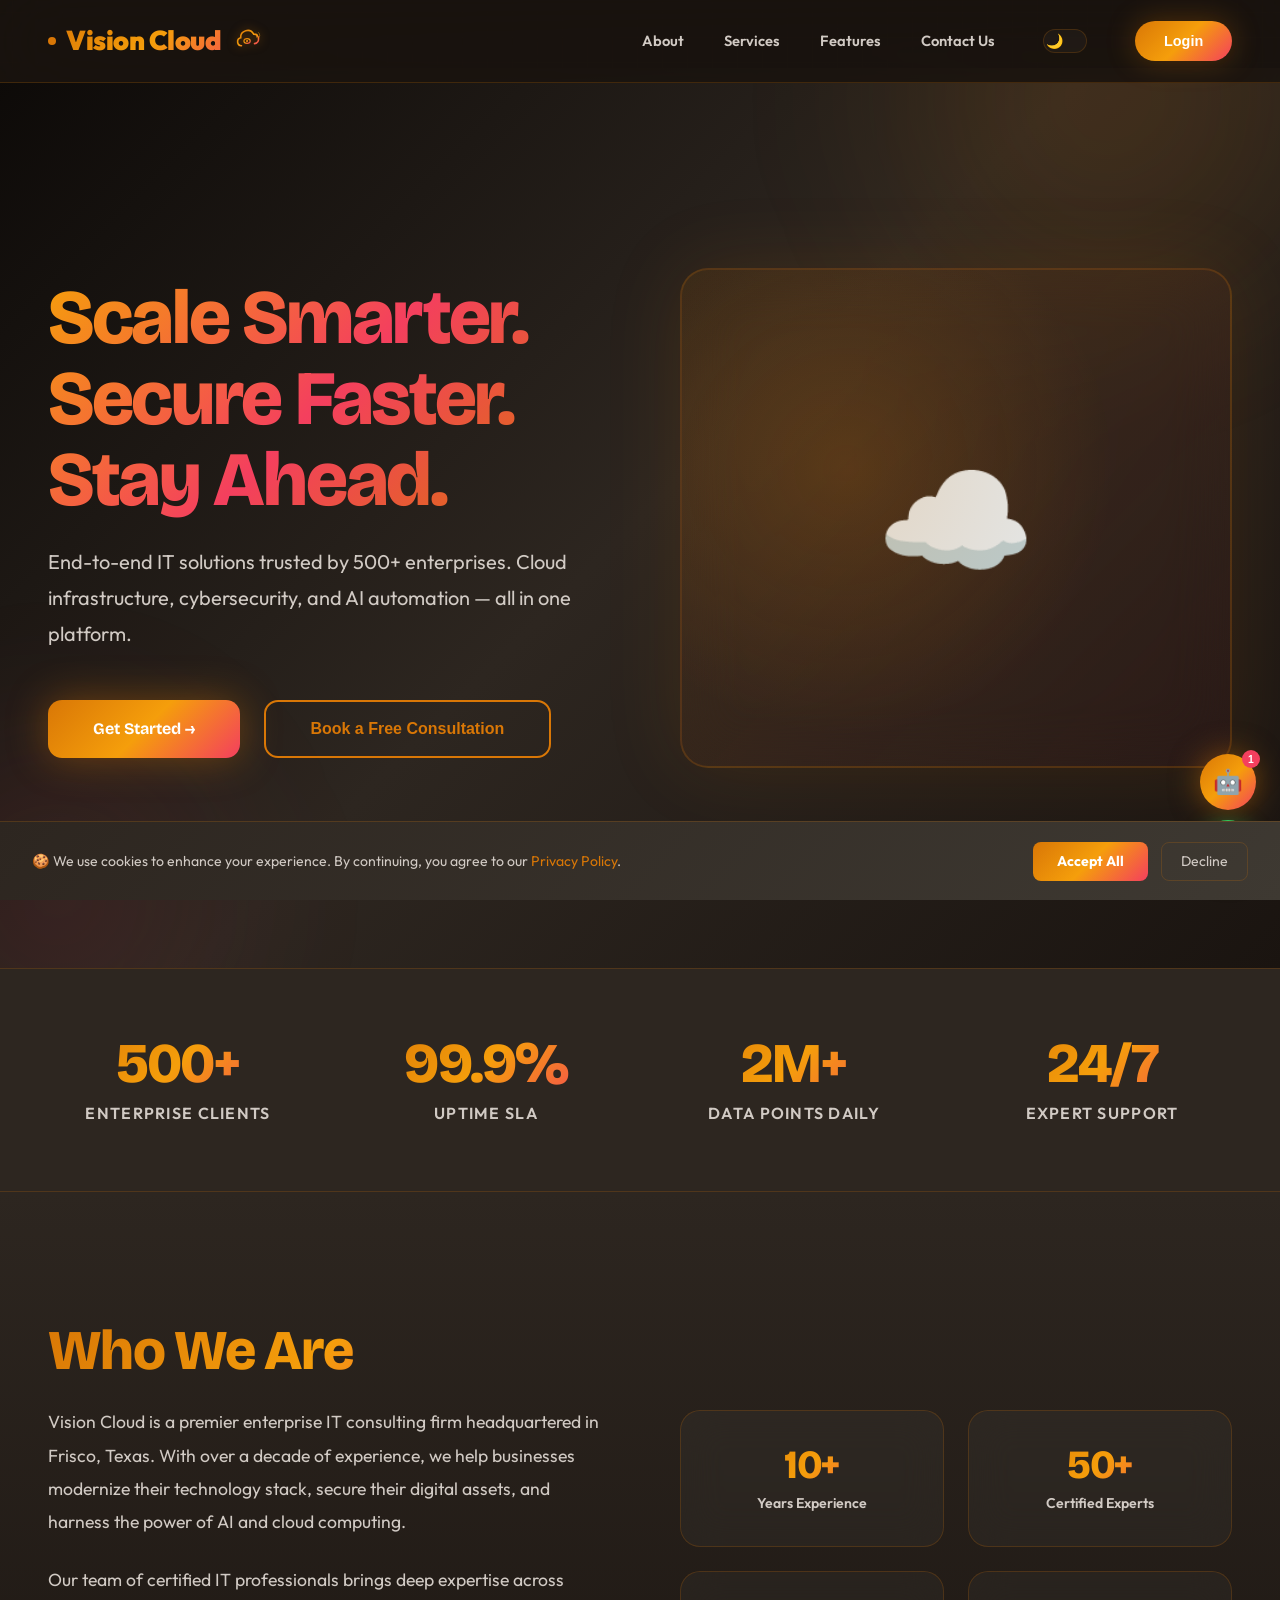
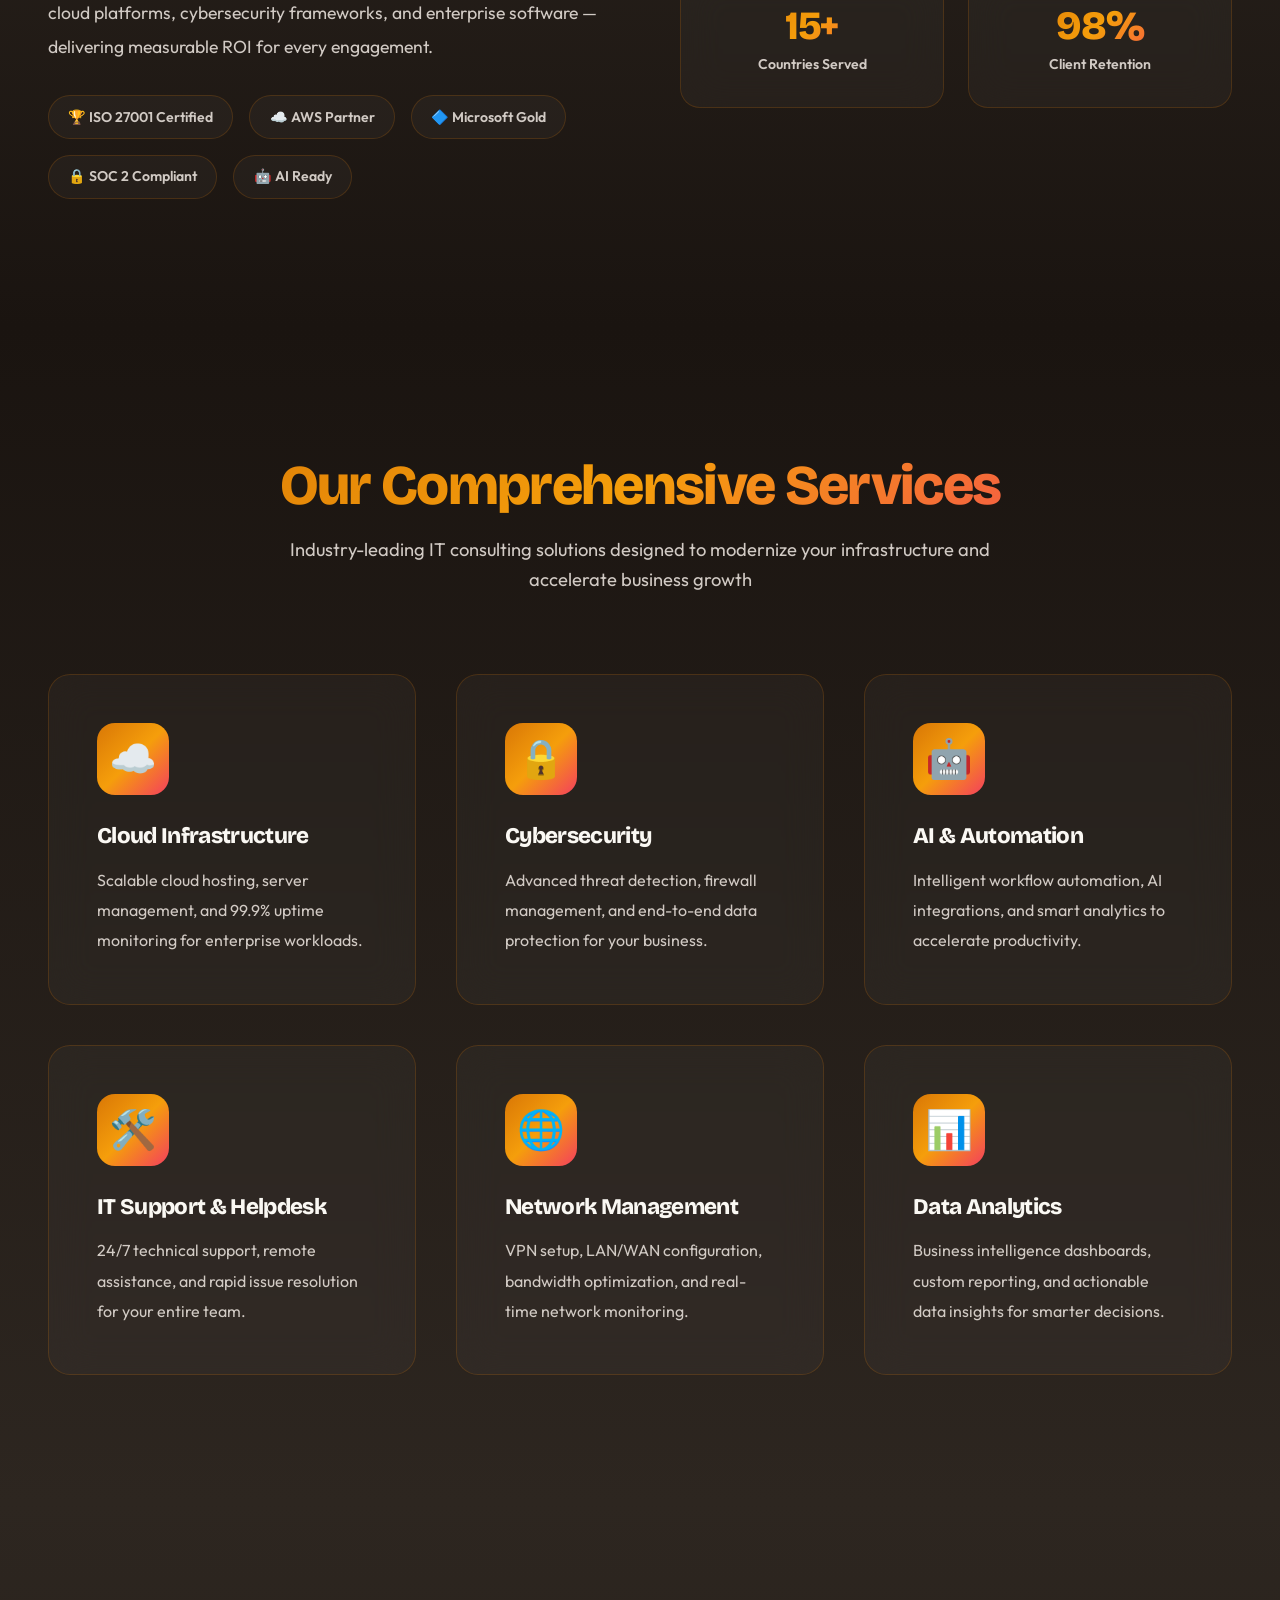
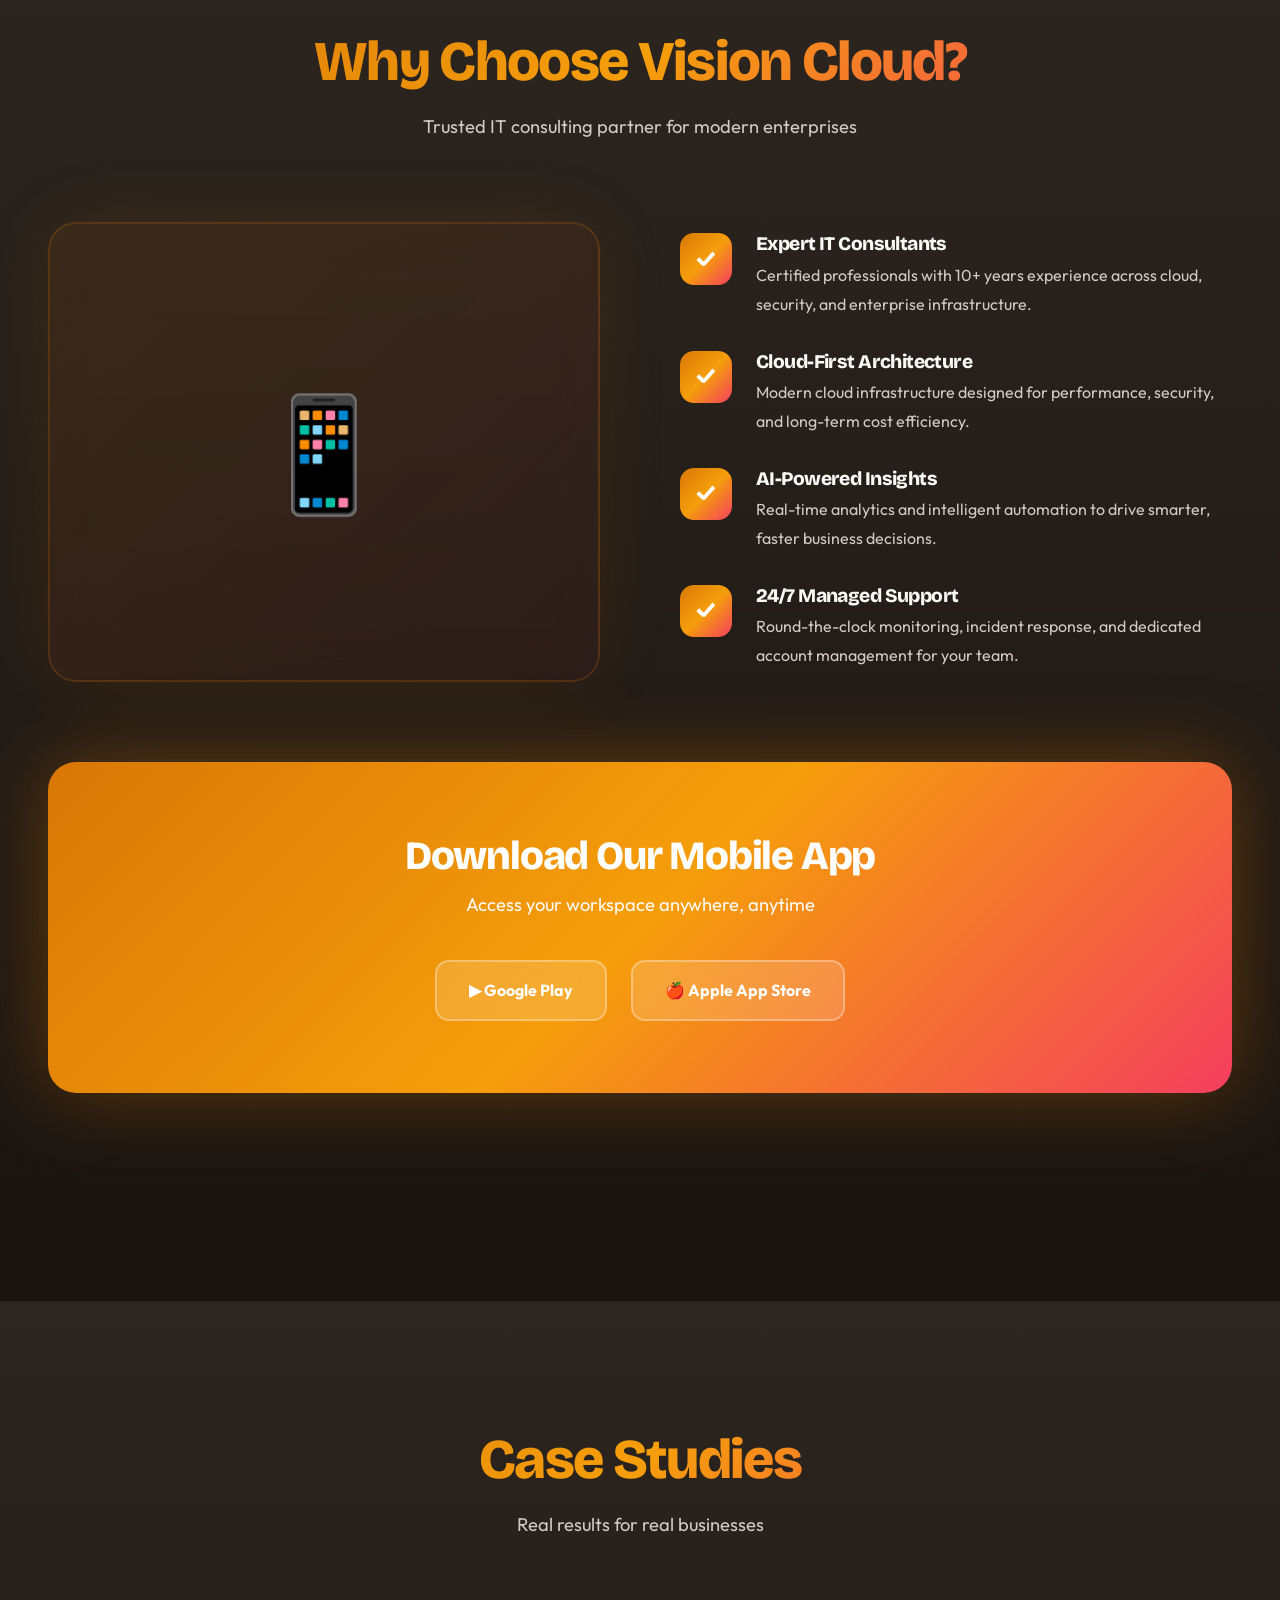
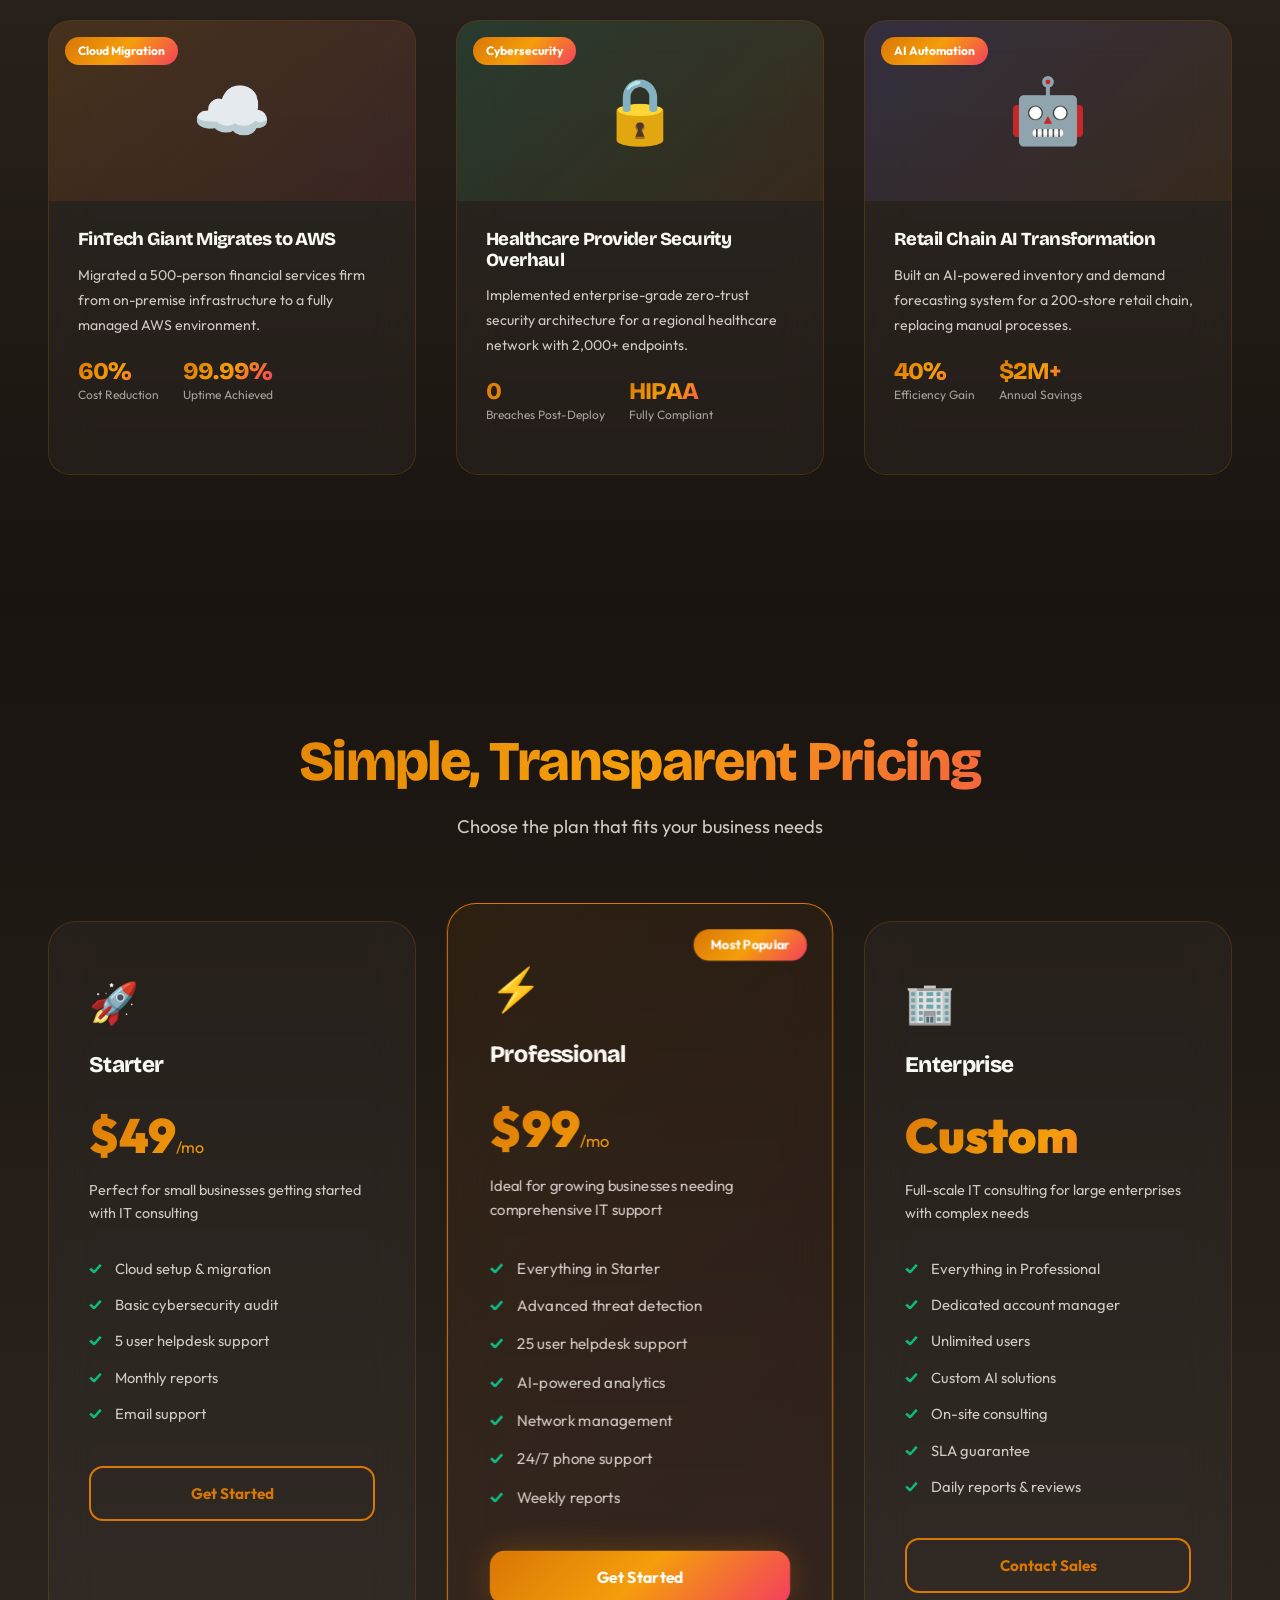
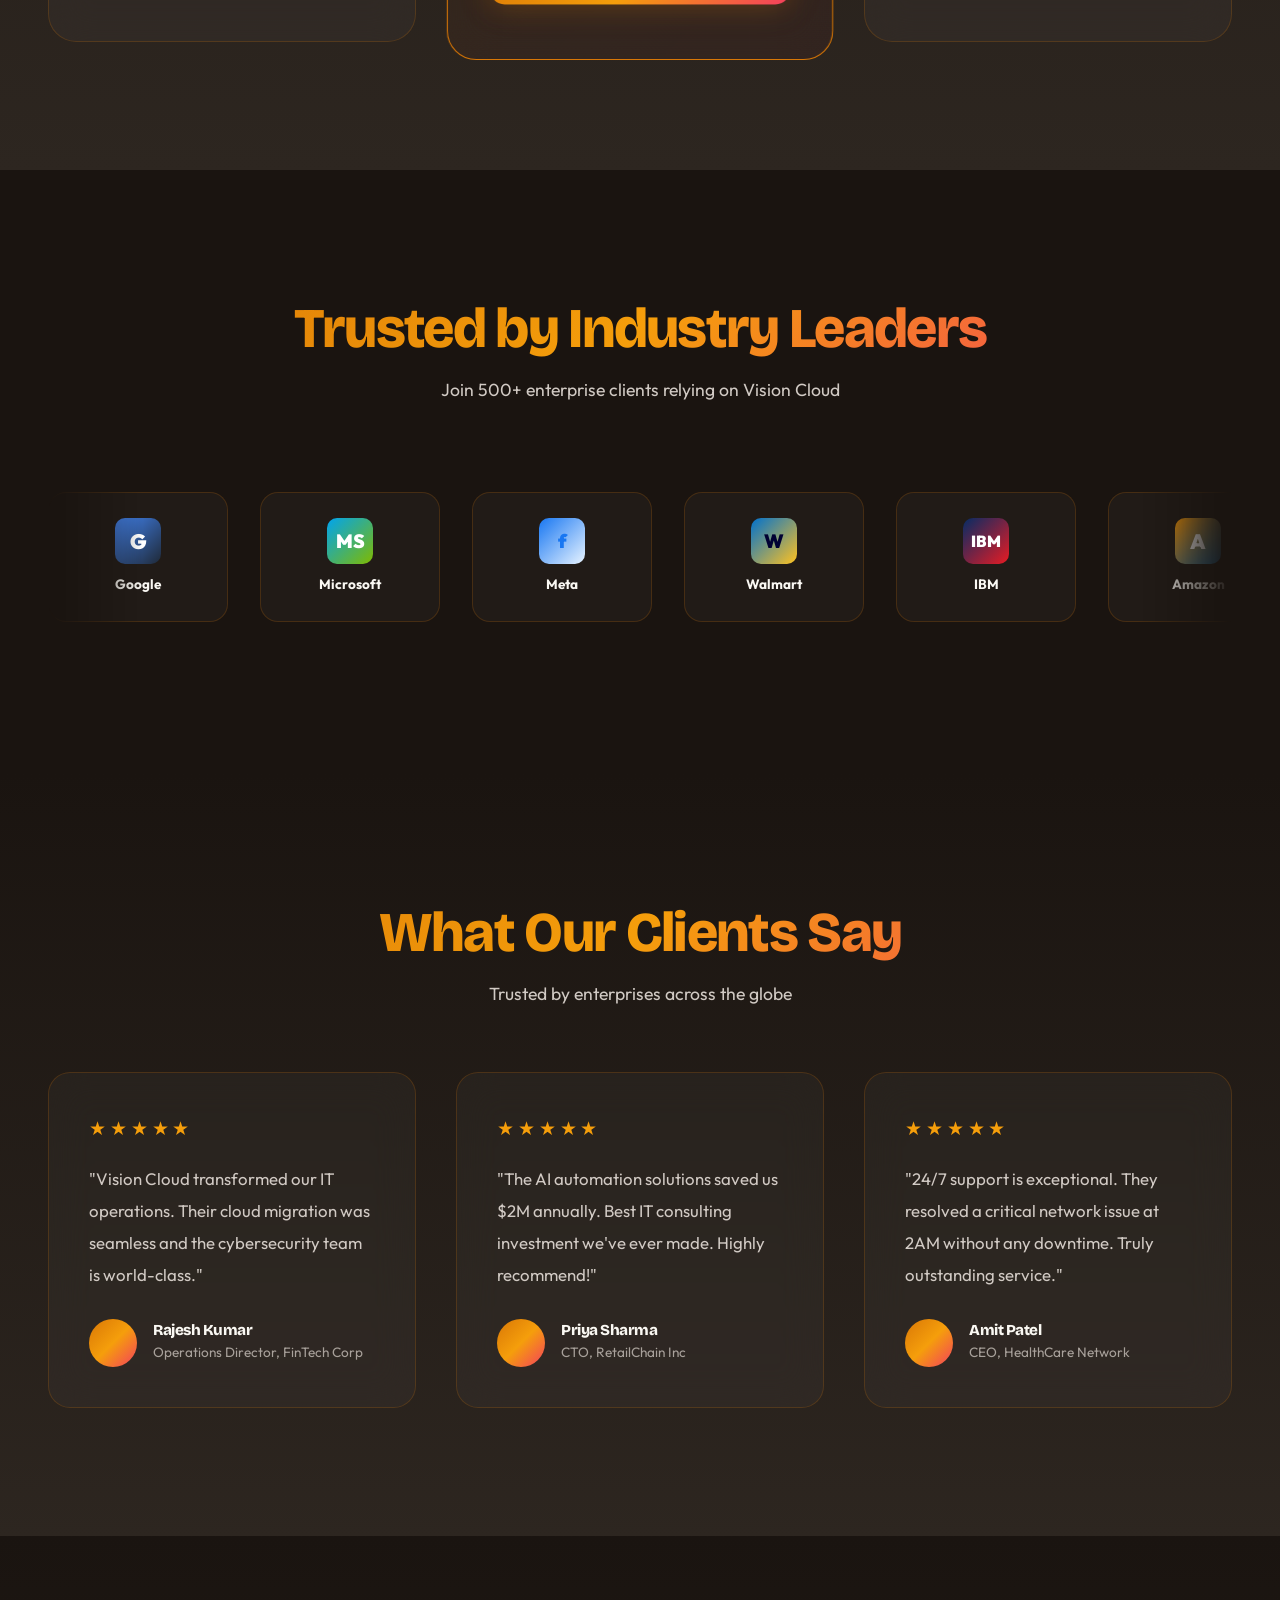
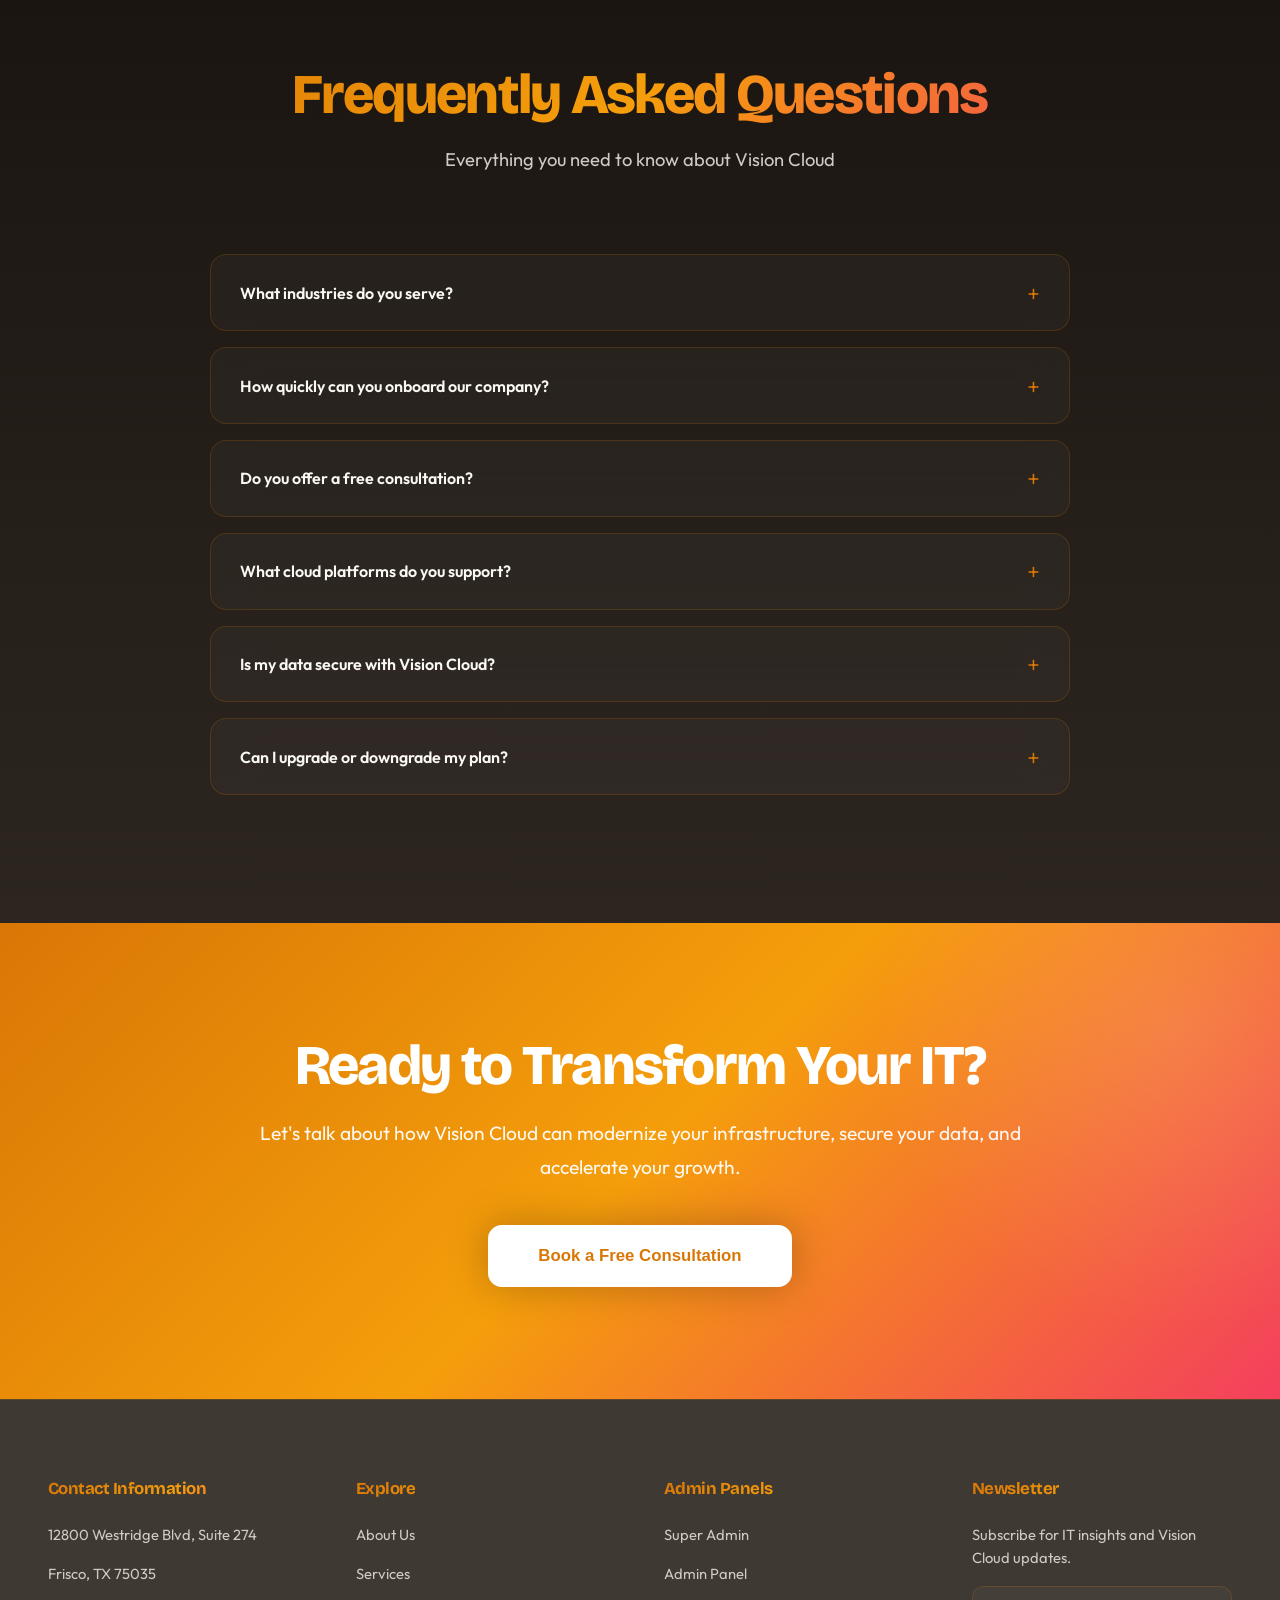
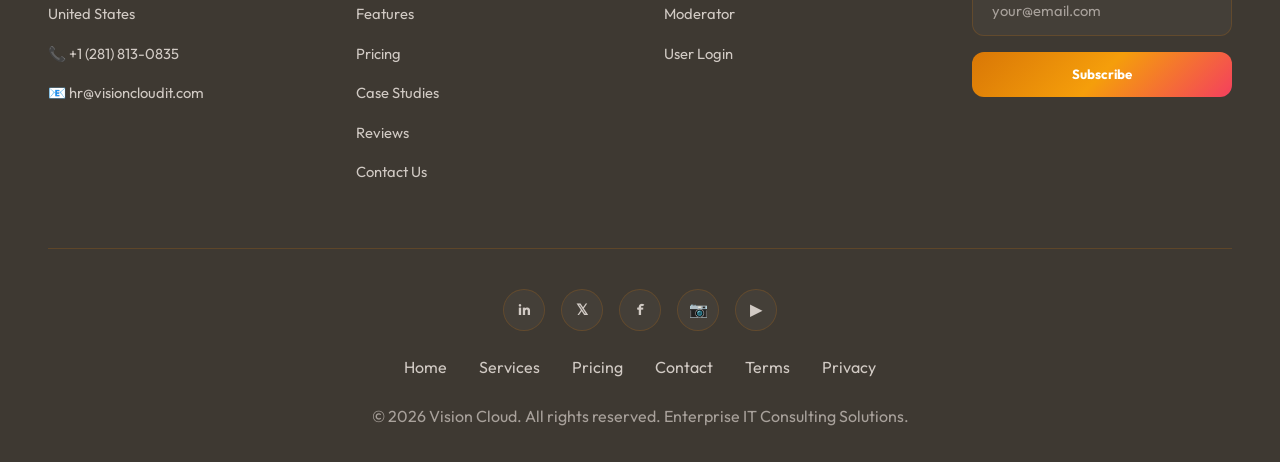
==== index.html @ 1de559b3 "fix: move files to repo root" ====
<!DOCTYPE html>
<html lang="en">
<head>
    <meta charset="UTF-8">
    <meta name="viewport" content="width=device-width, initial-scale=1.0">
    <meta name="description" content="Vision Cloud - Enterprise IT Consulting. Cloud Infrastructure, Cybersecurity, AI & Automation solutions for modern businesses.">
    <meta property="og:title" content="Vision Cloud - Enterprise IT Consulting">
    <meta property="og:description" content="Scale Smarter. Secure Faster. Stay Ahead. 500+ enterprises trust Vision Cloud.">
    <meta property="og:type" content="website">
    <meta name="theme-color" content="#1a1410">
    <title>Vision Cloud - Enterprise IT Consulting Platform</title>
    <!-- Google Analytics -->
    <script async src="https://www.googletagmanager.com/gtag/js?id=G-XXXXXXXXXX"></script>
    <script>
        window.dataLayer = window.dataLayer || [];
        function gtag(){dataLayer.push(arguments);}
        gtag('js', new Date());
        gtag('config', 'G-XXXXXXXXXX');
    </script>
    <link href="https://fonts.googleapis.com/css2?family=Outfit:wght@300;400;500;600;700;800;900&family=Bricolage+Grotesque:wght@400;500;600;700;800&display=swap" rel="stylesheet">
    <link rel="icon" type="image/svg+xml" href="favicon.svg">
    <link rel="stylesheet" href="styles.css">
</head>
<body>

    <!-- PAGE LOADER -->
    <div id="page-loader">
        <div class="loader-logo">☁️ Vision Cloud</div>
        <div class="loader-bar"><div class="loader-bar-inner"></div></div>
        <div class="loader-text">LOADING ENTERPRISE PLATFORM...</div>
    </div>

    <!-- HEADER -->
    <header id="header">
        <div class="header-wrapper">
            <a href="#" class="logo">
                Vision Cloud
                <svg class="logo-icon" xmlns="http://www.w3.org/2000/svg" viewBox="0 0 64 64" width="34" height="34" style="filter:drop-shadow(0 0 5px rgba(217,119,6,0.5))">
                    <defs><linearGradient id="cg" x1="0%" y1="0%" x2="100%" y2="100%"><stop offset="0%" style="stop-color:#d97706"/><stop offset="50%" style="stop-color:#f59e0b"/><stop offset="100%" style="stop-color:#f43f5e"/></linearGradient></defs>
                    <path d="M48 37a9 9 0 0 0-1.5-17.9A13 13 0 0 0 22 26a7.5 7.5 0 0 0 1.5 14.8" fill="none" stroke="url(#cg)" stroke-width="3" stroke-linecap="round"/>
                    <path d="M23 42h20" stroke="url(#cg)" stroke-width="3" stroke-linecap="round"/>
                    <ellipse cx="34" cy="32" rx="6" ry="4.5" fill="none" stroke="url(#cg)" stroke-width="2.2"/>
                    <circle cx="34" cy="32" r="2" fill="url(#cg)"/>
                    <path d="M52 19 a3.5 3.5 0 0 1 0 5.5" stroke="#f59e0b" stroke-width="2" fill="none" stroke-linecap="round" opacity="0.85"/>
                    <path d="M55.5 16 a7 7 0 0 1 0 11" stroke="#f59e0b" stroke-width="1.8" fill="none" stroke-linecap="round" opacity="0.5"/>
                </svg>
            </a>
            <nav id="desktopNav">
                <ul>
                    <li><a href="#about">About</a></li>
                    <li><a href="#services">Services</a></li>
                    <li><a href="#features">Features</a></li>
                    <li><a href="#contact-section">Contact Us</a></li>
                </ul>
                <button class="theme-toggle" onclick="toggleTheme()" title="Toggle theme"></button>
                <button class="btn-nav" onclick="openLoginModal()">Login</button>
            </nav>
            <button class="hamburger" id="hamburger" onclick="toggleMobileNav()" aria-label="Menu">
                <span></span><span></span><span></span>
            </button>
        </div>
        <div class="mobile-nav" id="mobileNav">
            <a href="#about" onclick="closeMobileNav()">About</a>
            <a href="#services" onclick="closeMobileNav()">Services</a>
            <a href="#features" onclick="closeMobileNav()">Features</a>
            <a href="#pricing" onclick="closeMobileNav()">Pricing</a>
            <a href="#clients" onclick="closeMobileNav()">Clients</a>
            <a href="#testimonials" onclick="closeMobileNav()">Reviews</a>
            <a href="#faq" onclick="closeMobileNav()">FAQ</a>
            <a href="#contact-section" onclick="closeMobileNav()">Contact Us</a>
            <button onclick="closeMobileNav(); openLoginModal()">Login</button>
        </div>
    </header>

    <!-- HERO -->
    <section class="hero">
        <div class="hero-content">
            <div class="hero-text">
                <h1>Scale Smarter. Secure Faster. Stay Ahead.</h1>
                <p>End-to-end IT solutions trusted by 500+ enterprises. Cloud infrastructure, cybersecurity, and AI automation — all in one platform.</p>
                <div class="hero-buttons">
                    <button class="btn-primary" onclick="document.getElementById('contact-section').scrollIntoView({behavior:'smooth'})">Get Started →</button>
                    <button class="btn-secondary" onclick="openContactModal()">Book a Free Consultation</button>
                </div>
            </div>
            <div><div class="hero-visual">☁️</div></div>
        </div>
    </section>

    <!-- STATS -->
    <section class="stats">
        <div class="stats-grid">
            <div class="stat-item scroll-reveal"><h3>500+</h3><p>Enterprise Clients</p></div>
            <div class="stat-item scroll-reveal"><h3>99.9%</h3><p>Uptime SLA</p></div>
            <div class="stat-item scroll-reveal"><h3>2M+</h3><p>Data Points Daily</p></div>
            <div class="stat-item scroll-reveal"><h3>24/7</h3><p>Expert Support</p></div>
        </div>
    </section>

    <!-- ABOUT -->
    <section class="about" id="about">
        <div class="about-grid">
            <div class="about-text scroll-reveal">
                <h2>Who We Are</h2>
                <p>Vision Cloud is a premier enterprise IT consulting firm headquartered in Frisco, Texas. With over a decade of experience, we help businesses modernize their technology stack, secure their digital assets, and harness the power of AI and cloud computing.</p>
                <p>Our team of certified IT professionals brings deep expertise across cloud platforms, cybersecurity frameworks, and enterprise software — delivering measurable ROI for every engagement.</p>
                <div class="about-badges">
                    <div class="about-badge">🏆 ISO 27001 Certified</div>
                    <div class="about-badge">☁️ AWS Partner</div>
                    <div class="about-badge">🔷 Microsoft Gold</div>
                    <div class="about-badge">🔒 SOC 2 Compliant</div>
                    <div class="about-badge">🤖 AI Ready</div>
                </div>
            </div>
            <div class="about-visual">
                <div class="about-stat-card scroll-reveal"><h3>10+</h3><p>Years Experience</p></div>
                <div class="about-stat-card scroll-reveal"><h3>50+</h3><p>Certified Experts</p></div>
                <div class="about-stat-card scroll-reveal"><h3>15+</h3><p>Countries Served</p></div>
                <div class="about-stat-card scroll-reveal"><h3>98%</h3><p>Client Retention</p></div>
            </div>
        </div>
    </section>

    <!-- SERVICES -->
    <section class="services" id="services">
        <div class="section-header">
            <h2>Our Comprehensive Services</h2>
            <p>Industry-leading IT consulting solutions designed to modernize your infrastructure and accelerate business growth</p>
        </div>
        <div class="services-grid">
            <div class="service-card scroll-reveal"><div class="service-icon">☁️</div><h3>Cloud Infrastructure</h3><p>Scalable cloud hosting, server management, and 99.9% uptime monitoring for enterprise workloads.</p></div>
            <div class="service-card scroll-reveal"><div class="service-icon">🔒</div><h3>Cybersecurity</h3><p>Advanced threat detection, firewall management, and end-to-end data protection for your business.</p></div>
            <div class="service-card scroll-reveal"><div class="service-icon">🤖</div><h3>AI & Automation</h3><p>Intelligent workflow automation, AI integrations, and smart analytics to accelerate productivity.</p></div>
            <div class="service-card scroll-reveal"><div class="service-icon">🛠️</div><h3>IT Support & Helpdesk</h3><p>24/7 technical support, remote assistance, and rapid issue resolution for your entire team.</p></div>
            <div class="service-card scroll-reveal"><div class="service-icon">🌐</div><h3>Network Management</h3><p>VPN setup, LAN/WAN configuration, bandwidth optimization, and real-time network monitoring.</p></div>
            <div class="service-card scroll-reveal"><div class="service-icon">📊</div><h3>Data Analytics</h3><p>Business intelligence dashboards, custom reporting, and actionable data insights for smarter decisions.</p></div>
        </div>
    </section>

    <!-- FEATURES -->
    <section class="features" id="features">
        <div class="features-content">
            <div class="section-header"><h2>Why Choose Vision Cloud?</h2><p>Trusted IT consulting partner for modern enterprises</p></div>
            <div class="features-grid">
                <div><div class="feature-visual">📱</div></div>
                <div class="features-text">
                    <div class="features-list">
                        <div class="feature-item scroll-reveal"><div class="feature-check">✓</div><div><h3>Expert IT Consultants</h3><p>Certified professionals with 10+ years experience across cloud, security, and enterprise infrastructure.</p></div></div>
                        <div class="feature-item scroll-reveal"><div class="feature-check">✓</div><div><h3>Cloud-First Architecture</h3><p>Modern cloud infrastructure designed for performance, security, and long-term cost efficiency.</p></div></div>
                        <div class="feature-item scroll-reveal"><div class="feature-check">✓</div><div><h3>AI-Powered Insights</h3><p>Real-time analytics and intelligent automation to drive smarter, faster business decisions.</p></div></div>
                        <div class="feature-item scroll-reveal"><div class="feature-check">✓</div><div><h3>24/7 Managed Support</h3><p>Round-the-clock monitoring, incident response, and dedicated account management for your team.</p></div></div>
                    </div>
                </div>
            </div>
            <div class="app-download scroll-reveal">
                <h2>Download Our Mobile App</h2>
                <p>Access your workspace anywhere, anytime</p>
                <div class="app-buttons">
                    <a href="#" class="app-btn">▶ Google Play</a>
                    <a href="#" class="app-btn">🍎 Apple App Store</a>
                </div>
            </div>
        </div>
    </section>

    <!-- CASE STUDIES -->
    <section class="case-studies" id="portfolio">
        <div class="section-header"><h2>Case Studies</h2><p>Real results for real businesses</p></div>
        <div class="case-grid">
            <div class="case-card scroll-reveal">
                <div class="case-image" style="background:linear-gradient(135deg,rgba(217,119,6,0.15),rgba(244,63,94,0.08))">
                    <span class="case-tag">Cloud Migration</span>☁️
                </div>
                <div class="case-body">
                    <h3>FinTech Giant Migrates to AWS</h3>
                    <p>Migrated a 500-person financial services firm from on-premise infrastructure to a fully managed AWS environment.</p>
                    <div class="case-metrics">
                        <div class="case-metric"><h4>60%</h4><p>Cost Reduction</p></div>
                        <div class="case-metric"><h4>99.99%</h4><p>Uptime Achieved</p></div>
                    </div>
                </div>
            </div>
            <div class="case-card scroll-reveal">
                <div class="case-image" style="background:linear-gradient(135deg,rgba(16,185,129,0.15),rgba(217,119,6,0.08))">
                    <span class="case-tag">Cybersecurity</span>🔒
                </div>
                <div class="case-body">
                    <h3>Healthcare Provider Security Overhaul</h3>
                    <p>Implemented enterprise-grade zero-trust security architecture for a regional healthcare network with 2,000+ endpoints.</p>
                    <div class="case-metrics">
                        <div class="case-metric"><h4>0</h4><p>Breaches Post-Deploy</p></div>
                        <div class="case-metric"><h4>HIPAA</h4><p>Fully Compliant</p></div>
                    </div>
                </div>
            </div>
            <div class="case-card scroll-reveal">
                <div class="case-image" style="background:linear-gradient(135deg,rgba(99,102,241,0.15),rgba(217,119,6,0.08))">
                    <span class="case-tag">AI Automation</span>🤖
                </div>
                <div class="case-body">
                    <h3>Retail Chain AI Transformation</h3>
                    <p>Built an AI-powered inventory and demand forecasting system for a 200-store retail chain, replacing manual processes.</p>
                    <div class="case-metrics">
                        <div class="case-metric"><h4>40%</h4><p>Efficiency Gain</p></div>
                        <div class="case-metric"><h4>$2M+</h4><p>Annual Savings</p></div>
                    </div>
                </div>
            </div>
        </div>
    </section>

    <!-- PRICING -->
    <section class="pricing" id="pricing">
        <div class="section-header"><h2>Simple, Transparent Pricing</h2><p>Choose the plan that fits your business needs</p></div>
        <div class="pricing-grid">
            <div class="pricing-card scroll-reveal">
                <div class="pricing-icon">🚀</div>
                <h3>Starter</h3>
                <div class="price">$49<span>/mo</span></div>
                <p class="pricing-desc">Perfect for small businesses getting started with IT consulting</p>
                <ul class="pricing-features">
                    <li>Cloud setup & migration</li>
                    <li>Basic cybersecurity audit</li>
                    <li>5 user helpdesk support</li>
                    <li>Monthly reports</li>
                    <li>Email support</li>
                </ul>
                <button class="pricing-btn" onclick="openContactModal()">Get Started</button>
            </div>
            <div class="pricing-card popular scroll-reveal">
                <div class="popular-badge">Most Popular</div>
                <div class="pricing-icon">⚡</div>
                <h3>Professional</h3>
                <div class="price">$99<span>/mo</span></div>
                <p class="pricing-desc">Ideal for growing businesses needing comprehensive IT support</p>
                <ul class="pricing-features">
                    <li>Everything in Starter</li>
                    <li>Advanced threat detection</li>
                    <li>25 user helpdesk support</li>
                    <li>AI-powered analytics</li>
                    <li>Network management</li>
                    <li>24/7 phone support</li>
                    <li>Weekly reports</li>
                </ul>
                <button class="pricing-btn filled" onclick="openContactModal()">Get Started</button>
            </div>
            <div class="pricing-card scroll-reveal">
                <div class="pricing-icon">🏢</div>
                <h3>Enterprise</h3>
                <div class="price">Custom</div>
                <p class="pricing-desc">Full-scale IT consulting for large enterprises with complex needs</p>
                <ul class="pricing-features">
                    <li>Everything in Professional</li>
                    <li>Dedicated account manager</li>
                    <li>Unlimited users</li>
                    <li>Custom AI solutions</li>
                    <li>On-site consulting</li>
                    <li>SLA guarantee</li>
                    <li>Daily reports & reviews</li>
                </ul>
                <button class="pricing-btn" onclick="openContactModal()">Contact Sales</button>
            </div>
        </div>
    </section>

    <!-- CLIENTS -->
    <section class="clients" id="clients">
        <div class="clients-container">
            <h2>Trusted by Industry Leaders</h2>
            <p class="clients-subtitle">Join 500+ enterprise clients relying on Vision Cloud</p>
            <div class="carousel-wrapper">
                <div class="carousel-inner">
                    <div class="client-logo-carousel"><div class="client-logo" style="background:linear-gradient(135deg,#4285f4,#1f2937);font-size:1.3rem">G</div><div class="client-name">Google</div></div>
                    <div class="client-logo-carousel"><div class="client-logo" style="background:linear-gradient(135deg,#00a4ef,#7fba00);font-size:1.2rem">MS</div><div class="client-name">Microsoft</div></div>
                    <div class="client-logo-carousel"><div class="client-logo" style="background:linear-gradient(135deg,#1877f2,#e7f3ff);color:#1877f2;font-size:1.2rem">f</div><div class="client-name">Meta</div></div>
                    <div class="client-logo-carousel"><div class="client-logo" style="background:linear-gradient(135deg,#0071ce,#ffc220);color:#003;font-size:1.2rem">W</div><div class="client-name">Walmart</div></div>
                    <div class="client-logo-carousel"><div class="client-logo" style="background:linear-gradient(135deg,#052c65,#e81b23);font-size:1rem">IBM</div><div class="client-name">IBM</div></div>
                    <div class="client-logo-carousel"><div class="client-logo" style="background:linear-gradient(135deg,#ff9900,#146eb4);font-size:1.3rem">A</div><div class="client-name">Amazon</div></div>
                    <div class="client-logo-carousel"><div class="client-logo" style="background:linear-gradient(135deg,#111,#555);font-size:1.3rem">🍎</div><div class="client-name">Apple</div></div>
                    <div class="client-logo-carousel"><div class="client-logo" style="background:linear-gradient(135deg,#e60012,#f00);font-size:1.3rem">N</div><div class="client-name">Netflix</div></div>
                    <div class="client-logo-carousel"><div class="client-logo" style="background:linear-gradient(135deg,#003da5,#06c);font-size:1.2rem">I</div><div class="client-name">Intel</div></div>
                    <div class="client-logo-carousel"><div class="client-logo" style="background:linear-gradient(135deg,#f55,#ffc300);color:#000;font-size:0.85rem">ORA</div><div class="client-name">Oracle</div></div>
                    <div class="client-logo-carousel"><div class="client-logo" style="background:linear-gradient(135deg,#00467f,#a5cc82);font-size:1rem">SF</div><div class="client-name">Salesforce</div></div>
                    <div class="client-logo-carousel"><div class="client-logo" style="background:linear-gradient(135deg,#0066cc,#003366);font-size:0.85rem">JPM</div><div class="client-name">JPMorgan</div></div>
                    <div class="client-logo-carousel"><div class="client-logo" style="background:linear-gradient(135deg,#1f2937,#374151);font-size:1rem">GS</div><div class="client-name">Goldman</div></div>
                    <div class="client-logo-carousel"><div class="client-logo" style="background:linear-gradient(135deg,#003f5c,#00d4ff);font-size:0.85rem">BLK</div><div class="client-name">BlackRock</div></div>
                    <div class="client-logo-carousel"><div class="client-logo" style="background:linear-gradient(135deg,#4285f4,#1f2937);font-size:1.3rem">G</div><div class="client-name">Google</div></div>
                    <div class="client-logo-carousel"><div class="client-logo" style="background:linear-gradient(135deg,#00a4ef,#7fba00);font-size:1.2rem">MS</div><div class="client-name">Microsoft</div></div>
                    <div class="client-logo-carousel"><div class="client-logo" style="background:linear-gradient(135deg,#1877f2,#e7f3ff);color:#1877f2;font-size:1.2rem">f</div><div class="client-name">Meta</div></div>
                    <div class="client-logo-carousel"><div class="client-logo" style="background:linear-gradient(135deg,#0071ce,#ffc220);color:#003;font-size:1.2rem">W</div><div class="client-name">Walmart</div></div>
                    <div class="client-logo-carousel"><div class="client-logo" style="background:linear-gradient(135deg,#052c65,#e81b23);font-size:1rem">IBM</div><div class="client-name">IBM</div></div>
                    <div class="client-logo-carousel"><div class="client-logo" style="background:linear-gradient(135deg,#ff9900,#146eb4);font-size:1.3rem">A</div><div class="client-name">Amazon</div></div>
                    <div class="client-logo-carousel"><div class="client-logo" style="background:linear-gradient(135deg,#111,#555);font-size:1.3rem">🍎</div><div class="client-name">Apple</div></div>
                    <div class="client-logo-carousel"><div class="client-logo" style="background:linear-gradient(135deg,#e60012,#f00);font-size:1.3rem">N</div><div class="client-name">Netflix</div></div>
                    <div class="client-logo-carousel"><div class="client-logo" style="background:linear-gradient(135deg,#003da5,#06c);font-size:1.2rem">I</div><div class="client-name">Intel</div></div>
                    <div class="client-logo-carousel"><div class="client-logo" style="background:linear-gradient(135deg,#f55,#ffc300);color:#000;font-size:0.85rem">ORA</div><div class="client-name">Oracle</div></div>
                    <div class="client-logo-carousel"><div class="client-logo" style="background:linear-gradient(135deg,#00467f,#a5cc82);font-size:1rem">SF</div><div class="client-name">Salesforce</div></div>
                    <div class="client-logo-carousel"><div class="client-logo" style="background:linear-gradient(135deg,#0066cc,#003366);font-size:0.85rem">JPM</div><div class="client-name">JPMorgan</div></div>
                    <div class="client-logo-carousel"><div class="client-logo" style="background:linear-gradient(135deg,#1f2937,#374151);font-size:1rem">GS</div><div class="client-name">Goldman</div></div>
                    <div class="client-logo-carousel"><div class="client-logo" style="background:linear-gradient(135deg,#003f5c,#00d4ff);font-size:0.85rem">BLK</div><div class="client-name">BlackRock</div></div>
                </div>
            </div>
        </div>
    </section>

    <!-- TESTIMONIALS -->
    <section class="testimonials" id="testimonials">
        <div class="testimonials-container">
            <h2>What Our Clients Say</h2>
            <p class="testimonials-subtitle">Trusted by enterprises across the globe</p>
            <div class="testimonials-grid">
                <div class="testimonial-card scroll-reveal">
                    <div class="stars">★★★★★</div>
                    <p class="testimonial-text">"Vision Cloud transformed our IT operations. Their cloud migration was seamless and the cybersecurity team is world-class."</p>
                    <div class="testimonial-author"><div class="author-avatar"></div><div class="author-info"><h4>Rajesh Kumar</h4><p>Operations Director, FinTech Corp</p></div></div>
                </div>
                <div class="testimonial-card scroll-reveal">
                    <div class="stars">★★★★★</div>
                    <p class="testimonial-text">"The AI automation solutions saved us $2M annually. Best IT consulting investment we've ever made. Highly recommend!"</p>
                    <div class="testimonial-author"><div class="author-avatar"></div><div class="author-info"><h4>Priya Sharma</h4><p>CTO, RetailChain Inc</p></div></div>
                </div>
                <div class="testimonial-card scroll-reveal">
                    <div class="stars">★★★★★</div>
                    <p class="testimonial-text">"24/7 support is exceptional. They resolved a critical network issue at 2AM without any downtime. Truly outstanding service."</p>
                    <div class="testimonial-author"><div class="author-avatar"></div><div class="author-info"><h4>Amit Patel</h4><p>CEO, HealthCare Network</p></div></div>
                </div>
            </div>
        </div>
    </section>

    <!-- FAQ -->
    <section class="faq" id="faq">
        <div class="section-header"><h2>Frequently Asked Questions</h2><p>Everything you need to know about Vision Cloud</p></div>
        <div class="faq-container">
            <div class="faq-item scroll-reveal">
                <button class="faq-question" onclick="toggleFaq(this)">
                    <span>What industries do you serve?</span><span class="faq-icon">+</span>
                </button>
                <div class="faq-answer"><p>We serve a wide range of industries including Financial Services, Healthcare, Retail, Manufacturing, Education, and Government. Our team has deep expertise in industry-specific compliance and technology requirements.</p></div>
            </div>
            <div class="faq-item scroll-reveal">
                <button class="faq-question" onclick="toggleFaq(this)">
                    <span>How quickly can you onboard our company?</span><span class="faq-icon">+</span>
                </button>
                <div class="faq-answer"><p>Typical onboarding takes 1–2 weeks depending on your infrastructure complexity. Our team begins with a discovery call, followed by a detailed assessment and a customized roadmap — all within the first week.</p></div>
            </div>
            <div class="faq-item scroll-reveal">
                <button class="faq-question" onclick="toggleFaq(this)">
                    <span>Do you offer a free consultation?</span><span class="faq-icon">+</span>
                </button>
                <div class="faq-answer"><p>Yes! We offer a free 30-minute consultation to understand your IT needs and recommend the best solutions. Simply click "Book a Free Consultation" and our team will reach out within 24 hours.</p></div>
            </div>
            <div class="faq-item scroll-reveal">
                <button class="faq-question" onclick="toggleFaq(this)">
                    <span>What cloud platforms do you support?</span><span class="faq-icon">+</span>
                </button>
                <div class="faq-answer"><p>We are certified partners with AWS, Microsoft Azure, and Google Cloud Platform. We help businesses choose the right platform, migrate workloads, and optimize cloud spend for maximum efficiency.</p></div>
            </div>
            <div class="faq-item scroll-reveal">
                <button class="faq-question" onclick="toggleFaq(this)">
                    <span>Is my data secure with Vision Cloud?</span><span class="faq-icon">+</span>
                </button>
                <div class="faq-answer"><p>Absolutely. We are ISO 27001 certified and SOC 2 compliant. All data is encrypted in transit and at rest. We follow zero-trust security principles and conduct regular penetration testing and audits.</p></div>
            </div>
            <div class="faq-item scroll-reveal">
                <button class="faq-question" onclick="toggleFaq(this)">
                    <span>Can I upgrade or downgrade my plan?</span><span class="faq-icon">+</span>
                </button>
                <div class="faq-answer"><p>Yes, you can change your plan at any time. Upgrades take effect immediately and downgrades apply at the next billing cycle. Contact our team and we'll handle the transition seamlessly.</p></div>
            </div>
        </div>
    </section>

    <!-- CTA -->
    <section class="cta" id="contact-section">
        <div class="cta-content">
            <h2>Ready to Transform Your IT?</h2>
            <p>Let's talk about how Vision Cloud can modernize your infrastructure, secure your data, and accelerate your growth.</p>
            <button class="btn-cta" onclick="openContactModal()">Book a Free Consultation</button>
        </div>
    </section>

    <!-- FOOTER -->
    <footer>
        <div class="footer-content">
            <div class="footer-section">
                <h3>Contact Information</h3>
                <p>12800 Westridge Blvd, Suite 274</p>
                <p>Frisco, TX 75035</p>
                <p>United States</p>
                <a href="tel:+12818130835">📞 +1 (281) 813-0835</a>
                <a href="mailto:hr@visioncloudit.com">📧 hr@visioncloudit.com</a>
            </div>
            <div class="footer-section">
                <h3>Explore</h3>
                <a href="#about">About Us</a>
                <a href="#services">Services</a>
                <a href="#features">Features</a>
                <a href="#pricing">Pricing</a>
                <a href="#portfolio">Case Studies</a>
                <a href="#testimonials">Reviews</a>
                <a href="#contact-section">Contact Us</a>
            </div>
            <div class="footer-section">
                <h3>Admin Panels</h3>
                <a href="#" onclick="showAdminPanel('superAdmin'); return false;">Super Admin</a>
                <a href="#" onclick="showAdminPanel('admin'); return false;">Admin Panel</a>
                <a href="#" onclick="showAdminPanel('moderator'); return false;">Moderator</a>
                <a href="#" onclick="showAdminPanel('user'); return false;">User Login</a>
            </div>
            <div class="footer-section">
                <h3>Newsletter</h3>
                <p>Subscribe for IT insights and Vision Cloud updates.</p>
                <div class="footer-newsletter">
                    <input type="email" id="newsletterEmail" placeholder="your@email.com">
                    <button onclick="handleNewsletter()">Subscribe</button>
                </div>
            </div>
        </div>
        <div class="footer-bottom">
            <div class="social-links">
                <a href="https://linkedin.com/company/visioncloudit" target="_blank" class="social-link" title="LinkedIn">in</a>
                <a href="https://twitter.com/visioncloudit" target="_blank" class="social-link" title="Twitter/X">𝕏</a>
                <a href="https://facebook.com/visioncloudit" target="_blank" class="social-link" title="Facebook">f</a>
                <a href="https://instagram.com/visioncloudit" target="_blank" class="social-link" title="Instagram">📷</a>
                <a href="https://youtube.com/@visioncloudit" target="_blank" class="social-link" title="YouTube">▶</a>
            </div>
            <div class="footer-links">
                <a href="#about">Home</a>
                <a href="#services">Services</a>
                <a href="#pricing">Pricing</a>
                <a href="#contact-section">Contact</a>
                <a href="#">Terms</a>
                <a href="#">Privacy</a>
            </div>
            <p>© 2026 Vision Cloud. All rights reserved. Enterprise IT Consulting Solutions.</p>
        </div>
    </footer>

    <!-- FLOATING BUTTONS -->
    <button id="back-to-top" onclick="scrollToTop()" title="Back to top">↑</button>
    <a id="whatsapp-btn" href="https://wa.me/12818130835" target="_blank" title="Chat on WhatsApp">
        <span class="whatsapp-tooltip">Chat with us!</span>💬
    </a>

    <!-- AI CHATBOT -->
    <button id="chat-toggle" onclick="toggleChat()">
        🤖<span class="chat-badge">1</span>
    </button>
    <div id="chatbot">
        <div class="chat-header">
            <div class="chat-header-avatar">🤖</div>
            <div class="chat-header-info">
                <h4>Vision Cloud AI</h4>
                <p><span class="chat-online"></span>Online — replies instantly</p>
            </div>
            <button class="chat-close-btn" onclick="closeChat()">✕</button>
        </div>
        <div class="chat-messages" id="chat-messages">
            <div class="chat-msg bot">👋 Hi! I'm the Vision Cloud AI Assistant. How can I help you today?</div>
            <div class="chat-msg bot">I can answer questions about our services, pricing, and more!</div>
        </div>
        <div class="chat-quick-replies" id="chat-quick-replies">
            <button class="quick-reply" onclick="sendMessage('Tell me about your services')">Our Services</button>
            <button class="quick-reply" onclick="sendMessage('What are your pricing plans?')">Pricing</button>
            <button class="quick-reply" onclick="sendMessage('How can I contact you?')">Contact</button>
            <button class="quick-reply" onclick="sendMessage('I want a demo')">Book Demo</button>
        </div>
        <div class="chat-input-area">
            <input class="chat-input" id="chat-input" type="text" placeholder="Type your message..." onkeydown="handleChatKey(event)">
            <button class="chat-send" onclick="sendMessage()">➤</button>
        </div>
    </div>

    <!-- COOKIE BANNER -->
    <div id="cookie-banner">
        <p class="cookie-text">🍪 We use cookies to enhance your experience. By continuing, you agree to our <a href="#">Privacy Policy</a>.</p>
        <div class="cookie-btns">
            <button class="cookie-accept" onclick="acceptCookie()">Accept All</button>
            <button class="cookie-decline" onclick="declineCookie()">Decline</button>
        </div>
    </div>

    <!-- LOGIN MODAL -->
    <div id="loginModal" class="modal">
        <div class="modal-content">
            <span class="close" onclick="closeLoginModal()">&times;</span>
            <h2>Welcome Back</h2>
            <p style="color:var(--text-secondary);margin-bottom:1.5rem">Sign in to your Vision Cloud account</p>
            <form id="loginForm" onsubmit="handleLogin(event)">
                <div class="form-group"><label>Email Address</label><input type="email" id="login-email" placeholder="your@email.com" required></div>
                <div class="form-group"><label>Password</label><input type="password" id="login-password" placeholder="Enter password" required></div>
                <button type="submit" class="form-button">Sign In</button>
            </form>
            <div class="toggle-link"><a onclick="openForgotPasswordModal()">Forgot password?</a></div>
            <div style="text-align:center;margin-top:1.8rem;padding-top:1.5rem;border-top:1px solid var(--glass-border)">
                <p style="color:var(--text-secondary);margin-bottom:1rem">New to Vision Cloud?</p>
                <button class="btn-secondary" onclick="openSignupModal()">Create Account</button>
            </div>
        </div>
    </div>

    <!-- FORGOT PASSWORD MODAL -->
    <div id="forgotPasswordModal" class="modal">
        <div class="modal-content">
            <span class="close" onclick="closeForgotPasswordModal()">&times;</span>
            <h2>Reset Password</h2>
            <p style="color:var(--text-secondary);margin-bottom:1.5rem">Enter your email to receive a recovery link</p>
            <form id="forgotPasswordForm" onsubmit="handleForgotPassword(event)">
                <div class="form-group"><label>Email Address</label><input type="email" id="reset-email" placeholder="your@email.com" required></div>
                <button type="submit" class="form-button">Send Recovery Email</button>
            </form>
            <div class="toggle-link"><a onclick="backToLogin()">← Back to Login</a></div>
            <div style="background:rgba(16,185,129,0.1);border:1px solid rgba(16,185,129,0.3);padding:1.2rem;border-radius:12px;margin-top:1.5rem">
                <p style="color:#10b981;font-size:0.88rem"><strong>ℹ️ Recovery link expires in 24 hours.</strong> Check your inbox including spam.</p>
            </div>
        </div>
    </div>

    <!-- SIGNUP MODAL -->
    <div id="signupModal" class="modal">
        <div class="modal-content">
            <span class="close" onclick="closeSignupModal()">&times;</span>
            <h2>Create Account</h2>
            <p style="color:var(--text-secondary);margin-bottom:1.5rem">Join Vision Cloud today — it's free</p>
            <form id="signupForm" onsubmit="handleSignup(event)">
                <div style="display:grid;grid-template-columns:1fr 1fr;gap:1rem">
                    <div class="form-group"><label>First Name</label><input type="text" id="signup-firstname" placeholder="John" required></div>
                    <div class="form-group"><label>Last Name</label><input type="text" id="signup-lastname" placeholder="Doe" required></div>
                </div>
                <div class="form-group"><label>Email Address</label><input type="email" id="signup-email" placeholder="your@email.com" required></div>
                <div class="form-group"><label>Phone Number</label><input type="tel" id="signup-phone" placeholder="+1 (555) 000-0000"></div>
                <div class="form-group"><label>Company / Organization</label><input type="text" id="signup-company" placeholder="Your Company Name"></div>
                <div class="form-group"><label>Password</label><input type="password" id="signup-password" placeholder="Min. 8 characters" required minlength="8"></div>
                <div class="form-group"><label>Confirm Password</label><input type="password" id="signup-confirm" placeholder="Re-enter password" required minlength="8"></div>
                <div style="display:flex;align-items:flex-start;gap:0.8rem;margin-bottom:1.5rem">
                    <input type="checkbox" id="signup-terms" required style="margin-top:3px;accent-color:var(--accent-terracotta);width:16px;height:16px;cursor:pointer;flex-shrink:0">
                    <label for="signup-terms" style="color:var(--text-secondary);font-size:0.88rem;cursor:pointer">I agree to the <a href="#" style="color:var(--accent-gold)">Terms of Service</a> and <a href="#" style="color:var(--accent-gold)">Privacy Policy</a></label>
                </div>
                <button type="submit" class="form-button">Create My Account</button>
            </form>
            <div id="signup-success" style="display:none;background:rgba(16,185,129,0.1);border:1px solid rgba(16,185,129,0.3);padding:1.5rem;border-radius:14px;text-align:center;margin-top:1rem">
                <p style="color:#10b981;font-size:1.05rem;font-weight:700">🎉 Account Created Successfully!</p>
                <p style="color:var(--text-secondary);margin-top:0.5rem;font-size:0.88rem">Welcome to Vision Cloud. Redirecting to login...</p>
            </div>
            <div style="text-align:center;margin-top:1.5rem;padding-top:1.2rem;border-top:1px solid var(--glass-border)">
                <p style="color:var(--text-secondary)">Already have an account? <a onclick="switchToLogin()" style="color:var(--accent-gold);cursor:pointer;font-weight:700">Sign In</a></p>
            </div>
        </div>
    </div>

    <!-- CONTACT MODAL -->
    <div id="contactModal" class="modal">
        <div class="modal-content">
            <span class="close" onclick="closeContactModal()">&times;</span>
            <h2>Get In Touch</h2>
            <p style="color:var(--text-secondary);margin-bottom:1.5rem">We're here to help. Fill in your details below.</p>
            <form id="contactForm" action="https://formspree.io/f/hr@visioncloudit.com" method="POST" onsubmit="handleContact(event)">
                <input type="hidden" name="_subject" value="New Inquiry from Vision Cloud Website">
                <input type="hidden" name="_replyto" id="form-reply-email">
                <div class="form-group"><label>Full Name</label><input type="text" id="contact-name" placeholder="John Doe" required></div>
                <div class="form-group"><label>Email Address</label><input type="email" id="contact-email" placeholder="your@email.com" required></div>
                <div class="form-group"><label>Phone Number</label><input type="tel" id="contact-phone" placeholder="+1 (555) 000-0000"></div>
                <div class="form-group"><label>Subject</label>
                    <select id="contact-subject" required>
                        <option value="">Select a subject</option>
                        <option>Cloud Infrastructure</option>
                        <option>Cybersecurity</option>
                        <option>AI & Automation</option>
                        <option>IT Support</option>
                        <option>Pricing & Plans</option>
                        <option>Partnership</option>
                        <option>Other</option>
                    </select>
                </div>
                <div class="form-group"><label>Message</label><textarea id="contact-message" placeholder="Tell us how we can help..." required></textarea></div>
                <button type="submit" class="form-button">Send Message</button>
            </form>
            <div class="contact-info" style="margin-top:2rem">
                <h3 style="font-size:1.1rem;background:var(--gradient-sunset);-webkit-background-clip:text;-webkit-text-fill-color:transparent;background-clip:text;margin-bottom:1.2rem">📍 Our Address</h3>
                <div class="contact-detail"><div class="contact-detail-icon">🏢</div><div class="contact-detail-text">12800 Westridge Blvd, Suite 274<br>Frisco, TX 75035<br>United States</div></div>
                <div class="contact-detail"><div class="contact-detail-icon">📞</div><div class="contact-detail-text"><a href="tel:+12818130835">+1 (281) 813-0835</a></div></div>
                <div class="contact-detail"><div class="contact-detail-icon">📧</div><div class="contact-detail-text"><a href="mailto:hr@visioncloudit.com">hr@visioncloudit.com</a></div></div>
                <div class="contact-detail"><div class="contact-detail-icon">🕐</div><div class="contact-detail-text"><strong>Mon–Fri:</strong> 9AM–6PM &nbsp;|&nbsp; <strong>Sat:</strong> 10AM–4PM &nbsp;|&nbsp; <strong>Sun:</strong> Closed</div></div>
            </div>
        </div>
    </div>

    <!-- ADMIN PANELS -->
    <div id="superAdminPanelContainer" class="admin-panel-container">
        <div class="admin-header"><div class="admin-logo">🔐 Super Admin</div><button class="admin-back-btn" onclick="hideAdminPanel()">← Back to Main</button></div>
        <div class="admin-content">
            <div class="admin-panel-header"><h1>🔐 Super Admin Panel</h1><p>Enterprise-level system administration</p></div>
            <div class="admin-login-container">
                <h2>System Access</h2><p class="admin-login-description">Enter your super admin credentials</p>
                <form onsubmit="handleSuperAdminLogin(event)">
                    <div class="admin-security-badge">🔒 Enterprise Security Active</div>
                    <div class="admin-form-group"><label>Admin ID</label><input type="text" placeholder="ADM-XXXX-XXXX" required></div>
                    <div class="admin-form-group"><label>Corporate Email</label><input type="email" placeholder="admin@visioncloudit.com" required></div>
                    <div class="admin-form-group"><label>Master Password</label><input type="password" placeholder="Enter master password" required></div>
                    <div class="admin-form-group"><label>Two-Factor Code</label><input type="text" placeholder="000000" maxlength="6" required></div>
                    <div class="admin-checkbox-group"><input type="checkbox" required><label>I agree to security protocols</label></div>
                    <button type="submit" class="admin-form-button">🔓 Unlock System</button>
                </form>
            </div>
        </div>
    </div>
    <div id="adminPanelContainer" class="admin-panel-container">
        <div class="admin-header"><div class="admin-logo">⚙️ Admin Panel</div><button class="admin-back-btn" onclick="hideAdminPanel()">← Back to Main</button></div>
        <div class="admin-content">
            <div class="admin-panel-header"><h1>⚙️ Admin Panel</h1><p>Team management and operations</p></div>
            <div class="admin-login-container">
                <h2>Admin Access</h2><p class="admin-login-description">Sign in to your dashboard</p>
                <form onsubmit="handleAdminLogin(event)">
                    <div class="admin-security-badge">🔒 Secure Connection</div>
                    <div class="admin-form-group"><label>Admin Email</label><input type="email" placeholder="admin@company.com" required></div>
                    <div class="admin-form-group"><label>Password</label><input type="password" placeholder="Enter password" required></div>
                    <div class="admin-form-group"><label>Department</label><select required><option value="">Select department</option><option>Operations</option><option>Finance</option><option>HR</option><option>IT</option><option>Sales</option></select></div>
                    <button type="submit" class="admin-form-button">📊 Access Dashboard</button>
                </form>
            </div>
        </div>
    </div>
    <div id="moderatorPanelContainer" class="admin-panel-container">
        <div class="admin-header"><div class="admin-logo">📋 Moderator Panel</div><button class="admin-back-btn" onclick="hideAdminPanel()">← Back to Main</button></div>
        <div class="admin-content">
            <div class="admin-panel-header"><h1>📋 Moderator Panel</h1><p>Content management and monitoring</p></div>
            <div class="admin-login-container">
                <h2>Moderator Access</h2><p class="admin-login-description">Access moderation dashboard</p>
                <form onsubmit="handleModeratorLogin(event)">
                    <div class="admin-security-badge">✅ Standard Security</div>
                    <div class="admin-form-group"><label>Username</label><input type="text" placeholder="your.username" required></div>
                    <div class="admin-form-group"><label>Password</label><input type="password" placeholder="Enter password" required></div>
                    <div class="admin-form-group"><label>Role</label><select required><option value="">Select role</option><option>Content Moderator</option><option>Community Manager</option><option>Support Team</option><option>Quality Assurance</option></select></div>
                    <button type="submit" class="admin-form-button">🎯 Access Board</button>
                </form>
            </div>
        </div>
    </div>
    <div id="userPanelContainer" class="admin-panel-container">
        <div class="admin-header"><div class="admin-logo">👤 User Portal</div><button class="admin-back-btn" onclick="hideAdminPanel()">← Back to Main</button></div>
        <div class="admin-content">
            <div class="admin-panel-header"><h1>👤 User Portal</h1><p>Access your workspace</p></div>
            <div class="admin-login-container">
                <h2>User Login</h2><p class="admin-login-description">Sign in to your account</p>
                <form onsubmit="handleUserLogin(event)">
                    <div class="admin-security-badge">🔐 Your account is secure</div>
                    <div class="admin-form-group"><label>Email Address</label><input type="email" placeholder="your@email.com" required></div>
                    <div class="admin-form-group"><label>Password</label><input type="password" placeholder="Enter password" required></div>
                    <div class="admin-checkbox-group"><input type="checkbox"><label>Remember me</label></div>
                    <button type="submit" class="admin-form-button">🚀 Enter Workspace</button>
                </form>
                <div class="admin-form-footer">Don't have an account? <a onclick="hideAdminPanel(); openSignupModal()">Create one</a></div>
            </div>
        </div>
    </div>

    <script src="script.js"></script>
</body>
</html>
---- styles.css ----
:root {
            --primary: #1a1410;
            --primary-dark: #0d0a08;
            --secondary: #2d2620;
            --tertiary: #3e3932;
            --accent-terracotta: #d97706;
            --accent-gold: #f59e0b;
            --accent-rose: #f43f5e;
            --accent-emerald: #10b981;
            --gradient-sunset: linear-gradient(135deg, #d97706 0%, #f59e0b 50%, #f43f5e 100%);
            --glass: rgba(255,255,255,0.03);
            --glass-hover: rgba(255,255,255,0.06);
            --glass-border: rgba(217,119,6,0.2);
            --text-primary: #faf8f3;
            --text-secondary: #d1cac4;
            --text-tertiary: #a8a19b;
            --shadow-glow: 0 0 60px rgba(217,119,6,0.2);
        }

        * { margin:0; padding:0; box-sizing:border-box; }

        html { scroll-behavior:smooth; scroll-padding-top:80px; }

        body {
            font-family:'Outfit',-apple-system,BlinkMacSystemFont,sans-serif;
            color:var(--text-primary);
            background:linear-gradient(180deg,var(--primary-dark) 0%,var(--primary) 100%);
            line-height:1.6;
            overflow-x:hidden;
        }

        body::before {
            content:'';
            position:fixed; top:0; left:0; right:0; bottom:0;
            background-image:
                linear-gradient(0deg,transparent 24%,rgba(217,119,6,0.05) 25%,rgba(217,119,6,0.05) 26%,transparent 27%,transparent 74%,rgba(217,119,6,0.05) 75%,rgba(217,119,6,0.05) 76%,transparent 77%),
                linear-gradient(90deg,transparent 24%,rgba(217,119,6,0.05) 25%,rgba(217,119,6,0.05) 26%,transparent 27%,transparent 74%,rgba(217,119,6,0.05) 75%,rgba(217,119,6,0.05) 76%,transparent 77%);
            background-size:50px 50px;
            pointer-events:none; z-index:0;
        }

        h1,h2,h3,h4,h5,h6 { font-family:'Bricolage Grotesque',sans-serif; font-weight:800; line-height:1.1; letter-spacing:-0.03em; }

        /* ===== HEADER ===== */
        header {
            position:fixed; top:0; left:0; right:0; z-index:999;
            background:rgba(26,20,16,0.85);
            backdrop-filter:blur(40px) saturate(180%);
            border-bottom:1px solid var(--glass-border);
            transition:all 0.4s ease;
        }
        header.scrolled { background:rgba(26,20,16,0.97); box-shadow:var(--shadow-glow); }

        .header-wrapper {
            max-width:1400px; margin:0 auto;
            padding:1.2rem 3rem;
            display:flex; justify-content:space-between; align-items:center;
            position:relative; z-index:2;
        }

        .logo {
            font-size:1.7rem; font-weight:900;
            background:var(--gradient-sunset);
            -webkit-background-clip:text; -webkit-text-fill-color:transparent; background-clip:text;
            text-decoration:none; letter-spacing:-0.5px;
            position:relative; transition:all 0.4s ease; cursor:pointer;
            padding-left:18px;
            display:inline-flex; align-items:center; gap:8px;
        }
        .logo::before {
            content:'';
            position:absolute; left:0; top:50%; transform:translateY(-50%);
            width:8px; height:8px;
            background:var(--accent-terracotta); border-radius:50%;
            animation:pulse-dot 2s ease-in-out infinite;
        }
        @keyframes pulse-dot {
            0%,100%{ transform:translateY(-50%) scale(1); opacity:1; }
            50%{ transform:translateY(-50%) scale(1.6); opacity:0.5; }
        }
        .logo:hover { transform:scale(1.04); filter:drop-shadow(0 0 16px rgba(217,119,6,0.4)); }

        .logo-icon { flex-shrink:0; display:block; }

        /* Hamburger */
        .hamburger {
            display:none; flex-direction:column; gap:5px;
            cursor:pointer; padding:4px; background:none; border:none;
        }
        .hamburger span {
            display:block; width:24px; height:2px;
            background:var(--text-secondary); border-radius:2px;
            transition:all 0.3s ease;
        }
        .hamburger.open span:nth-child(1){ transform:rotate(45deg) translate(5px,5px); }
        .hamburger.open span:nth-child(2){ opacity:0; }
        .hamburger.open span:nth-child(3){ transform:rotate(-45deg) translate(5px,-5px); }

        nav { display:flex; align-items:center; gap:3rem; }
        nav ul { display:flex; list-style:none; gap:2.5rem; }
        nav a {
            color:var(--text-secondary); text-decoration:none;
            font-weight:600; font-size:0.92rem;
            position:relative; transition:all 0.3s ease;
        }
        nav a::after {
            content:''; position:absolute; bottom:-5px; left:0;
            width:0; height:2px;
            background:var(--gradient-sunset);
            transition:width 0.3s ease; border-radius:2px;
        }
        nav a:hover { color:var(--accent-terracotta); }
        nav a:hover::after { width:100%; }

        .btn-nav {
            background:var(--gradient-sunset); color:#fff;
            padding:0.75rem 1.8rem; border-radius:50px;
            font-weight:700; border:none; cursor:pointer;
            font-size:0.9rem; transition:all 0.3s ease;
            box-shadow:0 0 30px rgba(217,119,6,0.3);
            white-space:nowrap;
        }
        .btn-nav:hover { transform:translateY(-3px); box-shadow:0 0 50px rgba(217,119,6,0.5); }

        /* Mobile nav drawer */
        .mobile-nav {
            display:none; flex-direction:column; gap:0;
            background:rgba(26,20,16,0.98);
            border-top:1px solid var(--glass-border);
            padding:1rem 0;
        }
        .mobile-nav.open { display:flex; }
        .mobile-nav a, .mobile-nav button {
            padding:0.9rem 2rem; color:var(--text-secondary);
            text-decoration:none; font-weight:600; font-size:1rem;
            border:none; background:none; text-align:left; cursor:pointer;
            transition:all 0.2s ease; border-bottom:1px solid rgba(217,119,6,0.08);
        }
        .mobile-nav a:hover, .mobile-nav button:hover {
            color:var(--accent-terracotta);
            background:rgba(217,119,6,0.05);
        }

        /* ===== HERO ===== */
        .hero {
            margin-top:68px;
            background:linear-gradient(135deg,var(--primary-dark) 0%,var(--secondary) 50%,var(--primary) 100%);
            padding:8rem 3rem; min-height:100vh;
            display:flex; align-items:center;
            position:relative; overflow:hidden; z-index:2;
        }
        .hero::before {
            content:''; position:absolute; top:-30%; right:-10%;
            width:600px; height:600px;
            background:radial-gradient(circle,rgba(217,119,6,0.15) 0%,transparent 70%);
            border-radius:50%; animation:float 12s ease-in-out infinite; filter:blur(60px);
        }
        .hero::after {
            content:''; position:absolute; bottom:-20%; left:-15%;
            width:500px; height:500px;
            background:radial-gradient(circle,rgba(244,63,94,0.1) 0%,transparent 70%);
            border-radius:50%; animation:float 14s ease-in-out infinite reverse; filter:blur(60px);
        }
        @keyframes float { 0%,100%{transform:translateY(0) translateX(0);} 50%{transform:translateY(40px) translateX(20px);} }

        .hero-content {
            max-width:1400px; margin:0 auto; width:100%;
            display:grid; grid-template-columns:1fr 1fr; gap:5rem;
            align-items:center; position:relative; z-index:2;
        }
        .hero-text h1 {
            font-size:4.8rem; line-height:1.05; margin-bottom:1.5rem;
            background:linear-gradient(135deg,#f59e0b 0%,#f43f5e 50%,#d97706 100%);
            -webkit-background-clip:text; -webkit-text-fill-color:transparent; background-clip:text;
            animation:slideInUp 0.9s cubic-bezier(0.34,1.56,0.64,1);
        }
        @keyframes slideInUp { from{transform:translateY(60px);opacity:0;} to{transform:translateY(0);opacity:1;} }

        .hero-text p {
            font-size:1.25rem; color:var(--text-secondary);
            margin-bottom:3rem; line-height:1.8; max-width:560px;
            animation:slideInUp 0.9s cubic-bezier(0.34,1.56,0.64,1) 0.1s both;
        }
        .hero-buttons {
            display:flex; gap:1.5rem; flex-wrap:wrap;
            animation:slideInUp 0.9s cubic-bezier(0.34,1.56,0.64,1) 0.2s both;
        }

        .btn-primary {
            display:inline-flex; align-items:center; justify-content:center;
            padding:1.1rem 2.8rem; font-size:1rem; font-weight:700;
            border-radius:14px; border:none; cursor:pointer;
            background:var(--gradient-sunset); color:#fff;
            box-shadow:0 0 40px rgba(217,119,6,0.4);
            transition:all 0.3s ease; text-decoration:none;
            font-family:'Bricolage Grotesque',sans-serif;
        }
        .btn-primary:hover { transform:translateY(-5px); box-shadow:0 0 70px rgba(217,119,6,0.6); }

        .btn-secondary {
            display:inline-flex; align-items:center; justify-content:center;
            padding:1.1rem 2.8rem; font-size:1rem; font-weight:700;
            border-radius:14px; border:2px solid var(--accent-terracotta);
            cursor:pointer; background:transparent; color:var(--accent-terracotta);
            transition:all 0.3s ease;
        }
        .btn-secondary:hover { background:var(--glass-hover); transform:translateY(-5px); box-shadow:0 0 30px rgba(217,119,6,0.25); }

        .hero-visual {
            width:100%; height:500px;
            background:linear-gradient(135deg,rgba(217,119,6,0.1) 0%,rgba(244,63,94,0.05) 100%);
            border-radius:28px; border:2px solid var(--glass-border);
            display:flex; align-items:center; justify-content:center;
            font-size:8rem; backdrop-filter:blur(30px);
            box-shadow:0 0 80px rgba(217,119,6,0.12);
            animation:slideInRight 0.9s cubic-bezier(0.34,1.56,0.64,1) 0.3s both;
            position:relative; overflow:hidden;
        }
        @keyframes slideInRight { from{transform:translateX(60px);opacity:0;} to{transform:translateX(0);opacity:1;} }
        .hero-visual::before {
            content:''; position:absolute; inset:0;
            background:radial-gradient(circle at 30% 40%,rgba(217,119,6,0.2),transparent 55%);
            animation:pulse 4s ease-in-out infinite;
        }
        @keyframes pulse { 0%,100%{opacity:0.5;} 50%{opacity:1;} }

        /* ===== STATS ===== */
        .stats {
            background:var(--secondary); padding:4rem 3rem;
            border-top:1px solid var(--glass-border);
            border-bottom:1px solid var(--glass-border);
            position:relative; z-index:2;
        }
        .stats-grid {
            max-width:1400px; margin:0 auto;
            display:grid; grid-template-columns:repeat(4,1fr); gap:3rem; text-align:center;
        }
        .stat-item h3 {
            font-size:3.5rem;
            background:var(--gradient-sunset);
            -webkit-background-clip:text; -webkit-text-fill-color:transparent; background-clip:text;
            font-weight:900; margin-bottom:0.4rem;
        }
        .stat-item p { color:var(--text-secondary); font-size:1rem; font-weight:600; text-transform:uppercase; letter-spacing:0.08em; }

        /* ===== SERVICES ===== */
        .services {
            padding:8rem 3rem;
            background:linear-gradient(180deg,var(--primary) 0%,var(--secondary) 100%);
            position:relative; z-index:2;
        }
        .section-header { max-width:1400px; margin:0 auto 5rem; text-align:center; }
        .section-header h2 {
            font-size:3.5rem; margin-bottom:1.2rem;
            background:var(--gradient-sunset);
            -webkit-background-clip:text; -webkit-text-fill-color:transparent; background-clip:text;
        }
        .section-header p { font-size:1.15rem; color:var(--text-secondary); max-width:700px; margin:0 auto; }

        .services-grid {
            max-width:1400px; margin:0 auto;
            display:grid; grid-template-columns:repeat(3,1fr); gap:2.5rem;
        }
        .service-card {
            background:var(--glass); border:1.5px solid var(--glass-border);
            padding:3rem; border-radius:22px; cursor:pointer;
            transition:all 0.4s ease; position:relative; overflow:hidden;
            display:flex; flex-direction:column; backdrop-filter:blur(20px);
        }
        .service-card::before {
            content:''; position:absolute; top:0; left:0; right:0; height:3px;
            background:var(--gradient-sunset); transform:scaleX(0); transform-origin:left;
            transition:transform 0.4s ease;
        }
        .service-card:hover::before { transform:scaleX(1); }
        .service-card:hover { border-color:var(--accent-terracotta); background:var(--glass-hover); transform:translateY(-12px); box-shadow:0 0 60px rgba(217,119,6,0.2); }
        .service-icon {
            width:72px; height:72px; background:var(--gradient-sunset);
            border-radius:18px; display:flex; align-items:center; justify-content:center;
            font-size:2.4rem; margin-bottom:1.8rem; transition:all 0.4s ease;
        }
        .service-card:hover .service-icon { transform:scale(1.15) rotate(-8deg); }
        .service-card h3 { font-size:1.4rem; margin-bottom:1rem; transition:color 0.3s ease; }
        .service-card p { color:var(--text-secondary); line-height:1.9; flex-grow:1; }
        .service-card:hover h3 { color:var(--accent-terracotta); }

        /* ===== FEATURES ===== */
        .features {
            padding:8rem 3rem;
            background:linear-gradient(180deg,var(--secondary) 0%,var(--primary) 100%);
            position:relative; z-index:2;
        }
        .features-content { max-width:1400px; margin:0 auto; }
        .features-grid { display:grid; grid-template-columns:1fr 1fr; gap:5rem; align-items:center; margin-bottom:5rem; }
        .feature-visual {
            width:100%; height:460px;
            background:linear-gradient(135deg,rgba(217,119,6,0.1) 0%,rgba(244,63,94,0.05) 100%);
            border-radius:28px; border:2px solid var(--glass-border);
            display:flex; align-items:center; justify-content:center;
            font-size:7rem; backdrop-filter:blur(20px);
            box-shadow:0 0 70px rgba(217,119,6,0.12);
        }
        .features-text h2 {
            font-size:3.5rem; margin-bottom:2.5rem;
            background:var(--gradient-sunset);
            -webkit-background-clip:text; -webkit-text-fill-color:transparent; background-clip:text;
        }
        .features-list { display:flex; flex-direction:column; gap:2rem; }
        .feature-item { display:flex; gap:1.5rem; align-items:flex-start; }
        .feature-check {
            flex-shrink:0; width:52px; height:52px;
            background:var(--gradient-sunset); border-radius:14px;
            display:flex; align-items:center; justify-content:center;
            color:#fff; font-weight:900; font-size:1.4rem;
        }
        .feature-item h3 { font-size:1.2rem; margin-bottom:0.4rem; }
        .feature-item p { color:var(--text-secondary); line-height:1.8; margin:0; }

        .app-download {
            background:var(--gradient-sunset); color:#fff;
            padding:4.5rem 3rem; border-radius:28px; text-align:center;
            margin:5rem 0; box-shadow:0 0 80px rgba(217,119,6,0.35);
        }
        .app-download h2 { font-size:2.5rem; margin-bottom:0.8rem; }
        .app-download p { font-size:1.15rem; opacity:0.95; margin-bottom:2.5rem; }
        .app-buttons { display:flex; gap:1.5rem; justify-content:center; flex-wrap:wrap; }
        .app-btn {
            display:inline-flex; align-items:center; gap:1rem;
            background:rgba(255,255,255,0.15); color:#fff;
            padding:1rem 2rem; border-radius:14px; text-decoration:none;
            border:2px solid rgba(255,255,255,0.3); transition:all 0.3s ease;
            font-weight:700; backdrop-filter:blur(20px);
        }
        .app-btn:hover { background:rgba(255,255,255,0.25); transform:translateY(-3px); }

        /* ===== CLIENTS ===== */
        .clients {
            padding:8rem 3rem; background:var(--primary);
            overflow:hidden; position:relative; z-index:2;
        }
        .clients-container { max-width:1400px; margin:0 auto; }
        .clients h2 {
            text-align:center; font-size:3.5rem; margin-bottom:1rem;
            background:var(--gradient-sunset);
            -webkit-background-clip:text; -webkit-text-fill-color:transparent; background-clip:text;
        }
        .clients-subtitle { text-align:center; color:var(--text-secondary); font-size:1.1rem; margin-bottom:4rem; }
        .carousel-wrapper {
            overflow:hidden; padding:1.5rem 0;
            mask-image:linear-gradient(90deg,transparent 0%,black 8%,black 92%,transparent 100%);
        }
        .carousel-inner { display:flex; animation:carousel-scroll 35s linear infinite; width:max-content; }
        .carousel-inner:hover { animation-play-state:paused; }
        @keyframes carousel-scroll { 0%{transform:translateX(0);} 100%{transform:translateX(-50%);} }
        .client-logo-carousel {
            background:var(--glass); border:1.5px solid var(--glass-border);
            padding:1.5rem 2rem; border-radius:18px;
            display:flex; align-items:center; justify-content:center; flex-direction:column;
            min-width:180px; height:130px; margin-right:2rem; flex-shrink:0;
            cursor:pointer; backdrop-filter:blur(20px); gap:0.6rem;
            transition:all 0.3s ease;
        }
        .client-logo-carousel:hover { border-color:var(--accent-terracotta); background:var(--glass-hover); transform:translateY(-8px); }
        .client-logo {
            width:46px; height:46px; border-radius:10px;
            display:flex; align-items:center; justify-content:center;
            font-weight:900; color:#fff; font-size:1.1rem; min-width:46px;
        }
        .client-name { font-size:0.85rem; font-weight:700; color:var(--text-primary); white-space:nowrap; }

        /* ===== TESTIMONIALS ===== */
        .testimonials {
            padding:8rem 3rem;
            background:linear-gradient(180deg,var(--primary) 0%,var(--secondary) 100%);
            position:relative; z-index:2;
        }
        .testimonials-container { max-width:1400px; margin:0 auto; }
        .testimonials h2 {
            text-align:center; font-size:3.5rem; margin-bottom:1rem;
            background:var(--gradient-sunset);
            -webkit-background-clip:text; -webkit-text-fill-color:transparent; background-clip:text;
        }
        .testimonials-subtitle { text-align:center; color:var(--text-secondary); font-size:1.1rem; margin-bottom:4rem; }
        .testimonials-grid { display:grid; grid-template-columns:repeat(3,1fr); gap:2.5rem; }
        .testimonial-card {
            background:var(--glass); border:1.5px solid var(--glass-border);
            padding:2.5rem; border-radius:22px; backdrop-filter:blur(20px);
            transition:all 0.4s ease;
        }
        .testimonial-card:hover { border-color:var(--accent-terracotta); background:var(--glass-hover); transform:translateY(-10px); box-shadow:0 0 50px rgba(217,119,6,0.15); }
        .stars { color:var(--accent-gold); margin-bottom:1.2rem; font-size:1.2rem; letter-spacing:0.2em; }
        .testimonial-text { color:var(--text-secondary); font-size:1.05rem; margin-bottom:1.8rem; line-height:1.9; }
        .testimonial-author { display:flex; align-items:center; gap:1rem; }
        .author-avatar { width:48px; height:48px; border-radius:50%; background:var(--gradient-sunset); flex-shrink:0; }
        .author-info h4 { font-size:0.95rem; color:var(--text-primary); margin-bottom:0.2rem; }
        .author-info p { font-size:0.85rem; color:var(--text-tertiary); }

        /* ===== CTA ===== */
        .cta {
            background:var(--gradient-sunset); color:#fff;
            padding:7rem 3rem; text-align:center;
            position:relative; overflow:hidden; z-index:2;
        }
        .cta::before {
            content:''; position:absolute; top:-40%; right:-15%;
            width:600px; height:600px;
            background:radial-gradient(circle,rgba(255,255,255,0.1) 0%,transparent 70%);
            border-radius:50%; animation:float 10s ease-in-out infinite;
        }
        .cta-content { max-width:800px; margin:0 auto; position:relative; z-index:1; }
        .cta h2 { font-size:3.5rem; margin-bottom:1.2rem; font-weight:900; }
        .cta p { font-size:1.2rem; opacity:0.95; margin-bottom:2.5rem; line-height:1.8; }
        .btn-cta {
            display:inline-flex; align-items:center; justify-content:center;
            padding:1.2rem 3rem; font-size:1.05rem; font-weight:700;
            border-radius:14px; border:2px solid #fff;
            background:#fff; color:var(--accent-terracotta); cursor:pointer;
            transition:all 0.3s ease; box-shadow:0 0 40px rgba(0,0,0,0.25);
        }
        .btn-cta:hover { transform:translateY(-5px); background:var(--accent-terracotta); color:#fff; border-color:var(--accent-terracotta); box-shadow:0 0 60px rgba(0,0,0,0.35); }

        /* ===== FOOTER ===== */
        footer {
            background:var(--tertiary); color:var(--text-primary);
            padding:5rem 3rem 2rem;
            border-top:1px solid var(--glass-border);
            position:relative; z-index:2;
        }
        .footer-content {
            max-width:1400px; margin:0 auto;
            display:grid; grid-template-columns:repeat(4,1fr); gap:3rem; margin-bottom:3rem;
        }
        .footer-section h3 {
            font-size:1.05rem; margin-bottom:1.5rem;
            background:var(--gradient-sunset);
            -webkit-background-clip:text; -webkit-text-fill-color:transparent; background-clip:text;
            font-weight:700;
        }
        .footer-section p, .footer-section a {
            color:var(--text-secondary); text-decoration:none;
            display:block; margin-bottom:1rem;
            transition:all 0.3s ease; font-size:0.92rem;
        }
        .footer-section a:hover { color:var(--accent-terracotta); transform:translateX(4px); }
        .footer-newsletter { display:flex; flex-direction:column; gap:1rem; }
        .footer-newsletter input {
            padding:0.9rem 1.2rem; border:1.5px solid var(--glass-border);
            border-radius:12px; background:var(--glass); color:var(--text-primary);
            font-size:0.92rem; font-family:inherit; transition:all 0.3s ease;
        }
        .footer-newsletter input::placeholder { color:var(--text-tertiary); }
        .footer-newsletter input:focus { outline:none; border-color:var(--accent-terracotta); background:var(--glass-hover); }
        .footer-newsletter button {
            padding:0.9rem; background:var(--gradient-sunset); color:#fff;
            border:none; border-radius:12px; font-weight:700; cursor:pointer;
            transition:all 0.3s ease; font-family:inherit;
        }
        .footer-newsletter button:hover { transform:translateY(-2px); box-shadow:0 0 40px rgba(217,119,6,0.4); }
        .footer-bottom {
            max-width:1400px; margin:0 auto;
            border-top:1px solid var(--glass-border); padding-top:2.5rem;
            text-align:center; color:var(--text-tertiary);
        }
        .footer-links { display:flex; justify-content:center; gap:2rem; margin-bottom:1.5rem; flex-wrap:wrap; }
        .footer-links a { color:var(--text-secondary); text-decoration:none; transition:color 0.3s ease; display:inline; margin-bottom:0; }
        .footer-links a:hover { color:var(--accent-terracotta); }

        /* ===== MODALS ===== */
        .modal {
            display:none; position:fixed; z-index:2000;
            left:0; top:0; width:100%; height:100%;
            background:rgba(0,0,0,0.8); backdrop-filter:blur(10px);
            overflow-y:auto; padding:2rem 1rem;
        }
        .modal.show { display:flex; align-items:flex-start; justify-content:center; padding-top:2rem; }
        .modal-content {
            background:linear-gradient(135deg,var(--secondary) 0%,var(--tertiary) 100%);
            border:1.5px solid var(--glass-border);
            padding:2.5rem; border-radius:28px;
            width:100%; max-width:580px;
            max-height:92vh; overflow-y:auto;
            box-shadow:0 0 80px rgba(0,0,0,0.6);
            animation:slideUp 0.4s cubic-bezier(0.34,1.56,0.64,1);
            position:relative; backdrop-filter:blur(40px);
        }
        @keyframes slideUp { from{transform:translateY(60px);opacity:0;} to{transform:translateY(0);opacity:1;} }
        .close {
            color:var(--text-tertiary); float:right;
            font-size:2rem; font-weight:bold; cursor:pointer;
            transition:all 0.3s ease; line-height:1;
        }
        .close:hover { color:var(--accent-rose); transform:rotate(90deg); }
        .modal h2 {
            background:var(--gradient-sunset);
            -webkit-background-clip:text; -webkit-text-fill-color:transparent; background-clip:text;
            margin-bottom:1.2rem; margin-top:0; font-size:2rem;
        }
        .form-group { margin-bottom:1.5rem; }
        .form-group label { display:block; margin-bottom:0.6rem; color:var(--text-primary); font-weight:600; font-size:0.92rem; }
        .form-group input, .form-group textarea, .form-group select {
            width:100%; padding:1rem; border:1.5px solid var(--glass-border);
            border-radius:12px; font-size:0.95rem; font-family:inherit;
            background:var(--glass); color:var(--text-primary);
            transition:all 0.3s ease;
        }
        .form-group input:focus, .form-group textarea:focus, .form-group select:focus {
            outline:none; border-color:var(--accent-terracotta);
            background:var(--glass-hover); box-shadow:0 0 0 3px rgba(217,119,6,0.1);
        }
        .form-group input::placeholder, .form-group textarea::placeholder { color:var(--text-tertiary); }
        .form-group textarea { resize:vertical; min-height:120px; }
        .form-group select option { background:var(--secondary); color:var(--text-primary); }
        .form-button {
            width:100%; padding:1.1rem; background:var(--gradient-sunset);
            color:#fff; border:none; border-radius:12px; font-size:1rem;
            font-weight:700; cursor:pointer; transition:all 0.3s ease;
            box-shadow:0 0 40px rgba(217,119,6,0.25); font-family:inherit;
        }
        .form-button:hover { transform:translateY(-2px); box-shadow:0 0 60px rgba(217,119,6,0.45); }
        .toggle-link { text-align:center; margin-top:1.5rem; font-size:0.92rem; color:var(--text-secondary); }
        .toggle-link a { color:var(--accent-terracotta); text-decoration:none; font-weight:600; cursor:pointer; }
        .toggle-link a:hover { color:var(--accent-gold); }

        .contact-info {
            background:var(--glass); border:1.5px solid var(--glass-border);
            padding:2rem; border-radius:16px; margin-top:2rem;
        }
        .contact-detail { display:flex; gap:1rem; margin-bottom:1.2rem; align-items:flex-start; }
        .contact-detail-icon { font-size:1.4rem; flex-shrink:0; }
        .contact-detail-text { color:var(--text-secondary); font-size:0.92rem; line-height:1.7; }
        .contact-detail-text a { color:var(--accent-terracotta); text-decoration:none; font-weight:600; }
        .contact-detail-text a:hover { color:var(--accent-gold); }

        /* ===== ADMIN PANELS ===== */
        .admin-panel-container {
            position:fixed; top:0; left:0; right:0; bottom:0;
            background:linear-gradient(180deg,var(--primary-dark) 0%,var(--primary) 100%);
            z-index:3000; display:none; overflow-y:auto;
        }
        .admin-panel-container.show { display:block; }
        .admin-header {
            background:rgba(26,20,16,0.97); backdrop-filter:blur(40px);
            border-bottom:1px solid var(--glass-border);
            padding:1.2rem 3rem; position:sticky; top:0;
            display:flex; justify-content:space-between; align-items:center;
        }
        .admin-logo {
            font-size:1.4rem; font-weight:900;
            background:var(--gradient-sunset);
            -webkit-background-clip:text; -webkit-text-fill-color:transparent; background-clip:text;
        }
        .admin-back-btn {
            background:var(--gradient-sunset); color:#fff;
            padding:0.7rem 1.8rem; border-radius:50px; border:none;
            cursor:pointer; font-weight:700; transition:all 0.3s ease;
        }
        .admin-back-btn:hover { transform:translateY(-2px); }
        .admin-content { max-width:600px; margin:0 auto; padding:3rem 1.5rem; }
        .admin-panel-header { text-align:center; margin-bottom:3rem; }
        .admin-panel-header h1 {
            font-size:3rem;
            background:var(--gradient-sunset);
            -webkit-background-clip:text; -webkit-text-fill-color:transparent; background-clip:text;
            margin-bottom:0.8rem;
        }
        .admin-panel-header p { font-size:1.1rem; color:var(--text-secondary); }
        .admin-login-container {
            padding:3rem 2.5rem;
            background:linear-gradient(135deg,var(--secondary) 0%,var(--tertiary) 100%);
            border:1.5px solid var(--glass-border); border-radius:28px;
            backdrop-filter:blur(30px); box-shadow:0 0 60px rgba(217,119,6,0.12);
        }
        .admin-login-container h2 {
            font-size:1.9rem; text-align:center; margin-bottom:0.5rem;
            background:var(--gradient-sunset);
            -webkit-background-clip:text; -webkit-text-fill-color:transparent; background-clip:text;
        }
        .admin-login-description { text-align:center; color:var(--text-secondary); margin-bottom:2rem; }
        .admin-form-group { margin-bottom:1.5rem; }
        .admin-form-group label { display:block; margin-bottom:0.6rem; color:var(--text-primary); font-weight:600; font-size:0.92rem; }
        .admin-form-group input, .admin-form-group select {
            width:100%; padding:1rem; border:1.5px solid var(--glass-border);
            border-radius:12px; background:rgba(255,255,255,0.03);
            color:var(--text-primary); font-size:0.95rem; font-family:inherit;
            transition:all 0.3s ease;
        }
        .admin-form-group input::placeholder { color:var(--text-tertiary); }
        .admin-form-group input:focus, .admin-form-group select:focus {
            outline:none; border-color:var(--accent-terracotta);
            background:rgba(255,255,255,0.06); box-shadow:0 0 0 3px rgba(217,119,6,0.1);
        }
        .admin-form-group select option { background:var(--secondary); }
        .admin-form-button {
            width:100%; padding:1.1rem; background:var(--gradient-sunset);
            color:#fff; border:none; border-radius:12px; font-size:1rem;
            font-weight:700; cursor:pointer; transition:all 0.3s ease;
            box-shadow:0 0 40px rgba(217,119,6,0.25); font-family:inherit;
        }
        .admin-form-button:hover { transform:translateY(-2px); box-shadow:0 0 60px rgba(217,119,6,0.45); }
        .admin-security-badge {
            display:flex; justify-content:center; align-items:center;
            background:rgba(16,185,129,0.1); border:1px solid rgba(16,185,129,0.3);
            padding:0.6rem 1rem; border-radius:50px; margin:1.2rem 0;
            font-size:0.85rem; color:var(--accent-emerald); gap:0.5rem;
        }
        .admin-checkbox-group { display:flex; align-items:center; gap:0.8rem; margin-bottom:1.5rem; }
        .admin-checkbox-group input[type="checkbox"] { width:16px; height:16px; cursor:pointer; accent-color:var(--accent-terracotta); }
        .admin-checkbox-group label { cursor:pointer; color:var(--text-secondary); font-size:0.92rem; }
        .admin-info-box {
            background:linear-gradient(135deg,rgba(217,119,6,0.08) 0%,rgba(244,63,94,0.04) 100%);
            border:1px solid var(--glass-border); padding:1.2rem;
            border-radius:14px; margin-top:1.5rem; font-size:0.88rem; color:var(--text-secondary);
        }
        .admin-info-box strong { color:var(--text-primary); display:block; margin-bottom:0.4rem; }
        .admin-form-footer { text-align:center; margin-top:1.5rem; padding-top:1.5rem; border-top:1px solid var(--glass-border); color:var(--text-secondary); font-size:0.88rem; }
        .admin-form-footer a { color:var(--accent-terracotta); text-decoration:none; font-weight:600; }
        .admin-form-footer a:hover { color:var(--accent-gold); }

        /* ===== SCROLL REVEAL ===== */
        .scroll-reveal { opacity:0; transform:translateY(40px); transition:all 0.7s cubic-bezier(0.23,1,0.32,1); }
        .scroll-reveal.active { opacity:1; transform:translateY(0); }

        /* ===== RESPONSIVE ===== */

        /* Tablet: 1024px */
        @media (max-width:1024px) {
            .header-wrapper { padding:1.2rem 2rem; }
            nav ul { gap:1.8rem; }
            .hero { padding:6rem 2rem; }
            .hero-text h1 { font-size:3.8rem; }
            .hero-content { gap:3rem; }
            .services-grid { grid-template-columns:repeat(2,1fr); }
            .stats-grid { grid-template-columns:repeat(2,1fr); gap:2rem; }
            .footer-content { grid-template-columns:repeat(2,1fr); }
            .services { padding:6rem 2rem; }
            .features { padding:6rem 2rem; }
            .clients { padding:6rem 2rem; }
            .testimonials { padding:6rem 2rem; }
        }

        /* Mobile: 768px — hamburger kicks in */
        @media (max-width:768px) {
            .header-wrapper { padding:1rem 1.2rem; }
            nav { display:none; }
            .hamburger { display:flex; }

            .hero {
                padding:5rem 1.2rem 4rem;
                margin-top:60px; min-height:auto;
            }
            .hero-content { grid-template-columns:1fr; gap:2.5rem; }
            .hero-text h1 { font-size:2.6rem; }
            .hero-text p { font-size:1.05rem; }
            .hero-buttons { flex-direction:column; }
            .btn-primary, .btn-secondary { width:100%; text-align:center; }
            .hero-visual { height:300px; font-size:5rem; }

            .stats { padding:3rem 1.2rem; }
            .stats-grid { grid-template-columns:repeat(2,1fr); gap:1.5rem; }
            .stat-item h3 { font-size:2.4rem; }

            .services { padding:5rem 1.2rem; }
            .section-header { margin-bottom:3rem; }
            .section-header h2 { font-size:2.2rem; }
            .services-grid { grid-template-columns:1fr; gap:1.5rem; }
            .service-card { padding:2rem; }
            .service-icon { width:60px; height:60px; font-size:2rem; }

            .features { padding:5rem 1.2rem; }
            .features-grid { grid-template-columns:1fr; gap:2.5rem; }
            .features-text h2 { font-size:2.2rem; }
            .feature-visual { height:260px; font-size:5rem; }
            .app-download { padding:3rem 1.5rem; margin:3rem 0; }
            .app-download h2 { font-size:1.9rem; }
            .app-buttons { flex-direction:column; align-items:center; }

            .clients { padding:5rem 1.2rem; }
            .clients h2 { font-size:2.2rem; }
            .client-logo-carousel { min-width:140px; height:110px; padding:1rem 1.2rem; }

            .testimonials { padding:5rem 1.2rem; }
            .testimonials h2 { font-size:2.2rem; }
            .testimonials-grid { grid-template-columns:1fr; gap:1.5rem; }

            .cta { padding:5rem 1.2rem; }
            .cta h2 { font-size:2.2rem; }
            .cta p { font-size:1.05rem; }
            .btn-cta { width:100%; }

            footer { padding:4rem 1.2rem 2rem; }
            .footer-content { grid-template-columns:1fr; gap:2rem; }

            .modal-content { padding:2rem 1.5rem; border-radius:20px; }
            .modal h2 { font-size:1.7rem; }
            .admin-header { padding:1rem 1.2rem; }
            .admin-content { padding:2rem 1rem; }
            .admin-panel-header h1 { font-size:2.2rem; }
            .admin-login-container { padding:2rem 1.5rem; }

            /* Signup 2-col grid collapses on mobile */
            #signupForm > div[style*="grid-template-columns"] {
                grid-template-columns:1fr !important;
            }
        }

        /* Small phones: 480px */
        @media (max-width:480px) {
            .logo { font-size:1.3rem; }
            .logo-icon { width:26px !important; height:26px !important; }
            .hero-text h1 { font-size:2rem; }
            .stats-grid { grid-template-columns:1fr; }
            .stat-item h3 { font-size:2.8rem; }
            .section-header h2, .features-text h2, .clients h2, .testimonials h2, .cta h2 { font-size:1.9rem; }
            .modal-content { padding:1.5rem 1.2rem; }
        }

        /* ===== PAGE LOADER ===== */
        #page-loader {
            position:fixed; inset:0; z-index:9999;
            background:var(--primary-dark);
            display:flex; flex-direction:column; align-items:center; justify-content:center;
            transition:opacity 0.6s ease, visibility 0.6s ease;
        }
        #page-loader.hidden { opacity:0; visibility:hidden; }
        .loader-logo {
            font-size:2rem; font-weight:900;
            background:var(--gradient-sunset);
            -webkit-background-clip:text; -webkit-text-fill-color:transparent; background-clip:text;
            margin-bottom:2rem; letter-spacing:-1px;
        }
        .loader-bar {
            width:200px; height:3px;
            background:rgba(217,119,6,0.2); border-radius:3px; overflow:hidden;
        }
        .loader-bar-inner {
            height:100%; width:0%;
            background:var(--gradient-sunset); border-radius:3px;
            animation:load-bar 1.5s ease forwards;
        }
        @keyframes load-bar { to { width:100%; } }
        .loader-text { color:var(--text-tertiary); font-size:0.85rem; margin-top:1rem; letter-spacing:0.1em; }

        /* ===== DARK/LIGHT TOGGLE ===== */
        .theme-toggle {
            width:44px; height:24px; background:var(--glass);
            border:1.5px solid var(--glass-border); border-radius:50px;
            cursor:pointer; position:relative; transition:all 0.3s ease;
            flex-shrink:0;
        }
        .theme-toggle::after {
            content:'🌙'; position:absolute; left:2px; top:50%;
            transform:translateY(-50%); font-size:14px;
            transition:all 0.3s ease;
        }
        body.light-mode { --primary:#f8f5f0; --primary-dark:#ede8e0; --secondary:#e8e0d4; --tertiary:#ddd4c4; --glass:rgba(0,0,0,0.04); --glass-hover:rgba(0,0,0,0.07); --glass-border:rgba(217,119,6,0.25); --text-primary:#1a1410; --text-secondary:#4a3f35; --text-tertiary:#7a6f65; }
        body.light-mode #page-loader { background:#f8f5f0; }
        body.light-mode .theme-toggle::after { content:'☀️'; left:calc(100% - 22px); }
        body.light-mode header { background:rgba(248,245,240,0.9); }
        body.light-mode .mobile-nav { background:rgba(248,245,240,0.98); }

        /* ===== BACK TO TOP ===== */
        #back-to-top {
            position:fixed; bottom:100px; right:24px; z-index:500;
            width:48px; height:48px; border-radius:50%;
            background:var(--gradient-sunset); color:#fff; border:none;
            cursor:pointer; font-size:1.3rem;
            display:flex; align-items:center; justify-content:center;
            box-shadow:0 0 30px rgba(217,119,6,0.4);
            opacity:0; transform:translateY(20px);
            transition:all 0.3s ease; pointer-events:none;
        }
        #back-to-top.show { opacity:1; transform:translateY(0); pointer-events:all; }
        #back-to-top:hover { transform:translateY(-4px); box-shadow:0 0 50px rgba(217,119,6,0.6); }

        /* ===== WHATSAPP BUTTON ===== */
        #whatsapp-btn {
            position:fixed; bottom:24px; right:24px; z-index:500;
            width:56px; height:56px; border-radius:50%;
            background:#25d366; color:#fff; border:none;
            cursor:pointer; font-size:1.8rem;
            display:flex; align-items:center; justify-content:center;
            box-shadow:0 4px 20px rgba(37,211,102,0.5);
            transition:all 0.3s ease; text-decoration:none;
        }
        #whatsapp-btn:hover { transform:scale(1.1); box-shadow:0 4px 35px rgba(37,211,102,0.7); }
        .whatsapp-tooltip {
            position:absolute; right:70px; background:#25d366;
            color:#fff; padding:0.5rem 1rem; border-radius:8px;
            font-size:0.85rem; font-weight:600; white-space:nowrap;
            opacity:0; transition:opacity 0.3s ease; pointer-events:none;
        }
        #whatsapp-btn:hover .whatsapp-tooltip { opacity:1; }

        /* ===== AI CHATBOT ===== */
        #chat-toggle {
            position:fixed; bottom:90px; right:24px; z-index:500;
            width:56px; height:56px; border-radius:50%;
            background:var(--gradient-sunset); color:#fff; border:none;
            cursor:pointer; font-size:1.5rem;
            display:flex; align-items:center; justify-content:center;
            box-shadow:0 0 30px rgba(217,119,6,0.5);
            transition:all 0.3s ease;
        }
        #chat-toggle:hover { transform:scale(1.1); }
        #chat-toggle .chat-badge {
            position:absolute; top:-4px; right:-4px;
            width:18px; height:18px; background:#f43f5e;
            border-radius:50%; font-size:0.65rem; font-weight:700;
            display:flex; align-items:center; justify-content:center;
            animation:pulse-badge 2s infinite;
        }
        @keyframes pulse-badge { 0%,100%{transform:scale(1);} 50%{transform:scale(1.2);} }

        #chatbot {
            position:fixed; bottom:160px; right:24px; z-index:500;
            width:360px; height:520px;
            background:linear-gradient(135deg,var(--secondary),var(--tertiary));
            border:1.5px solid var(--glass-border); border-radius:24px;
            display:flex; flex-direction:column;
            box-shadow:0 0 60px rgba(0,0,0,0.5);
            transform:scale(0.9) translateY(20px); opacity:0;
            transition:all 0.3s cubic-bezier(0.34,1.56,0.64,1);
            pointer-events:none; overflow:hidden;
        }
        #chatbot.open { transform:scale(1) translateY(0); opacity:1; pointer-events:all; }

        .chat-header {
            padding:1.2rem 1.5rem;
            background:var(--gradient-sunset);
            display:flex; align-items:center; gap:0.8rem;
        }
        .chat-header-avatar {
            width:40px; height:40px; border-radius:50%;
            background:rgba(255,255,255,0.2);
            display:flex; align-items:center; justify-content:center; font-size:1.3rem;
        }
        .chat-header-info h4 { color:#fff; font-size:0.95rem; margin-bottom:0.1rem; }
        .chat-header-info p { color:rgba(255,255,255,0.8); font-size:0.78rem; }
        .chat-online { display:inline-block; width:8px; height:8px; background:#4ade80; border-radius:50%; margin-right:4px; animation:pulse-badge 2s infinite; }
        .chat-close-btn { margin-left:auto; background:none; border:none; color:#fff; font-size:1.4rem; cursor:pointer; opacity:0.8; transition:opacity 0.2s; }
        .chat-close-btn:hover { opacity:1; }

        .chat-messages {
            flex:1; overflow-y:auto; padding:1.2rem;
            display:flex; flex-direction:column; gap:0.8rem;
            scrollbar-width:thin; scrollbar-color:var(--glass-border) transparent;
        }
        .chat-msg {
            max-width:80%; padding:0.8rem 1rem;
            border-radius:16px; font-size:0.88rem; line-height:1.6;
            animation:msgIn 0.3s ease;
        }
        @keyframes msgIn { from{opacity:0;transform:translateY(10px);} to{opacity:1;transform:translateY(0);} }
        .chat-msg.bot { background:var(--glass); border:1px solid var(--glass-border); color:var(--text-primary); border-bottom-left-radius:4px; align-self:flex-start; }
        .chat-msg.user { background:var(--gradient-sunset); color:#fff; border-bottom-right-radius:4px; align-self:flex-end; }
        .chat-msg.typing { background:var(--glass); border:1px solid var(--glass-border); align-self:flex-start; }
        .typing-dots { display:flex; gap:4px; padding:4px 0; }
        .typing-dots span { width:7px; height:7px; background:var(--text-tertiary); border-radius:50%; animation:typing 1.2s infinite; }
        .typing-dots span:nth-child(2) { animation-delay:0.2s; }
        .typing-dots span:nth-child(3) { animation-delay:0.4s; }
        @keyframes typing { 0%,60%,100%{transform:translateY(0);opacity:0.4;} 30%{transform:translateY(-6px);opacity:1;} }

        .chat-quick-replies { display:flex; flex-wrap:wrap; gap:0.5rem; padding:0 1.2rem 0.8rem; }
        .quick-reply {
            background:var(--glass); border:1px solid var(--glass-border);
            color:var(--text-secondary); padding:0.4rem 0.9rem;
            border-radius:50px; font-size:0.78rem; cursor:pointer;
            transition:all 0.2s ease; font-family:inherit;
        }
        .quick-reply:hover { background:var(--accent-terracotta); color:#fff; border-color:var(--accent-terracotta); }

        .chat-input-area {
            padding:0.8rem 1rem; border-top:1px solid var(--glass-border);
            display:flex; gap:0.6rem; align-items:center;
        }
        .chat-input {
            flex:1; background:var(--glass); border:1px solid var(--glass-border);
            border-radius:50px; padding:0.7rem 1rem;
            color:var(--text-primary); font-size:0.88rem; font-family:inherit;
            outline:none; transition:border-color 0.2s;
        }
        .chat-input:focus { border-color:var(--accent-terracotta); }
        .chat-input::placeholder { color:var(--text-tertiary); }
        .chat-send {
            width:38px; height:38px; border-radius:50%;
            background:var(--gradient-sunset); color:#fff; border:none;
            cursor:pointer; font-size:1rem; flex-shrink:0;
            display:flex; align-items:center; justify-content:center;
            transition:all 0.2s ease;
        }
        .chat-send:hover { transform:scale(1.1); }

        /* ===== ABOUT SECTION ===== */
        .about {
            padding:8rem 3rem;
            background:linear-gradient(180deg,var(--secondary) 0%,var(--primary) 100%);
            position:relative; z-index:2;
        }
        .about-grid {
            max-width:1400px; margin:0 auto;
            display:grid; grid-template-columns:1fr 1fr; gap:5rem; align-items:center;
        }
        .about-text h2 {
            font-size:3.5rem; margin-bottom:1.5rem;
            background:var(--gradient-sunset);
            -webkit-background-clip:text; -webkit-text-fill-color:transparent; background-clip:text;
        }
        .about-text p { color:var(--text-secondary); font-size:1.1rem; line-height:1.9; margin-bottom:1.5rem; }
        .about-badges { display:flex; flex-wrap:wrap; gap:1rem; margin-top:2rem; }
        .about-badge {
            background:var(--glass); border:1.5px solid var(--glass-border);
            padding:0.6rem 1.2rem; border-radius:50px;
            color:var(--text-secondary); font-size:0.88rem; font-weight:600;
            display:flex; align-items:center; gap:0.5rem;
        }
        .about-visual {
            display:grid; grid-template-columns:1fr 1fr; gap:1.5rem;
        }
        .about-stat-card {
            background:var(--glass); border:1.5px solid var(--glass-border);
            padding:2rem; border-radius:20px; text-align:center;
            backdrop-filter:blur(20px); transition:all 0.3s ease;
        }
        .about-stat-card:hover { border-color:var(--accent-terracotta); transform:translateY(-5px); }
        .about-stat-card h3 {
            font-size:2.5rem;
            background:var(--gradient-sunset);
            -webkit-background-clip:text; -webkit-text-fill-color:transparent; background-clip:text;
            margin-bottom:0.3rem;
        }
        .about-stat-card p { color:var(--text-secondary); font-size:0.88rem; font-weight:600; }

        /* ===== PRICING ===== */
        .pricing {
            padding:8rem 3rem;
            background:linear-gradient(180deg,var(--primary) 0%,var(--secondary) 100%);
            position:relative; z-index:2;
        }
        .pricing-grid {
            max-width:1400px; margin:0 auto;
            display:grid; grid-template-columns:repeat(3,1fr); gap:2.5rem;
        }
        .pricing-card {
            background:var(--glass); border:1.5px solid var(--glass-border);
            padding:3rem 2.5rem; border-radius:28px;
            backdrop-filter:blur(20px); transition:all 0.4s ease;
            position:relative; overflow:hidden;
        }
        .pricing-card.popular {
            border-color:var(--accent-terracotta);
            background:linear-gradient(135deg,rgba(217,119,6,0.08),rgba(244,63,94,0.04));
            transform:scale(1.05);
        }
        .popular-badge {
            position:absolute; top:1.5rem; right:1.5rem;
            background:var(--gradient-sunset); color:#fff;
            padding:0.3rem 1rem; border-radius:50px; font-size:0.78rem; font-weight:700;
        }
        .pricing-card:hover { border-color:var(--accent-terracotta); transform:translateY(-10px); box-shadow:0 0 60px rgba(217,119,6,0.2); }
        .pricing-card.popular:hover { transform:scale(1.05) translateY(-10px); }
        .pricing-icon { font-size:2.5rem; margin-bottom:1.2rem; }
        .pricing-card h3 { font-size:1.4rem; margin-bottom:0.5rem; }
        .pricing-card .price {
            font-size:3rem; font-weight:900; margin:1.2rem 0 0.3rem;
            background:var(--gradient-sunset);
            -webkit-background-clip:text; -webkit-text-fill-color:transparent; background-clip:text;
        }
        .pricing-card .price span { font-size:1rem; font-weight:400; color:var(--text-tertiary); }
        .pricing-desc { color:var(--text-secondary); font-size:0.9rem; margin-bottom:2rem; }
        .pricing-features { list-style:none; display:flex; flex-direction:column; gap:0.8rem; margin-bottom:2.5rem; }
        .pricing-features li { display:flex; align-items:center; gap:0.8rem; color:var(--text-secondary); font-size:0.92rem; }
        .pricing-features li::before { content:'✓'; color:var(--accent-emerald); font-weight:900; flex-shrink:0; }
        .pricing-btn {
            width:100%; padding:1rem; border-radius:14px; font-weight:700;
            cursor:pointer; font-size:0.95rem; transition:all 0.3s ease; font-family:inherit;
            border:2px solid var(--accent-terracotta); color:var(--accent-terracotta);
            background:transparent;
        }
        .pricing-btn.filled { background:var(--gradient-sunset); color:#fff; border:none; box-shadow:0 0 30px rgba(217,119,6,0.3); }
        .pricing-btn:hover { transform:translateY(-3px); box-shadow:0 0 40px rgba(217,119,6,0.4); }
        .pricing-btn.filled:hover { box-shadow:0 0 60px rgba(217,119,6,0.5); }

        /* ===== CASE STUDIES ===== */
        .case-studies {
            padding:8rem 3rem;
            background:linear-gradient(180deg,var(--secondary) 0%,var(--primary) 100%);
            position:relative; z-index:2;
        }
        .case-grid {
            max-width:1400px; margin:0 auto;
            display:grid; grid-template-columns:repeat(3,1fr); gap:2.5rem;
        }
        .case-card {
            background:var(--glass); border:1.5px solid var(--glass-border);
            border-radius:22px; overflow:hidden; backdrop-filter:blur(20px);
            transition:all 0.4s ease; cursor:pointer;
        }
        .case-card:hover { border-color:var(--accent-terracotta); transform:translateY(-10px); box-shadow:0 0 60px rgba(217,119,6,0.2); }
        .case-image {
            height:180px; display:flex; align-items:center; justify-content:center;
            font-size:4rem; position:relative; overflow:hidden;
        }
        .case-tag {
            position:absolute; top:1rem; left:1rem;
            background:var(--gradient-sunset); color:#fff;
            padding:0.3rem 0.8rem; border-radius:50px; font-size:0.75rem; font-weight:700;
        }
        .case-body { padding:1.8rem; }
        .case-body h3 { font-size:1.15rem; margin-bottom:0.8rem; transition:color 0.3s; }
        .case-card:hover .case-body h3 { color:var(--accent-terracotta); }
        .case-body p { color:var(--text-secondary); font-size:0.88rem; line-height:1.8; margin-bottom:1.2rem; }
        .case-metrics { display:flex; gap:1.5rem; }
        .case-metric h4 {
            font-size:1.5rem;
            background:var(--gradient-sunset);
            -webkit-background-clip:text; -webkit-text-fill-color:transparent; background-clip:text;
        }
        .case-metric p { color:var(--text-tertiary); font-size:0.75rem; }

        /* ===== COOKIE BANNER ===== */
        #cookie-banner {
            position:fixed; bottom:0; left:0; right:0; z-index:4000;
            background:linear-gradient(135deg,var(--secondary),var(--tertiary));
            border-top:1px solid var(--glass-border);
            padding:1.2rem 2rem;
            display:flex; align-items:center; justify-content:space-between; gap:1.5rem;
            backdrop-filter:blur(20px);
            transform:translateY(100%); transition:transform 0.4s ease;
            flex-wrap:wrap;
        }
        #cookie-banner.show { transform:translateY(0); }
        .cookie-text { color:var(--text-secondary); font-size:0.88rem; flex:1; min-width:200px; }
        .cookie-text a { color:var(--accent-terracotta); text-decoration:none; }
        .cookie-btns { display:flex; gap:0.8rem; flex-shrink:0; }
        .cookie-accept {
            background:var(--gradient-sunset); color:#fff;
            padding:0.6rem 1.5rem; border-radius:8px; border:none;
            cursor:pointer; font-weight:700; font-size:0.88rem; font-family:inherit;
        }
        .cookie-decline {
            background:transparent; color:var(--text-secondary);
            padding:0.6rem 1.2rem; border-radius:8px;
            border:1px solid var(--glass-border);
            cursor:pointer; font-size:0.88rem; font-family:inherit;
        }

        /* ===== RESPONSIVE NEW SECTIONS ===== */
        @media (max-width:1024px) {
            .about-grid { grid-template-columns:1fr; gap:3rem; }
            .pricing-grid { grid-template-columns:1fr; max-width:460px; margin:0 auto; }
            .pricing-card.popular { transform:scale(1); }
            .case-grid { grid-template-columns:repeat(2,1fr); }
        }
        @media (max-width:768px) {
            .about { padding:5rem 1.2rem; }
            .about-text h2 { font-size:2.2rem; }
            .about-visual { grid-template-columns:1fr 1fr; }
            .pricing { padding:5rem 1.2rem; }
            .case-studies { padding:5rem 1.2rem; }
            .case-grid { grid-template-columns:1fr; }
            #chatbot { width:calc(100vw - 2rem); right:1rem; bottom:150px; }
            #cookie-banner { flex-direction:column; align-items:flex-start; }
        }

        /* ===== SOCIAL LINKS ===== */
        .social-links {
            display:flex; justify-content:center; gap:1rem;
            margin-bottom:1.5rem;
        }
        .social-link {
            width:42px; height:42px; border-radius:50%;
            background:var(--glass); border:1.5px solid var(--glass-border);
            color:var(--text-secondary); text-decoration:none;
            display:flex; align-items:center; justify-content:center;
            font-size:0.95rem; font-weight:700;
            transition:all 0.3s ease;
        }
        .social-link:hover {
            background:var(--gradient-sunset);
            border-color:transparent; color:#fff;
            transform:translateY(-4px);
            box-shadow:0 0 20px rgba(217,119,6,0.4);
        }

        /* ===== FAQ ===== */
        .faq {
            padding:8rem 3rem;
            background:linear-gradient(180deg,var(--primary) 0%,var(--secondary) 100%);
            position:relative; z-index:2;
        }
        .faq-container {
            max-width:860px; margin:0 auto;
            display:flex; flex-direction:column; gap:1rem;
        }
        .faq-item {
            background:var(--glass); border:1.5px solid var(--glass-border);
            border-radius:16px; overflow:hidden; backdrop-filter:blur(20px);
            transition:border-color 0.3s ease;
        }
        .faq-item.open { border-color:var(--accent-terracotta); }
        .faq-question {
            width:100%; display:flex; justify-content:space-between; align-items:center;
            padding:1.4rem 1.8rem; background:none; border:none;
            color:var(--text-primary); font-size:1rem; font-weight:600;
            cursor:pointer; text-align:left; gap:1rem; font-family:inherit;
            transition:color 0.3s ease;
        }
        .faq-item.open .faq-question { color:var(--accent-terracotta); }
        .faq-icon {
            font-size:1.5rem; font-weight:300; flex-shrink:0;
            color:var(--accent-terracotta);
            transition:transform 0.3s ease;
        }
        .faq-item.open .faq-icon { transform:rotate(45deg); }
        .faq-answer {
            max-height:0; overflow:hidden;
            transition:max-height 0.4s ease, padding 0.3s ease;
            padding:0 1.8rem;
        }
        .faq-item.open .faq-answer { max-height:200px; padding:0 1.8rem 1.4rem; }
        .faq-answer p { color:var(--text-secondary); line-height:1.9; font-size:0.95rem; }

        @media (max-width:768px) {
            .faq { padding:5rem 1.2rem; }
            .faq-question { padding:1.2rem; font-size:0.92rem; }
            .faq-answer { padding:0 1.2rem; }
            .faq-item.open .faq-answer { padding:0 1.2rem 1.2rem; }
        }
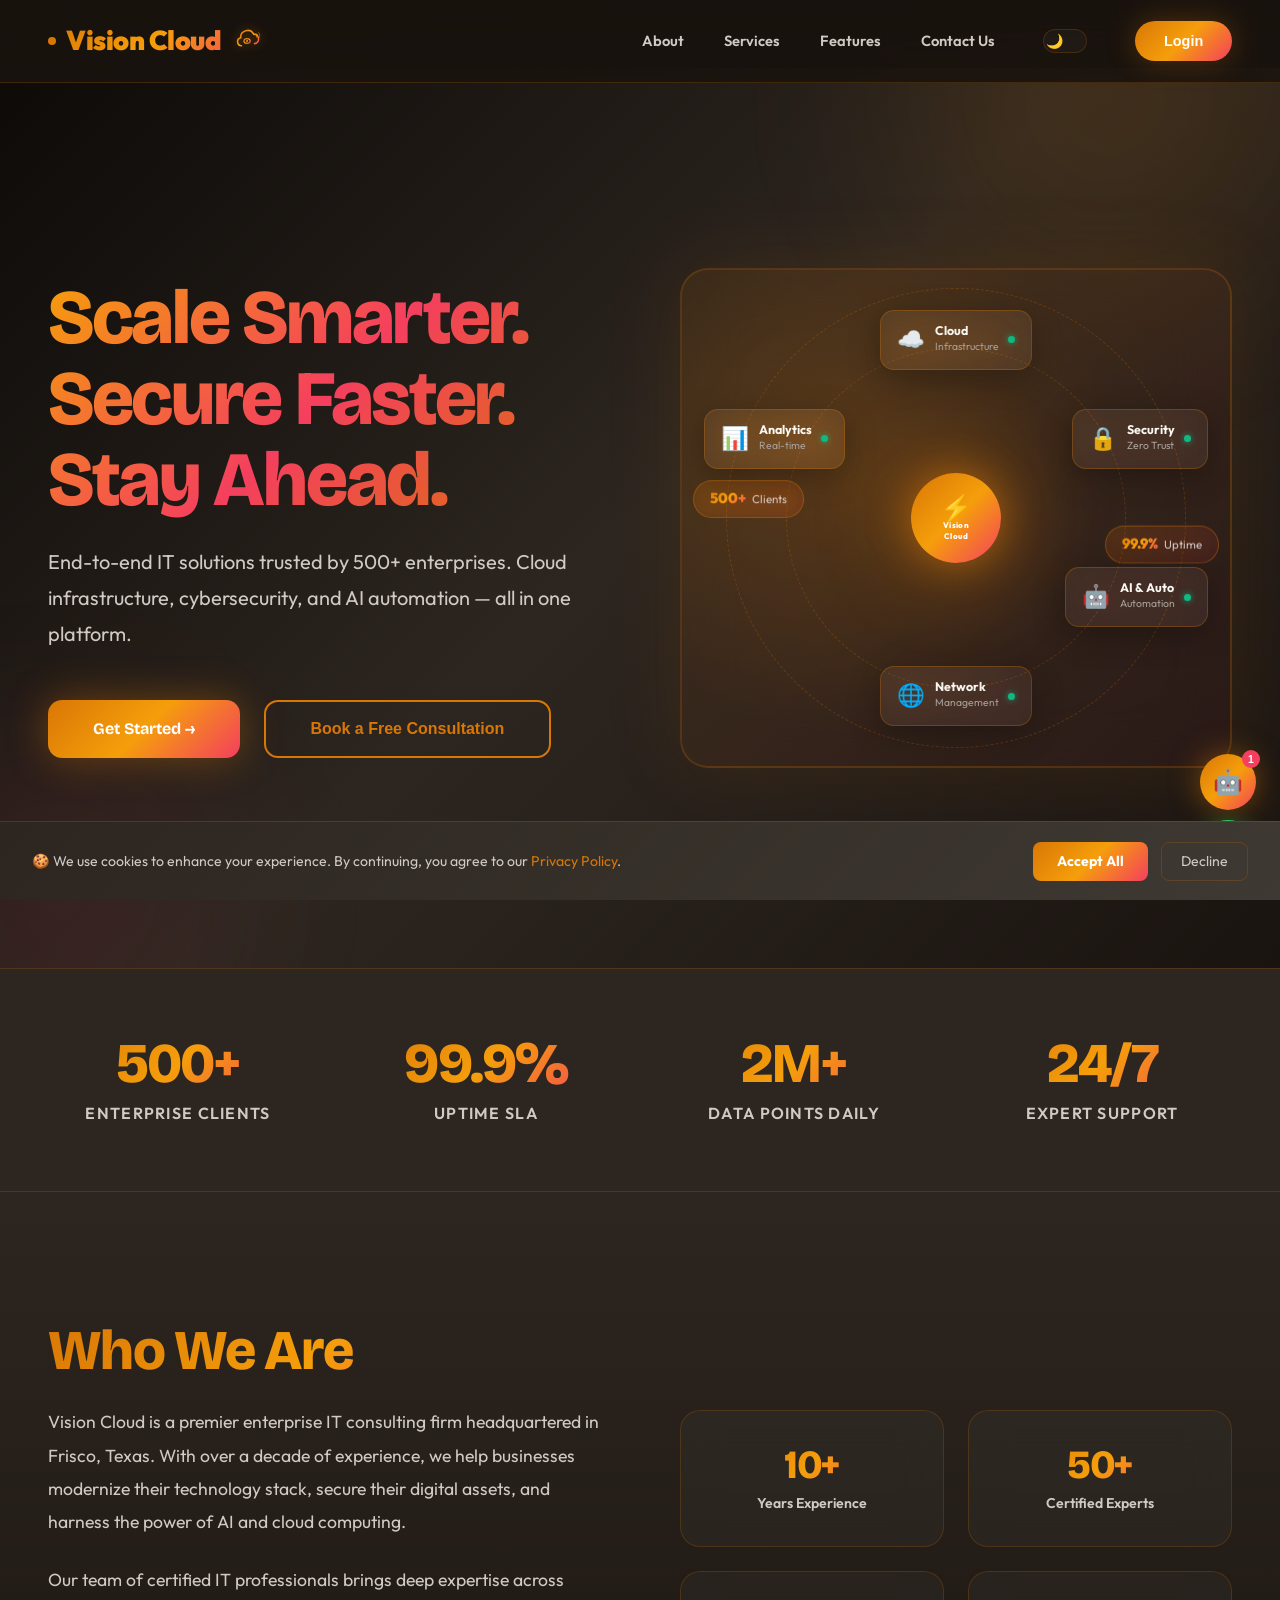
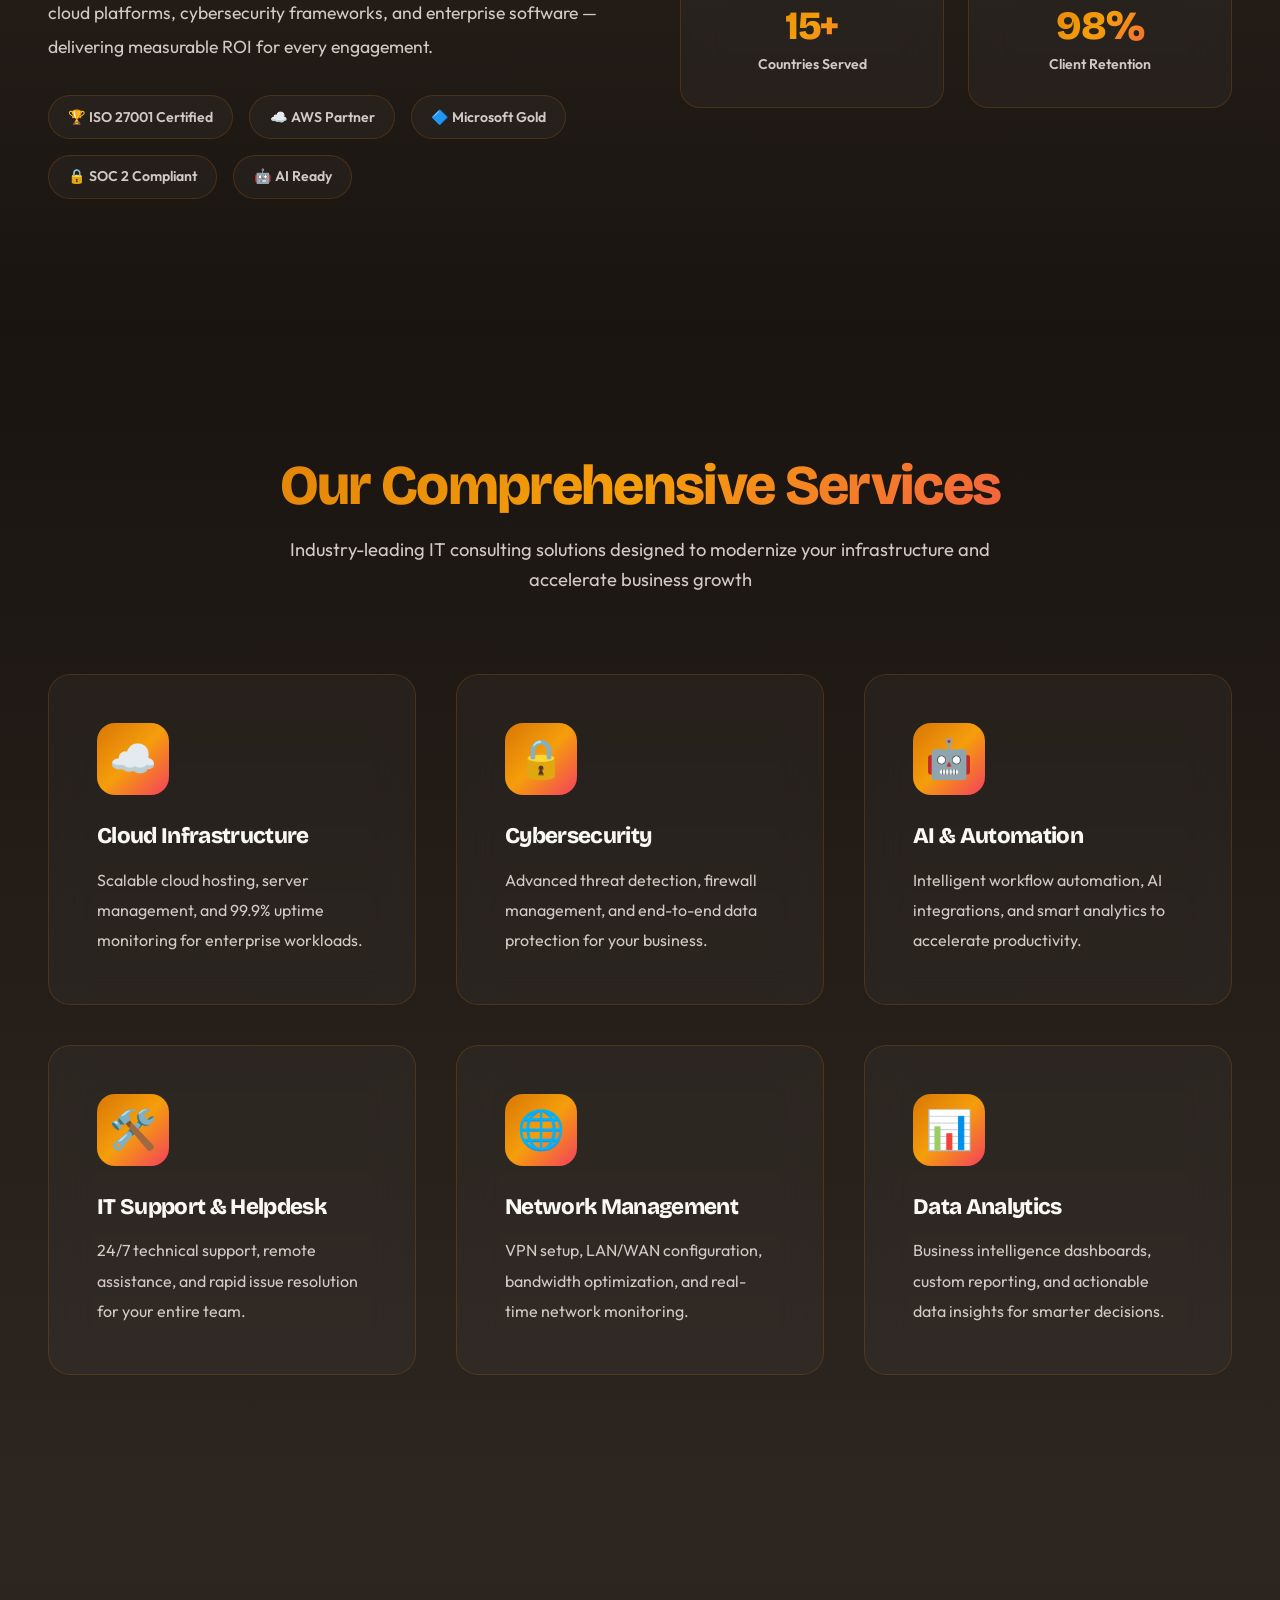
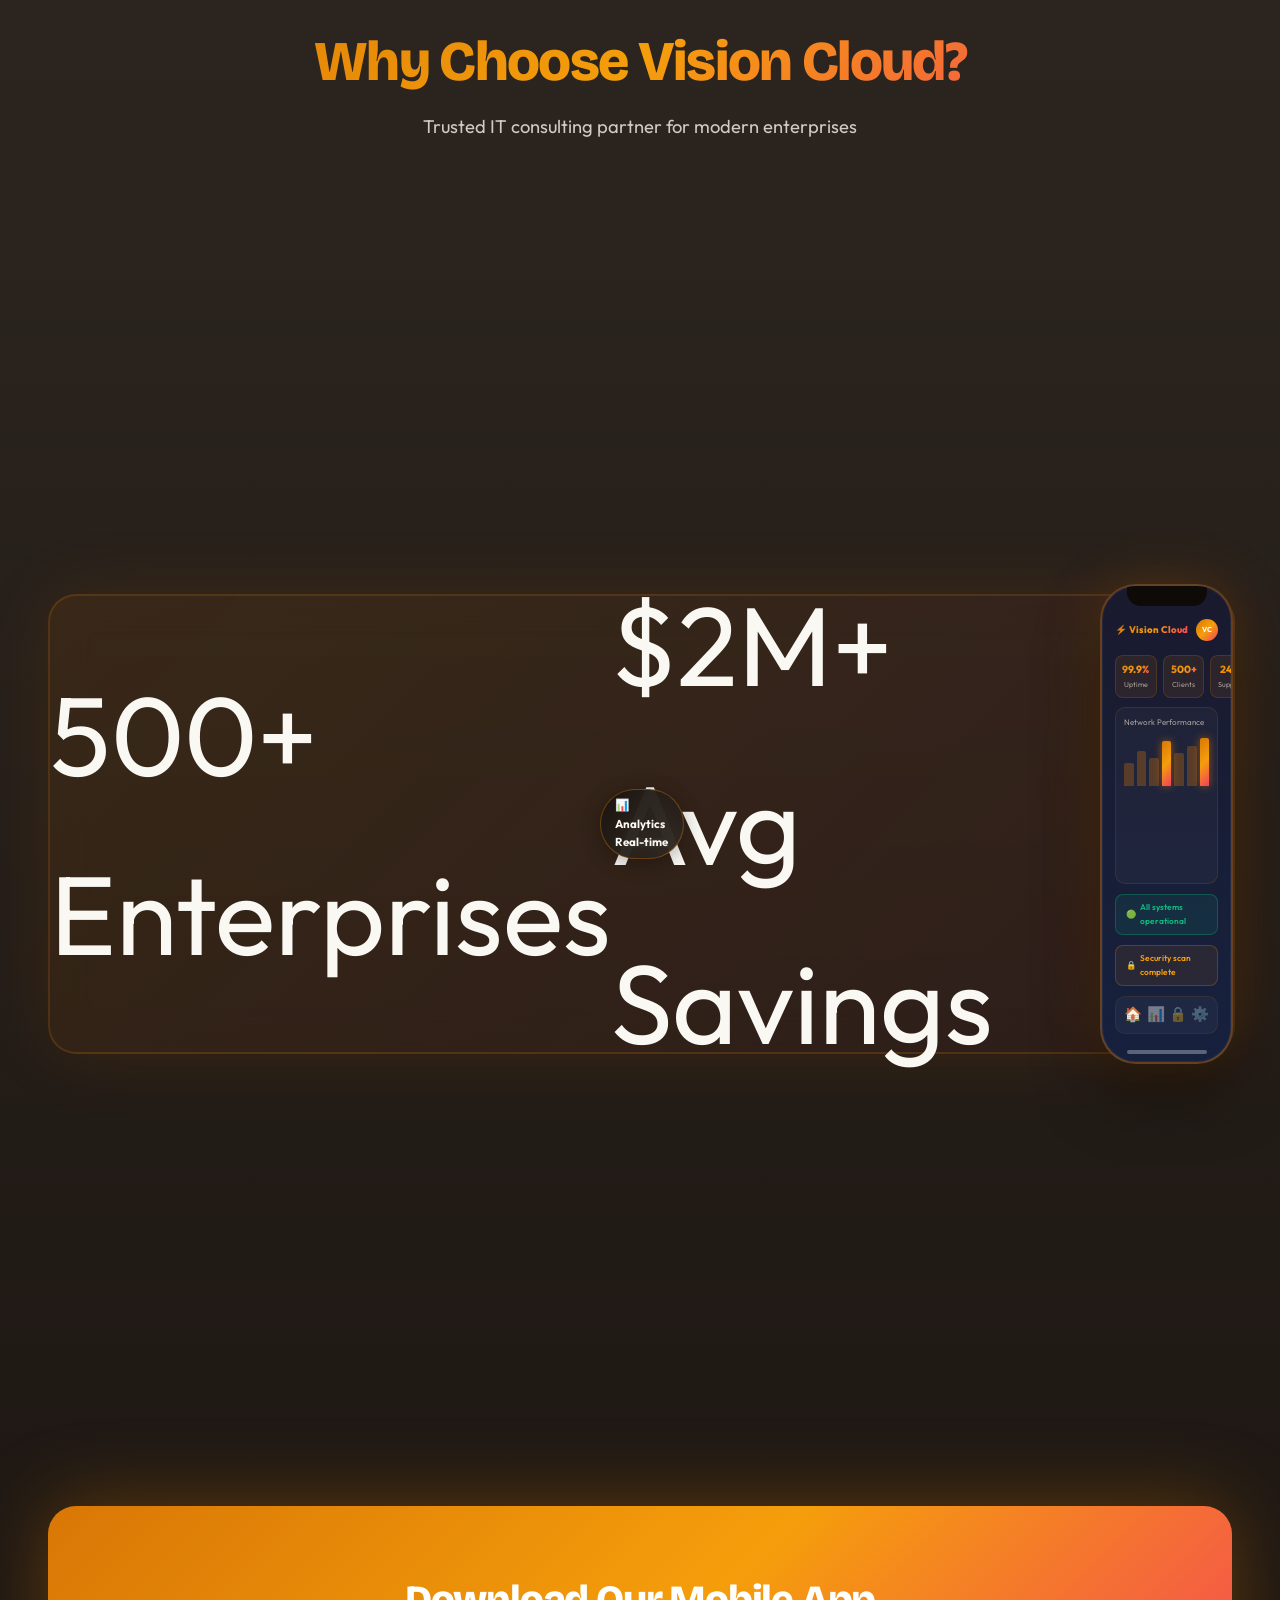
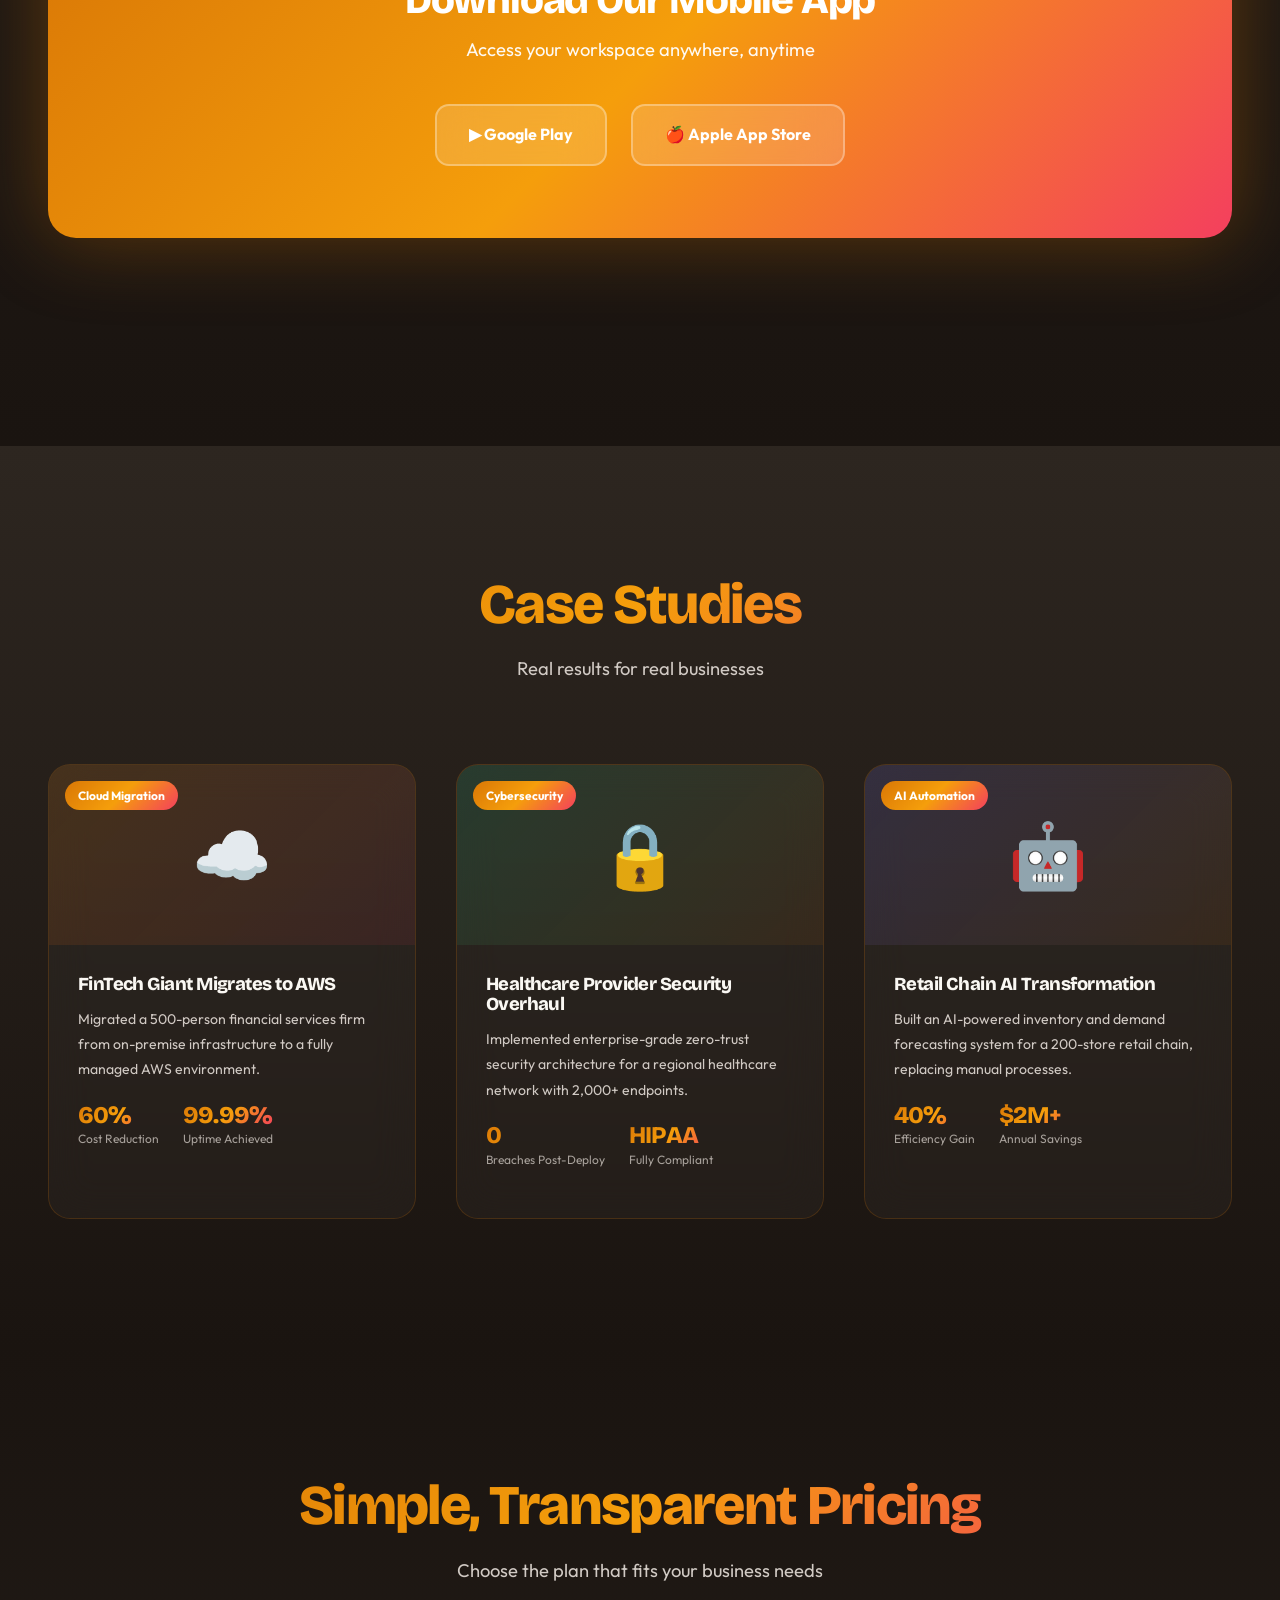
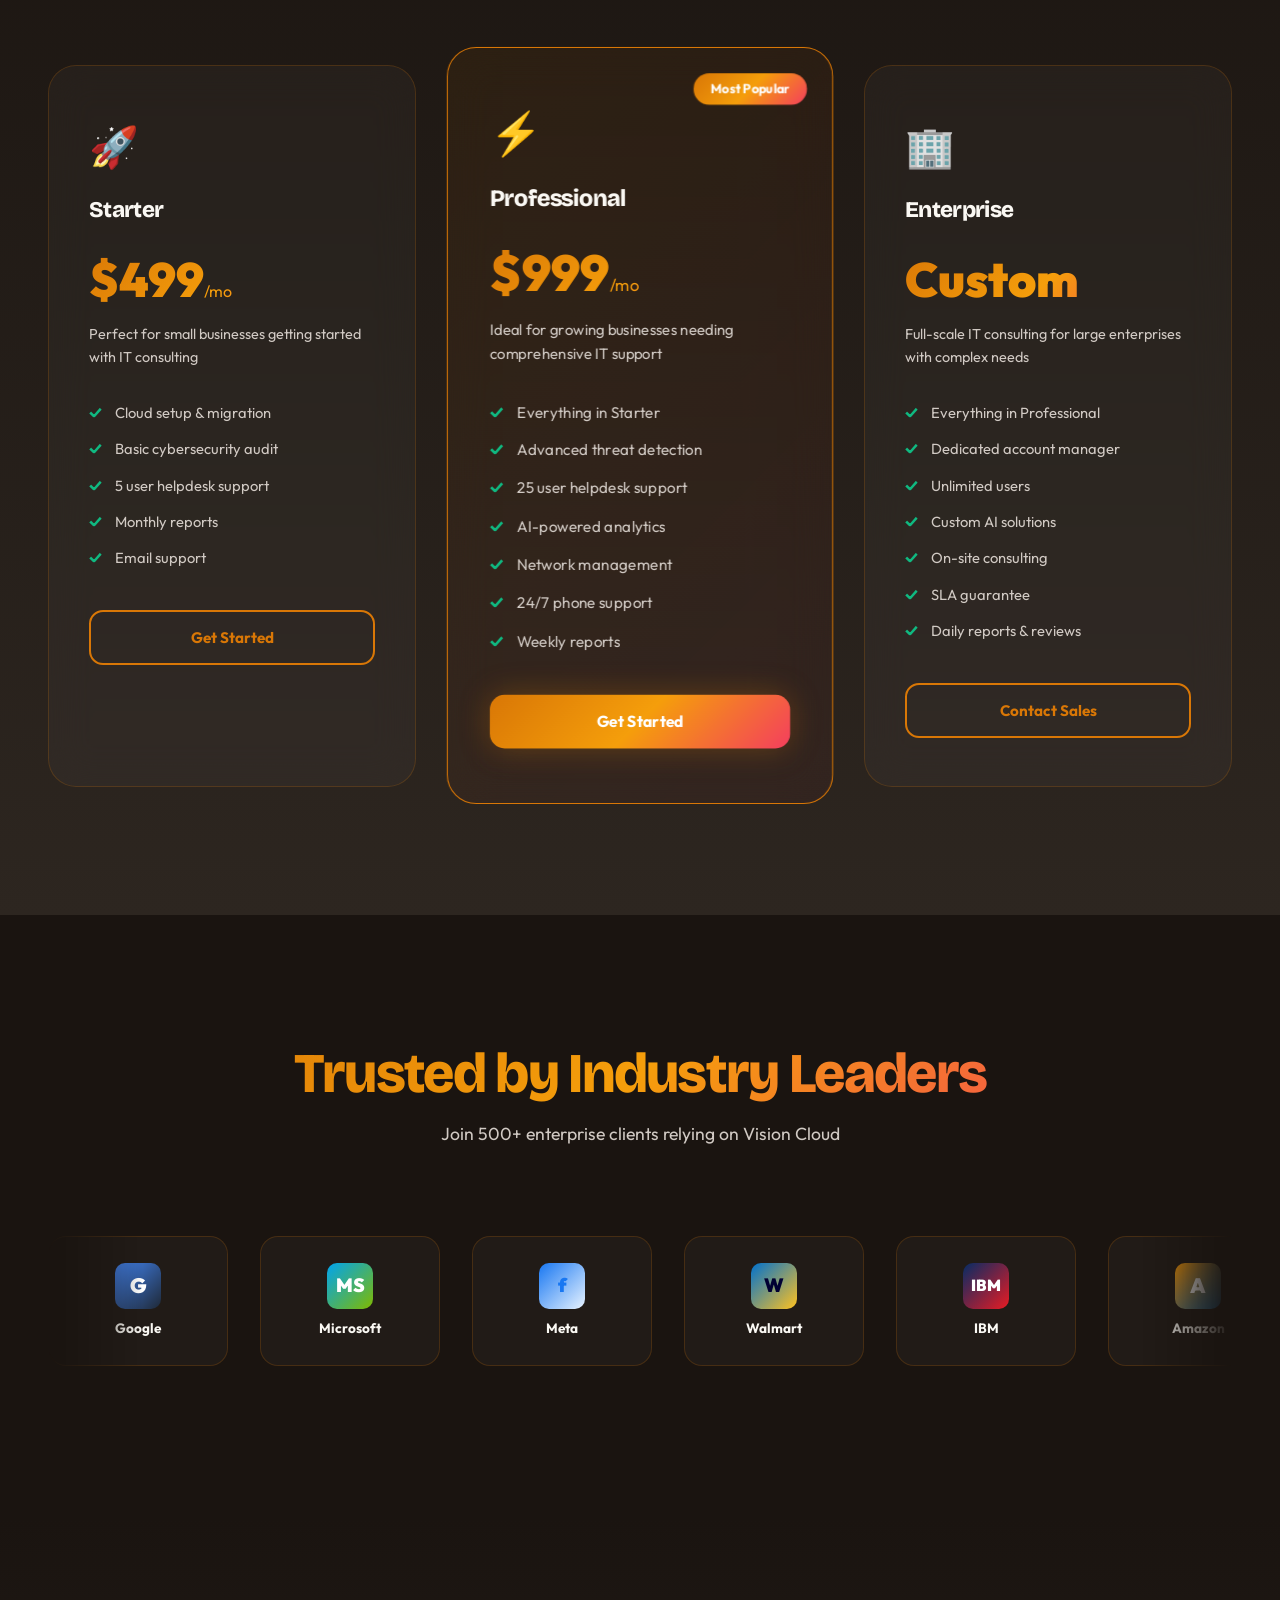
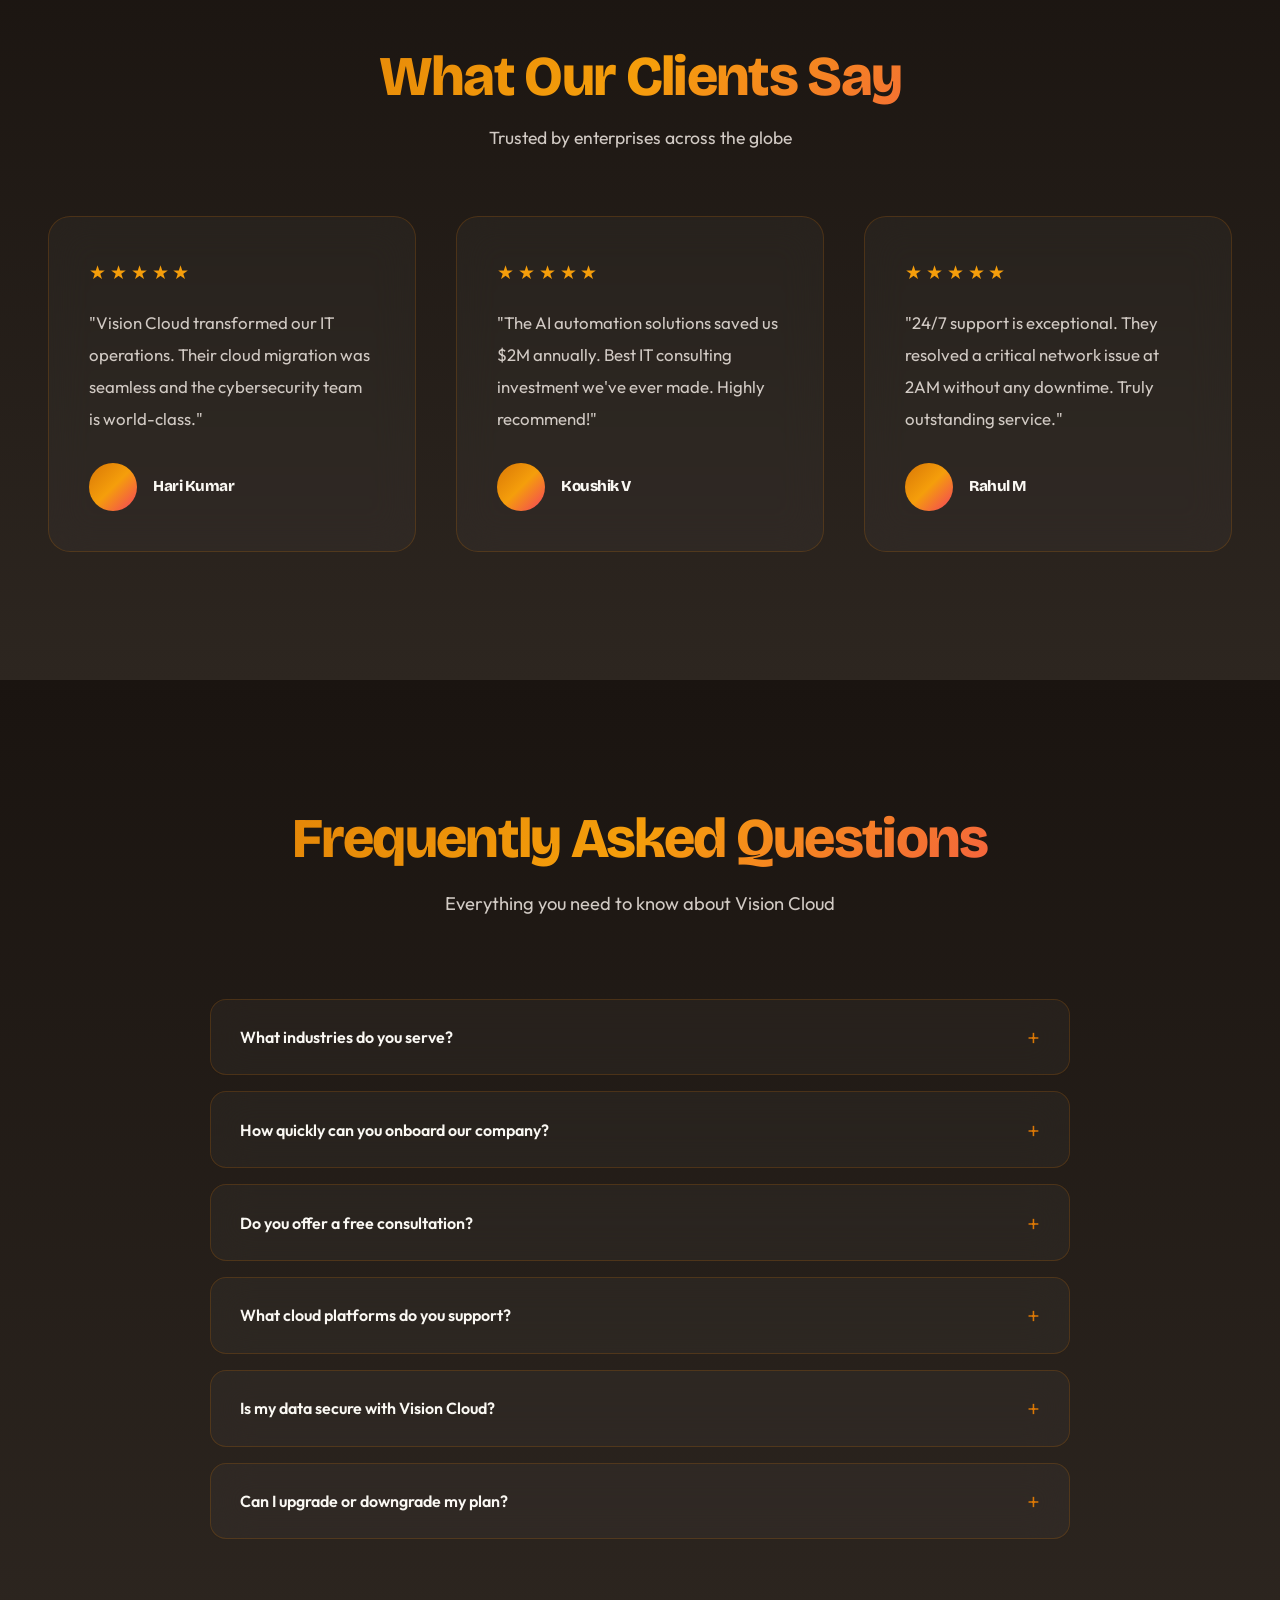
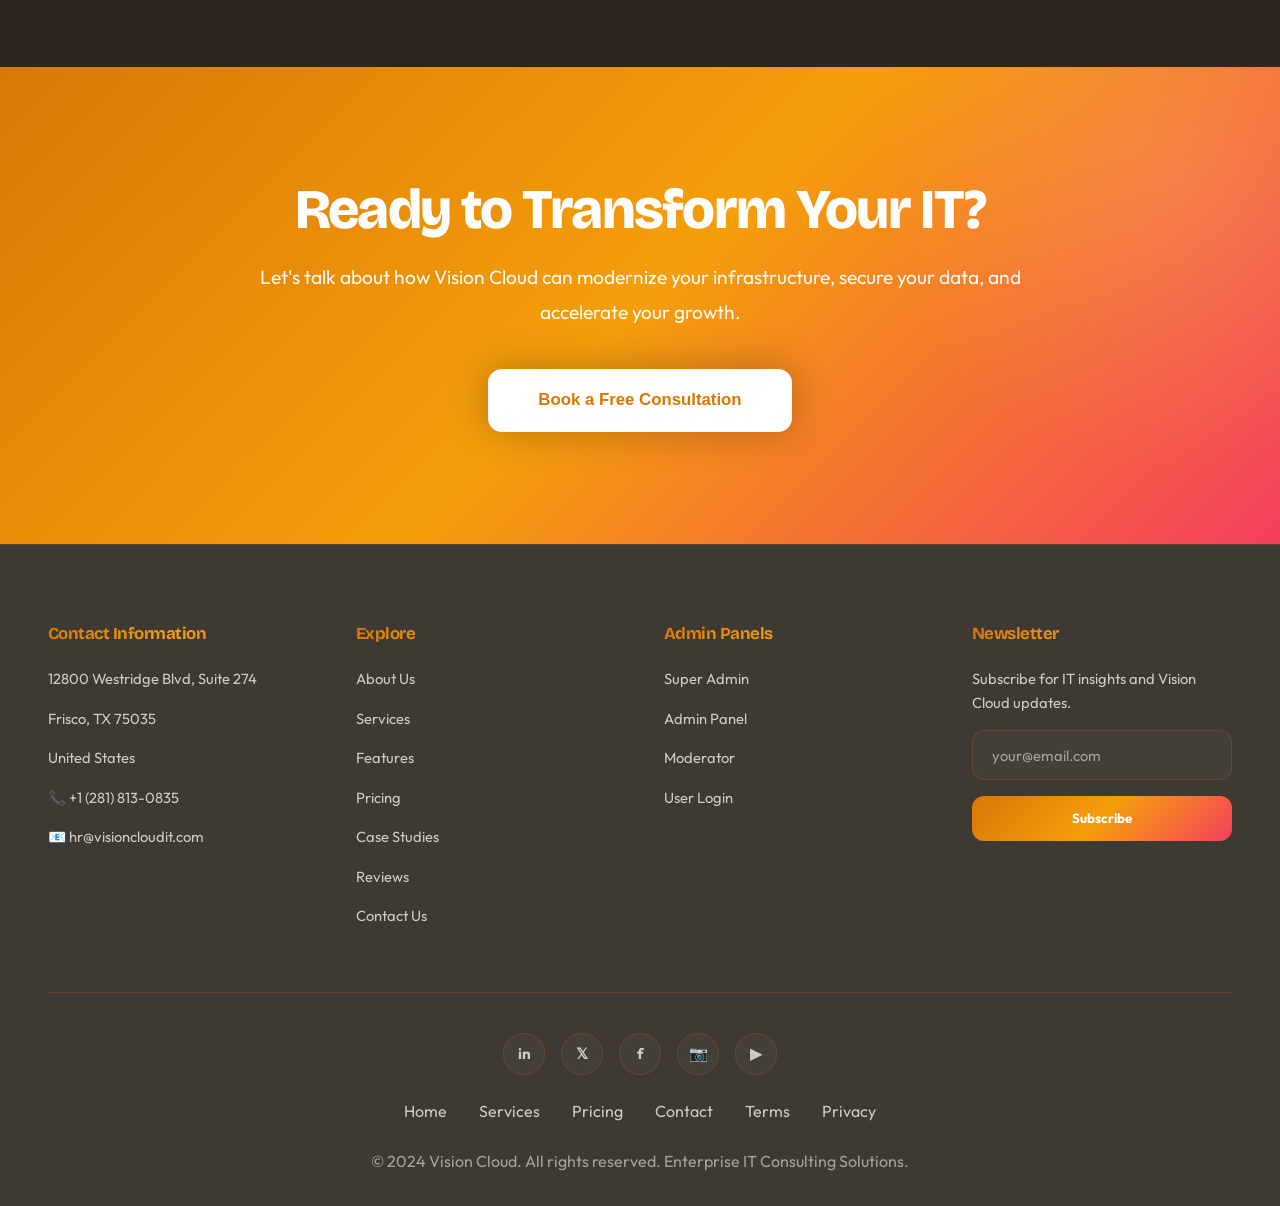
==== commit cc3f15ef: "HTML CSS Changes" ====
--- a/index.html
+++ b/index.html
@@ -9,7 +9,6 @@
     <meta property="og:type" content="website">
     <meta name="theme-color" content="#1a1410">
     <title>Vision Cloud - Enterprise IT Consulting Platform</title>
-    <!-- Google Analytics -->
     <script async src="https://www.googletagmanager.com/gtag/js?id=G-XXXXXXXXXX"></script>
     <script>
         window.dataLayer = window.dataLayer || [];
@@ -23,14 +22,12 @@
 </head>
 <body>
 
-    <!-- PAGE LOADER -->
     <div id="page-loader">
         <div class="loader-logo">☁️ Vision Cloud</div>
         <div class="loader-bar"><div class="loader-bar-inner"></div></div>
         <div class="loader-text">LOADING ENTERPRISE PLATFORM...</div>
     </div>
 
-    <!-- HEADER -->
     <header id="header">
         <div class="header-wrapper">
             <a href="#" class="logo">
@@ -63,16 +60,11 @@
             <a href="#about" onclick="closeMobileNav()">About</a>
             <a href="#services" onclick="closeMobileNav()">Services</a>
             <a href="#features" onclick="closeMobileNav()">Features</a>
-            <a href="#pricing" onclick="closeMobileNav()">Pricing</a>
-            <a href="#clients" onclick="closeMobileNav()">Clients</a>
-            <a href="#testimonials" onclick="closeMobileNav()">Reviews</a>
-            <a href="#faq" onclick="closeMobileNav()">FAQ</a>
             <a href="#contact-section" onclick="closeMobileNav()">Contact Us</a>
             <button onclick="closeMobileNav(); openLoginModal()">Login</button>
         </div>
     </header>
 
-    <!-- HERO -->
     <section class="hero">
         <div class="hero-content">
             <div class="hero-text">
@@ -83,11 +75,26 @@
                     <button class="btn-secondary" onclick="openContactModal()">Book a Free Consultation</button>
                 </div>
             </div>
-            <div><div class="hero-visual">☁️</div></div>
-        </div>
-    </section>
-
-    <!-- STATS -->
+            <div>
+                <div class="hero-visual">
+                    <div class="tech-cards-container">
+                        <div class="tech-center-glow"></div>
+                        <div class="tech-card tc-1"><div class="tc-icon">☁️</div><div class="tc-info"><div class="tc-title">Cloud</div><div class="tc-sub">Infrastructure</div></div><div class="tc-dot"></div></div>
+                        <div class="tech-card tc-2"><div class="tc-icon">🔒</div><div class="tc-info"><div class="tc-title">Security</div><div class="tc-sub">Zero Trust</div></div><div class="tc-dot"></div></div>
+                        <div class="tech-card tc-3"><div class="tc-icon">🤖</div><div class="tc-info"><div class="tc-title">AI & Auto</div><div class="tc-sub">Automation</div></div><div class="tc-dot"></div></div>
+                        <div class="tech-card tc-4"><div class="tc-icon">🌐</div><div class="tc-info"><div class="tc-title">Network</div><div class="tc-sub">Management</div></div><div class="tc-dot"></div></div>
+                        <div class="tech-card tc-5"><div class="tc-icon">📊</div><div class="tc-info"><div class="tc-title">Analytics</div><div class="tc-sub">Real-time</div></div><div class="tc-dot"></div></div>
+                        <div class="tech-center-badge"><div class="tc-badge-icon">⚡</div><div class="tc-badge-text">Vision<br>Cloud</div></div>
+                        <div class="tc-ring tc-ring-1"></div>
+                        <div class="tc-ring tc-ring-2"></div>
+                        <div class="tc-stat ts-1"><span>500+</span>Clients</div>
+                        <div class="tc-stat ts-2"><span>99.9%</span>Uptime</div>
+                    </div>
+                </div>
+            </div>
+        </div>
+    </section>
+
     <section class="stats">
         <div class="stats-grid">
             <div class="stat-item scroll-reveal"><h3>500+</h3><p>Enterprise Clients</p></div>
@@ -97,7 +104,6 @@
         </div>
     </section>
 
-    <!-- ABOUT -->
     <section class="about" id="about">
         <div class="about-grid">
             <div class="about-text scroll-reveal">
@@ -121,7 +127,6 @@
         </div>
     </section>
 
-    <!-- SERVICES -->
     <section class="services" id="services">
         <div class="section-header">
             <h2>Our Comprehensive Services</h2>
@@ -137,12 +142,54 @@
         </div>
     </section>
 
-    <!-- FEATURES -->
     <section class="features" id="features">
         <div class="features-content">
             <div class="section-header"><h2>Why Choose Vision Cloud?</h2><p>Trusted IT consulting partner for modern enterprises</p></div>
             <div class="features-grid">
-                <div><div class="feature-visual">📱</div></div>
+                <div>
+                    <div class="feature-visual">
+                        <div class="phone-mockup">
+                            <div class="stat-pill-v2 spv-1"><span>500+</span> Enterprises</div>
+                            <div class="stat-pill-v2 spv-2"><span>$2M+</span> Avg Savings</div>
+                            <div class="phone-frame">
+                                <div class="phone-notch"></div>
+                                <div class="phone-screen">
+                                    <div class="app-header"><div class="app-logo-sm">⚡ Vision Cloud</div><div class="app-avatar">VC</div></div>
+                                    <div class="app-stats-row">
+                                        <div class="app-stat-sm"><div class="app-stat-val">99.9%</div><div class="app-stat-lbl">Uptime</div></div>
+                                        <div class="app-stat-sm"><div class="app-stat-val">500+</div><div class="app-stat-lbl">Clients</div></div>
+                                        <div class="app-stat-sm"><div class="app-stat-val">24/7</div><div class="app-stat-lbl">Support</div></div>
+                                    </div>
+                                    <div class="app-chart">
+                                        <div class="app-chart-title">Network Performance</div>
+                                        <div class="app-chart-bars">
+                                            <div class="app-bar" style="height:45%"></div>
+                                            <div class="app-bar" style="height:70%"></div>
+                                            <div class="app-bar" style="height:55%"></div>
+                                            <div class="app-bar active" style="height:90%"></div>
+                                            <div class="app-bar" style="height:65%"></div>
+                                            <div class="app-bar" style="height:80%"></div>
+                                            <div class="app-bar active" style="height:95%"></div>
+                                        </div>
+                                    </div>
+                                    <div class="app-alert green"><span>🟢</span> All systems operational</div>
+                                    <div class="app-alert orange"><span>🔒</span> Security scan complete</div>
+                                    <div class="app-nav-bar">
+                                        <div class="app-nav-item active">🏠</div>
+                                        <div class="app-nav-item">📊</div>
+                                        <div class="app-nav-item">🔒</div>
+                                        <div class="app-nav-item">⚙️</div>
+                                    </div>
+                                </div>
+                                <div class="phone-home-bar"></div>
+                            </div>
+                            <div class="phone-badge pb-1"><div class="pb-icon">☁️</div><div><div class="pb-title">Cloud</div><div class="pb-sub">Infrastructure</div></div><div class="pb-dot"></div></div>
+                            <div class="phone-badge pb-2"><div class="pb-icon">🔒</div><div><div class="pb-title">Cybersecurity</div><div class="pb-sub">Zero Trust</div></div><div class="pb-dot"></div></div>
+                            <div class="phone-badge pb-3"><div class="pb-icon">🤖</div><div><div class="pb-title">AI & Auto</div><div class="pb-sub">Automation</div></div><div class="pb-dot"></div></div>
+                            <div class="phone-badge pb-4"><div class="pb-icon">📊</div><div><div class="pb-title">Analytics</div><div class="pb-sub">Real-time</div></div><div class="pb-dot"></div></div>
+                        </div>
+                    </div>
+                </div>
                 <div class="features-text">
                     <div class="features-list">
                         <div class="feature-item scroll-reveal"><div class="feature-check">✓</div><div><h3>Expert IT Consultants</h3><p>Certified professionals with 10+ years experience across cloud, security, and enterprise infrastructure.</p></div></div>
@@ -163,107 +210,52 @@
         </div>
     </section>
 
-    <!-- CASE STUDIES -->
     <section class="case-studies" id="portfolio">
         <div class="section-header"><h2>Case Studies</h2><p>Real results for real businesses</p></div>
         <div class="case-grid">
             <div class="case-card scroll-reveal">
-                <div class="case-image" style="background:linear-gradient(135deg,rgba(217,119,6,0.15),rgba(244,63,94,0.08))">
-                    <span class="case-tag">Cloud Migration</span>☁️
-                </div>
-                <div class="case-body">
-                    <h3>FinTech Giant Migrates to AWS</h3>
-                    <p>Migrated a 500-person financial services firm from on-premise infrastructure to a fully managed AWS environment.</p>
-                    <div class="case-metrics">
-                        <div class="case-metric"><h4>60%</h4><p>Cost Reduction</p></div>
-                        <div class="case-metric"><h4>99.99%</h4><p>Uptime Achieved</p></div>
-                    </div>
-                </div>
+                <div class="case-image" style="background:linear-gradient(135deg,rgba(217,119,6,0.15),rgba(244,63,94,0.08))"><span class="case-tag">Cloud Migration</span>☁️</div>
+                <div class="case-body"><h3>FinTech Giant Migrates to AWS</h3><p>Migrated a 500-person financial services firm from on-premise infrastructure to a fully managed AWS environment.</p><div class="case-metrics"><div class="case-metric"><h4>60%</h4><p>Cost Reduction</p></div><div class="case-metric"><h4>99.99%</h4><p>Uptime Achieved</p></div></div></div>
             </div>
             <div class="case-card scroll-reveal">
-                <div class="case-image" style="background:linear-gradient(135deg,rgba(16,185,129,0.15),rgba(217,119,6,0.08))">
-                    <span class="case-tag">Cybersecurity</span>🔒
-                </div>
-                <div class="case-body">
-                    <h3>Healthcare Provider Security Overhaul</h3>
-                    <p>Implemented enterprise-grade zero-trust security architecture for a regional healthcare network with 2,000+ endpoints.</p>
-                    <div class="case-metrics">
-                        <div class="case-metric"><h4>0</h4><p>Breaches Post-Deploy</p></div>
-                        <div class="case-metric"><h4>HIPAA</h4><p>Fully Compliant</p></div>
-                    </div>
-                </div>
+                <div class="case-image" style="background:linear-gradient(135deg,rgba(16,185,129,0.15),rgba(217,119,6,0.08))"><span class="case-tag">Cybersecurity</span>🔒</div>
+                <div class="case-body"><h3>Healthcare Provider Security Overhaul</h3><p>Implemented enterprise-grade zero-trust security architecture for a regional healthcare network with 2,000+ endpoints.</p><div class="case-metrics"><div class="case-metric"><h4>0</h4><p>Breaches Post-Deploy</p></div><div class="case-metric"><h4>HIPAA</h4><p>Fully Compliant</p></div></div></div>
             </div>
             <div class="case-card scroll-reveal">
-                <div class="case-image" style="background:linear-gradient(135deg,rgba(99,102,241,0.15),rgba(217,119,6,0.08))">
-                    <span class="case-tag">AI Automation</span>🤖
-                </div>
-                <div class="case-body">
-                    <h3>Retail Chain AI Transformation</h3>
-                    <p>Built an AI-powered inventory and demand forecasting system for a 200-store retail chain, replacing manual processes.</p>
-                    <div class="case-metrics">
-                        <div class="case-metric"><h4>40%</h4><p>Efficiency Gain</p></div>
-                        <div class="case-metric"><h4>$2M+</h4><p>Annual Savings</p></div>
-                    </div>
-                </div>
-            </div>
-        </div>
-    </section>
-
-    <!-- PRICING -->
+                <div class="case-image" style="background:linear-gradient(135deg,rgba(99,102,241,0.15),rgba(217,119,6,0.08))"><span class="case-tag">AI Automation</span>🤖</div>
+                <div class="case-body"><h3>Retail Chain AI Transformation</h3><p>Built an AI-powered inventory and demand forecasting system for a 200-store retail chain, replacing manual processes.</p><div class="case-metrics"><div class="case-metric"><h4>40%</h4><p>Efficiency Gain</p></div><div class="case-metric"><h4>$2M+</h4><p>Annual Savings</p></div></div></div>
+            </div>
+        </div>
+    </section>
+
     <section class="pricing" id="pricing">
         <div class="section-header"><h2>Simple, Transparent Pricing</h2><p>Choose the plan that fits your business needs</p></div>
         <div class="pricing-grid">
             <div class="pricing-card scroll-reveal">
-                <div class="pricing-icon">🚀</div>
-                <h3>Starter</h3>
-                <div class="price">$49<span>/mo</span></div>
+                <div class="pricing-icon">🚀</div><h3>Starter</h3>
+                <div class="price">$499<span>/mo</span></div>
                 <p class="pricing-desc">Perfect for small businesses getting started with IT consulting</p>
-                <ul class="pricing-features">
-                    <li>Cloud setup & migration</li>
-                    <li>Basic cybersecurity audit</li>
-                    <li>5 user helpdesk support</li>
-                    <li>Monthly reports</li>
-                    <li>Email support</li>
-                </ul>
+                <ul class="pricing-features"><li>Cloud setup & migration</li><li>Basic cybersecurity audit</li><li>5 user helpdesk support</li><li>Monthly reports</li><li>Email support</li></ul>
                 <button class="pricing-btn" onclick="openContactModal()">Get Started</button>
             </div>
             <div class="pricing-card popular scroll-reveal">
                 <div class="popular-badge">Most Popular</div>
-                <div class="pricing-icon">⚡</div>
-                <h3>Professional</h3>
-                <div class="price">$99<span>/mo</span></div>
+                <div class="pricing-icon">⚡</div><h3>Professional</h3>
+                <div class="price">$999<span>/mo</span></div>
                 <p class="pricing-desc">Ideal for growing businesses needing comprehensive IT support</p>
-                <ul class="pricing-features">
-                    <li>Everything in Starter</li>
-                    <li>Advanced threat detection</li>
-                    <li>25 user helpdesk support</li>
-                    <li>AI-powered analytics</li>
-                    <li>Network management</li>
-                    <li>24/7 phone support</li>
-                    <li>Weekly reports</li>
-                </ul>
+                <ul class="pricing-features"><li>Everything in Starter</li><li>Advanced threat detection</li><li>25 user helpdesk support</li><li>AI-powered analytics</li><li>Network management</li><li>24/7 phone support</li><li>Weekly reports</li></ul>
                 <button class="pricing-btn filled" onclick="openContactModal()">Get Started</button>
             </div>
             <div class="pricing-card scroll-reveal">
-                <div class="pricing-icon">🏢</div>
-                <h3>Enterprise</h3>
+                <div class="pricing-icon">🏢</div><h3>Enterprise</h3>
                 <div class="price">Custom</div>
                 <p class="pricing-desc">Full-scale IT consulting for large enterprises with complex needs</p>
-                <ul class="pricing-features">
-                    <li>Everything in Professional</li>
-                    <li>Dedicated account manager</li>
-                    <li>Unlimited users</li>
-                    <li>Custom AI solutions</li>
-                    <li>On-site consulting</li>
-                    <li>SLA guarantee</li>
-                    <li>Daily reports & reviews</li>
-                </ul>
+                <ul class="pricing-features"><li>Everything in Professional</li><li>Dedicated account manager</li><li>Unlimited users</li><li>Custom AI solutions</li><li>On-site consulting</li><li>SLA guarantee</li><li>Daily reports & reviews</li></ul>
                 <button class="pricing-btn" onclick="openContactModal()">Contact Sales</button>
             </div>
         </div>
     </section>
 
-    <!-- CLIENTS -->
     <section class="clients" id="clients">
         <div class="clients-container">
             <h2>Trusted by Industry Leaders</h2>
@@ -303,75 +295,30 @@
         </div>
     </section>
 
-    <!-- TESTIMONIALS -->
     <section class="testimonials" id="testimonials">
         <div class="testimonials-container">
             <h2>What Our Clients Say</h2>
             <p class="testimonials-subtitle">Trusted by enterprises across the globe</p>
             <div class="testimonials-grid">
-                <div class="testimonial-card scroll-reveal">
-                    <div class="stars">★★★★★</div>
-                    <p class="testimonial-text">"Vision Cloud transformed our IT operations. Their cloud migration was seamless and the cybersecurity team is world-class."</p>
-                    <div class="testimonial-author"><div class="author-avatar"></div><div class="author-info"><h4>Rajesh Kumar</h4><p>Operations Director, FinTech Corp</p></div></div>
-                </div>
-                <div class="testimonial-card scroll-reveal">
-                    <div class="stars">★★★★★</div>
-                    <p class="testimonial-text">"The AI automation solutions saved us $2M annually. Best IT consulting investment we've ever made. Highly recommend!"</p>
-                    <div class="testimonial-author"><div class="author-avatar"></div><div class="author-info"><h4>Priya Sharma</h4><p>CTO, RetailChain Inc</p></div></div>
-                </div>
-                <div class="testimonial-card scroll-reveal">
-                    <div class="stars">★★★★★</div>
-                    <p class="testimonial-text">"24/7 support is exceptional. They resolved a critical network issue at 2AM without any downtime. Truly outstanding service."</p>
-                    <div class="testimonial-author"><div class="author-avatar"></div><div class="author-info"><h4>Amit Patel</h4><p>CEO, HealthCare Network</p></div></div>
-                </div>
-            </div>
-        </div>
-    </section>
-
-    <!-- FAQ -->
+                <div class="testimonial-card scroll-reveal"><div class="stars">★★★★★</div><p class="testimonial-text">"Vision Cloud transformed our IT operations. Their cloud migration was seamless and the cybersecurity team is world-class."</p><div class="testimonial-author"><div class="author-avatar"></div><div class="author-info"><h4>Hari Kumar</h4></div></div></div>
+                <div class="testimonial-card scroll-reveal"><div class="stars">★★★★★</div><p class="testimonial-text">"The AI automation solutions saved us $2M annually. Best IT consulting investment we've ever made. Highly recommend!"</p><div class="testimonial-author"><div class="author-avatar"></div><div class="author-info"><h4>Koushik V</h4></div></div></div>
+                <div class="testimonial-card scroll-reveal"><div class="stars">★★★★★</div><p class="testimonial-text">"24/7 support is exceptional. They resolved a critical network issue at 2AM without any downtime. Truly outstanding service."</p><div class="testimonial-author"><div class="author-avatar"></div><div class="author-info"><h4>Rahul M</h4></div></div></div>
+            </div>
+        </div>
+    </section>
+
     <section class="faq" id="faq">
         <div class="section-header"><h2>Frequently Asked Questions</h2><p>Everything you need to know about Vision Cloud</p></div>
         <div class="faq-container">
-            <div class="faq-item scroll-reveal">
-                <button class="faq-question" onclick="toggleFaq(this)">
-                    <span>What industries do you serve?</span><span class="faq-icon">+</span>
-                </button>
-                <div class="faq-answer"><p>We serve a wide range of industries including Financial Services, Healthcare, Retail, Manufacturing, Education, and Government. Our team has deep expertise in industry-specific compliance and technology requirements.</p></div>
-            </div>
-            <div class="faq-item scroll-reveal">
-                <button class="faq-question" onclick="toggleFaq(this)">
-                    <span>How quickly can you onboard our company?</span><span class="faq-icon">+</span>
-                </button>
-                <div class="faq-answer"><p>Typical onboarding takes 1–2 weeks depending on your infrastructure complexity. Our team begins with a discovery call, followed by a detailed assessment and a customized roadmap — all within the first week.</p></div>
-            </div>
-            <div class="faq-item scroll-reveal">
-                <button class="faq-question" onclick="toggleFaq(this)">
-                    <span>Do you offer a free consultation?</span><span class="faq-icon">+</span>
-                </button>
-                <div class="faq-answer"><p>Yes! We offer a free 30-minute consultation to understand your IT needs and recommend the best solutions. Simply click "Book a Free Consultation" and our team will reach out within 24 hours.</p></div>
-            </div>
-            <div class="faq-item scroll-reveal">
-                <button class="faq-question" onclick="toggleFaq(this)">
-                    <span>What cloud platforms do you support?</span><span class="faq-icon">+</span>
-                </button>
-                <div class="faq-answer"><p>We are certified partners with AWS, Microsoft Azure, and Google Cloud Platform. We help businesses choose the right platform, migrate workloads, and optimize cloud spend for maximum efficiency.</p></div>
-            </div>
-            <div class="faq-item scroll-reveal">
-                <button class="faq-question" onclick="toggleFaq(this)">
-                    <span>Is my data secure with Vision Cloud?</span><span class="faq-icon">+</span>
-                </button>
-                <div class="faq-answer"><p>Absolutely. We are ISO 27001 certified and SOC 2 compliant. All data is encrypted in transit and at rest. We follow zero-trust security principles and conduct regular penetration testing and audits.</p></div>
-            </div>
-            <div class="faq-item scroll-reveal">
-                <button class="faq-question" onclick="toggleFaq(this)">
-                    <span>Can I upgrade or downgrade my plan?</span><span class="faq-icon">+</span>
-                </button>
-                <div class="faq-answer"><p>Yes, you can change your plan at any time. Upgrades take effect immediately and downgrades apply at the next billing cycle. Contact our team and we'll handle the transition seamlessly.</p></div>
-            </div>
-        </div>
-    </section>
-
-    <!-- CTA -->
+            <div class="faq-item scroll-reveal"><button class="faq-question" onclick="toggleFaq(this)"><span>What industries do you serve?</span><span class="faq-icon">+</span></button><div class="faq-answer"><p>We serve Financial Services, Healthcare, Retail, Manufacturing, Education, and Government with industry-specific compliance expertise.</p></div></div>
+            <div class="faq-item scroll-reveal"><button class="faq-question" onclick="toggleFaq(this)"><span>How quickly can you onboard our company?</span><span class="faq-icon">+</span></button><div class="faq-answer"><p>Typical onboarding takes 1–2 weeks. We start with a discovery call, detailed assessment, and a customized roadmap — all within the first week.</p></div></div>
+            <div class="faq-item scroll-reveal"><button class="faq-question" onclick="toggleFaq(this)"><span>Do you offer a free consultation?</span><span class="faq-icon">+</span></button><div class="faq-answer"><p>Yes! We offer a free 30-minute consultation. Click "Book a Free Consultation" and our team will reach out within 24 hours.</p></div></div>
+            <div class="faq-item scroll-reveal"><button class="faq-question" onclick="toggleFaq(this)"><span>What cloud platforms do you support?</span><span class="faq-icon">+</span></button><div class="faq-answer"><p>We are certified partners with AWS, Microsoft Azure, and Google Cloud Platform, helping businesses migrate, optimize, and manage cloud spend.</p></div></div>
+            <div class="faq-item scroll-reveal"><button class="faq-question" onclick="toggleFaq(this)"><span>Is my data secure with Vision Cloud?</span><span class="faq-icon">+</span></button><div class="faq-answer"><p>Absolutely. We are ISO 27001 certified and SOC 2 compliant. All data is encrypted and we follow zero-trust security principles.</p></div></div>
+            <div class="faq-item scroll-reveal"><button class="faq-question" onclick="toggleFaq(this)"><span>Can I upgrade or downgrade my plan?</span><span class="faq-icon">+</span></button><div class="faq-answer"><p>Yes, anytime. Upgrades take effect immediately and downgrades apply at the next billing cycle.</p></div></div>
+        </div>
+    </section>
+
     <section class="cta" id="contact-section">
         <div class="cta-content">
             <h2>Ready to Transform Your IT?</h2>
@@ -380,7 +327,6 @@
         </div>
     </section>
 
-    <!-- FOOTER -->
     <footer>
         <div class="footer-content">
             <div class="footer-section">
@@ -433,27 +379,20 @@
                 <a href="#">Terms</a>
                 <a href="#">Privacy</a>
             </div>
-            <p>© 2026 Vision Cloud. All rights reserved. Enterprise IT Consulting Solutions.</p>
+            <p>© 2024 Vision Cloud. All rights reserved. Enterprise IT Consulting Solutions.</p>
         </div>
     </footer>
 
-    <!-- FLOATING BUTTONS -->
     <button id="back-to-top" onclick="scrollToTop()" title="Back to top">↑</button>
     <a id="whatsapp-btn" href="https://wa.me/12818130835" target="_blank" title="Chat on WhatsApp">
         <span class="whatsapp-tooltip">Chat with us!</span>💬
     </a>
 
-    <!-- AI CHATBOT -->
-    <button id="chat-toggle" onclick="toggleChat()">
-        🤖<span class="chat-badge">1</span>
-    </button>
+    <button id="chat-toggle" onclick="toggleChat()">🤖<span class="chat-badge">1</span></button>
     <div id="chatbot">
         <div class="chat-header">
             <div class="chat-header-avatar">🤖</div>
-            <div class="chat-header-info">
-                <h4>Vision Cloud AI</h4>
-                <p><span class="chat-online"></span>Online — replies instantly</p>
-            </div>
+            <div class="chat-header-info"><h4>Vision Cloud AI</h4><p><span class="chat-online"></span>Online — replies instantly</p></div>
             <button class="chat-close-btn" onclick="closeChat()">✕</button>
         </div>
         <div class="chat-messages" id="chat-messages">
@@ -472,7 +411,6 @@
         </div>
     </div>
 
-    <!-- COOKIE BANNER -->
     <div id="cookie-banner">
         <p class="cookie-text">🍪 We use cookies to enhance your experience. By continuing, you agree to our <a href="#">Privacy Policy</a>.</p>
         <div class="cookie-btns">
@@ -481,7 +419,6 @@
         </div>
     </div>
 
-    <!-- LOGIN MODAL -->
     <div id="loginModal" class="modal">
         <div class="modal-content">
             <span class="close" onclick="closeLoginModal()">&times;</span>
@@ -500,7 +437,6 @@
         </div>
     </div>
 
-    <!-- FORGOT PASSWORD MODAL -->
     <div id="forgotPasswordModal" class="modal">
         <div class="modal-content">
             <span class="close" onclick="closeForgotPasswordModal()">&times;</span>
@@ -517,7 +453,6 @@
         </div>
     </div>
 
-    <!-- SIGNUP MODAL -->
     <div id="signupModal" class="modal">
         <div class="modal-content">
             <span class="close" onclick="closeSignupModal()">&times;</span>
@@ -549,7 +484,6 @@
         </div>
     </div>
 
-    <!-- CONTACT MODAL -->
     <div id="contactModal" class="modal">
         <div class="modal-content">
             <span class="close" onclick="closeContactModal()">&times;</span>
@@ -586,7 +520,6 @@
         </div>
     </div>
 
-    <!-- ADMIN PANELS -->
     <div id="superAdminPanelContainer" class="admin-panel-container">
         <div class="admin-header"><div class="admin-logo">🔐 Super Admin</div><button class="admin-back-btn" onclick="hideAdminPanel()">← Back to Main</button></div>
         <div class="admin-content">
@@ -657,4 +590,4 @@
 
     <script src="script.js"></script>
 </body>
-</html>
+</html>
--- a/styles.css
+++ b/styles.css
@@ -1,4 +1,4 @@
-        :root {
+:root {
             --primary: #1a1410;
             --primary-dark: #0d0a08;
             --secondary: #2d2620;
@@ -1126,3 +1126,211 @@
             .faq-answer { padding:0 1.2rem; }
             .faq-item.open .faq-answer { padding:0 1.2rem 1.2rem; }
         }
+
+        /* ===== HERO TECH CARDS VISUAL ===== */
+        .tech-cards-container {
+            position:relative; width:100%; height:100%;
+            display:flex; align-items:center; justify-content:center;
+        }
+        .tech-center-glow {
+            position:absolute; width:200px; height:200px;
+            background:radial-gradient(circle, rgba(217,119,6,0.35) 0%, transparent 70%);
+            border-radius:50%; filter:blur(30px);
+            animation:pulse 3s ease-in-out infinite;
+        }
+
+        /* Orbiting rings */
+        .tc-ring {
+            position:absolute; border-radius:50%; border:1px dashed rgba(217,119,6,0.25);
+            animation:spin 20s linear infinite;
+        }
+        .tc-ring-1 { width:340px; height:340px; }
+        .tc-ring-2 { width:460px; height:460px; animation-duration:30s; animation-direction:reverse; }
+        @keyframes spin { from{transform:rotate(0deg);} to{transform:rotate(360deg);} }
+
+        /* Center badge */
+        .tech-center-badge {
+            position:absolute; z-index:10;
+            width:90px; height:90px; border-radius:50%;
+            background:var(--gradient-sunset);
+            display:flex; flex-direction:column; align-items:center; justify-content:center;
+            box-shadow:0 0 40px rgba(217,119,6,0.6);
+            animation:pulse 3s ease-in-out infinite;
+        }
+        .tc-badge-icon { font-size:1.6rem; line-height:1; }
+        .tc-badge-text { font-size:0.5rem; font-weight:800; color:#fff; text-align:center; line-height:1.3; letter-spacing:0.05em; }
+
+        /* Floating tech cards */
+        .tech-card {
+            position:absolute; z-index:5;
+            background:rgba(255,255,255,0.05);
+            border:1.5px solid rgba(217,119,6,0.3);
+            backdrop-filter:blur(20px);
+            border-radius:14px; padding:0.7rem 1rem;
+            display:flex; align-items:center; gap:0.6rem;
+            box-shadow:0 8px 32px rgba(0,0,0,0.3);
+            transition:transform 0.3s ease;
+            white-space:nowrap;
+        }
+        .tech-card:hover { transform:scale(1.08) !important; border-color:var(--accent-terracotta); }
+        .tc-icon { font-size:1.4rem; }
+        .tc-title { font-size:0.78rem; font-weight:700; color:var(--text-primary); line-height:1.2; }
+        .tc-sub { font-size:0.65rem; color:var(--text-tertiary); }
+        .tc-dot {
+            width:7px; height:7px; border-radius:50%;
+            background:var(--accent-emerald);
+            box-shadow:0 0 6px rgba(16,185,129,0.8);
+            animation:pulse-badge 2s infinite; margin-left:auto;
+        }
+
+        /* Card positions + float animations */
+        .tc-1 { top:8%; left:50%; transform:translateX(-50%); animation:float-card-1 4s ease-in-out infinite; }
+        .tc-2 { top:28%; right:4%; animation:float-card-2 4.5s ease-in-out infinite; }
+        .tc-3 { bottom:28%; right:4%; animation:float-card-3 5s ease-in-out infinite; }
+        .tc-4 { bottom:8%; left:50%; transform:translateX(-50%); animation:float-card-4 4.2s ease-in-out infinite; }
+        .tc-5 { top:28%; left:4%; animation:float-card-5 4.8s ease-in-out infinite; }
+
+        @keyframes float-card-1 { 0%,100%{transform:translateX(-50%) translateY(0);} 50%{transform:translateX(-50%) translateY(-10px);} }
+        @keyframes float-card-2 { 0%,100%{transform:translateY(0);} 50%{transform:translateY(-12px);} }
+        @keyframes float-card-3 { 0%,100%{transform:translateY(0);} 50%{transform:translateY(10px);} }
+        @keyframes float-card-4 { 0%,100%{transform:translateX(-50%) translateY(0);} 50%{transform:translateX(-50%) translateY(10px);} }
+        @keyframes float-card-5 { 0%,100%{transform:translateY(0);} 50%{transform:translateY(-8px);} }
+
+        /* Stat chips */
+        .tc-stat {
+            position:absolute; z-index:8;
+            background:linear-gradient(135deg,rgba(217,119,6,0.15),rgba(244,63,94,0.08));
+            border:1px solid rgba(217,119,6,0.4);
+            border-radius:50px; padding:0.4rem 1rem;
+            font-size:0.72rem; color:var(--text-secondary);
+            display:flex; align-items:center; gap:0.4rem;
+            backdrop-filter:blur(10px);
+        }
+        .tc-stat span { font-weight:900; font-size:0.9rem; background:var(--gradient-sunset); -webkit-background-clip:text; -webkit-text-fill-color:transparent; background-clip:text; }
+        .ts-1 { top:50%; left:2%; transform:translateY(-100%); animation:float-card-5 5s ease-in-out infinite; }
+        .ts-2 { top:50%; right:2%; transform:translateY(20%); animation:float-card-2 5.5s ease-in-out infinite; }
+
+        @media (max-width:768px) {
+            .tc-ring-1 { width:240px; height:240px; }
+            .tc-ring-2 { width:320px; height:320px; }
+            .tech-card { padding:0.5rem 0.7rem; }
+            .tc-icon { font-size:1.1rem; }
+            .tc-title { font-size:0.7rem; }
+            .tc-sub { display:none; }
+            .tc-stat { display:none; }
+        }
+
+        /* ===== PHONE MOCKUP ===== */
+        .phone-mockup {
+            position:relative; display:flex;
+            align-items:center; justify-content:center;
+            width:100%; height:100%;
+        }
+        .phone-frame {
+            width:240px; height:480px;
+            background:linear-gradient(180deg,#1a1a2e 0%,#16213e 100%);
+            border-radius:36px;
+            border:2px solid rgba(217,119,6,0.4);
+            box-shadow:0 0 60px rgba(217,119,6,0.2), 0 30px 60px rgba(0,0,0,0.5), inset 0 0 0 1px rgba(255,255,255,0.05);
+            position:relative; overflow:hidden;
+            animation:phone-float 4s ease-in-out infinite;
+        }
+        @keyframes phone-float { 0%,100%{transform:translateY(0) rotate(-2deg);} 50%{transform:translateY(-15px) rotate(-2deg);} }
+
+        .phone-notch {
+            width:80px; height:20px;
+            background:#0d0a08; border-radius:0 0 14px 14px;
+            margin:0 auto; position:relative; z-index:2;
+        }
+        .phone-screen {
+            padding:0.5rem 0.8rem; height:calc(100% - 40px);
+            display:flex; flex-direction:column; gap:0.6rem;
+        }
+        .phone-home-bar {
+            position:absolute; bottom:8px; left:50%; transform:translateX(-50%);
+            width:80px; height:4px; background:rgba(255,255,255,0.3); border-radius:4px;
+        }
+
+        /* App header */
+        .app-header {
+            display:flex; justify-content:space-between; align-items:center;
+            padding:0.3rem 0;
+        }
+        .app-logo-sm {
+            font-size:0.6rem; font-weight:800;
+            background:var(--gradient-sunset);
+            -webkit-background-clip:text; -webkit-text-fill-color:transparent; background-clip:text;
+        }
+        .app-avatar {
+            width:22px; height:22px; border-radius:50%;
+            background:var(--gradient-sunset);
+            font-size:0.45rem; font-weight:700; color:#fff;
+            display:flex; align-items:center; justify-content:center;
+        }
+
+        /* Stats row */
+        .app-stats-row {
+            display:grid; grid-template-columns:repeat(3,1fr); gap:0.4rem;
+        }
+        .app-stat-sm {
+            background:rgba(217,119,6,0.1); border:1px solid rgba(217,119,6,0.2);
+            border-radius:8px; padding:0.4rem; text-align:center;
+        }
+        .app-stat-val {
+            font-size:0.65rem; font-weight:800;
+            background:var(--gradient-sunset);
+            -webkit-background-clip:text; -webkit-text-fill-color:transparent; background-clip:text;
+        }
+        .app-stat-lbl { font-size:0.45rem; color:#a8a19b; }
+
+        /* Chart */
+        .app-chart {
+            background:rgba(255,255,255,0.03); border:1px solid rgba(217,119,6,0.15);
+            border-radius:10px; padding:0.5rem; flex:1;
+        }
+        .app-chart-title { font-size:0.5rem; color:#a8a19b; margin-bottom:0.4rem; }
+        .app-chart-bars {
+            display:flex; align-items:flex-end; gap:3px; height:50px;
+        }
+        .app-bar {
+            flex:1; background:rgba(217,119,6,0.3); border-radius:2px 2px 0 0;
+            animation:bar-grow 2s ease-in-out infinite alternate;
+        }
+        .app-bar.active { background:var(--gradient-sunset); box-shadow:0 0 8px rgba(217,119,6,0.6); }
+        @keyframes bar-grow { 0%{opacity:0.5;} 100%{opacity:1;} }
+
+        /* Alerts */
+        .app-alert {
+            border-radius:8px; padding:0.4rem 0.6rem;
+            font-size:0.52rem; font-weight:600; display:flex; align-items:center; gap:0.3rem;
+        }
+        .app-alert.green { background:rgba(16,185,129,0.1); border:1px solid rgba(16,185,129,0.3); color:#10b981; }
+        .app-alert.orange { background:rgba(217,119,6,0.1); border:1px solid rgba(217,119,6,0.3); color:#f59e0b; }
+
+        /* Nav bar */
+        .app-nav-bar {
+            display:flex; justify-content:space-around;
+            background:rgba(255,255,255,0.04); border-radius:10px; padding:0.4rem;
+            border:1px solid rgba(217,119,6,0.1);
+        }
+        .app-nav-item { font-size:0.9rem; opacity:0.4; cursor:pointer; transition:opacity 0.2s; }
+        .app-nav-item.active { opacity:1; }
+
+        /* Floating badges */
+        .phone-badge {
+            position:absolute;
+            background:linear-gradient(135deg,rgba(26,20,16,0.95),rgba(45,38,32,0.95));
+            border:1.5px solid rgba(217,119,6,0.4); border-radius:50px;
+            padding:0.4rem 0.9rem; font-size:0.72rem; font-weight:700;
+            color:var(--text-primary); backdrop-filter:blur(10px);
+            box-shadow:0 4px 20px rgba(0,0,0,0.3);
+            white-space:nowrap;
+        }
+        .pb-1 { top:10%; left:-30%; animation:float-card-5 3.5s ease-in-out infinite; }
+        .pb-2 { top:45%; right:-25%; animation:float-card-2 4s ease-in-out infinite; }
+        .pb-3 { bottom:15%; left:-25%; animation:float-card-3 4.5s ease-in-out infinite; }
+
+        @media (max-width:768px) {
+            .phone-frame { width:180px; height:360px; }
+            .pb-1, .pb-2, .pb-3 { display:none; }
+        }
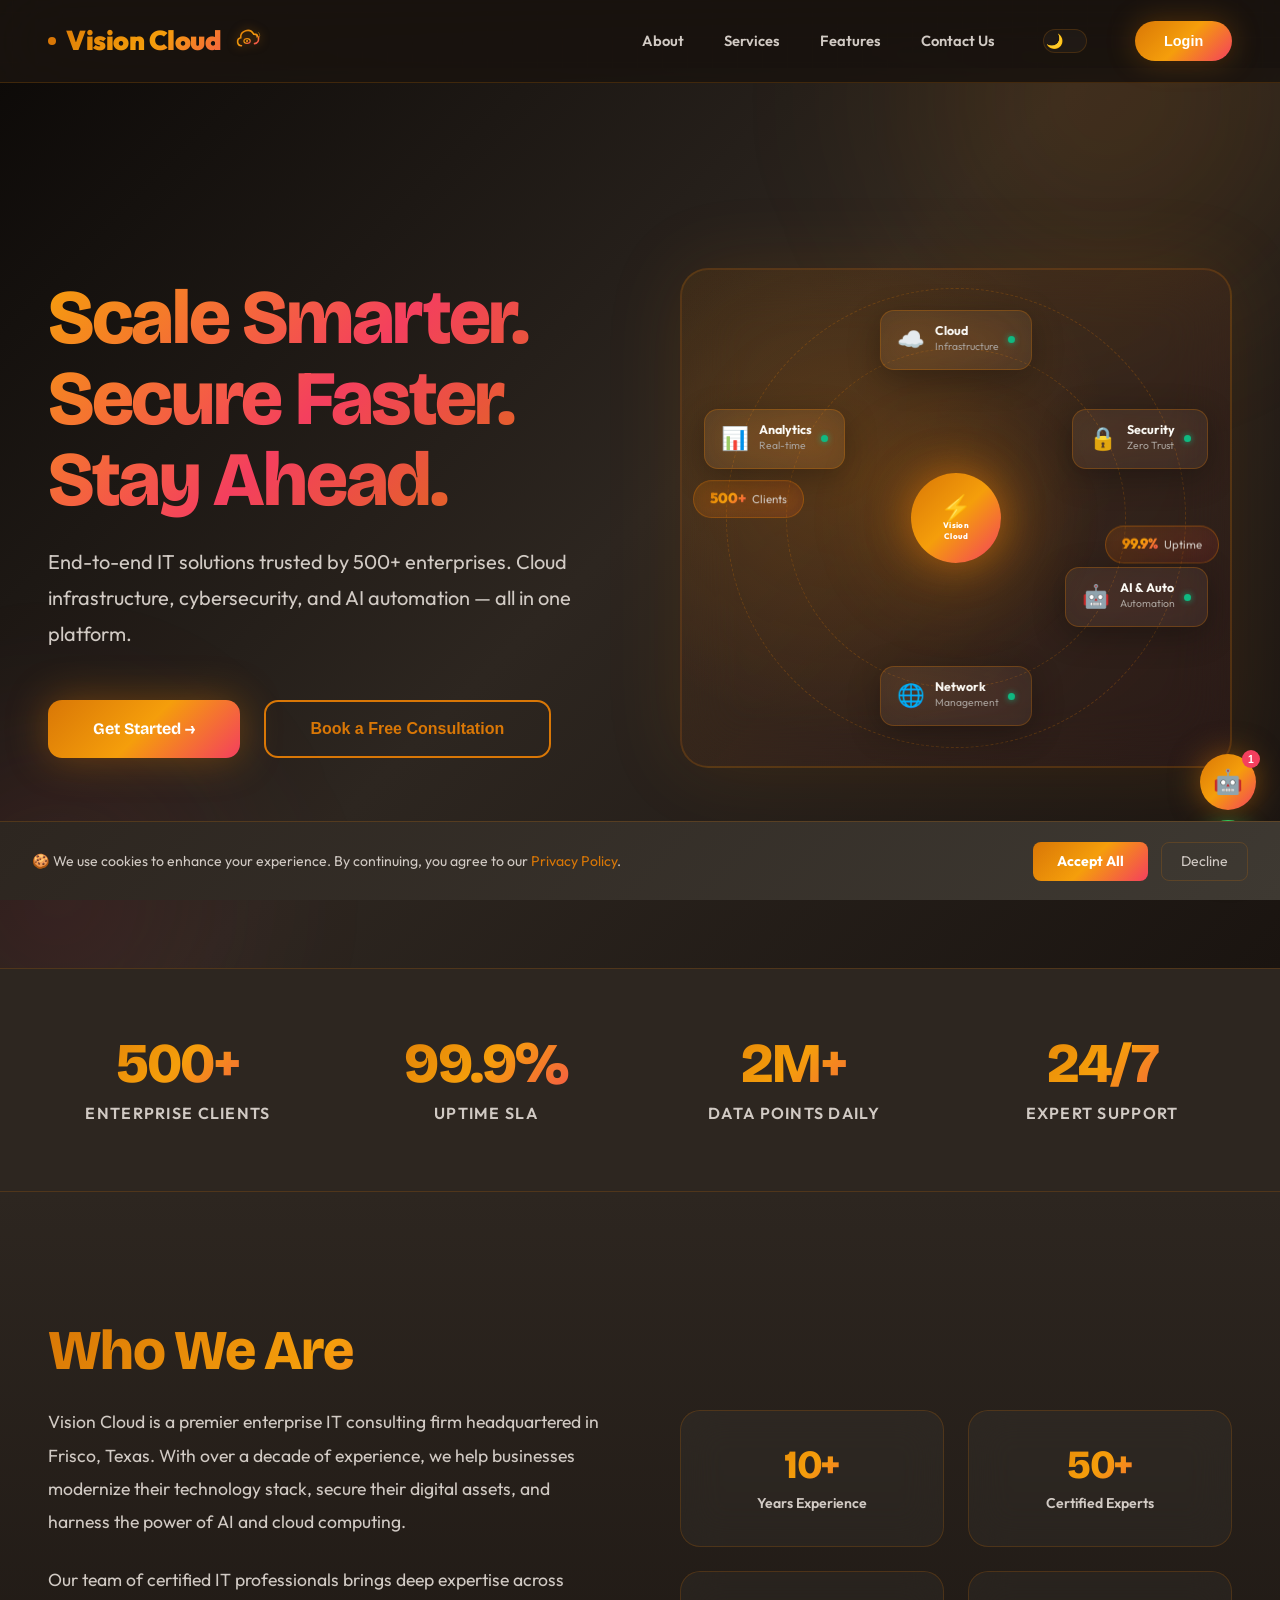
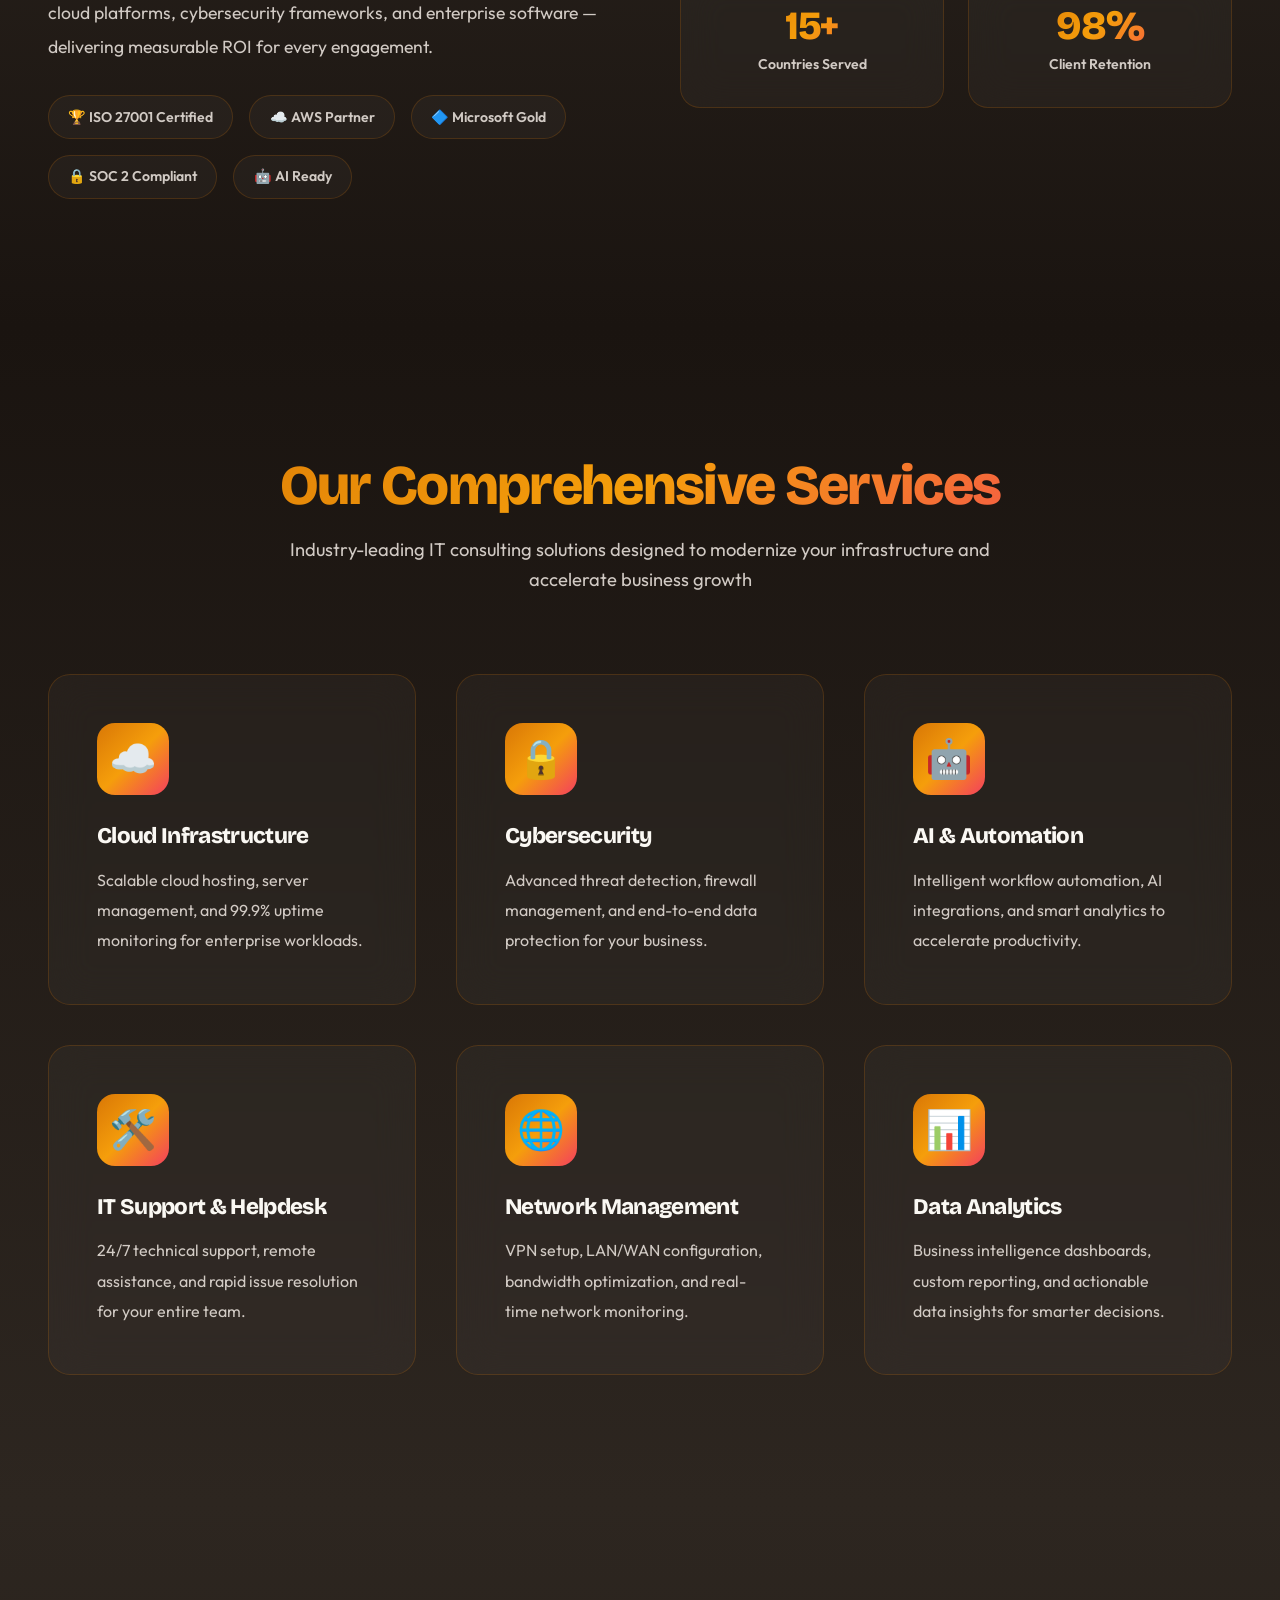
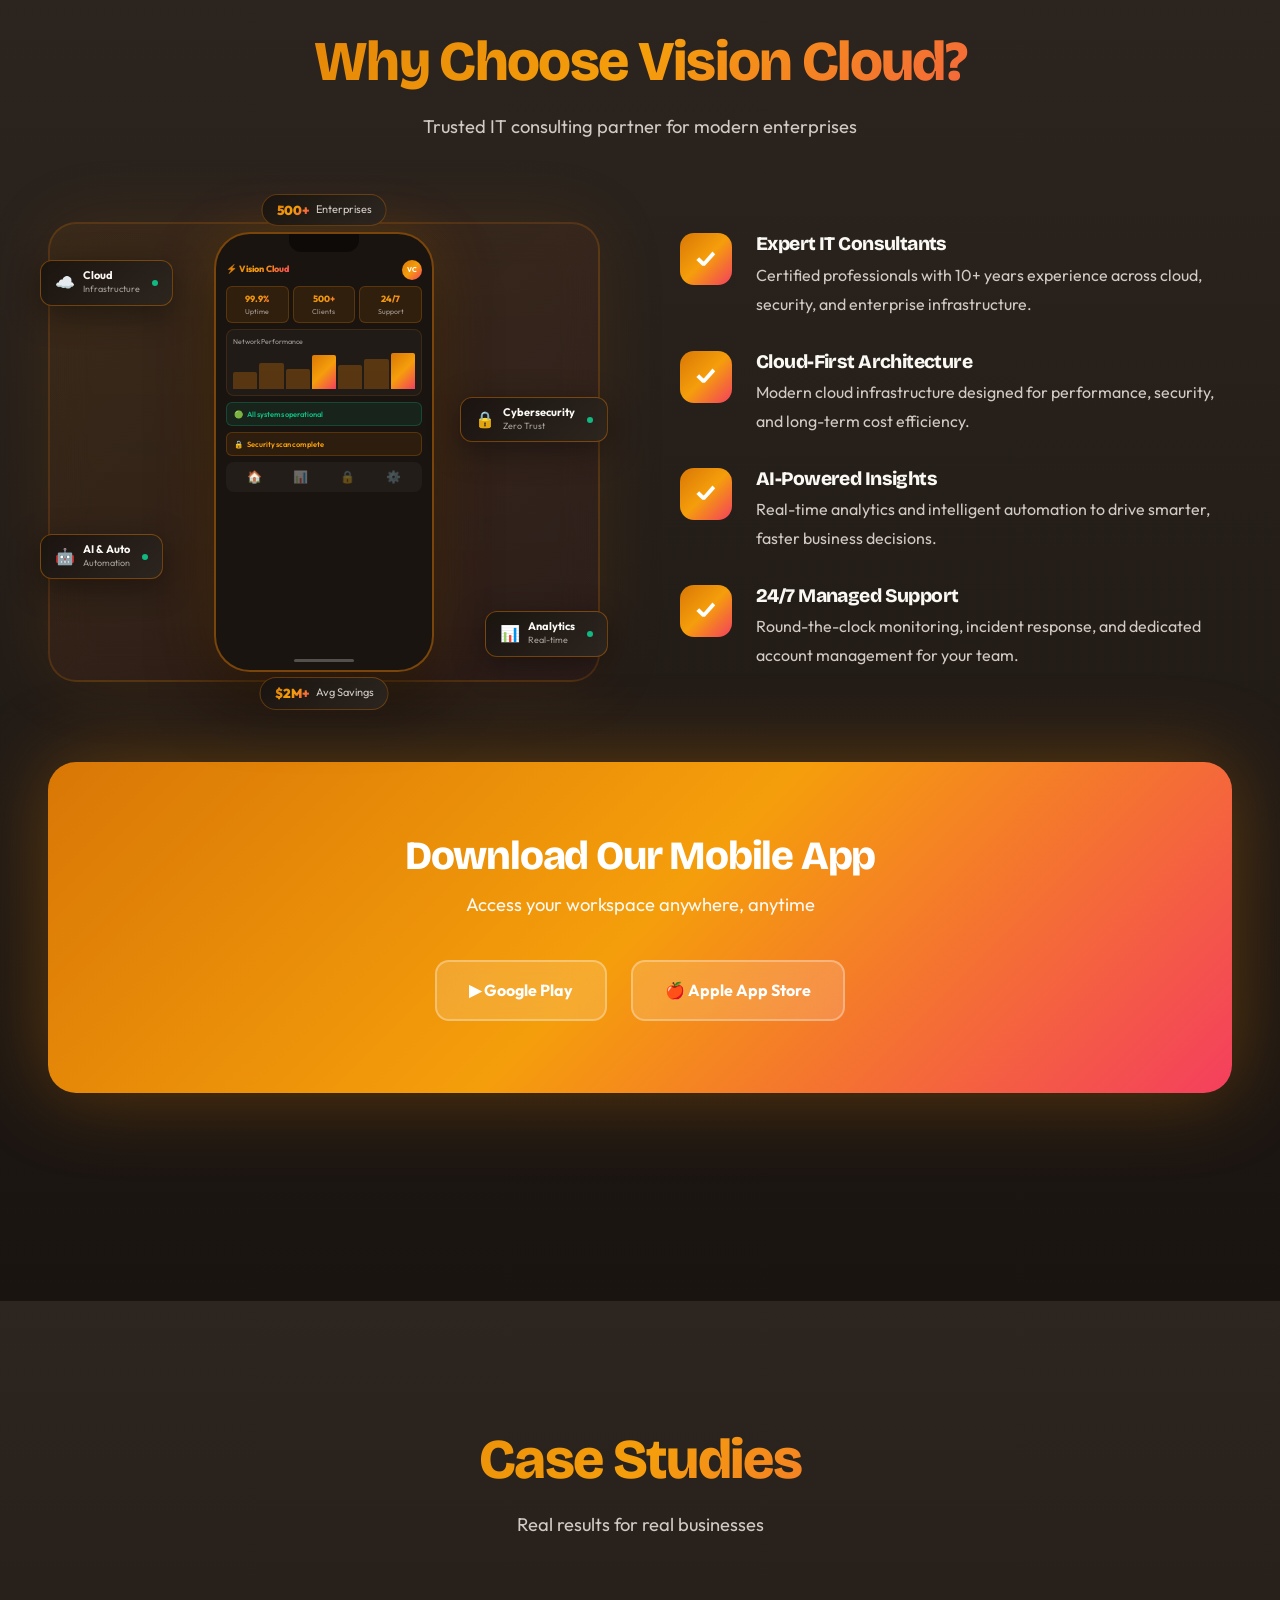
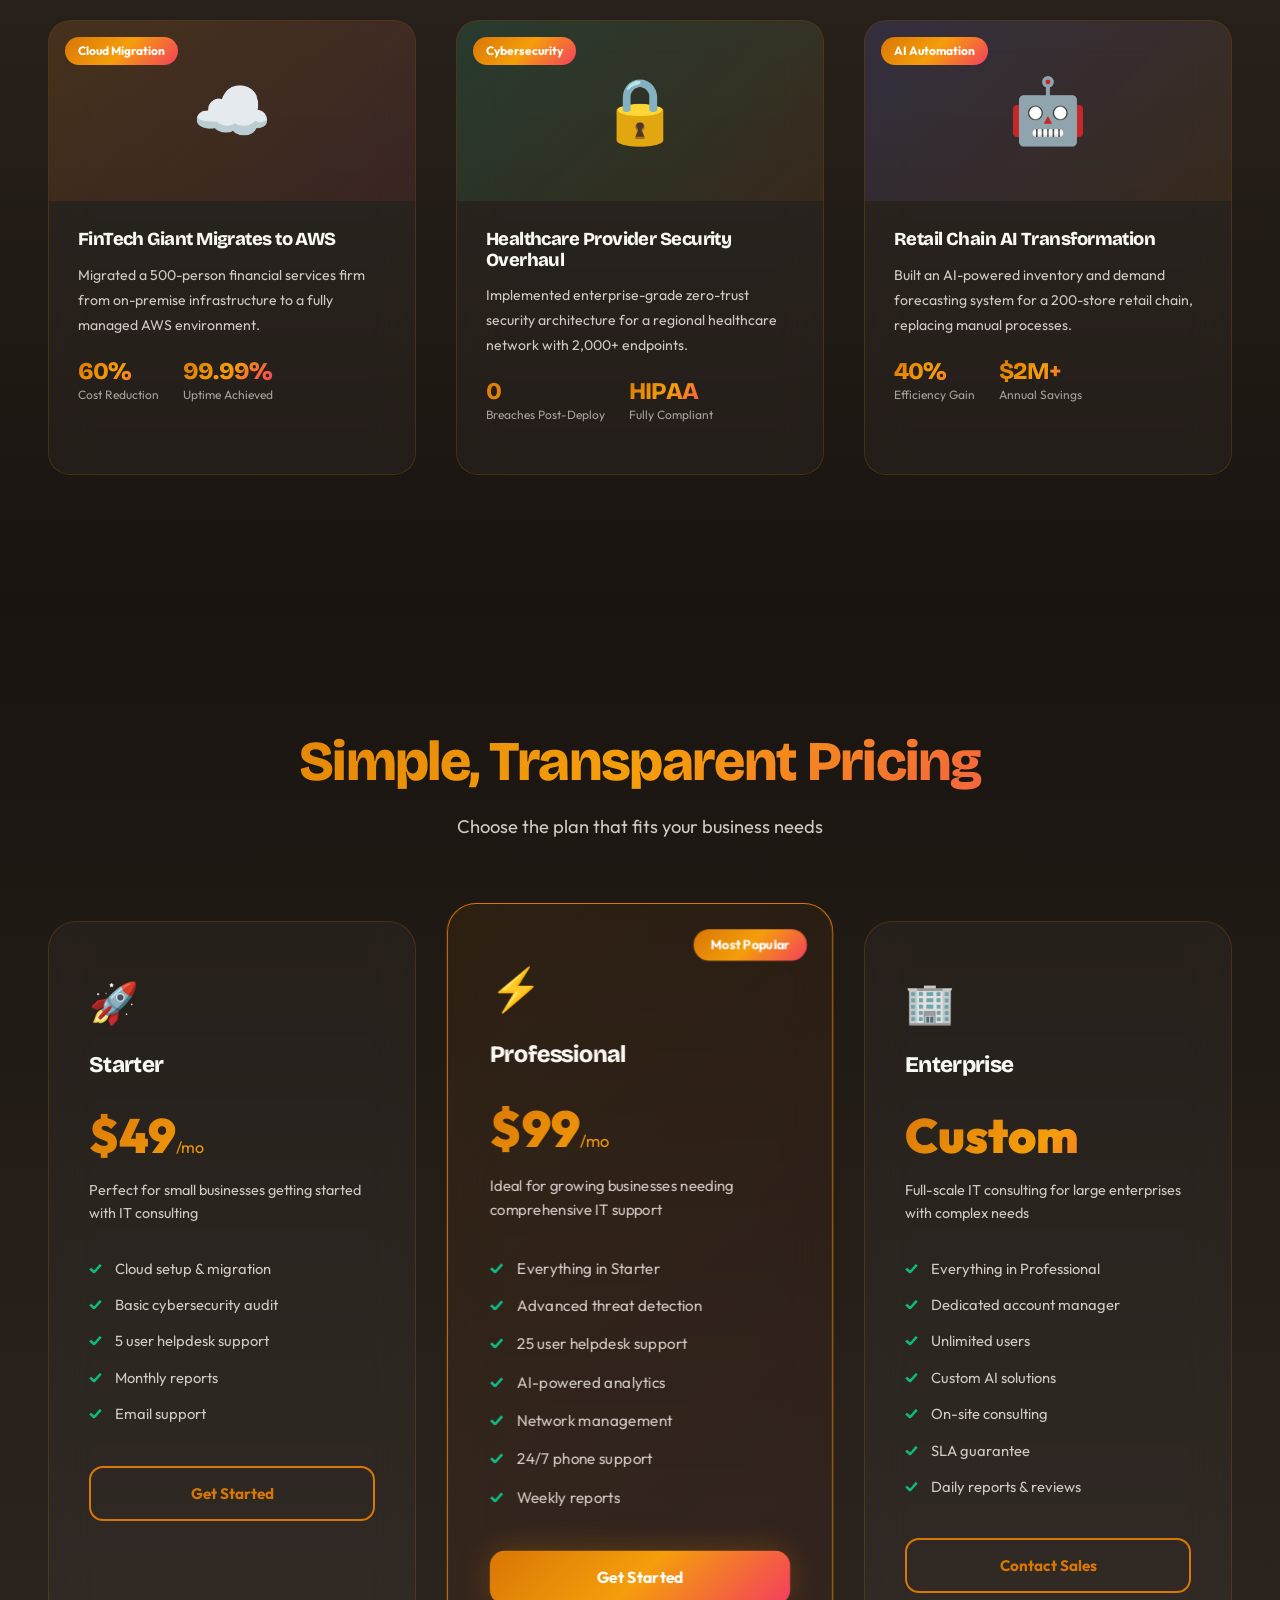
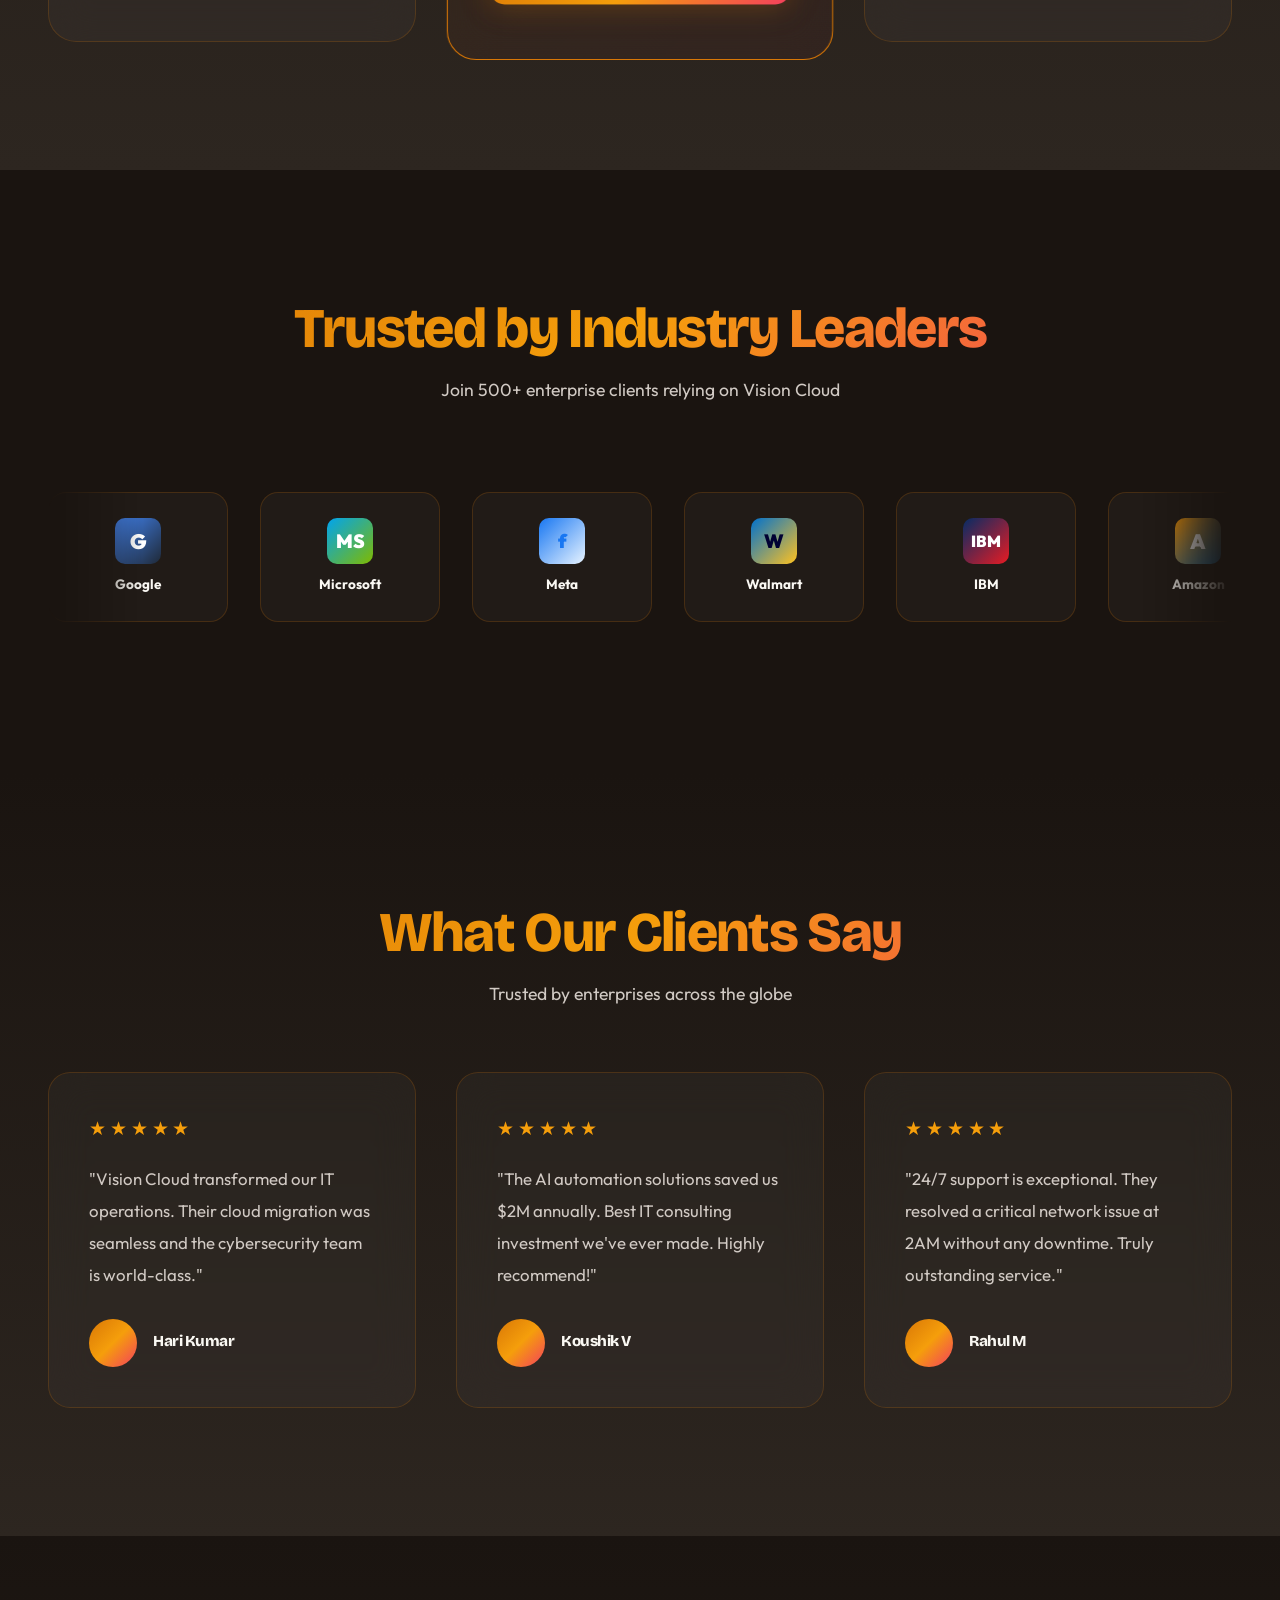
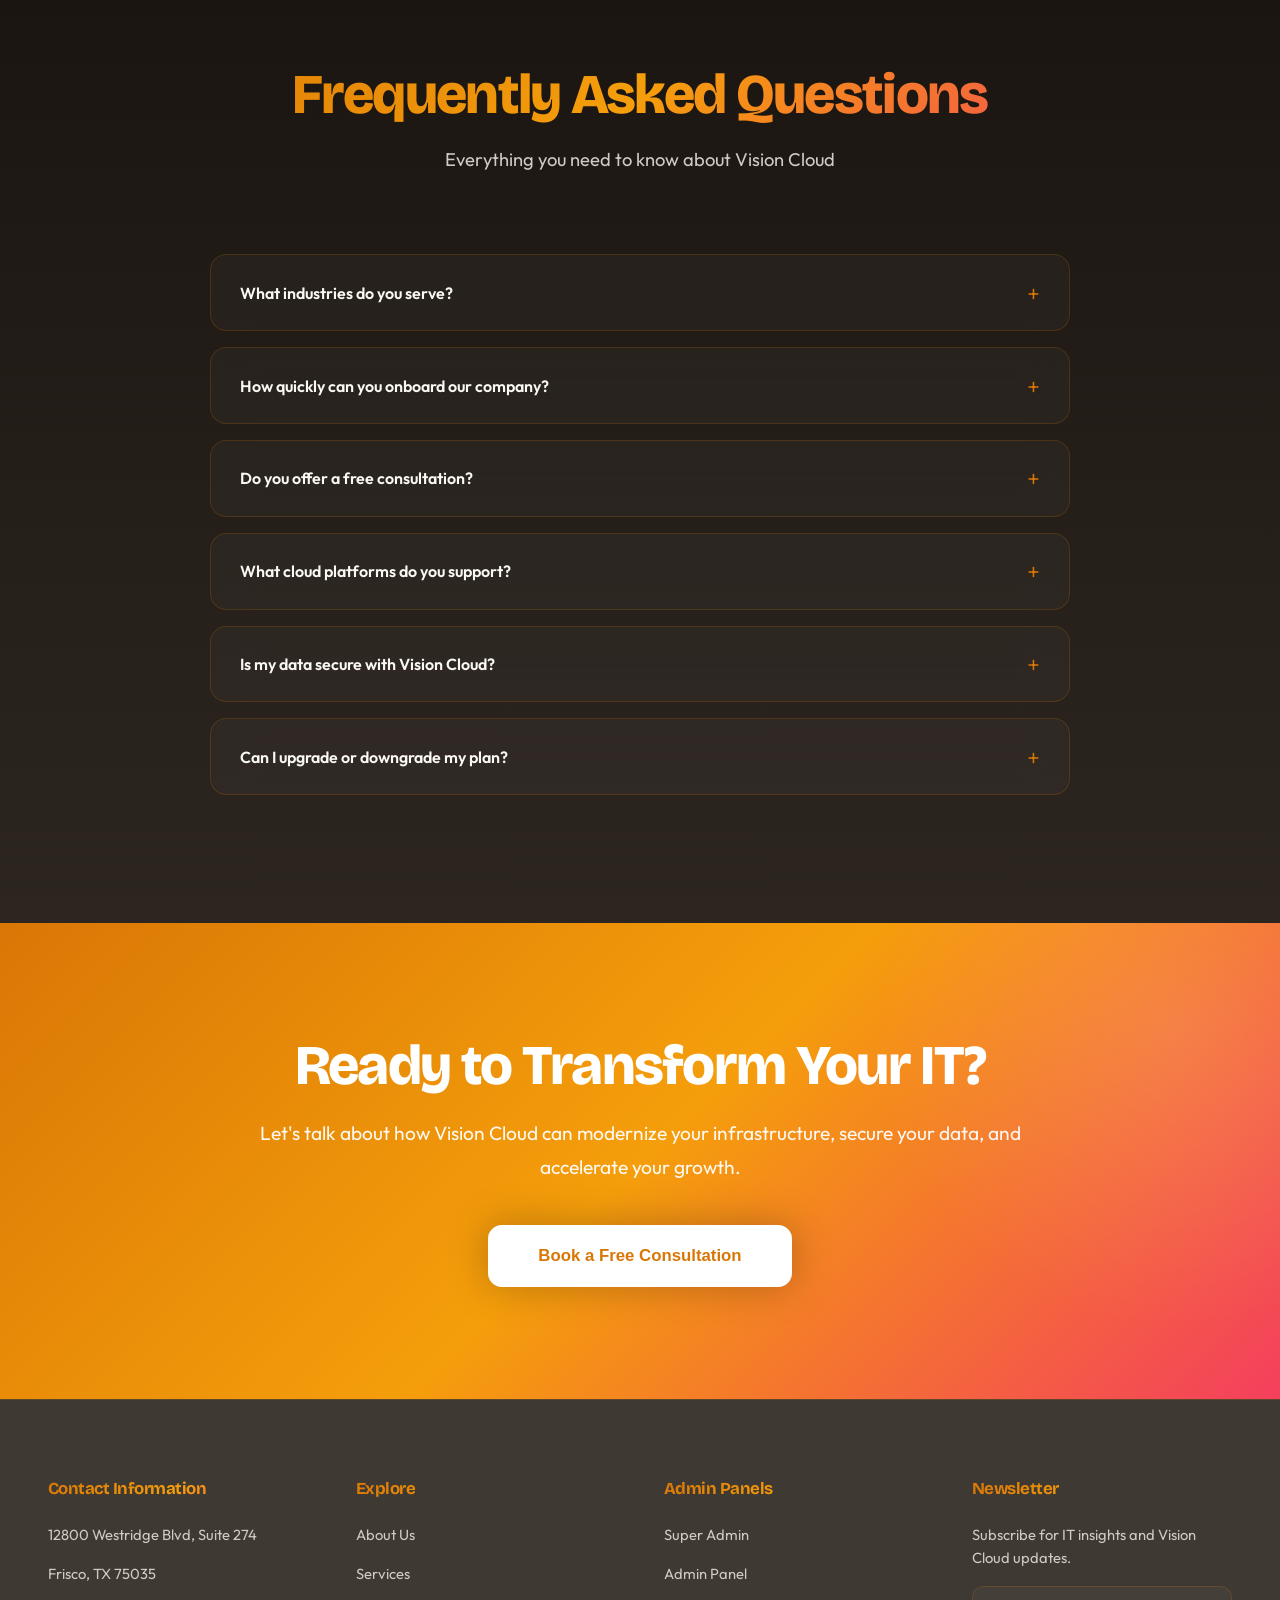
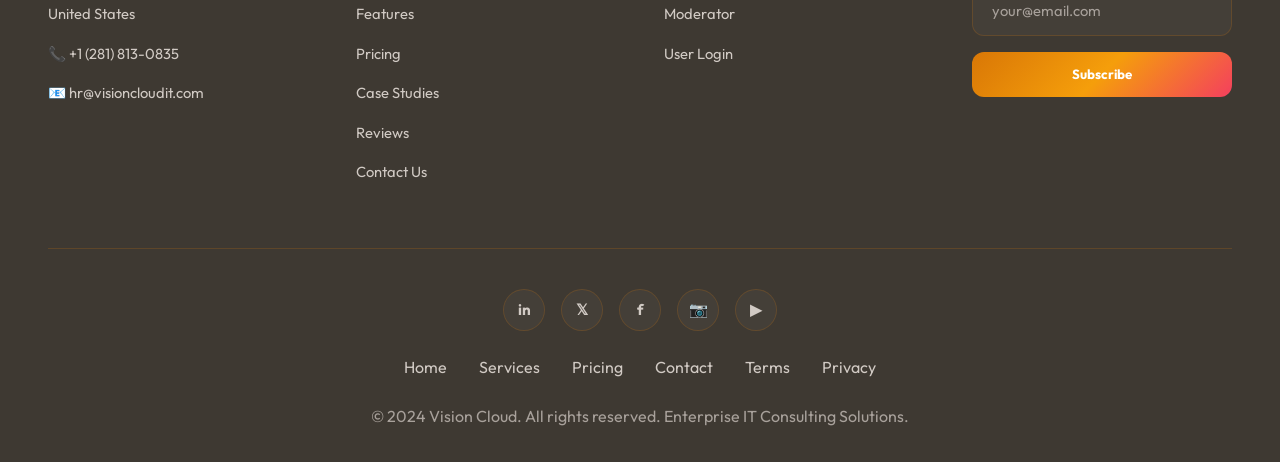
==== commit c8e7b305: "Final Changes" ====
--- a/index.html
+++ b/index.html
@@ -233,7 +233,7 @@
         <div class="pricing-grid">
             <div class="pricing-card scroll-reveal">
                 <div class="pricing-icon">🚀</div><h3>Starter</h3>
-                <div class="price">$499<span>/mo</span></div>
+                <div class="price">$49<span>/mo</span></div>
                 <p class="pricing-desc">Perfect for small businesses getting started with IT consulting</p>
                 <ul class="pricing-features"><li>Cloud setup & migration</li><li>Basic cybersecurity audit</li><li>5 user helpdesk support</li><li>Monthly reports</li><li>Email support</li></ul>
                 <button class="pricing-btn" onclick="openContactModal()">Get Started</button>
@@ -241,7 +241,7 @@
             <div class="pricing-card popular scroll-reveal">
                 <div class="popular-badge">Most Popular</div>
                 <div class="pricing-icon">⚡</div><h3>Professional</h3>
-                <div class="price">$999<span>/mo</span></div>
+                <div class="price">$99<span>/mo</span></div>
                 <p class="pricing-desc">Ideal for growing businesses needing comprehensive IT support</p>
                 <ul class="pricing-features"><li>Everything in Starter</li><li>Advanced threat detection</li><li>25 user helpdesk support</li><li>AI-powered analytics</li><li>Network management</li><li>24/7 phone support</li><li>Weekly reports</li></ul>
                 <button class="pricing-btn filled" onclick="openContactModal()">Get Started</button>
--- a/styles.css
+++ b/styles.css
@@ -18,375 +18,117 @@
         }
 
         * { margin:0; padding:0; box-sizing:border-box; }
-
         html { scroll-behavior:smooth; scroll-padding-top:80px; }
-
-        body {
-            font-family:'Outfit',-apple-system,BlinkMacSystemFont,sans-serif;
-            color:var(--text-primary);
-            background:linear-gradient(180deg,var(--primary-dark) 0%,var(--primary) 100%);
-            line-height:1.6;
-            overflow-x:hidden;
-        }
-
-        body::before {
-            content:'';
-            position:fixed; top:0; left:0; right:0; bottom:0;
-            background-image:
-                linear-gradient(0deg,transparent 24%,rgba(217,119,6,0.05) 25%,rgba(217,119,6,0.05) 26%,transparent 27%,transparent 74%,rgba(217,119,6,0.05) 75%,rgba(217,119,6,0.05) 76%,transparent 77%),
-                linear-gradient(90deg,transparent 24%,rgba(217,119,6,0.05) 25%,rgba(217,119,6,0.05) 26%,transparent 27%,transparent 74%,rgba(217,119,6,0.05) 75%,rgba(217,119,6,0.05) 76%,transparent 77%);
-            background-size:50px 50px;
-            pointer-events:none; z-index:0;
-        }
-
+        body { font-family:'Outfit',-apple-system,BlinkMacSystemFont,sans-serif; color:var(--text-primary); background:linear-gradient(180deg,var(--primary-dark) 0%,var(--primary) 100%); line-height:1.6; overflow-x:hidden; }
+        body::before { content:''; position:fixed; top:0; left:0; right:0; bottom:0; background-image: linear-gradient(0deg,transparent 24%,rgba(217,119,6,0.05) 25%,rgba(217,119,6,0.05) 26%,transparent 27%,transparent 74%,rgba(217,119,6,0.05) 75%,rgba(217,119,6,0.05) 76%,transparent 77%), linear-gradient(90deg,transparent 24%,rgba(217,119,6,0.05) 25%,rgba(217,119,6,0.05) 26%,transparent 27%,transparent 74%,rgba(217,119,6,0.05) 75%,rgba(217,119,6,0.05) 76%,transparent 77%); background-size:50px 50px; pointer-events:none; z-index:0; }
         h1,h2,h3,h4,h5,h6 { font-family:'Bricolage Grotesque',sans-serif; font-weight:800; line-height:1.1; letter-spacing:-0.03em; }
 
-        /* ===== HEADER ===== */
-        header {
-            position:fixed; top:0; left:0; right:0; z-index:999;
-            background:rgba(26,20,16,0.85);
-            backdrop-filter:blur(40px) saturate(180%);
-            border-bottom:1px solid var(--glass-border);
-            transition:all 0.4s ease;
-        }
+        header { position:fixed; top:0; left:0; right:0; z-index:999; background:rgba(26,20,16,0.85); backdrop-filter:blur(40px) saturate(180%); border-bottom:1px solid var(--glass-border); transition:all 0.4s ease; }
         header.scrolled { background:rgba(26,20,16,0.97); box-shadow:var(--shadow-glow); }
-
-        .header-wrapper {
-            max-width:1400px; margin:0 auto;
-            padding:1.2rem 3rem;
-            display:flex; justify-content:space-between; align-items:center;
-            position:relative; z-index:2;
-        }
-
-        .logo {
-            font-size:1.7rem; font-weight:900;
-            background:var(--gradient-sunset);
-            -webkit-background-clip:text; -webkit-text-fill-color:transparent; background-clip:text;
-            text-decoration:none; letter-spacing:-0.5px;
-            position:relative; transition:all 0.4s ease; cursor:pointer;
-            padding-left:18px;
-            display:inline-flex; align-items:center; gap:8px;
-        }
-        .logo::before {
-            content:'';
-            position:absolute; left:0; top:50%; transform:translateY(-50%);
-            width:8px; height:8px;
-            background:var(--accent-terracotta); border-radius:50%;
-            animation:pulse-dot 2s ease-in-out infinite;
-        }
-        @keyframes pulse-dot {
-            0%,100%{ transform:translateY(-50%) scale(1); opacity:1; }
-            50%{ transform:translateY(-50%) scale(1.6); opacity:0.5; }
-        }
+        .header-wrapper { max-width:1400px; margin:0 auto; padding:1.2rem 3rem; display:flex; justify-content:space-between; align-items:center; position:relative; z-index:2; }
+        .logo { font-size:1.7rem; font-weight:900; background:var(--gradient-sunset); -webkit-background-clip:text; -webkit-text-fill-color:transparent; background-clip:text; text-decoration:none; letter-spacing:-0.5px; position:relative; transition:all 0.4s ease; cursor:pointer; padding-left:18px; display:inline-flex; align-items:center; gap:8px; }
+        .logo::before { content:''; position:absolute; left:0; top:50%; transform:translateY(-50%); width:8px; height:8px; background:var(--accent-terracotta); border-radius:50%; animation:pulse-dot 2s ease-in-out infinite; }
+        @keyframes pulse-dot { 0%,100%{ transform:translateY(-50%) scale(1); opacity:1; } 50%{ transform:translateY(-50%) scale(1.6); opacity:0.5; } }
         .logo:hover { transform:scale(1.04); filter:drop-shadow(0 0 16px rgba(217,119,6,0.4)); }
-
         .logo-icon { flex-shrink:0; display:block; }
 
-        /* Hamburger */
-        .hamburger {
-            display:none; flex-direction:column; gap:5px;
-            cursor:pointer; padding:4px; background:none; border:none;
-        }
-        .hamburger span {
-            display:block; width:24px; height:2px;
-            background:var(--text-secondary); border-radius:2px;
-            transition:all 0.3s ease;
-        }
+        .hamburger { display:none; flex-direction:column; gap:5px; cursor:pointer; padding:4px; background:none; border:none; }
+        .hamburger span { display:block; width:24px; height:2px; background:var(--text-secondary); border-radius:2px; transition:all 0.3s ease; }
         .hamburger.open span:nth-child(1){ transform:rotate(45deg) translate(5px,5px); }
         .hamburger.open span:nth-child(2){ opacity:0; }
         .hamburger.open span:nth-child(3){ transform:rotate(-45deg) translate(5px,-5px); }
 
         nav { display:flex; align-items:center; gap:3rem; }
         nav ul { display:flex; list-style:none; gap:2.5rem; }
-        nav a {
-            color:var(--text-secondary); text-decoration:none;
-            font-weight:600; font-size:0.92rem;
-            position:relative; transition:all 0.3s ease;
-        }
-        nav a::after {
-            content:''; position:absolute; bottom:-5px; left:0;
-            width:0; height:2px;
-            background:var(--gradient-sunset);
-            transition:width 0.3s ease; border-radius:2px;
-        }
+        nav a { color:var(--text-secondary); text-decoration:none; font-weight:600; font-size:0.92rem; position:relative; transition:all 0.3s ease; }
+        nav a::after { content:''; position:absolute; bottom:-5px; left:0; width:0; height:2px; background:var(--gradient-sunset); transition:width 0.3s ease; border-radius:2px; }
         nav a:hover { color:var(--accent-terracotta); }
         nav a:hover::after { width:100%; }
-
-        .btn-nav {
-            background:var(--gradient-sunset); color:#fff;
-            padding:0.75rem 1.8rem; border-radius:50px;
-            font-weight:700; border:none; cursor:pointer;
-            font-size:0.9rem; transition:all 0.3s ease;
-            box-shadow:0 0 30px rgba(217,119,6,0.3);
-            white-space:nowrap;
-        }
+        .btn-nav { background:var(--gradient-sunset); color:#fff; padding:0.75rem 1.8rem; border-radius:50px; font-weight:700; border:none; cursor:pointer; font-size:0.9rem; transition:all 0.3s ease; box-shadow:0 0 30px rgba(217,119,6,0.3); white-space:nowrap; }
         .btn-nav:hover { transform:translateY(-3px); box-shadow:0 0 50px rgba(217,119,6,0.5); }
 
-        /* Mobile nav drawer */
-        .mobile-nav {
-            display:none; flex-direction:column; gap:0;
-            background:rgba(26,20,16,0.98);
-            border-top:1px solid var(--glass-border);
-            padding:1rem 0;
-        }
+        .mobile-nav { display:none; flex-direction:column; gap:0; background:rgba(26,20,16,0.98); border-top:1px solid var(--glass-border); padding:1rem 0; }
         .mobile-nav.open { display:flex; }
-        .mobile-nav a, .mobile-nav button {
-            padding:0.9rem 2rem; color:var(--text-secondary);
-            text-decoration:none; font-weight:600; font-size:1rem;
-            border:none; background:none; text-align:left; cursor:pointer;
-            transition:all 0.2s ease; border-bottom:1px solid rgba(217,119,6,0.08);
-        }
-        .mobile-nav a:hover, .mobile-nav button:hover {
-            color:var(--accent-terracotta);
-            background:rgba(217,119,6,0.05);
-        }
-
-        /* ===== HERO ===== */
-        .hero {
-            margin-top:68px;
-            background:linear-gradient(135deg,var(--primary-dark) 0%,var(--secondary) 50%,var(--primary) 100%);
-            padding:8rem 3rem; min-height:100vh;
-            display:flex; align-items:center;
-            position:relative; overflow:hidden; z-index:2;
-        }
-        .hero::before {
-            content:''; position:absolute; top:-30%; right:-10%;
-            width:600px; height:600px;
-            background:radial-gradient(circle,rgba(217,119,6,0.15) 0%,transparent 70%);
-            border-radius:50%; animation:float 12s ease-in-out infinite; filter:blur(60px);
-        }
-        .hero::after {
-            content:''; position:absolute; bottom:-20%; left:-15%;
-            width:500px; height:500px;
-            background:radial-gradient(circle,rgba(244,63,94,0.1) 0%,transparent 70%);
-            border-radius:50%; animation:float 14s ease-in-out infinite reverse; filter:blur(60px);
-        }
+        .mobile-nav a, .mobile-nav button { padding:0.9rem 2rem; color:var(--text-secondary); text-decoration:none; font-weight:600; font-size:1rem; border:none; background:none; text-align:left; cursor:pointer; transition:all 0.2s ease; border-bottom:1px solid rgba(217,119,6,0.08); }
+        .mobile-nav a:hover, .mobile-nav button:hover { color:var(--accent-terracotta); background:rgba(217,119,6,0.05); }
+
+        .hero { margin-top:68px; background:linear-gradient(135deg,var(--primary-dark) 0%,var(--secondary) 50%,var(--primary) 100%); padding:8rem 3rem; min-height:100vh; display:flex; align-items:center; position:relative; overflow:hidden; z-index:2; }
+        .hero::before { content:''; position:absolute; top:-30%; right:-10%; width:600px; height:600px; background:radial-gradient(circle,rgba(217,119,6,0.15) 0%,transparent 70%); border-radius:50%; animation:float 12s ease-in-out infinite; filter:blur(60px); }
+        .hero::after { content:''; position:absolute; bottom:-20%; left:-15%; width:500px; height:500px; background:radial-gradient(circle,rgba(244,63,94,0.1) 0%,transparent 70%); border-radius:50%; animation:float 14s ease-in-out infinite reverse; filter:blur(60px); }
         @keyframes float { 0%,100%{transform:translateY(0) translateX(0);} 50%{transform:translateY(40px) translateX(20px);} }
-
-        .hero-content {
-            max-width:1400px; margin:0 auto; width:100%;
-            display:grid; grid-template-columns:1fr 1fr; gap:5rem;
-            align-items:center; position:relative; z-index:2;
-        }
-        .hero-text h1 {
-            font-size:4.8rem; line-height:1.05; margin-bottom:1.5rem;
-            background:linear-gradient(135deg,#f59e0b 0%,#f43f5e 50%,#d97706 100%);
-            -webkit-background-clip:text; -webkit-text-fill-color:transparent; background-clip:text;
-            animation:slideInUp 0.9s cubic-bezier(0.34,1.56,0.64,1);
-        }
+        .hero-content { max-width:1400px; margin:0 auto; width:100%; display:grid; grid-template-columns:1fr 1fr; gap:5rem; align-items:center; position:relative; z-index:2; }
+        .hero-text h1 { font-size:4.8rem; line-height:1.05; margin-bottom:1.5rem; background:linear-gradient(135deg,#f59e0b 0%,#f43f5e 50%,#d97706 100%); -webkit-background-clip:text; -webkit-text-fill-color:transparent; background-clip:text; animation:slideInUp 0.9s cubic-bezier(0.34,1.56,0.64,1); }
         @keyframes slideInUp { from{transform:translateY(60px);opacity:0;} to{transform:translateY(0);opacity:1;} }
-
-        .hero-text p {
-            font-size:1.25rem; color:var(--text-secondary);
-            margin-bottom:3rem; line-height:1.8; max-width:560px;
-            animation:slideInUp 0.9s cubic-bezier(0.34,1.56,0.64,1) 0.1s both;
-        }
-        .hero-buttons {
-            display:flex; gap:1.5rem; flex-wrap:wrap;
-            animation:slideInUp 0.9s cubic-bezier(0.34,1.56,0.64,1) 0.2s both;
-        }
-
-        .btn-primary {
-            display:inline-flex; align-items:center; justify-content:center;
-            padding:1.1rem 2.8rem; font-size:1rem; font-weight:700;
-            border-radius:14px; border:none; cursor:pointer;
-            background:var(--gradient-sunset); color:#fff;
-            box-shadow:0 0 40px rgba(217,119,6,0.4);
-            transition:all 0.3s ease; text-decoration:none;
-            font-family:'Bricolage Grotesque',sans-serif;
-        }
+        .hero-text p { font-size:1.25rem; color:var(--text-secondary); margin-bottom:3rem; line-height:1.8; max-width:560px; animation:slideInUp 0.9s cubic-bezier(0.34,1.56,0.64,1) 0.1s both; }
+        .hero-buttons { display:flex; gap:1.5rem; flex-wrap:wrap; animation:slideInUp 0.9s cubic-bezier(0.34,1.56,0.64,1) 0.2s both; }
+
+        .btn-primary { display:inline-flex; align-items:center; justify-content:center; padding:1.1rem 2.8rem; font-size:1rem; font-weight:700; border-radius:14px; border:none; cursor:pointer; background:var(--gradient-sunset); color:#fff; box-shadow:0 0 40px rgba(217,119,6,0.4); transition:all 0.3s ease; text-decoration:none; font-family:'Bricolage Grotesque',sans-serif; }
         .btn-primary:hover { transform:translateY(-5px); box-shadow:0 0 70px rgba(217,119,6,0.6); }
-
-        .btn-secondary {
-            display:inline-flex; align-items:center; justify-content:center;
-            padding:1.1rem 2.8rem; font-size:1rem; font-weight:700;
-            border-radius:14px; border:2px solid var(--accent-terracotta);
-            cursor:pointer; background:transparent; color:var(--accent-terracotta);
-            transition:all 0.3s ease;
-        }
+        .btn-secondary { display:inline-flex; align-items:center; justify-content:center; padding:1.1rem 2.8rem; font-size:1rem; font-weight:700; border-radius:14px; border:2px solid var(--accent-terracotta); cursor:pointer; background:transparent; color:var(--accent-terracotta); transition:all 0.3s ease; }
         .btn-secondary:hover { background:var(--glass-hover); transform:translateY(-5px); box-shadow:0 0 30px rgba(217,119,6,0.25); }
 
-        .hero-visual {
-            width:100%; height:500px;
-            background:linear-gradient(135deg,rgba(217,119,6,0.1) 0%,rgba(244,63,94,0.05) 100%);
-            border-radius:28px; border:2px solid var(--glass-border);
-            display:flex; align-items:center; justify-content:center;
-            font-size:8rem; backdrop-filter:blur(30px);
-            box-shadow:0 0 80px rgba(217,119,6,0.12);
-            animation:slideInRight 0.9s cubic-bezier(0.34,1.56,0.64,1) 0.3s both;
-            position:relative; overflow:hidden;
-        }
+        .hero-visual { width:100%; height:500px; background:linear-gradient(135deg,rgba(217,119,6,0.1) 0%,rgba(244,63,94,0.05) 100%); border-radius:28px; border:2px solid var(--glass-border); display:flex; align-items:center; justify-content:center; font-size:8rem; backdrop-filter:blur(30px); box-shadow:0 0 80px rgba(217,119,6,0.12); animation:slideInRight 0.9s cubic-bezier(0.34,1.56,0.64,1) 0.3s both; position:relative; overflow:hidden; }
         @keyframes slideInRight { from{transform:translateX(60px);opacity:0;} to{transform:translateX(0);opacity:1;} }
-        .hero-visual::before {
-            content:''; position:absolute; inset:0;
-            background:radial-gradient(circle at 30% 40%,rgba(217,119,6,0.2),transparent 55%);
-            animation:pulse 4s ease-in-out infinite;
-        }
+        .hero-visual::before { content:''; position:absolute; inset:0; background:radial-gradient(circle at 30% 40%,rgba(217,119,6,0.2),transparent 55%); animation:pulse 4s ease-in-out infinite; }
         @keyframes pulse { 0%,100%{opacity:0.5;} 50%{opacity:1;} }
 
-        /* ===== STATS ===== */
-        .stats {
-            background:var(--secondary); padding:4rem 3rem;
-            border-top:1px solid var(--glass-border);
-            border-bottom:1px solid var(--glass-border);
-            position:relative; z-index:2;
-        }
-        .stats-grid {
-            max-width:1400px; margin:0 auto;
-            display:grid; grid-template-columns:repeat(4,1fr); gap:3rem; text-align:center;
-        }
-        .stat-item h3 {
-            font-size:3.5rem;
-            background:var(--gradient-sunset);
-            -webkit-background-clip:text; -webkit-text-fill-color:transparent; background-clip:text;
-            font-weight:900; margin-bottom:0.4rem;
-        }
+        .stats { background:var(--secondary); padding:4rem 3rem; border-top:1px solid var(--glass-border); border-bottom:1px solid var(--glass-border); position:relative; z-index:2; }
+        .stats-grid { max-width:1400px; margin:0 auto; display:grid; grid-template-columns:repeat(4,1fr); gap:3rem; text-align:center; }
+        .stat-item h3 { font-size:3.5rem; background:var(--gradient-sunset); -webkit-background-clip:text; -webkit-text-fill-color:transparent; background-clip:text; font-weight:900; margin-bottom:0.4rem; }
         .stat-item p { color:var(--text-secondary); font-size:1rem; font-weight:600; text-transform:uppercase; letter-spacing:0.08em; }
 
-        /* ===== SERVICES ===== */
-        .services {
-            padding:8rem 3rem;
-            background:linear-gradient(180deg,var(--primary) 0%,var(--secondary) 100%);
-            position:relative; z-index:2;
-        }
+        .services { padding:8rem 3rem; background:linear-gradient(180deg,var(--primary) 0%,var(--secondary) 100%); position:relative; z-index:2; }
         .section-header { max-width:1400px; margin:0 auto 5rem; text-align:center; }
-        .section-header h2 {
-            font-size:3.5rem; margin-bottom:1.2rem;
-            background:var(--gradient-sunset);
-            -webkit-background-clip:text; -webkit-text-fill-color:transparent; background-clip:text;
-        }
+        .section-header h2 { font-size:3.5rem; margin-bottom:1.2rem; background:var(--gradient-sunset); -webkit-background-clip:text; -webkit-text-fill-color:transparent; background-clip:text; }
         .section-header p { font-size:1.15rem; color:var(--text-secondary); max-width:700px; margin:0 auto; }
-
-        .services-grid {
-            max-width:1400px; margin:0 auto;
-            display:grid; grid-template-columns:repeat(3,1fr); gap:2.5rem;
-        }
-        .service-card {
-            background:var(--glass); border:1.5px solid var(--glass-border);
-            padding:3rem; border-radius:22px; cursor:pointer;
-            transition:all 0.4s ease; position:relative; overflow:hidden;
-            display:flex; flex-direction:column; backdrop-filter:blur(20px);
-        }
-        .service-card::before {
-            content:''; position:absolute; top:0; left:0; right:0; height:3px;
-            background:var(--gradient-sunset); transform:scaleX(0); transform-origin:left;
-            transition:transform 0.4s ease;
-        }
+        .services-grid { max-width:1400px; margin:0 auto; display:grid; grid-template-columns:repeat(3,1fr); gap:2.5rem; }
+        .service-card { background:var(--glass); border:1.5px solid var(--glass-border); padding:3rem; border-radius:22px; cursor:pointer; transition:all 0.4s ease; position:relative; overflow:hidden; display:flex; flex-direction:column; backdrop-filter:blur(20px); }
+        .service-card::before { content:''; position:absolute; top:0; left:0; right:0; height:3px; background:var(--gradient-sunset); transform:scaleX(0); transform-origin:left; transition:transform 0.4s ease; }
         .service-card:hover::before { transform:scaleX(1); }
         .service-card:hover { border-color:var(--accent-terracotta); background:var(--glass-hover); transform:translateY(-12px); box-shadow:0 0 60px rgba(217,119,6,0.2); }
-        .service-icon {
-            width:72px; height:72px; background:var(--gradient-sunset);
-            border-radius:18px; display:flex; align-items:center; justify-content:center;
-            font-size:2.4rem; margin-bottom:1.8rem; transition:all 0.4s ease;
-        }
+        .service-icon { width:72px; height:72px; background:var(--gradient-sunset); border-radius:18px; display:flex; align-items:center; justify-content:center; font-size:2.4rem; margin-bottom:1.8rem; transition:all 0.4s ease; }
         .service-card:hover .service-icon { transform:scale(1.15) rotate(-8deg); }
         .service-card h3 { font-size:1.4rem; margin-bottom:1rem; transition:color 0.3s ease; }
         .service-card p { color:var(--text-secondary); line-height:1.9; flex-grow:1; }
         .service-card:hover h3 { color:var(--accent-terracotta); }
 
-        /* ===== FEATURES ===== */
-        .features {
-            padding:8rem 3rem;
-            background:linear-gradient(180deg,var(--secondary) 0%,var(--primary) 100%);
-            position:relative; z-index:2;
-        }
+        .features { padding:8rem 3rem; background:linear-gradient(180deg,var(--secondary) 0%,var(--primary) 100%); position:relative; z-index:2; }
         .features-content { max-width:1400px; margin:0 auto; }
         .features-grid { display:grid; grid-template-columns:1fr 1fr; gap:5rem; align-items:center; margin-bottom:5rem; }
-        .feature-visual {
-            width:100%; height:460px;
-            background:linear-gradient(135deg,rgba(217,119,6,0.1) 0%,rgba(244,63,94,0.05) 100%);
-            border-radius:28px; border:2px solid var(--glass-border);
-            display:flex; align-items:center; justify-content:center;
-            font-size:7rem; backdrop-filter:blur(20px);
-            box-shadow:0 0 70px rgba(217,119,6,0.12);
-        }
-        .features-text h2 {
-            font-size:3.5rem; margin-bottom:2.5rem;
-            background:var(--gradient-sunset);
-            -webkit-background-clip:text; -webkit-text-fill-color:transparent; background-clip:text;
-        }
+        .feature-visual { width:100%; height:460px; background:linear-gradient(135deg,rgba(217,119,6,0.1) 0%,rgba(244,63,94,0.05) 100%); border-radius:28px; border:2px solid var(--glass-border); display:flex; align-items:center; justify-content:center; font-size:7rem; backdrop-filter:blur(20px); box-shadow:0 0 70px rgba(217,119,6,0.12); }
+        .features-text h2 { font-size:3.5rem; margin-bottom:2.5rem; background:var(--gradient-sunset); -webkit-background-clip:text; -webkit-text-fill-color:transparent; background-clip:text; }
         .features-list { display:flex; flex-direction:column; gap:2rem; }
         .feature-item { display:flex; gap:1.5rem; align-items:flex-start; }
-        .feature-check {
-            flex-shrink:0; width:52px; height:52px;
-            background:var(--gradient-sunset); border-radius:14px;
-            display:flex; align-items:center; justify-content:center;
-            color:#fff; font-weight:900; font-size:1.4rem;
-        }
+        .feature-check { flex-shrink:0; width:52px; height:52px; background:var(--gradient-sunset); border-radius:14px; display:flex; align-items:center; justify-content:center; color:#fff; font-weight:900; font-size:1.4rem; }
         .feature-item h3 { font-size:1.2rem; margin-bottom:0.4rem; }
         .feature-item p { color:var(--text-secondary); line-height:1.8; margin:0; }
 
-        .app-download {
-            background:var(--gradient-sunset); color:#fff;
-            padding:4.5rem 3rem; border-radius:28px; text-align:center;
-            margin:5rem 0; box-shadow:0 0 80px rgba(217,119,6,0.35);
-        }
+        .app-download { background:var(--gradient-sunset); color:#fff; padding:4.5rem 3rem; border-radius:28px; text-align:center; margin:5rem 0; box-shadow:0 0 80px rgba(217,119,6,0.35); }
         .app-download h2 { font-size:2.5rem; margin-bottom:0.8rem; }
         .app-download p { font-size:1.15rem; opacity:0.95; margin-bottom:2.5rem; }
         .app-buttons { display:flex; gap:1.5rem; justify-content:center; flex-wrap:wrap; }
-        .app-btn {
-            display:inline-flex; align-items:center; gap:1rem;
-            background:rgba(255,255,255,0.15); color:#fff;
-            padding:1rem 2rem; border-radius:14px; text-decoration:none;
-            border:2px solid rgba(255,255,255,0.3); transition:all 0.3s ease;
-            font-weight:700; backdrop-filter:blur(20px);
-        }
+        .app-btn { display:inline-flex; align-items:center; gap:1rem; background:rgba(255,255,255,0.15); color:#fff; padding:1rem 2rem; border-radius:14px; text-decoration:none; border:2px solid rgba(255,255,255,0.3); transition:all 0.3s ease; font-weight:700; backdrop-filter:blur(20px); }
         .app-btn:hover { background:rgba(255,255,255,0.25); transform:translateY(-3px); }
 
-        /* ===== CLIENTS ===== */
-        .clients {
-            padding:8rem 3rem; background:var(--primary);
-            overflow:hidden; position:relative; z-index:2;
-        }
+        .clients { padding:8rem 3rem; background:var(--primary); overflow:hidden; position:relative; z-index:2; }
         .clients-container { max-width:1400px; margin:0 auto; }
-        .clients h2 {
-            text-align:center; font-size:3.5rem; margin-bottom:1rem;
-            background:var(--gradient-sunset);
-            -webkit-background-clip:text; -webkit-text-fill-color:transparent; background-clip:text;
-        }
+        .clients h2 { text-align:center; font-size:3.5rem; margin-bottom:1rem; background:var(--gradient-sunset); -webkit-background-clip:text; -webkit-text-fill-color:transparent; background-clip:text; }
         .clients-subtitle { text-align:center; color:var(--text-secondary); font-size:1.1rem; margin-bottom:4rem; }
-        .carousel-wrapper {
-            overflow:hidden; padding:1.5rem 0;
-            mask-image:linear-gradient(90deg,transparent 0%,black 8%,black 92%,transparent 100%);
-        }
+        .carousel-wrapper { overflow:hidden; padding:1.5rem 0; mask-image:linear-gradient(90deg,transparent 0%,black 8%,black 92%,transparent 100%); }
         .carousel-inner { display:flex; animation:carousel-scroll 35s linear infinite; width:max-content; }
         .carousel-inner:hover { animation-play-state:paused; }
         @keyframes carousel-scroll { 0%{transform:translateX(0);} 100%{transform:translateX(-50%);} }
-        .client-logo-carousel {
-            background:var(--glass); border:1.5px solid var(--glass-border);
-            padding:1.5rem 2rem; border-radius:18px;
-            display:flex; align-items:center; justify-content:center; flex-direction:column;
-            min-width:180px; height:130px; margin-right:2rem; flex-shrink:0;
-            cursor:pointer; backdrop-filter:blur(20px); gap:0.6rem;
-            transition:all 0.3s ease;
-        }
+        .client-logo-carousel { background:var(--glass); border:1.5px solid var(--glass-border); padding:1.5rem 2rem; border-radius:18px; display:flex; align-items:center; justify-content:center; flex-direction:column; min-width:180px; height:130px; margin-right:2rem; flex-shrink:0; cursor:pointer; backdrop-filter:blur(20px); gap:0.6rem; transition:all 0.3s ease; }
         .client-logo-carousel:hover { border-color:var(--accent-terracotta); background:var(--glass-hover); transform:translateY(-8px); }
-        .client-logo {
-            width:46px; height:46px; border-radius:10px;
-            display:flex; align-items:center; justify-content:center;
-            font-weight:900; color:#fff; font-size:1.1rem; min-width:46px;
-        }
+        .client-logo { width:46px; height:46px; border-radius:10px; display:flex; align-items:center; justify-content:center; font-weight:900; color:#fff; font-size:1.1rem; min-width:46px; }
         .client-name { font-size:0.85rem; font-weight:700; color:var(--text-primary); white-space:nowrap; }
 
-        /* ===== TESTIMONIALS ===== */
-        .testimonials {
-            padding:8rem 3rem;
-            background:linear-gradient(180deg,var(--primary) 0%,var(--secondary) 100%);
-            position:relative; z-index:2;
-        }
+        .testimonials { padding:8rem 3rem; background:linear-gradient(180deg,var(--primary) 0%,var(--secondary) 100%); position:relative; z-index:2; }
         .testimonials-container { max-width:1400px; margin:0 auto; }
-        .testimonials h2 {
-            text-align:center; font-size:3.5rem; margin-bottom:1rem;
-            background:var(--gradient-sunset);
-            -webkit-background-clip:text; -webkit-text-fill-color:transparent; background-clip:text;
-        }
+        .testimonials h2 { text-align:center; font-size:3.5rem; margin-bottom:1rem; background:var(--gradient-sunset); -webkit-background-clip:text; -webkit-text-fill-color:transparent; background-clip:text; }
         .testimonials-subtitle { text-align:center; color:var(--text-secondary); font-size:1.1rem; margin-bottom:4rem; }
         .testimonials-grid { display:grid; grid-template-columns:repeat(3,1fr); gap:2.5rem; }
-        .testimonial-card {
-            background:var(--glass); border:1.5px solid var(--glass-border);
-            padding:2.5rem; border-radius:22px; backdrop-filter:blur(20px);
-            transition:all 0.4s ease;
-        }
+        .testimonial-card { background:var(--glass); border:1.5px solid var(--glass-border); padding:2.5rem; border-radius:22px; backdrop-filter:blur(20px); transition:all 0.4s ease; }
         .testimonial-card:hover { border-color:var(--accent-terracotta); background:var(--glass-hover); transform:translateY(-10px); box-shadow:0 0 50px rgba(217,119,6,0.15); }
         .stars { color:var(--accent-gold); margin-bottom:1.2rem; font-size:1.2rem; letter-spacing:0.2em; }
         .testimonial-text { color:var(--text-secondary); font-size:1.05rem; margin-bottom:1.8rem; line-height:1.9; }
@@ -395,234 +137,88 @@
         .author-info h4 { font-size:0.95rem; color:var(--text-primary); margin-bottom:0.2rem; }
         .author-info p { font-size:0.85rem; color:var(--text-tertiary); }
 
-        /* ===== CTA ===== */
-        .cta {
-            background:var(--gradient-sunset); color:#fff;
-            padding:7rem 3rem; text-align:center;
-            position:relative; overflow:hidden; z-index:2;
-        }
-        .cta::before {
-            content:''; position:absolute; top:-40%; right:-15%;
-            width:600px; height:600px;
-            background:radial-gradient(circle,rgba(255,255,255,0.1) 0%,transparent 70%);
-            border-radius:50%; animation:float 10s ease-in-out infinite;
-        }
+        .cta { background:var(--gradient-sunset); color:#fff; padding:7rem 3rem; text-align:center; position:relative; overflow:hidden; z-index:2; }
+        .cta::before { content:''; position:absolute; top:-40%; right:-15%; width:600px; height:600px; background:radial-gradient(circle,rgba(255,255,255,0.1) 0%,transparent 70%); border-radius:50%; animation:float 10s ease-in-out infinite; }
         .cta-content { max-width:800px; margin:0 auto; position:relative; z-index:1; }
         .cta h2 { font-size:3.5rem; margin-bottom:1.2rem; font-weight:900; }
         .cta p { font-size:1.2rem; opacity:0.95; margin-bottom:2.5rem; line-height:1.8; }
-        .btn-cta {
-            display:inline-flex; align-items:center; justify-content:center;
-            padding:1.2rem 3rem; font-size:1.05rem; font-weight:700;
-            border-radius:14px; border:2px solid #fff;
-            background:#fff; color:var(--accent-terracotta); cursor:pointer;
-            transition:all 0.3s ease; box-shadow:0 0 40px rgba(0,0,0,0.25);
-        }
+        .btn-cta { display:inline-flex; align-items:center; justify-content:center; padding:1.2rem 3rem; font-size:1.05rem; font-weight:700; border-radius:14px; border:2px solid #fff; background:#fff; color:var(--accent-terracotta); cursor:pointer; transition:all 0.3s ease; box-shadow:0 0 40px rgba(0,0,0,0.25); }
         .btn-cta:hover { transform:translateY(-5px); background:var(--accent-terracotta); color:#fff; border-color:var(--accent-terracotta); box-shadow:0 0 60px rgba(0,0,0,0.35); }
 
-        /* ===== FOOTER ===== */
-        footer {
-            background:var(--tertiary); color:var(--text-primary);
-            padding:5rem 3rem 2rem;
-            border-top:1px solid var(--glass-border);
-            position:relative; z-index:2;
-        }
-        .footer-content {
-            max-width:1400px; margin:0 auto;
-            display:grid; grid-template-columns:repeat(4,1fr); gap:3rem; margin-bottom:3rem;
-        }
-        .footer-section h3 {
-            font-size:1.05rem; margin-bottom:1.5rem;
-            background:var(--gradient-sunset);
-            -webkit-background-clip:text; -webkit-text-fill-color:transparent; background-clip:text;
-            font-weight:700;
-        }
-        .footer-section p, .footer-section a {
-            color:var(--text-secondary); text-decoration:none;
-            display:block; margin-bottom:1rem;
-            transition:all 0.3s ease; font-size:0.92rem;
-        }
+        footer { background:var(--tertiary); color:var(--text-primary); padding:5rem 3rem 2rem; border-top:1px solid var(--glass-border); position:relative; z-index:2; }
+        .footer-content { max-width:1400px; margin:0 auto; display:grid; grid-template-columns:repeat(4,1fr); gap:3rem; margin-bottom:3rem; }
+        .footer-section h3 { font-size:1.05rem; margin-bottom:1.5rem; background:var(--gradient-sunset); -webkit-background-clip:text; -webkit-text-fill-color:transparent; background-clip:text; font-weight:700; }
+        .footer-section p, .footer-section a { color:var(--text-secondary); text-decoration:none; display:block; margin-bottom:1rem; transition:all 0.3s ease; font-size:0.92rem; }
         .footer-section a:hover { color:var(--accent-terracotta); transform:translateX(4px); }
         .footer-newsletter { display:flex; flex-direction:column; gap:1rem; }
-        .footer-newsletter input {
-            padding:0.9rem 1.2rem; border:1.5px solid var(--glass-border);
-            border-radius:12px; background:var(--glass); color:var(--text-primary);
-            font-size:0.92rem; font-family:inherit; transition:all 0.3s ease;
-        }
+        .footer-newsletter input { padding:0.9rem 1.2rem; border:1.5px solid var(--glass-border); border-radius:12px; background:var(--glass); color:var(--text-primary); font-size:0.92rem; font-family:inherit; transition:all 0.3s ease; }
         .footer-newsletter input::placeholder { color:var(--text-tertiary); }
         .footer-newsletter input:focus { outline:none; border-color:var(--accent-terracotta); background:var(--glass-hover); }
-        .footer-newsletter button {
-            padding:0.9rem; background:var(--gradient-sunset); color:#fff;
-            border:none; border-radius:12px; font-weight:700; cursor:pointer;
-            transition:all 0.3s ease; font-family:inherit;
-        }
+        .footer-newsletter button { padding:0.9rem; background:var(--gradient-sunset); color:#fff; border:none; border-radius:12px; font-weight:700; cursor:pointer; transition:all 0.3s ease; font-family:inherit; }
         .footer-newsletter button:hover { transform:translateY(-2px); box-shadow:0 0 40px rgba(217,119,6,0.4); }
-        .footer-bottom {
-            max-width:1400px; margin:0 auto;
-            border-top:1px solid var(--glass-border); padding-top:2.5rem;
-            text-align:center; color:var(--text-tertiary);
-        }
+        .footer-bottom { max-width:1400px; margin:0 auto; border-top:1px solid var(--glass-border); padding-top:2.5rem; text-align:center; color:var(--text-tertiary); }
         .footer-links { display:flex; justify-content:center; gap:2rem; margin-bottom:1.5rem; flex-wrap:wrap; }
         .footer-links a { color:var(--text-secondary); text-decoration:none; transition:color 0.3s ease; display:inline; margin-bottom:0; }
         .footer-links a:hover { color:var(--accent-terracotta); }
 
-        /* ===== MODALS ===== */
-        .modal {
-            display:none; position:fixed; z-index:2000;
-            left:0; top:0; width:100%; height:100%;
-            background:rgba(0,0,0,0.8); backdrop-filter:blur(10px);
-            overflow-y:auto; padding:2rem 1rem;
-        }
+        .modal { display:none; position:fixed; z-index:2000; left:0; top:0; width:100%; height:100%; background:rgba(0,0,0,0.8); backdrop-filter:blur(10px); overflow-y:auto; padding:2rem 1rem; }
         .modal.show { display:flex; align-items:flex-start; justify-content:center; padding-top:2rem; }
-        .modal-content {
-            background:linear-gradient(135deg,var(--secondary) 0%,var(--tertiary) 100%);
-            border:1.5px solid var(--glass-border);
-            padding:2.5rem; border-radius:28px;
-            width:100%; max-width:580px;
-            max-height:92vh; overflow-y:auto;
-            box-shadow:0 0 80px rgba(0,0,0,0.6);
-            animation:slideUp 0.4s cubic-bezier(0.34,1.56,0.64,1);
-            position:relative; backdrop-filter:blur(40px);
-        }
+        .modal-content { background:linear-gradient(135deg,var(--secondary) 0%,var(--tertiary) 100%); border:1.5px solid var(--glass-border); padding:2.5rem; border-radius:28px; width:100%; max-width:580px; max-height:92vh; overflow-y:auto; box-shadow:0 0 80px rgba(0,0,0,0.6); animation:slideUp 0.4s cubic-bezier(0.34,1.56,0.64,1); position:relative; backdrop-filter:blur(40px); }
         @keyframes slideUp { from{transform:translateY(60px);opacity:0;} to{transform:translateY(0);opacity:1;} }
-        .close {
-            color:var(--text-tertiary); float:right;
-            font-size:2rem; font-weight:bold; cursor:pointer;
-            transition:all 0.3s ease; line-height:1;
-        }
+        .close { color:var(--text-tertiary); float:right; font-size:2rem; font-weight:bold; cursor:pointer; transition:all 0.3s ease; line-height:1; }
         .close:hover { color:var(--accent-rose); transform:rotate(90deg); }
-        .modal h2 {
-            background:var(--gradient-sunset);
-            -webkit-background-clip:text; -webkit-text-fill-color:transparent; background-clip:text;
-            margin-bottom:1.2rem; margin-top:0; font-size:2rem;
-        }
+        .modal h2 { background:var(--gradient-sunset); -webkit-background-clip:text; -webkit-text-fill-color:transparent; background-clip:text; margin-bottom:1.2rem; margin-top:0; font-size:2rem; }
         .form-group { margin-bottom:1.5rem; }
         .form-group label { display:block; margin-bottom:0.6rem; color:var(--text-primary); font-weight:600; font-size:0.92rem; }
-        .form-group input, .form-group textarea, .form-group select {
-            width:100%; padding:1rem; border:1.5px solid var(--glass-border);
-            border-radius:12px; font-size:0.95rem; font-family:inherit;
-            background:var(--glass); color:var(--text-primary);
-            transition:all 0.3s ease;
-        }
-        .form-group input:focus, .form-group textarea:focus, .form-group select:focus {
-            outline:none; border-color:var(--accent-terracotta);
-            background:var(--glass-hover); box-shadow:0 0 0 3px rgba(217,119,6,0.1);
-        }
+        .form-group input, .form-group textarea, .form-group select { width:100%; padding:1rem; border:1.5px solid var(--glass-border); border-radius:12px; font-size:0.95rem; font-family:inherit; background:var(--glass); color:var(--text-primary); transition:all 0.3s ease; }
+        .form-group input:focus, .form-group textarea:focus, .form-group select:focus { outline:none; border-color:var(--accent-terracotta); background:var(--glass-hover); box-shadow:0 0 0 3px rgba(217,119,6,0.1); }
         .form-group input::placeholder, .form-group textarea::placeholder { color:var(--text-tertiary); }
         .form-group textarea { resize:vertical; min-height:120px; }
         .form-group select option { background:var(--secondary); color:var(--text-primary); }
-        .form-button {
-            width:100%; padding:1.1rem; background:var(--gradient-sunset);
-            color:#fff; border:none; border-radius:12px; font-size:1rem;
-            font-weight:700; cursor:pointer; transition:all 0.3s ease;
-            box-shadow:0 0 40px rgba(217,119,6,0.25); font-family:inherit;
-        }
+        .form-button { width:100%; padding:1.1rem; background:var(--gradient-sunset); color:#fff; border:none; border-radius:12px; font-size:1rem; font-weight:700; cursor:pointer; transition:all 0.3s ease; box-shadow:0 0 40px rgba(217,119,6,0.25); font-family:inherit; }
         .form-button:hover { transform:translateY(-2px); box-shadow:0 0 60px rgba(217,119,6,0.45); }
         .toggle-link { text-align:center; margin-top:1.5rem; font-size:0.92rem; color:var(--text-secondary); }
         .toggle-link a { color:var(--accent-terracotta); text-decoration:none; font-weight:600; cursor:pointer; }
         .toggle-link a:hover { color:var(--accent-gold); }
-
-        .contact-info {
-            background:var(--glass); border:1.5px solid var(--glass-border);
-            padding:2rem; border-radius:16px; margin-top:2rem;
-        }
+        .contact-info { background:var(--glass); border:1.5px solid var(--glass-border); padding:2rem; border-radius:16px; margin-top:2rem; }
         .contact-detail { display:flex; gap:1rem; margin-bottom:1.2rem; align-items:flex-start; }
         .contact-detail-icon { font-size:1.4rem; flex-shrink:0; }
         .contact-detail-text { color:var(--text-secondary); font-size:0.92rem; line-height:1.7; }
         .contact-detail-text a { color:var(--accent-terracotta); text-decoration:none; font-weight:600; }
         .contact-detail-text a:hover { color:var(--accent-gold); }
 
-        /* ===== ADMIN PANELS ===== */
-        .admin-panel-container {
-            position:fixed; top:0; left:0; right:0; bottom:0;
-            background:linear-gradient(180deg,var(--primary-dark) 0%,var(--primary) 100%);
-            z-index:3000; display:none; overflow-y:auto;
-        }
+        .admin-panel-container { position:fixed; top:0; left:0; right:0; bottom:0; background:linear-gradient(180deg,var(--primary-dark) 0%,var(--primary) 100%); z-index:3000; display:none; overflow-y:auto; }
         .admin-panel-container.show { display:block; }
-        .admin-header {
-            background:rgba(26,20,16,0.97); backdrop-filter:blur(40px);
-            border-bottom:1px solid var(--glass-border);
-            padding:1.2rem 3rem; position:sticky; top:0;
-            display:flex; justify-content:space-between; align-items:center;
-        }
-        .admin-logo {
-            font-size:1.4rem; font-weight:900;
-            background:var(--gradient-sunset);
-            -webkit-background-clip:text; -webkit-text-fill-color:transparent; background-clip:text;
-        }
-        .admin-back-btn {
-            background:var(--gradient-sunset); color:#fff;
-            padding:0.7rem 1.8rem; border-radius:50px; border:none;
-            cursor:pointer; font-weight:700; transition:all 0.3s ease;
-        }
+        .admin-header { background:rgba(26,20,16,0.97); backdrop-filter:blur(40px); border-bottom:1px solid var(--glass-border); padding:1.2rem 3rem; position:sticky; top:0; display:flex; justify-content:space-between; align-items:center; }
+        .admin-logo { font-size:1.4rem; font-weight:900; background:var(--gradient-sunset); -webkit-background-clip:text; -webkit-text-fill-color:transparent; background-clip:text; }
+        .admin-back-btn { background:var(--gradient-sunset); color:#fff; padding:0.7rem 1.8rem; border-radius:50px; border:none; cursor:pointer; font-weight:700; transition:all 0.3s ease; }
         .admin-back-btn:hover { transform:translateY(-2px); }
         .admin-content { max-width:600px; margin:0 auto; padding:3rem 1.5rem; }
         .admin-panel-header { text-align:center; margin-bottom:3rem; }
-        .admin-panel-header h1 {
-            font-size:3rem;
-            background:var(--gradient-sunset);
-            -webkit-background-clip:text; -webkit-text-fill-color:transparent; background-clip:text;
-            margin-bottom:0.8rem;
-        }
+        .admin-panel-header h1 { font-size:3rem; background:var(--gradient-sunset); -webkit-background-clip:text; -webkit-text-fill-color:transparent; background-clip:text; margin-bottom:0.8rem; }
         .admin-panel-header p { font-size:1.1rem; color:var(--text-secondary); }
-        .admin-login-container {
-            padding:3rem 2.5rem;
-            background:linear-gradient(135deg,var(--secondary) 0%,var(--tertiary) 100%);
-            border:1.5px solid var(--glass-border); border-radius:28px;
-            backdrop-filter:blur(30px); box-shadow:0 0 60px rgba(217,119,6,0.12);
-        }
-        .admin-login-container h2 {
-            font-size:1.9rem; text-align:center; margin-bottom:0.5rem;
-            background:var(--gradient-sunset);
-            -webkit-background-clip:text; -webkit-text-fill-color:transparent; background-clip:text;
-        }
+        .admin-login-container { padding:3rem 2.5rem; background:linear-gradient(135deg,var(--secondary) 0%,var(--tertiary) 100%); border:1.5px solid var(--glass-border); border-radius:28px; backdrop-filter:blur(30px); box-shadow:0 0 60px rgba(217,119,6,0.12); }
+        .admin-login-container h2 { font-size:1.9rem; text-align:center; margin-bottom:0.5rem; background:var(--gradient-sunset); -webkit-background-clip:text; -webkit-text-fill-color:transparent; background-clip:text; }
         .admin-login-description { text-align:center; color:var(--text-secondary); margin-bottom:2rem; }
         .admin-form-group { margin-bottom:1.5rem; }
         .admin-form-group label { display:block; margin-bottom:0.6rem; color:var(--text-primary); font-weight:600; font-size:0.92rem; }
-        .admin-form-group input, .admin-form-group select {
-            width:100%; padding:1rem; border:1.5px solid var(--glass-border);
-            border-radius:12px; background:rgba(255,255,255,0.03);
-            color:var(--text-primary); font-size:0.95rem; font-family:inherit;
-            transition:all 0.3s ease;
-        }
+        .admin-form-group input, .admin-form-group select { width:100%; padding:1rem; border:1.5px solid var(--glass-border); border-radius:12px; background:rgba(255,255,255,0.03); color:var(--text-primary); font-size:0.95rem; font-family:inherit; transition:all 0.3s ease; }
         .admin-form-group input::placeholder { color:var(--text-tertiary); }
-        .admin-form-group input:focus, .admin-form-group select:focus {
-            outline:none; border-color:var(--accent-terracotta);
-            background:rgba(255,255,255,0.06); box-shadow:0 0 0 3px rgba(217,119,6,0.1);
-        }
+        .admin-form-group input:focus, .admin-form-group select:focus { outline:none; border-color:var(--accent-terracotta); background:rgba(255,255,255,0.06); box-shadow:0 0 0 3px rgba(217,119,6,0.1); }
         .admin-form-group select option { background:var(--secondary); }
-        .admin-form-button {
-            width:100%; padding:1.1rem; background:var(--gradient-sunset);
-            color:#fff; border:none; border-radius:12px; font-size:1rem;
-            font-weight:700; cursor:pointer; transition:all 0.3s ease;
-            box-shadow:0 0 40px rgba(217,119,6,0.25); font-family:inherit;
-        }
+        .admin-form-button { width:100%; padding:1.1rem; background:var(--gradient-sunset); color:#fff; border:none; border-radius:12px; font-size:1rem; font-weight:700; cursor:pointer; transition:all 0.3s ease; box-shadow:0 0 40px rgba(217,119,6,0.25); font-family:inherit; }
         .admin-form-button:hover { transform:translateY(-2px); box-shadow:0 0 60px rgba(217,119,6,0.45); }
-        .admin-security-badge {
-            display:flex; justify-content:center; align-items:center;
-            background:rgba(16,185,129,0.1); border:1px solid rgba(16,185,129,0.3);
-            padding:0.6rem 1rem; border-radius:50px; margin:1.2rem 0;
-            font-size:0.85rem; color:var(--accent-emerald); gap:0.5rem;
-        }
+        .admin-security-badge { display:flex; justify-content:center; align-items:center; background:rgba(16,185,129,0.1); border:1px solid rgba(16,185,129,0.3); padding:0.6rem 1rem; border-radius:50px; margin:1.2rem 0; font-size:0.85rem; color:var(--accent-emerald); gap:0.5rem; }
         .admin-checkbox-group { display:flex; align-items:center; gap:0.8rem; margin-bottom:1.5rem; }
         .admin-checkbox-group input[type="checkbox"] { width:16px; height:16px; cursor:pointer; accent-color:var(--accent-terracotta); }
         .admin-checkbox-group label { cursor:pointer; color:var(--text-secondary); font-size:0.92rem; }
-        .admin-info-box {
-            background:linear-gradient(135deg,rgba(217,119,6,0.08) 0%,rgba(244,63,94,0.04) 100%);
-            border:1px solid var(--glass-border); padding:1.2rem;
-            border-radius:14px; margin-top:1.5rem; font-size:0.88rem; color:var(--text-secondary);
-        }
-        .admin-info-box strong { color:var(--text-primary); display:block; margin-bottom:0.4rem; }
         .admin-form-footer { text-align:center; margin-top:1.5rem; padding-top:1.5rem; border-top:1px solid var(--glass-border); color:var(--text-secondary); font-size:0.88rem; }
         .admin-form-footer a { color:var(--accent-terracotta); text-decoration:none; font-weight:600; }
         .admin-form-footer a:hover { color:var(--accent-gold); }
 
-        /* ===== SCROLL REVEAL ===== */
         .scroll-reveal { opacity:0; transform:translateY(40px); transition:all 0.7s cubic-bezier(0.23,1,0.32,1); }
         .scroll-reveal.active { opacity:1; transform:translateY(0); }
 
-        /* ===== RESPONSIVE ===== */
-
-        /* Tablet: 1024px */
         @media (max-width:1024px) {
             .header-wrapper { padding:1.2rem 2rem; }
             nav ul { gap:1.8rem; }
@@ -638,34 +234,26 @@
             .testimonials { padding:6rem 2rem; }
         }
 
-        /* Mobile: 768px — hamburger kicks in */
         @media (max-width:768px) {
             .header-wrapper { padding:1rem 1.2rem; }
             nav { display:none; }
             .hamburger { display:flex; }
-
-            .hero {
-                padding:5rem 1.2rem 4rem;
-                margin-top:60px; min-height:auto;
-            }
+            .hero { padding:5rem 1.2rem 4rem; margin-top:60px; min-height:auto; }
             .hero-content { grid-template-columns:1fr; gap:2.5rem; }
             .hero-text h1 { font-size:2.6rem; }
             .hero-text p { font-size:1.05rem; }
             .hero-buttons { flex-direction:column; }
             .btn-primary, .btn-secondary { width:100%; text-align:center; }
             .hero-visual { height:300px; font-size:5rem; }
-
             .stats { padding:3rem 1.2rem; }
             .stats-grid { grid-template-columns:repeat(2,1fr); gap:1.5rem; }
             .stat-item h3 { font-size:2.4rem; }
-
             .services { padding:5rem 1.2rem; }
             .section-header { margin-bottom:3rem; }
             .section-header h2 { font-size:2.2rem; }
             .services-grid { grid-template-columns:1fr; gap:1.5rem; }
             .service-card { padding:2rem; }
             .service-icon { width:60px; height:60px; font-size:2rem; }
-
             .features { padding:5rem 1.2rem; }
             .features-grid { grid-template-columns:1fr; gap:2.5rem; }
             .features-text h2 { font-size:2.2rem; }
@@ -673,37 +261,27 @@
             .app-download { padding:3rem 1.5rem; margin:3rem 0; }
             .app-download h2 { font-size:1.9rem; }
             .app-buttons { flex-direction:column; align-items:center; }
-
             .clients { padding:5rem 1.2rem; }
             .clients h2 { font-size:2.2rem; }
             .client-logo-carousel { min-width:140px; height:110px; padding:1rem 1.2rem; }
-
             .testimonials { padding:5rem 1.2rem; }
             .testimonials h2 { font-size:2.2rem; }
             .testimonials-grid { grid-template-columns:1fr; gap:1.5rem; }
-
             .cta { padding:5rem 1.2rem; }
             .cta h2 { font-size:2.2rem; }
             .cta p { font-size:1.05rem; }
             .btn-cta { width:100%; }
-
             footer { padding:4rem 1.2rem 2rem; }
             .footer-content { grid-template-columns:1fr; gap:2rem; }
-
             .modal-content { padding:2rem 1.5rem; border-radius:20px; }
             .modal h2 { font-size:1.7rem; }
             .admin-header { padding:1rem 1.2rem; }
             .admin-content { padding:2rem 1rem; }
             .admin-panel-header h1 { font-size:2.2rem; }
             .admin-login-container { padding:2rem 1.5rem; }
-
-            /* Signup 2-col grid collapses on mobile */
-            #signupForm > div[style*="grid-template-columns"] {
-                grid-template-columns:1fr !important;
-            }
-        }
-
-        /* Small phones: 480px */
+            #signupForm > div[style*="grid-template-columns"] { grid-template-columns:1fr !important; }
+        }
+
         @media (max-width:480px) {
             .logo { font-size:1.3rem; }
             .logo-icon { width:26px !important; height:26px !important; }
@@ -714,142 +292,46 @@
             .modal-content { padding:1.5rem 1.2rem; }
         }
 
-        /* ===== PAGE LOADER ===== */
-        #page-loader {
-            position:fixed; inset:0; z-index:9999;
-            background:var(--primary-dark);
-            display:flex; flex-direction:column; align-items:center; justify-content:center;
-            transition:opacity 0.6s ease, visibility 0.6s ease;
-        }
+        #page-loader { position:fixed; inset:0; z-index:9999; background:var(--primary-dark); display:flex; flex-direction:column; align-items:center; justify-content:center; transition:opacity 0.6s ease, visibility 0.6s ease; }
         #page-loader.hidden { opacity:0; visibility:hidden; }
-        .loader-logo {
-            font-size:2rem; font-weight:900;
-            background:var(--gradient-sunset);
-            -webkit-background-clip:text; -webkit-text-fill-color:transparent; background-clip:text;
-            margin-bottom:2rem; letter-spacing:-1px;
-        }
-        .loader-bar {
-            width:200px; height:3px;
-            background:rgba(217,119,6,0.2); border-radius:3px; overflow:hidden;
-        }
-        .loader-bar-inner {
-            height:100%; width:0%;
-            background:var(--gradient-sunset); border-radius:3px;
-            animation:load-bar 1.5s ease forwards;
-        }
+        .loader-logo { font-size:2rem; font-weight:900; background:var(--gradient-sunset); -webkit-background-clip:text; -webkit-text-fill-color:transparent; background-clip:text; margin-bottom:2rem; letter-spacing:-1px; }
+        .loader-bar { width:200px; height:3px; background:rgba(217,119,6,0.2); border-radius:3px; overflow:hidden; }
+        .loader-bar-inner { height:100%; width:0%; background:var(--gradient-sunset); border-radius:3px; animation:load-bar 1.5s ease forwards; }
         @keyframes load-bar { to { width:100%; } }
         .loader-text { color:var(--text-tertiary); font-size:0.85rem; margin-top:1rem; letter-spacing:0.1em; }
 
-        /* ===== DARK/LIGHT TOGGLE ===== */
-        .theme-toggle {
-            width:44px; height:24px; background:var(--glass);
-            border:1.5px solid var(--glass-border); border-radius:50px;
-            cursor:pointer; position:relative; transition:all 0.3s ease;
-            flex-shrink:0;
-        }
-        .theme-toggle::after {
-            content:'🌙'; position:absolute; left:2px; top:50%;
-            transform:translateY(-50%); font-size:14px;
-            transition:all 0.3s ease;
-        }
+        .theme-toggle { width:44px; height:24px; background:var(--glass); border:1.5px solid var(--glass-border); border-radius:50px; cursor:pointer; position:relative; transition:all 0.3s ease; flex-shrink:0; }
+        .theme-toggle::after { content:'🌙'; position:absolute; left:2px; top:50%; transform:translateY(-50%); font-size:14px; transition:all 0.3s ease; }
         body.light-mode { --primary:#f8f5f0; --primary-dark:#ede8e0; --secondary:#e8e0d4; --tertiary:#ddd4c4; --glass:rgba(0,0,0,0.04); --glass-hover:rgba(0,0,0,0.07); --glass-border:rgba(217,119,6,0.25); --text-primary:#1a1410; --text-secondary:#4a3f35; --text-tertiary:#7a6f65; }
         body.light-mode #page-loader { background:#f8f5f0; }
         body.light-mode .theme-toggle::after { content:'☀️'; left:calc(100% - 22px); }
         body.light-mode header { background:rgba(248,245,240,0.9); }
         body.light-mode .mobile-nav { background:rgba(248,245,240,0.98); }
 
-        /* ===== BACK TO TOP ===== */
-        #back-to-top {
-            position:fixed; bottom:100px; right:24px; z-index:500;
-            width:48px; height:48px; border-radius:50%;
-            background:var(--gradient-sunset); color:#fff; border:none;
-            cursor:pointer; font-size:1.3rem;
-            display:flex; align-items:center; justify-content:center;
-            box-shadow:0 0 30px rgba(217,119,6,0.4);
-            opacity:0; transform:translateY(20px);
-            transition:all 0.3s ease; pointer-events:none;
-        }
+        #back-to-top { position:fixed; bottom:100px; right:24px; z-index:500; width:48px; height:48px; border-radius:50%; background:var(--gradient-sunset); color:#fff; border:none; cursor:pointer; font-size:1.3rem; display:flex; align-items:center; justify-content:center; box-shadow:0 0 30px rgba(217,119,6,0.4); opacity:0; transform:translateY(20px); transition:all 0.3s ease; pointer-events:none; }
         #back-to-top.show { opacity:1; transform:translateY(0); pointer-events:all; }
         #back-to-top:hover { transform:translateY(-4px); box-shadow:0 0 50px rgba(217,119,6,0.6); }
 
-        /* ===== WHATSAPP BUTTON ===== */
-        #whatsapp-btn {
-            position:fixed; bottom:24px; right:24px; z-index:500;
-            width:56px; height:56px; border-radius:50%;
-            background:#25d366; color:#fff; border:none;
-            cursor:pointer; font-size:1.8rem;
-            display:flex; align-items:center; justify-content:center;
-            box-shadow:0 4px 20px rgba(37,211,102,0.5);
-            transition:all 0.3s ease; text-decoration:none;
-        }
+        #whatsapp-btn { position:fixed; bottom:24px; right:24px; z-index:500; width:56px; height:56px; border-radius:50%; background:#25d366; color:#fff; border:none; cursor:pointer; font-size:1.8rem; display:flex; align-items:center; justify-content:center; box-shadow:0 4px 20px rgba(37,211,102,0.5); transition:all 0.3s ease; text-decoration:none; }
         #whatsapp-btn:hover { transform:scale(1.1); box-shadow:0 4px 35px rgba(37,211,102,0.7); }
-        .whatsapp-tooltip {
-            position:absolute; right:70px; background:#25d366;
-            color:#fff; padding:0.5rem 1rem; border-radius:8px;
-            font-size:0.85rem; font-weight:600; white-space:nowrap;
-            opacity:0; transition:opacity 0.3s ease; pointer-events:none;
-        }
+        .whatsapp-tooltip { position:absolute; right:70px; background:#25d366; color:#fff; padding:0.5rem 1rem; border-radius:8px; font-size:0.85rem; font-weight:600; white-space:nowrap; opacity:0; transition:opacity 0.3s ease; pointer-events:none; }
         #whatsapp-btn:hover .whatsapp-tooltip { opacity:1; }
 
-        /* ===== AI CHATBOT ===== */
-        #chat-toggle {
-            position:fixed; bottom:90px; right:24px; z-index:500;
-            width:56px; height:56px; border-radius:50%;
-            background:var(--gradient-sunset); color:#fff; border:none;
-            cursor:pointer; font-size:1.5rem;
-            display:flex; align-items:center; justify-content:center;
-            box-shadow:0 0 30px rgba(217,119,6,0.5);
-            transition:all 0.3s ease;
-        }
+        #chat-toggle { position:fixed; bottom:90px; right:24px; z-index:500; width:56px; height:56px; border-radius:50%; background:var(--gradient-sunset); color:#fff; border:none; cursor:pointer; font-size:1.5rem; display:flex; align-items:center; justify-content:center; box-shadow:0 0 30px rgba(217,119,6,0.5); transition:all 0.3s ease; }
         #chat-toggle:hover { transform:scale(1.1); }
-        #chat-toggle .chat-badge {
-            position:absolute; top:-4px; right:-4px;
-            width:18px; height:18px; background:#f43f5e;
-            border-radius:50%; font-size:0.65rem; font-weight:700;
-            display:flex; align-items:center; justify-content:center;
-            animation:pulse-badge 2s infinite;
-        }
+        #chat-toggle .chat-badge { position:absolute; top:-4px; right:-4px; width:18px; height:18px; background:#f43f5e; border-radius:50%; font-size:0.65rem; font-weight:700; display:flex; align-items:center; justify-content:center; animation:pulse-badge 2s infinite; }
         @keyframes pulse-badge { 0%,100%{transform:scale(1);} 50%{transform:scale(1.2);} }
-
-        #chatbot {
-            position:fixed; bottom:160px; right:24px; z-index:500;
-            width:360px; height:520px;
-            background:linear-gradient(135deg,var(--secondary),var(--tertiary));
-            border:1.5px solid var(--glass-border); border-radius:24px;
-            display:flex; flex-direction:column;
-            box-shadow:0 0 60px rgba(0,0,0,0.5);
-            transform:scale(0.9) translateY(20px); opacity:0;
-            transition:all 0.3s cubic-bezier(0.34,1.56,0.64,1);
-            pointer-events:none; overflow:hidden;
-        }
+        #chatbot { position:fixed; bottom:160px; right:24px; z-index:500; width:360px; height:520px; background:linear-gradient(135deg,var(--secondary),var(--tertiary)); border:1.5px solid var(--glass-border); border-radius:24px; display:flex; flex-direction:column; box-shadow:0 0 60px rgba(0,0,0,0.5); transform:scale(0.9) translateY(20px); opacity:0; transition:all 0.3s cubic-bezier(0.34,1.56,0.64,1); pointer-events:none; overflow:hidden; }
         #chatbot.open { transform:scale(1) translateY(0); opacity:1; pointer-events:all; }
-
-        .chat-header {
-            padding:1.2rem 1.5rem;
-            background:var(--gradient-sunset);
-            display:flex; align-items:center; gap:0.8rem;
-        }
-        .chat-header-avatar {
-            width:40px; height:40px; border-radius:50%;
-            background:rgba(255,255,255,0.2);
-            display:flex; align-items:center; justify-content:center; font-size:1.3rem;
-        }
+        .chat-header { padding:1.2rem 1.5rem; background:var(--gradient-sunset); display:flex; align-items:center; gap:0.8rem; }
+        .chat-header-avatar { width:40px; height:40px; border-radius:50%; background:rgba(255,255,255,0.2); display:flex; align-items:center; justify-content:center; font-size:1.3rem; }
         .chat-header-info h4 { color:#fff; font-size:0.95rem; margin-bottom:0.1rem; }
         .chat-header-info p { color:rgba(255,255,255,0.8); font-size:0.78rem; }
         .chat-online { display:inline-block; width:8px; height:8px; background:#4ade80; border-radius:50%; margin-right:4px; animation:pulse-badge 2s infinite; }
         .chat-close-btn { margin-left:auto; background:none; border:none; color:#fff; font-size:1.4rem; cursor:pointer; opacity:0.8; transition:opacity 0.2s; }
         .chat-close-btn:hover { opacity:1; }
-
-        .chat-messages {
-            flex:1; overflow-y:auto; padding:1.2rem;
-            display:flex; flex-direction:column; gap:0.8rem;
-            scrollbar-width:thin; scrollbar-color:var(--glass-border) transparent;
-        }
-        .chat-msg {
-            max-width:80%; padding:0.8rem 1rem;
-            border-radius:16px; font-size:0.88rem; line-height:1.6;
-            animation:msgIn 0.3s ease;
-        }
+        .chat-messages { flex:1; overflow-y:auto; padding:1.2rem; display:flex; flex-direction:column; gap:0.8rem; scrollbar-width:thin; scrollbar-color:var(--glass-border) transparent; }
+        .chat-msg { max-width:80%; padding:0.8rem 1rem; border-radius:16px; font-size:0.88rem; line-height:1.6; animation:msgIn 0.3s ease; }
         @keyframes msgIn { from{opacity:0;transform:translateY(10px);} to{opacity:1;transform:translateY(0);} }
         .chat-msg.bot { background:var(--glass); border:1px solid var(--glass-border); color:var(--text-primary); border-bottom-left-radius:4px; align-self:flex-start; }
         .chat-msg.user { background:var(--gradient-sunset); color:#fff; border-bottom-right-radius:4px; align-self:flex-end; }
@@ -859,192 +341,70 @@
         .typing-dots span:nth-child(2) { animation-delay:0.2s; }
         .typing-dots span:nth-child(3) { animation-delay:0.4s; }
         @keyframes typing { 0%,60%,100%{transform:translateY(0);opacity:0.4;} 30%{transform:translateY(-6px);opacity:1;} }
-
         .chat-quick-replies { display:flex; flex-wrap:wrap; gap:0.5rem; padding:0 1.2rem 0.8rem; }
-        .quick-reply {
-            background:var(--glass); border:1px solid var(--glass-border);
-            color:var(--text-secondary); padding:0.4rem 0.9rem;
-            border-radius:50px; font-size:0.78rem; cursor:pointer;
-            transition:all 0.2s ease; font-family:inherit;
-        }
+        .quick-reply { background:var(--glass); border:1px solid var(--glass-border); color:var(--text-secondary); padding:0.4rem 0.9rem; border-radius:50px; font-size:0.78rem; cursor:pointer; transition:all 0.2s ease; font-family:inherit; }
         .quick-reply:hover { background:var(--accent-terracotta); color:#fff; border-color:var(--accent-terracotta); }
-
-        .chat-input-area {
-            padding:0.8rem 1rem; border-top:1px solid var(--glass-border);
-            display:flex; gap:0.6rem; align-items:center;
-        }
-        .chat-input {
-            flex:1; background:var(--glass); border:1px solid var(--glass-border);
-            border-radius:50px; padding:0.7rem 1rem;
-            color:var(--text-primary); font-size:0.88rem; font-family:inherit;
-            outline:none; transition:border-color 0.2s;
-        }
+        .chat-input-area { padding:0.8rem 1rem; border-top:1px solid var(--glass-border); display:flex; gap:0.6rem; align-items:center; }
+        .chat-input { flex:1; background:var(--glass); border:1px solid var(--glass-border); border-radius:50px; padding:0.7rem 1rem; color:var(--text-primary); font-size:0.88rem; font-family:inherit; outline:none; transition:border-color 0.2s; }
         .chat-input:focus { border-color:var(--accent-terracotta); }
         .chat-input::placeholder { color:var(--text-tertiary); }
-        .chat-send {
-            width:38px; height:38px; border-radius:50%;
-            background:var(--gradient-sunset); color:#fff; border:none;
-            cursor:pointer; font-size:1rem; flex-shrink:0;
-            display:flex; align-items:center; justify-content:center;
-            transition:all 0.2s ease;
-        }
+        .chat-send { width:38px; height:38px; border-radius:50%; background:var(--gradient-sunset); color:#fff; border:none; cursor:pointer; font-size:1rem; flex-shrink:0; display:flex; align-items:center; justify-content:center; transition:all 0.2s ease; }
         .chat-send:hover { transform:scale(1.1); }
 
-        /* ===== ABOUT SECTION ===== */
-        .about {
-            padding:8rem 3rem;
-            background:linear-gradient(180deg,var(--secondary) 0%,var(--primary) 100%);
-            position:relative; z-index:2;
-        }
-        .about-grid {
-            max-width:1400px; margin:0 auto;
-            display:grid; grid-template-columns:1fr 1fr; gap:5rem; align-items:center;
-        }
-        .about-text h2 {
-            font-size:3.5rem; margin-bottom:1.5rem;
-            background:var(--gradient-sunset);
-            -webkit-background-clip:text; -webkit-text-fill-color:transparent; background-clip:text;
-        }
+        .about { padding:8rem 3rem; background:linear-gradient(180deg,var(--secondary) 0%,var(--primary) 100%); position:relative; z-index:2; }
+        .about-grid { max-width:1400px; margin:0 auto; display:grid; grid-template-columns:1fr 1fr; gap:5rem; align-items:center; }
+        .about-text h2 { font-size:3.5rem; margin-bottom:1.5rem; background:var(--gradient-sunset); -webkit-background-clip:text; -webkit-text-fill-color:transparent; background-clip:text; }
         .about-text p { color:var(--text-secondary); font-size:1.1rem; line-height:1.9; margin-bottom:1.5rem; }
         .about-badges { display:flex; flex-wrap:wrap; gap:1rem; margin-top:2rem; }
-        .about-badge {
-            background:var(--glass); border:1.5px solid var(--glass-border);
-            padding:0.6rem 1.2rem; border-radius:50px;
-            color:var(--text-secondary); font-size:0.88rem; font-weight:600;
-            display:flex; align-items:center; gap:0.5rem;
-        }
-        .about-visual {
-            display:grid; grid-template-columns:1fr 1fr; gap:1.5rem;
-        }
-        .about-stat-card {
-            background:var(--glass); border:1.5px solid var(--glass-border);
-            padding:2rem; border-radius:20px; text-align:center;
-            backdrop-filter:blur(20px); transition:all 0.3s ease;
-        }
+        .about-badge { background:var(--glass); border:1.5px solid var(--glass-border); padding:0.6rem 1.2rem; border-radius:50px; color:var(--text-secondary); font-size:0.88rem; font-weight:600; display:flex; align-items:center; gap:0.5rem; }
+        .about-visual { display:grid; grid-template-columns:1fr 1fr; gap:1.5rem; }
+        .about-stat-card { background:var(--glass); border:1.5px solid var(--glass-border); padding:2rem; border-radius:20px; text-align:center; backdrop-filter:blur(20px); transition:all 0.3s ease; }
         .about-stat-card:hover { border-color:var(--accent-terracotta); transform:translateY(-5px); }
-        .about-stat-card h3 {
-            font-size:2.5rem;
-            background:var(--gradient-sunset);
-            -webkit-background-clip:text; -webkit-text-fill-color:transparent; background-clip:text;
-            margin-bottom:0.3rem;
-        }
+        .about-stat-card h3 { font-size:2.5rem; background:var(--gradient-sunset); -webkit-background-clip:text; -webkit-text-fill-color:transparent; background-clip:text; margin-bottom:0.3rem; }
         .about-stat-card p { color:var(--text-secondary); font-size:0.88rem; font-weight:600; }
 
-        /* ===== PRICING ===== */
-        .pricing {
-            padding:8rem 3rem;
-            background:linear-gradient(180deg,var(--primary) 0%,var(--secondary) 100%);
-            position:relative; z-index:2;
-        }
-        .pricing-grid {
-            max-width:1400px; margin:0 auto;
-            display:grid; grid-template-columns:repeat(3,1fr); gap:2.5rem;
-        }
-        .pricing-card {
-            background:var(--glass); border:1.5px solid var(--glass-border);
-            padding:3rem 2.5rem; border-radius:28px;
-            backdrop-filter:blur(20px); transition:all 0.4s ease;
-            position:relative; overflow:hidden;
-        }
-        .pricing-card.popular {
-            border-color:var(--accent-terracotta);
-            background:linear-gradient(135deg,rgba(217,119,6,0.08),rgba(244,63,94,0.04));
-            transform:scale(1.05);
-        }
-        .popular-badge {
-            position:absolute; top:1.5rem; right:1.5rem;
-            background:var(--gradient-sunset); color:#fff;
-            padding:0.3rem 1rem; border-radius:50px; font-size:0.78rem; font-weight:700;
-        }
+        .pricing { padding:8rem 3rem; background:linear-gradient(180deg,var(--primary) 0%,var(--secondary) 100%); position:relative; z-index:2; }
+        .pricing-grid { max-width:1400px; margin:0 auto; display:grid; grid-template-columns:repeat(3,1fr); gap:2.5rem; }
+        .pricing-card { background:var(--glass); border:1.5px solid var(--glass-border); padding:3rem 2.5rem; border-radius:28px; backdrop-filter:blur(20px); transition:all 0.4s ease; position:relative; overflow:hidden; }
+        .pricing-card.popular { border-color:var(--accent-terracotta); background:linear-gradient(135deg,rgba(217,119,6,0.08),rgba(244,63,94,0.04)); transform:scale(1.05); }
+        .popular-badge { position:absolute; top:1.5rem; right:1.5rem; background:var(--gradient-sunset); color:#fff; padding:0.3rem 1rem; border-radius:50px; font-size:0.78rem; font-weight:700; }
         .pricing-card:hover { border-color:var(--accent-terracotta); transform:translateY(-10px); box-shadow:0 0 60px rgba(217,119,6,0.2); }
         .pricing-card.popular:hover { transform:scale(1.05) translateY(-10px); }
         .pricing-icon { font-size:2.5rem; margin-bottom:1.2rem; }
         .pricing-card h3 { font-size:1.4rem; margin-bottom:0.5rem; }
-        .pricing-card .price {
-            font-size:3rem; font-weight:900; margin:1.2rem 0 0.3rem;
-            background:var(--gradient-sunset);
-            -webkit-background-clip:text; -webkit-text-fill-color:transparent; background-clip:text;
-        }
+        .pricing-card .price { font-size:3rem; font-weight:900; margin:1.2rem 0 0.3rem; background:var(--gradient-sunset); -webkit-background-clip:text; -webkit-text-fill-color:transparent; background-clip:text; }
         .pricing-card .price span { font-size:1rem; font-weight:400; color:var(--text-tertiary); }
         .pricing-desc { color:var(--text-secondary); font-size:0.9rem; margin-bottom:2rem; }
         .pricing-features { list-style:none; display:flex; flex-direction:column; gap:0.8rem; margin-bottom:2.5rem; }
         .pricing-features li { display:flex; align-items:center; gap:0.8rem; color:var(--text-secondary); font-size:0.92rem; }
         .pricing-features li::before { content:'✓'; color:var(--accent-emerald); font-weight:900; flex-shrink:0; }
-        .pricing-btn {
-            width:100%; padding:1rem; border-radius:14px; font-weight:700;
-            cursor:pointer; font-size:0.95rem; transition:all 0.3s ease; font-family:inherit;
-            border:2px solid var(--accent-terracotta); color:var(--accent-terracotta);
-            background:transparent;
-        }
+        .pricing-btn { width:100%; padding:1rem; border-radius:14px; font-weight:700; cursor:pointer; font-size:0.95rem; transition:all 0.3s ease; font-family:inherit; border:2px solid var(--accent-terracotta); color:var(--accent-terracotta); background:transparent; }
         .pricing-btn.filled { background:var(--gradient-sunset); color:#fff; border:none; box-shadow:0 0 30px rgba(217,119,6,0.3); }
         .pricing-btn:hover { transform:translateY(-3px); box-shadow:0 0 40px rgba(217,119,6,0.4); }
         .pricing-btn.filled:hover { box-shadow:0 0 60px rgba(217,119,6,0.5); }
 
-        /* ===== CASE STUDIES ===== */
-        .case-studies {
-            padding:8rem 3rem;
-            background:linear-gradient(180deg,var(--secondary) 0%,var(--primary) 100%);
-            position:relative; z-index:2;
-        }
-        .case-grid {
-            max-width:1400px; margin:0 auto;
-            display:grid; grid-template-columns:repeat(3,1fr); gap:2.5rem;
-        }
-        .case-card {
-            background:var(--glass); border:1.5px solid var(--glass-border);
-            border-radius:22px; overflow:hidden; backdrop-filter:blur(20px);
-            transition:all 0.4s ease; cursor:pointer;
-        }
+        .case-studies { padding:8rem 3rem; background:linear-gradient(180deg,var(--secondary) 0%,var(--primary) 100%); position:relative; z-index:2; }
+        .case-grid { max-width:1400px; margin:0 auto; display:grid; grid-template-columns:repeat(3,1fr); gap:2.5rem; }
+        .case-card { background:var(--glass); border:1.5px solid var(--glass-border); border-radius:22px; overflow:hidden; backdrop-filter:blur(20px); transition:all 0.4s ease; cursor:pointer; }
         .case-card:hover { border-color:var(--accent-terracotta); transform:translateY(-10px); box-shadow:0 0 60px rgba(217,119,6,0.2); }
-        .case-image {
-            height:180px; display:flex; align-items:center; justify-content:center;
-            font-size:4rem; position:relative; overflow:hidden;
-        }
-        .case-tag {
-            position:absolute; top:1rem; left:1rem;
-            background:var(--gradient-sunset); color:#fff;
-            padding:0.3rem 0.8rem; border-radius:50px; font-size:0.75rem; font-weight:700;
-        }
+        .case-image { height:180px; display:flex; align-items:center; justify-content:center; font-size:4rem; position:relative; overflow:hidden; }
+        .case-tag { position:absolute; top:1rem; left:1rem; background:var(--gradient-sunset); color:#fff; padding:0.3rem 0.8rem; border-radius:50px; font-size:0.75rem; font-weight:700; }
         .case-body { padding:1.8rem; }
         .case-body h3 { font-size:1.15rem; margin-bottom:0.8rem; transition:color 0.3s; }
         .case-card:hover .case-body h3 { color:var(--accent-terracotta); }
         .case-body p { color:var(--text-secondary); font-size:0.88rem; line-height:1.8; margin-bottom:1.2rem; }
         .case-metrics { display:flex; gap:1.5rem; }
-        .case-metric h4 {
-            font-size:1.5rem;
-            background:var(--gradient-sunset);
-            -webkit-background-clip:text; -webkit-text-fill-color:transparent; background-clip:text;
-        }
+        .case-metric h4 { font-size:1.5rem; background:var(--gradient-sunset); -webkit-background-clip:text; -webkit-text-fill-color:transparent; background-clip:text; }
         .case-metric p { color:var(--text-tertiary); font-size:0.75rem; }
 
-        /* ===== COOKIE BANNER ===== */
-        #cookie-banner {
-            position:fixed; bottom:0; left:0; right:0; z-index:4000;
-            background:linear-gradient(135deg,var(--secondary),var(--tertiary));
-            border-top:1px solid var(--glass-border);
-            padding:1.2rem 2rem;
-            display:flex; align-items:center; justify-content:space-between; gap:1.5rem;
-            backdrop-filter:blur(20px);
-            transform:translateY(100%); transition:transform 0.4s ease;
-            flex-wrap:wrap;
-        }
+        #cookie-banner { position:fixed; bottom:0; left:0; right:0; z-index:4000; background:linear-gradient(135deg,var(--secondary),var(--tertiary)); border-top:1px solid var(--glass-border); padding:1.2rem 2rem; display:flex; align-items:center; justify-content:space-between; gap:1.5rem; backdrop-filter:blur(20px); transform:translateY(100%); transition:transform 0.4s ease; flex-wrap:wrap; }
         #cookie-banner.show { transform:translateY(0); }
         .cookie-text { color:var(--text-secondary); font-size:0.88rem; flex:1; min-width:200px; }
         .cookie-text a { color:var(--accent-terracotta); text-decoration:none; }
         .cookie-btns { display:flex; gap:0.8rem; flex-shrink:0; }
-        .cookie-accept {
-            background:var(--gradient-sunset); color:#fff;
-            padding:0.6rem 1.5rem; border-radius:8px; border:none;
-            cursor:pointer; font-weight:700; font-size:0.88rem; font-family:inherit;
-        }
-        .cookie-decline {
-            background:transparent; color:var(--text-secondary);
-            padding:0.6rem 1.2rem; border-radius:8px;
-            border:1px solid var(--glass-border);
-            cursor:pointer; font-size:0.88rem; font-family:inherit;
-        }
-
-        /* ===== RESPONSIVE NEW SECTIONS ===== */
+        .cookie-accept { background:var(--gradient-sunset); color:#fff; padding:0.6rem 1.5rem; border-radius:8px; border:none; cursor:pointer; font-weight:700; font-size:0.88rem; font-family:inherit; }
+        .cookie-decline { background:transparent; color:var(--text-secondary); padding:0.6rem 1.2rem; border-radius:8px; border:1px solid var(--glass-border); cursor:pointer; font-size:0.88rem; font-family:inherit; }
+
         @media (max-width:1024px) {
             .about-grid { grid-template-columns:1fr; gap:3rem; }
             .pricing-grid { grid-template-columns:1fr; max-width:460px; margin:0 auto; }
@@ -1062,64 +422,21 @@
             #cookie-banner { flex-direction:column; align-items:flex-start; }
         }
 
-        /* ===== SOCIAL LINKS ===== */
-        .social-links {
-            display:flex; justify-content:center; gap:1rem;
-            margin-bottom:1.5rem;
-        }
-        .social-link {
-            width:42px; height:42px; border-radius:50%;
-            background:var(--glass); border:1.5px solid var(--glass-border);
-            color:var(--text-secondary); text-decoration:none;
-            display:flex; align-items:center; justify-content:center;
-            font-size:0.95rem; font-weight:700;
-            transition:all 0.3s ease;
-        }
-        .social-link:hover {
-            background:var(--gradient-sunset);
-            border-color:transparent; color:#fff;
-            transform:translateY(-4px);
-            box-shadow:0 0 20px rgba(217,119,6,0.4);
-        }
-
-        /* ===== FAQ ===== */
-        .faq {
-            padding:8rem 3rem;
-            background:linear-gradient(180deg,var(--primary) 0%,var(--secondary) 100%);
-            position:relative; z-index:2;
-        }
-        .faq-container {
-            max-width:860px; margin:0 auto;
-            display:flex; flex-direction:column; gap:1rem;
-        }
-        .faq-item {
-            background:var(--glass); border:1.5px solid var(--glass-border);
-            border-radius:16px; overflow:hidden; backdrop-filter:blur(20px);
-            transition:border-color 0.3s ease;
-        }
+        .social-links { display:flex; justify-content:center; gap:1rem; margin-bottom:1.5rem; }
+        .social-link { width:42px; height:42px; border-radius:50%; background:var(--glass); border:1.5px solid var(--glass-border); color:var(--text-secondary); text-decoration:none; display:flex; align-items:center; justify-content:center; font-size:0.95rem; font-weight:700; transition:all 0.3s ease; }
+        .social-link:hover { background:var(--gradient-sunset); border-color:transparent; color:#fff; transform:translateY(-4px); box-shadow:0 0 20px rgba(217,119,6,0.4); }
+
+        .faq { padding:8rem 3rem; background:linear-gradient(180deg,var(--primary) 0%,var(--secondary) 100%); position:relative; z-index:2; }
+        .faq-container { max-width:860px; margin:0 auto; display:flex; flex-direction:column; gap:1rem; }
+        .faq-item { background:var(--glass); border:1.5px solid var(--glass-border); border-radius:16px; overflow:hidden; backdrop-filter:blur(20px); transition:border-color 0.3s ease; }
         .faq-item.open { border-color:var(--accent-terracotta); }
-        .faq-question {
-            width:100%; display:flex; justify-content:space-between; align-items:center;
-            padding:1.4rem 1.8rem; background:none; border:none;
-            color:var(--text-primary); font-size:1rem; font-weight:600;
-            cursor:pointer; text-align:left; gap:1rem; font-family:inherit;
-            transition:color 0.3s ease;
-        }
+        .faq-question { width:100%; display:flex; justify-content:space-between; align-items:center; padding:1.4rem 1.8rem; background:none; border:none; color:var(--text-primary); font-size:1rem; font-weight:600; cursor:pointer; text-align:left; gap:1rem; font-family:inherit; transition:color 0.3s ease; }
         .faq-item.open .faq-question { color:var(--accent-terracotta); }
-        .faq-icon {
-            font-size:1.5rem; font-weight:300; flex-shrink:0;
-            color:var(--accent-terracotta);
-            transition:transform 0.3s ease;
-        }
+        .faq-icon { font-size:1.5rem; font-weight:300; flex-shrink:0; color:var(--accent-terracotta); transition:transform 0.3s ease; }
         .faq-item.open .faq-icon { transform:rotate(45deg); }
-        .faq-answer {
-            max-height:0; overflow:hidden;
-            transition:max-height 0.4s ease, padding 0.3s ease;
-            padding:0 1.8rem;
-        }
+        .faq-answer { max-height:0; overflow:hidden; transition:max-height 0.4s ease, padding 0.3s ease; padding:0 1.8rem; }
         .faq-item.open .faq-answer { max-height:200px; padding:0 1.8rem 1.4rem; }
         .faq-answer p { color:var(--text-secondary); line-height:1.9; font-size:0.95rem; }
-
         @media (max-width:768px) {
             .faq { padding:5rem 1.2rem; }
             .faq-question { padding:1.2rem; font-size:0.92rem; }
@@ -1127,89 +444,35 @@
             .faq-item.open .faq-answer { padding:0 1.2rem 1.2rem; }
         }
 
-        /* ===== HERO TECH CARDS VISUAL ===== */
-        .tech-cards-container {
-            position:relative; width:100%; height:100%;
-            display:flex; align-items:center; justify-content:center;
-        }
-        .tech-center-glow {
-            position:absolute; width:200px; height:200px;
-            background:radial-gradient(circle, rgba(217,119,6,0.35) 0%, transparent 70%);
-            border-radius:50%; filter:blur(30px);
-            animation:pulse 3s ease-in-out infinite;
-        }
-
-        /* Orbiting rings */
-        .tc-ring {
-            position:absolute; border-radius:50%; border:1px dashed rgba(217,119,6,0.25);
-            animation:spin 20s linear infinite;
-        }
+        .tech-cards-container { position:relative; width:100%; height:100%; display:flex; align-items:center; justify-content:center; }
+        .tech-center-glow { position:absolute; width:200px; height:200px; background:radial-gradient(circle, rgba(217,119,6,0.35) 0%, transparent 70%); border-radius:50%; filter:blur(30px); animation:pulse 3s ease-in-out infinite; }
+        .tc-ring { position:absolute; border-radius:50%; border:1px dashed rgba(217,119,6,0.25); animation:spin 20s linear infinite; }
         .tc-ring-1 { width:340px; height:340px; }
         .tc-ring-2 { width:460px; height:460px; animation-duration:30s; animation-direction:reverse; }
         @keyframes spin { from{transform:rotate(0deg);} to{transform:rotate(360deg);} }
-
-        /* Center badge */
-        .tech-center-badge {
-            position:absolute; z-index:10;
-            width:90px; height:90px; border-radius:50%;
-            background:var(--gradient-sunset);
-            display:flex; flex-direction:column; align-items:center; justify-content:center;
-            box-shadow:0 0 40px rgba(217,119,6,0.6);
-            animation:pulse 3s ease-in-out infinite;
-        }
+        .tech-center-badge { position:absolute; z-index:10; width:90px; height:90px; border-radius:50%; background:var(--gradient-sunset); display:flex; flex-direction:column; align-items:center; justify-content:center; box-shadow:0 0 40px rgba(217,119,6,0.6); animation:pulse 3s ease-in-out infinite; }
         .tc-badge-icon { font-size:1.6rem; line-height:1; }
         .tc-badge-text { font-size:0.5rem; font-weight:800; color:#fff; text-align:center; line-height:1.3; letter-spacing:0.05em; }
-
-        /* Floating tech cards */
-        .tech-card {
-            position:absolute; z-index:5;
-            background:rgba(255,255,255,0.05);
-            border:1.5px solid rgba(217,119,6,0.3);
-            backdrop-filter:blur(20px);
-            border-radius:14px; padding:0.7rem 1rem;
-            display:flex; align-items:center; gap:0.6rem;
-            box-shadow:0 8px 32px rgba(0,0,0,0.3);
-            transition:transform 0.3s ease;
-            white-space:nowrap;
-        }
+        .tech-card { position:absolute; z-index:5; background:rgba(255,255,255,0.05); border:1.5px solid rgba(217,119,6,0.3); backdrop-filter:blur(20px); border-radius:14px; padding:0.7rem 1rem; display:flex; align-items:center; gap:0.6rem; box-shadow:0 8px 32px rgba(0,0,0,0.3); transition:transform 0.3s ease; white-space:nowrap; }
         .tech-card:hover { transform:scale(1.08) !important; border-color:var(--accent-terracotta); }
         .tc-icon { font-size:1.4rem; }
         .tc-title { font-size:0.78rem; font-weight:700; color:var(--text-primary); line-height:1.2; }
         .tc-sub { font-size:0.65rem; color:var(--text-tertiary); }
-        .tc-dot {
-            width:7px; height:7px; border-radius:50%;
-            background:var(--accent-emerald);
-            box-shadow:0 0 6px rgba(16,185,129,0.8);
-            animation:pulse-badge 2s infinite; margin-left:auto;
-        }
-
-        /* Card positions + float animations */
+        .tc-dot { width:7px; height:7px; border-radius:50%; background:var(--accent-emerald); box-shadow:0 0 6px rgba(16,185,129,0.8); animation:pulse-badge 2s infinite; margin-left:auto; }
         .tc-1 { top:8%; left:50%; transform:translateX(-50%); animation:float-card-1 4s ease-in-out infinite; }
         .tc-2 { top:28%; right:4%; animation:float-card-2 4.5s ease-in-out infinite; }
         .tc-3 { bottom:28%; right:4%; animation:float-card-3 5s ease-in-out infinite; }
         .tc-4 { bottom:8%; left:50%; transform:translateX(-50%); animation:float-card-4 4.2s ease-in-out infinite; }
         .tc-5 { top:28%; left:4%; animation:float-card-5 4.8s ease-in-out infinite; }
-
         @keyframes float-card-1 { 0%,100%{transform:translateX(-50%) translateY(0);} 50%{transform:translateX(-50%) translateY(-10px);} }
         @keyframes float-card-2 { 0%,100%{transform:translateY(0);} 50%{transform:translateY(-12px);} }
         @keyframes float-card-3 { 0%,100%{transform:translateY(0);} 50%{transform:translateY(10px);} }
         @keyframes float-card-4 { 0%,100%{transform:translateX(-50%) translateY(0);} 50%{transform:translateX(-50%) translateY(10px);} }
         @keyframes float-card-5 { 0%,100%{transform:translateY(0);} 50%{transform:translateY(-8px);} }
-
-        /* Stat chips */
-        .tc-stat {
-            position:absolute; z-index:8;
-            background:linear-gradient(135deg,rgba(217,119,6,0.15),rgba(244,63,94,0.08));
-            border:1px solid rgba(217,119,6,0.4);
-            border-radius:50px; padding:0.4rem 1rem;
-            font-size:0.72rem; color:var(--text-secondary);
-            display:flex; align-items:center; gap:0.4rem;
-            backdrop-filter:blur(10px);
-        }
+        .tc-stat { position:absolute; z-index:8; background:linear-gradient(135deg,rgba(217,119,6,0.15),rgba(244,63,94,0.08)); border:1px solid rgba(217,119,6,0.4); border-radius:50px; padding:0.4rem 1rem; font-size:0.72rem; color:var(--text-secondary); display:flex; align-items:center; gap:0.4rem; backdrop-filter:blur(10px); }
         .tc-stat span { font-weight:900; font-size:0.9rem; background:var(--gradient-sunset); -webkit-background-clip:text; -webkit-text-fill-color:transparent; background-clip:text; }
         .ts-1 { top:50%; left:2%; transform:translateY(-100%); animation:float-card-5 5s ease-in-out infinite; }
         .ts-2 { top:50%; right:2%; transform:translateY(20%); animation:float-card-2 5.5s ease-in-out infinite; }
-
         @media (max-width:768px) {
             .tc-ring-1 { width:240px; height:240px; }
             .tc-ring-2 { width:320px; height:320px; }
@@ -1220,117 +483,46 @@
             .tc-stat { display:none; }
         }
 
-        /* ===== PHONE MOCKUP ===== */
-        .phone-mockup {
-            position:relative; display:flex;
-            align-items:center; justify-content:center;
-            width:100%; height:100%;
-        }
-        .phone-frame {
-            width:240px; height:480px;
-            background:linear-gradient(180deg,#1a1a2e 0%,#16213e 100%);
-            border-radius:36px;
-            border:2px solid rgba(217,119,6,0.4);
-            box-shadow:0 0 60px rgba(217,119,6,0.2), 0 30px 60px rgba(0,0,0,0.5), inset 0 0 0 1px rgba(255,255,255,0.05);
-            position:relative; overflow:hidden;
-            animation:phone-float 4s ease-in-out infinite;
-        }
-        @keyframes phone-float { 0%,100%{transform:translateY(0) rotate(-2deg);} 50%{transform:translateY(-15px) rotate(-2deg);} }
-
-        .phone-notch {
-            width:80px; height:20px;
-            background:#0d0a08; border-radius:0 0 14px 14px;
-            margin:0 auto; position:relative; z-index:2;
-        }
-        .phone-screen {
-            padding:0.5rem 0.8rem; height:calc(100% - 40px);
-            display:flex; flex-direction:column; gap:0.6rem;
-        }
-        .phone-home-bar {
-            position:absolute; bottom:8px; left:50%; transform:translateX(-50%);
-            width:80px; height:4px; background:rgba(255,255,255,0.3); border-radius:4px;
-        }
-
-        /* App header */
-        .app-header {
-            display:flex; justify-content:space-between; align-items:center;
-            padding:0.3rem 0;
-        }
-        .app-logo-sm {
-            font-size:0.6rem; font-weight:800;
-            background:var(--gradient-sunset);
-            -webkit-background-clip:text; -webkit-text-fill-color:transparent; background-clip:text;
-        }
-        .app-avatar {
-            width:22px; height:22px; border-radius:50%;
-            background:var(--gradient-sunset);
-            font-size:0.45rem; font-weight:700; color:#fff;
-            display:flex; align-items:center; justify-content:center;
-        }
-
-        /* Stats row */
-        .app-stats-row {
-            display:grid; grid-template-columns:repeat(3,1fr); gap:0.4rem;
-        }
-        .app-stat-sm {
-            background:rgba(217,119,6,0.1); border:1px solid rgba(217,119,6,0.2);
-            border-radius:8px; padding:0.4rem; text-align:center;
-        }
-        .app-stat-val {
-            font-size:0.65rem; font-weight:800;
-            background:var(--gradient-sunset);
-            -webkit-background-clip:text; -webkit-text-fill-color:transparent; background-clip:text;
-        }
-        .app-stat-lbl { font-size:0.45rem; color:#a8a19b; }
-
-        /* Chart */
-        .app-chart {
-            background:rgba(255,255,255,0.03); border:1px solid rgba(217,119,6,0.15);
-            border-radius:10px; padding:0.5rem; flex:1;
-        }
-        .app-chart-title { font-size:0.5rem; color:#a8a19b; margin-bottom:0.4rem; }
-        .app-chart-bars {
-            display:flex; align-items:flex-end; gap:3px; height:50px;
-        }
-        .app-bar {
-            flex:1; background:rgba(217,119,6,0.3); border-radius:2px 2px 0 0;
-            animation:bar-grow 2s ease-in-out infinite alternate;
-        }
-        .app-bar.active { background:var(--gradient-sunset); box-shadow:0 0 8px rgba(217,119,6,0.6); }
+        .feature-visual { width:100%; height:460px; display:flex; align-items:center; justify-content:center; position:relative; overflow:visible; z-index:1; }
+        .phone-mockup { position:relative; width:100%; height:100%; display:flex; align-items:center; justify-content:center; }
+        .phone-frame { width:220px; height:440px; border-radius:36px; background:#1a1410; border:2px solid rgba(217,119,6,0.5); position:relative; overflow:hidden; box-shadow:0 0 60px rgba(217,119,6,0.2), 0 30px 60px rgba(0,0,0,0.5); animation:phone-float 4s ease-in-out infinite; z-index:2; flex-shrink:0; }
+        @keyframes phone-float { 0%,100%{transform:translateY(0);} 50%{transform:translateY(-14px);} }
+        .phone-notch { width:70px; height:18px; background:#0d0a08; border-radius:0 0 12px 12px; margin:0 auto; }
+        .phone-screen { padding:8px 10px; display:flex; flex-direction:column; gap:6px; }
+        .phone-home-bar { position:absolute; bottom:8px; left:50%; transform:translateX(-50%); width:60px; height:3px; background:rgba(255,255,255,0.25); border-radius:2px; }
+        .app-header { display:flex; justify-content:space-between; align-items:center; }
+        .app-logo-sm { font-size:9px; font-weight:800; background:var(--gradient-sunset); -webkit-background-clip:text; -webkit-text-fill-color:transparent; background-clip:text; }
+        .app-avatar { width:20px; height:20px; border-radius:50%; background:var(--gradient-sunset); font-size:7px; font-weight:700; color:#fff; display:flex; align-items:center; justify-content:center; }
+        .app-stats-row { display:grid; grid-template-columns:repeat(3,1fr); gap:4px; }
+        .app-stat-sm { background:rgba(217,119,6,0.12); border:1px solid rgba(217,119,6,0.25); border-radius:6px; padding:5px 3px; text-align:center; }
+        .app-stat-val { font-size:9px; font-weight:800; background:var(--gradient-sunset); -webkit-background-clip:text; -webkit-text-fill-color:transparent; background-clip:text; }
+        .app-stat-lbl { font-size:7px; color:var(--text-tertiary); }
+        .app-chart { background:rgba(255,255,255,0.03); border:1px solid rgba(217,119,6,0.15); border-radius:8px; padding:6px; }
+        .app-chart-title { font-size:7px; color:var(--text-tertiary); margin-bottom:4px; }
+        .app-chart-bars { display:flex; align-items:flex-end; gap:2px; height:38px; }
+        .app-bar { flex:1; border-radius:2px 2px 0 0; background:rgba(217,119,6,0.3); animation:bar-grow 2s ease-in-out infinite alternate; }
+        .app-bar.active { background:var(--gradient-sunset); }
         @keyframes bar-grow { 0%{opacity:0.5;} 100%{opacity:1;} }
-
-        /* Alerts */
-        .app-alert {
-            border-radius:8px; padding:0.4rem 0.6rem;
-            font-size:0.52rem; font-weight:600; display:flex; align-items:center; gap:0.3rem;
-        }
-        .app-alert.green { background:rgba(16,185,129,0.1); border:1px solid rgba(16,185,129,0.3); color:#10b981; }
-        .app-alert.orange { background:rgba(217,119,6,0.1); border:1px solid rgba(217,119,6,0.3); color:#f59e0b; }
-
-        /* Nav bar */
-        .app-nav-bar {
-            display:flex; justify-content:space-around;
-            background:rgba(255,255,255,0.04); border-radius:10px; padding:0.4rem;
-            border:1px solid rgba(217,119,6,0.1);
-        }
-        .app-nav-item { font-size:0.9rem; opacity:0.4; cursor:pointer; transition:opacity 0.2s; }
+        .app-alert { border-radius:6px; padding:5px 7px; font-size:7.5px; font-weight:600; display:flex; align-items:center; gap:4px; }
+        .app-alert.green { background:rgba(16,185,129,0.1); border:1px solid rgba(16,185,129,0.25); color:#10b981; }
+        .app-alert.orange { background:rgba(217,119,6,0.1); border:1px solid rgba(217,119,6,0.25); color:#f59e0b; }
+        .app-nav-bar { display:flex; justify-content:space-around; background:rgba(255,255,255,0.04); border-radius:8px; padding:5px; }
+        .app-nav-item { font-size:12px; opacity:0.35; }
         .app-nav-item.active { opacity:1; }
-
-        /* Floating badges */
-        .phone-badge {
-            position:absolute;
-            background:linear-gradient(135deg,rgba(26,20,16,0.95),rgba(45,38,32,0.95));
-            border:1.5px solid rgba(217,119,6,0.4); border-radius:50px;
-            padding:0.4rem 0.9rem; font-size:0.72rem; font-weight:700;
-            color:var(--text-primary); backdrop-filter:blur(10px);
-            box-shadow:0 4px 20px rgba(0,0,0,0.3);
-            white-space:nowrap;
-        }
-        .pb-1 { top:10%; left:-30%; animation:float-card-5 3.5s ease-in-out infinite; }
-        .pb-2 { top:45%; right:-25%; animation:float-card-2 4s ease-in-out infinite; }
-        .pb-3 { bottom:15%; left:-25%; animation:float-card-3 4.5s ease-in-out infinite; }
-
+        .phone-badge { position:absolute; z-index:10; background:linear-gradient(135deg,rgba(26,20,16,0.97),rgba(45,38,32,0.97)); border:1.5px solid rgba(217,119,6,0.45); border-radius:12px; padding:8px 14px; display:flex; align-items:center; gap:8px; box-shadow:0 8px 32px rgba(0,0,0,0.4); white-space:nowrap; backdrop-filter:blur(20px); }
+        .pb-icon { font-size:16px; }
+        .pb-title { font-size:11px; font-weight:700; color:var(--text-primary); line-height:1.2; }
+        .pb-sub { font-size:9px; color:var(--text-tertiary); }
+        .pb-dot { width:6px; height:6px; border-radius:50%; background:#10b981; animation:pulse-badge 2s infinite; margin-left:4px; }
+        .pb-1 { top:8%; left:-10px; animation:float-card-5 3.5s ease-in-out infinite; }
+        .pb-2 { top:38%; right:-10px; animation:float-card-2 4s ease-in-out infinite; }
+        .pb-3 { bottom:22%; left:-10px; animation:float-card-3 4.5s ease-in-out infinite; }
+        .pb-4 { bottom:5%; right:-10px; animation:float-card-2 3.8s ease-in-out infinite; }
+        .stat-pill-v2 { position:absolute; z-index:10; background:linear-gradient(135deg,rgba(26,20,16,0.97),rgba(45,38,32,0.97)); border:1px solid rgba(217,119,6,0.35); border-radius:50px; padding:5px 14px; font-size:11px; color:var(--text-secondary); display:flex; align-items:center; gap:6px; }
+        .stat-pill-v2 span { font-weight:900; font-size:13px; background:var(--gradient-sunset); -webkit-background-clip:text; -webkit-text-fill-color:transparent; background-clip:text; }
+        .spv-1 { top:-30px; left:50%; transform:translateX(-50%); animation:float-card-1 5s ease-in-out infinite; }
+        .spv-2 { bottom:-30px; left:50%; transform:translateX(-50%); animation:float-card-4 4.5s ease-in-out infinite; }
         @media (max-width:768px) {
-            .phone-frame { width:180px; height:360px; }
-            .pb-1, .pb-2, .pb-3 { display:none; }
+            .phone-frame { width:170px; height:340px; }
+            .pb-1,.pb-2,.pb-3,.pb-4,.spv-1,.spv-2 { display:none; }
         }
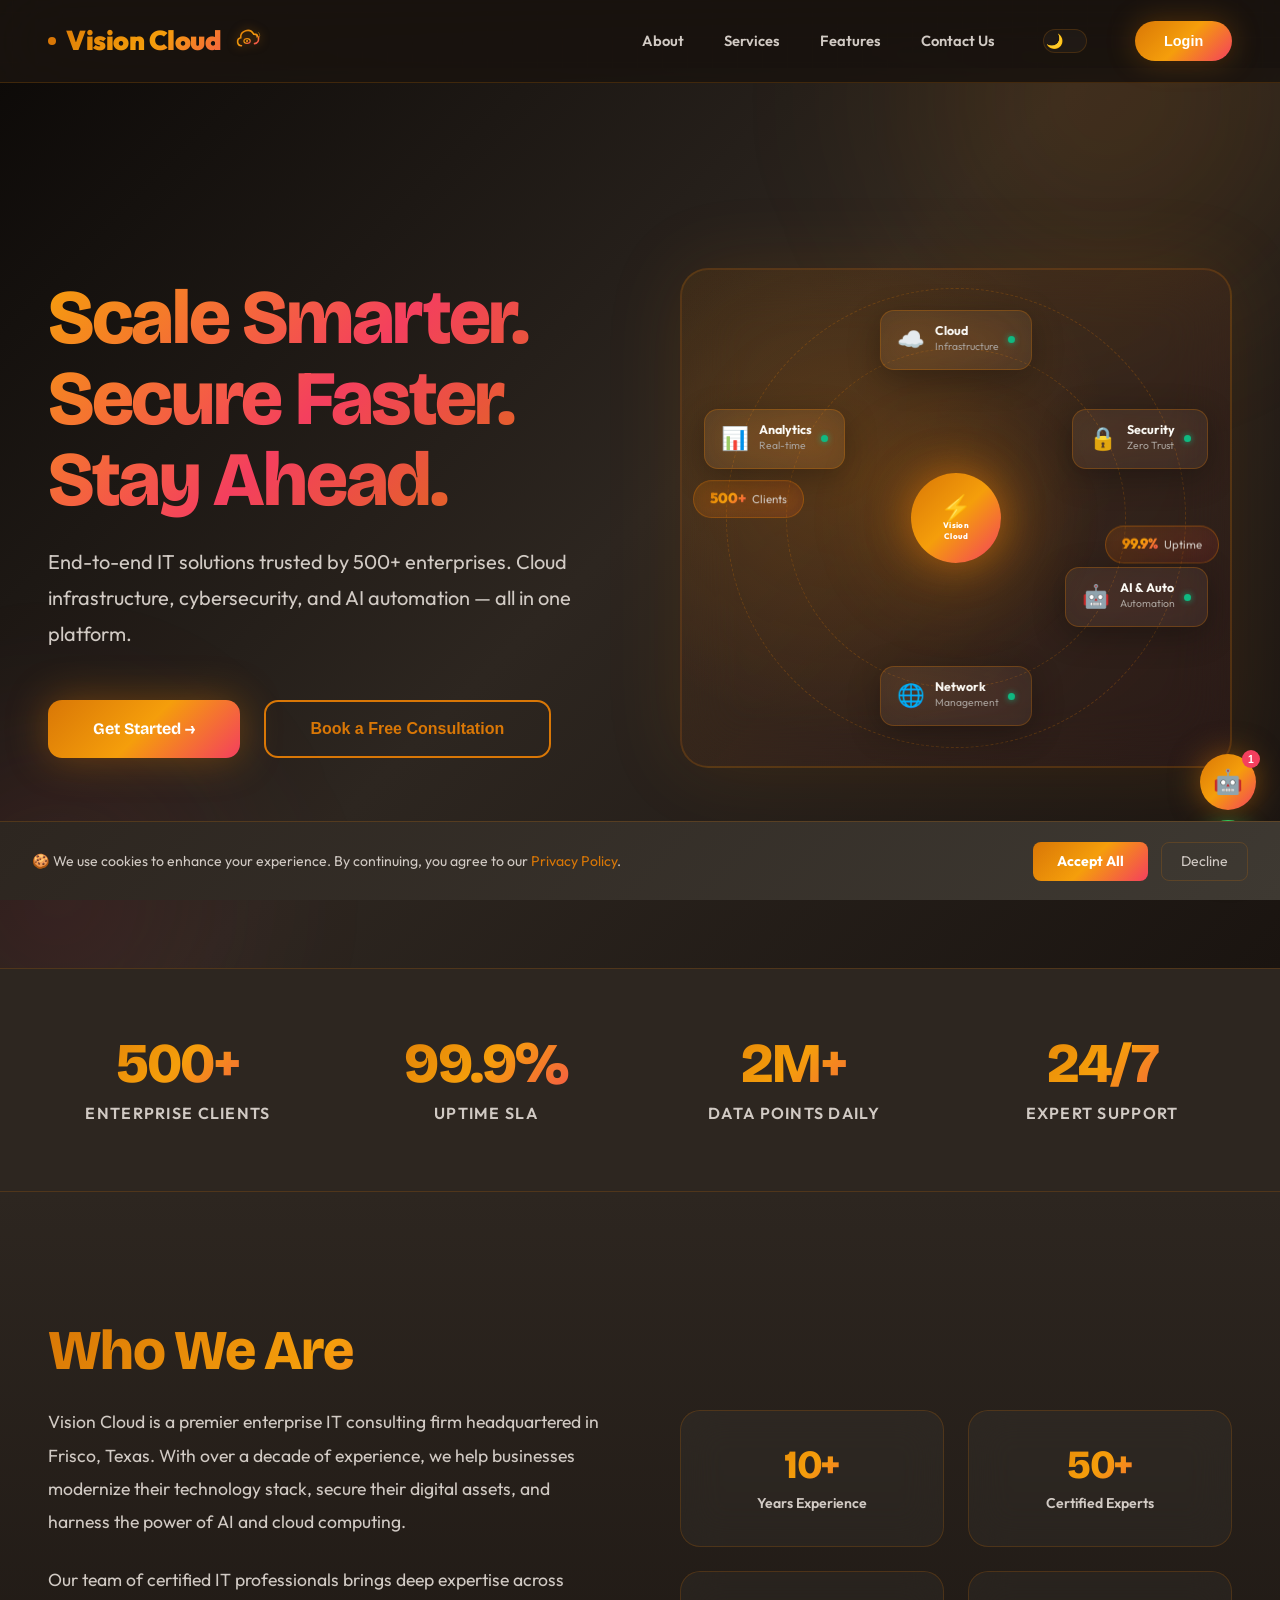
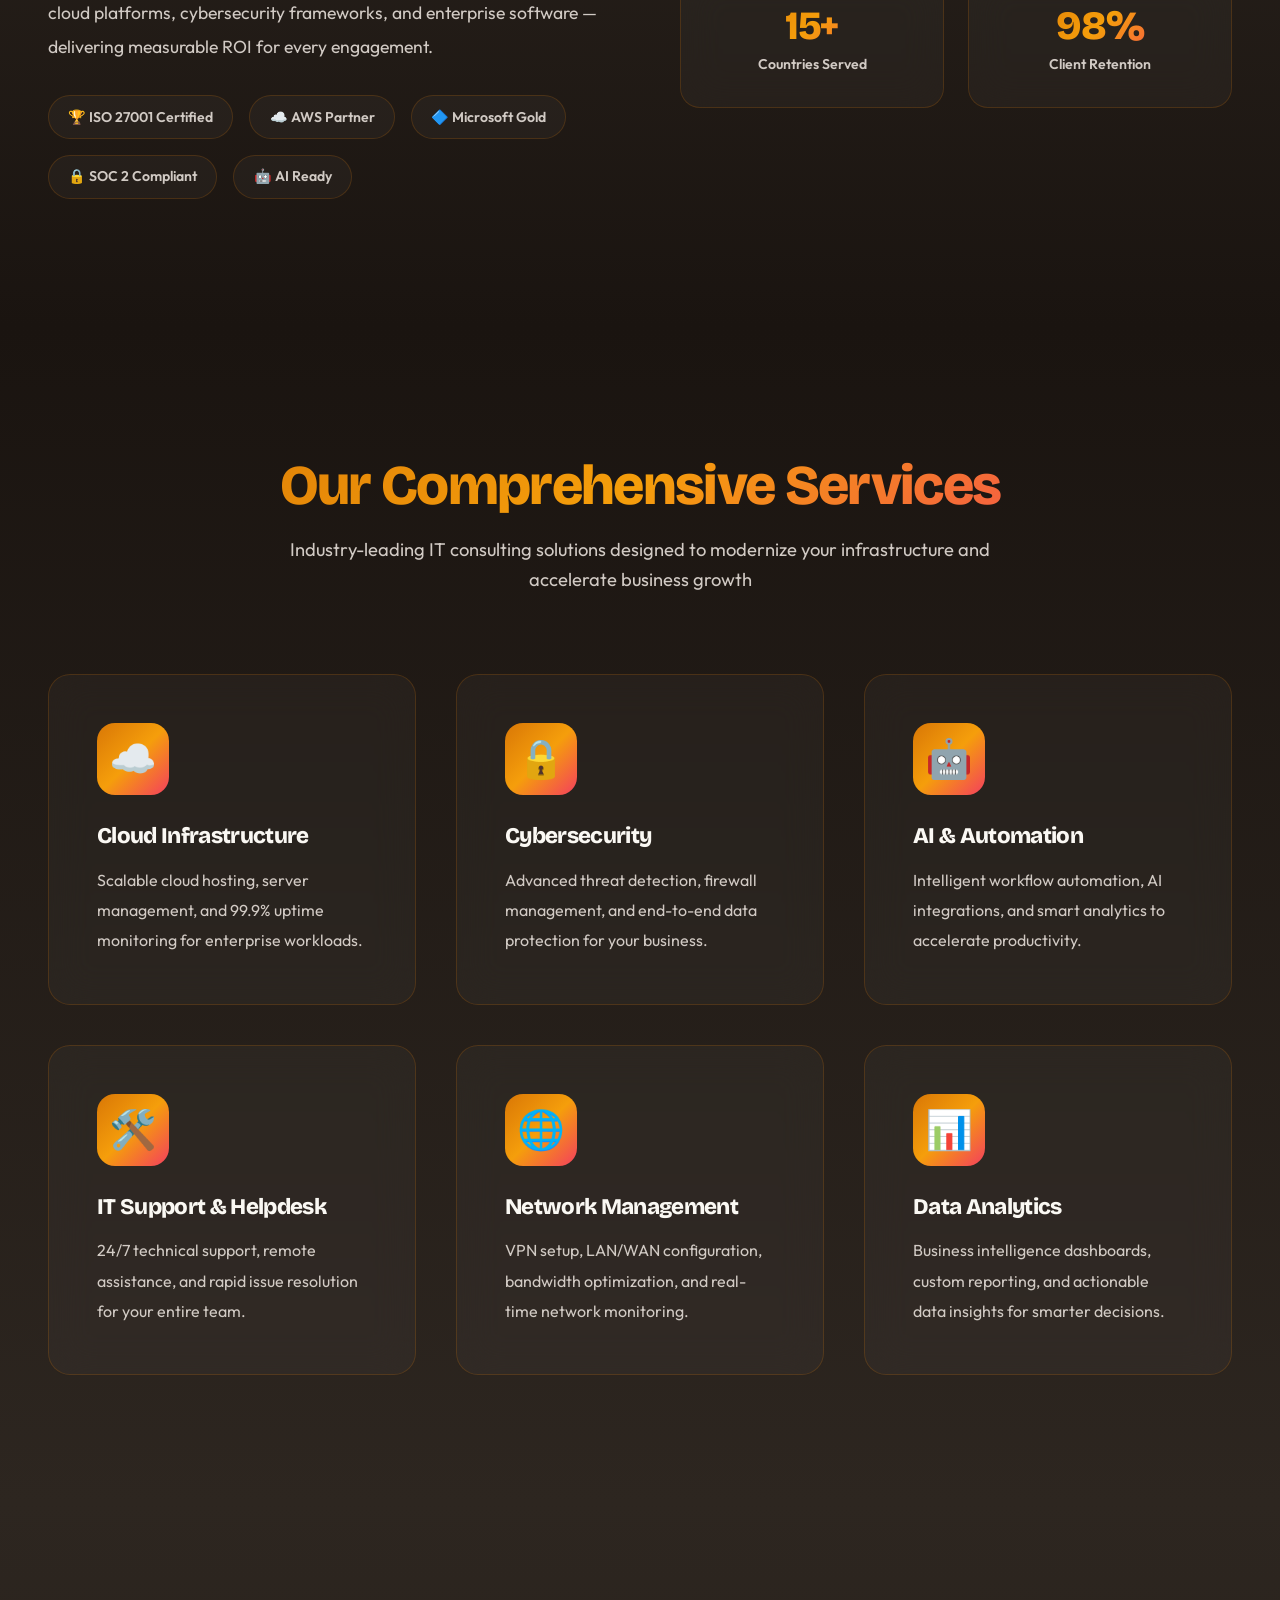
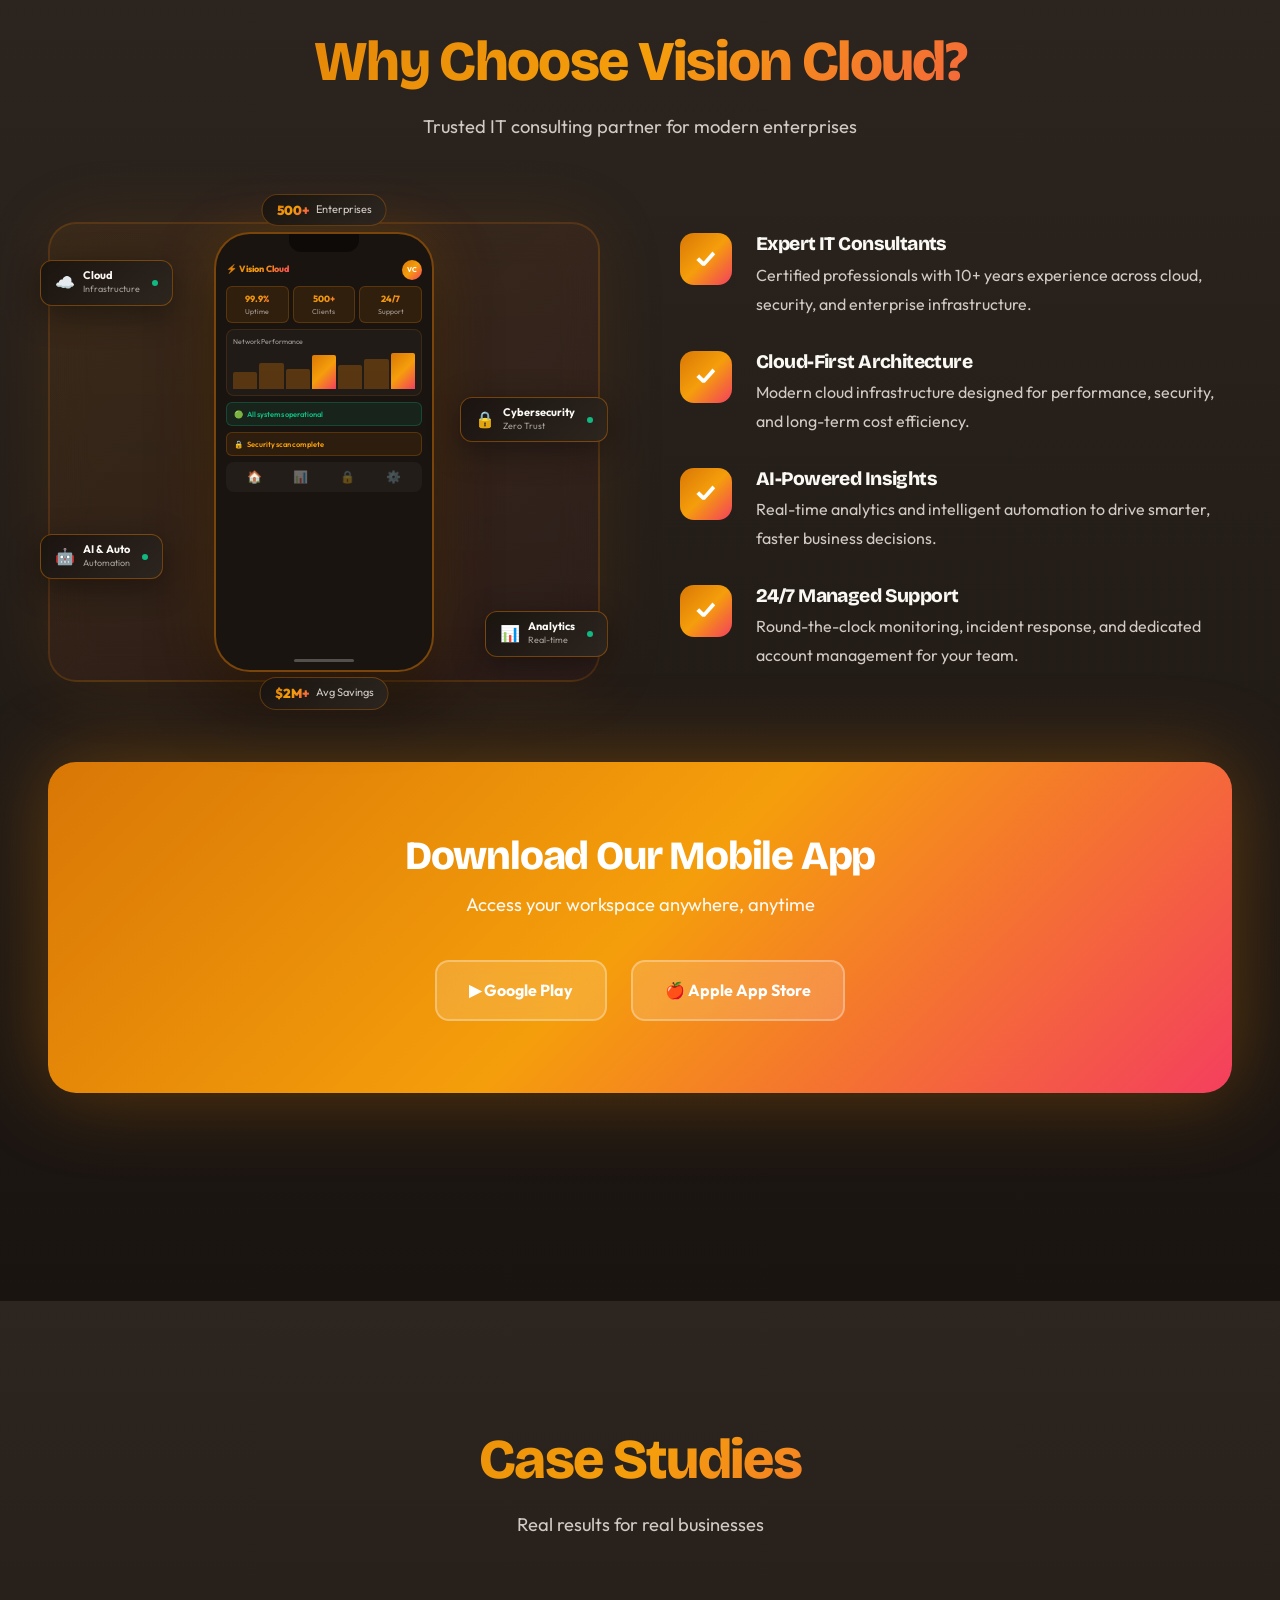
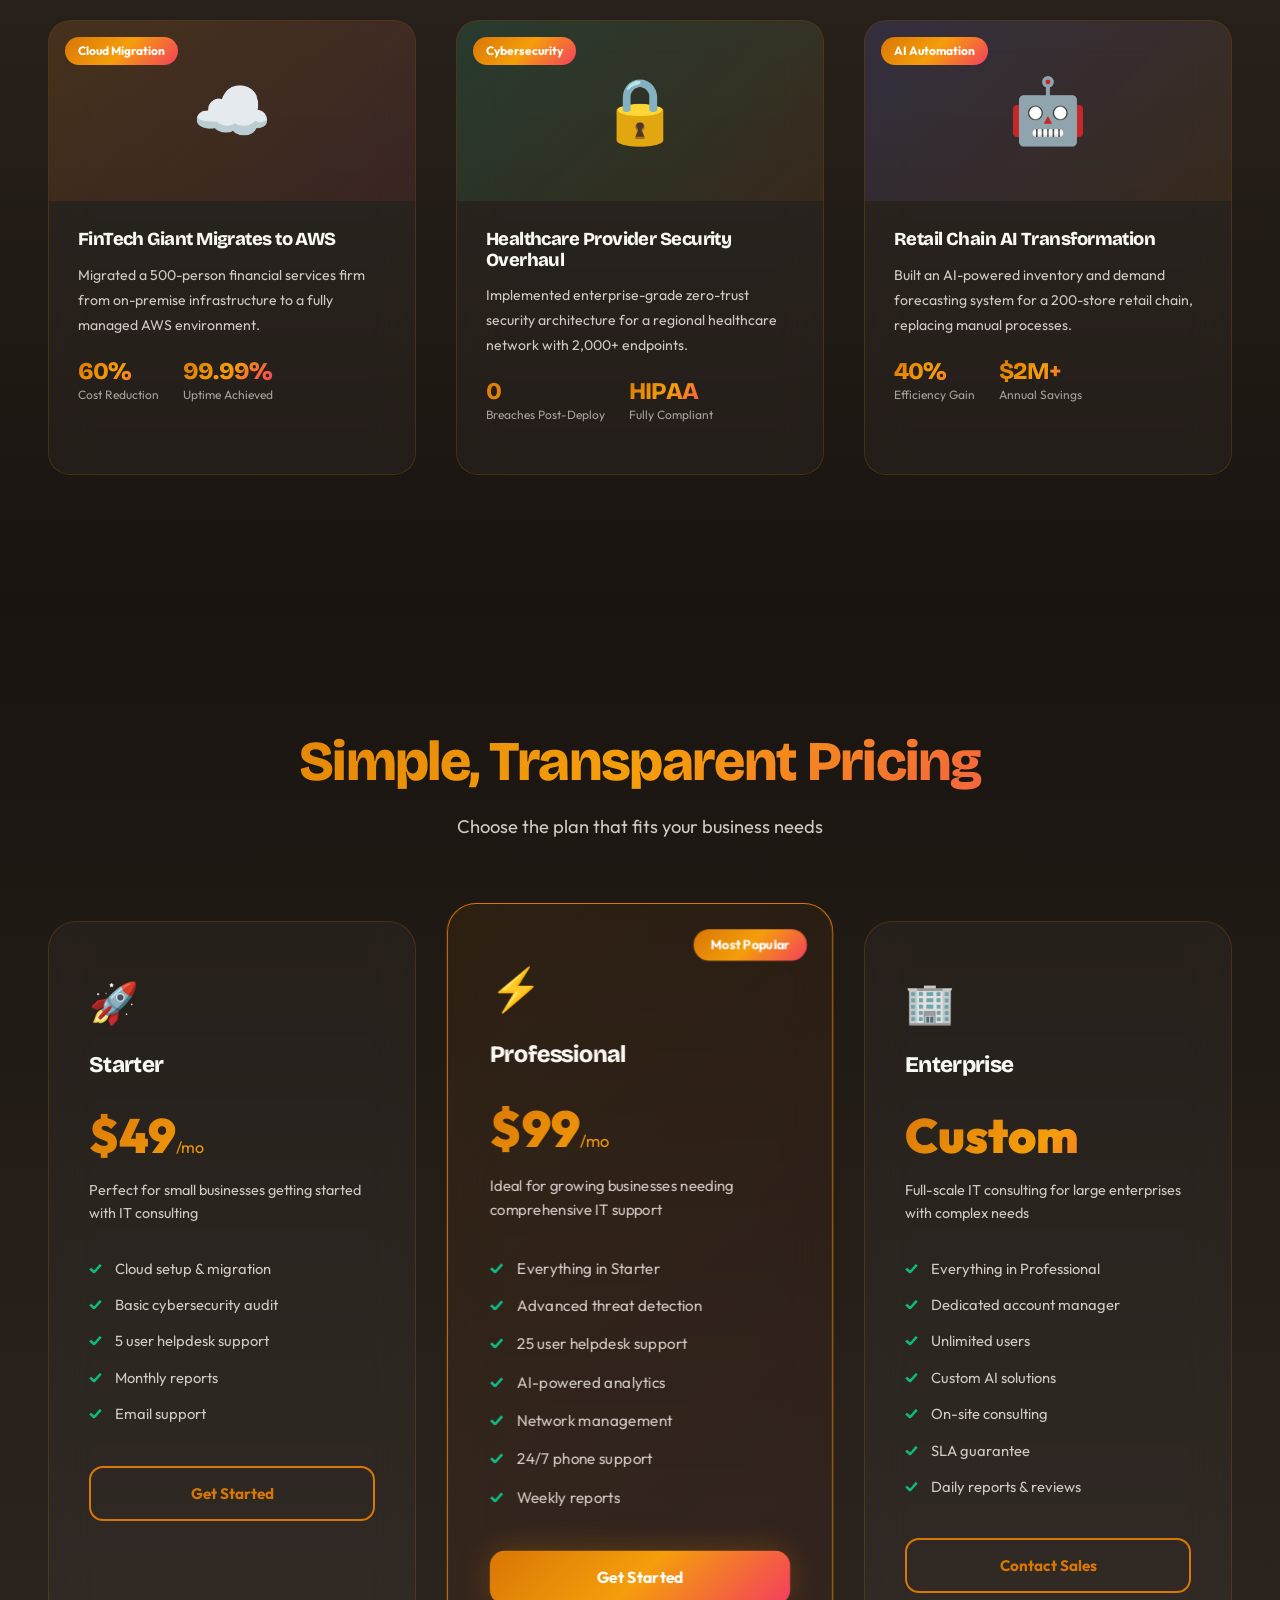
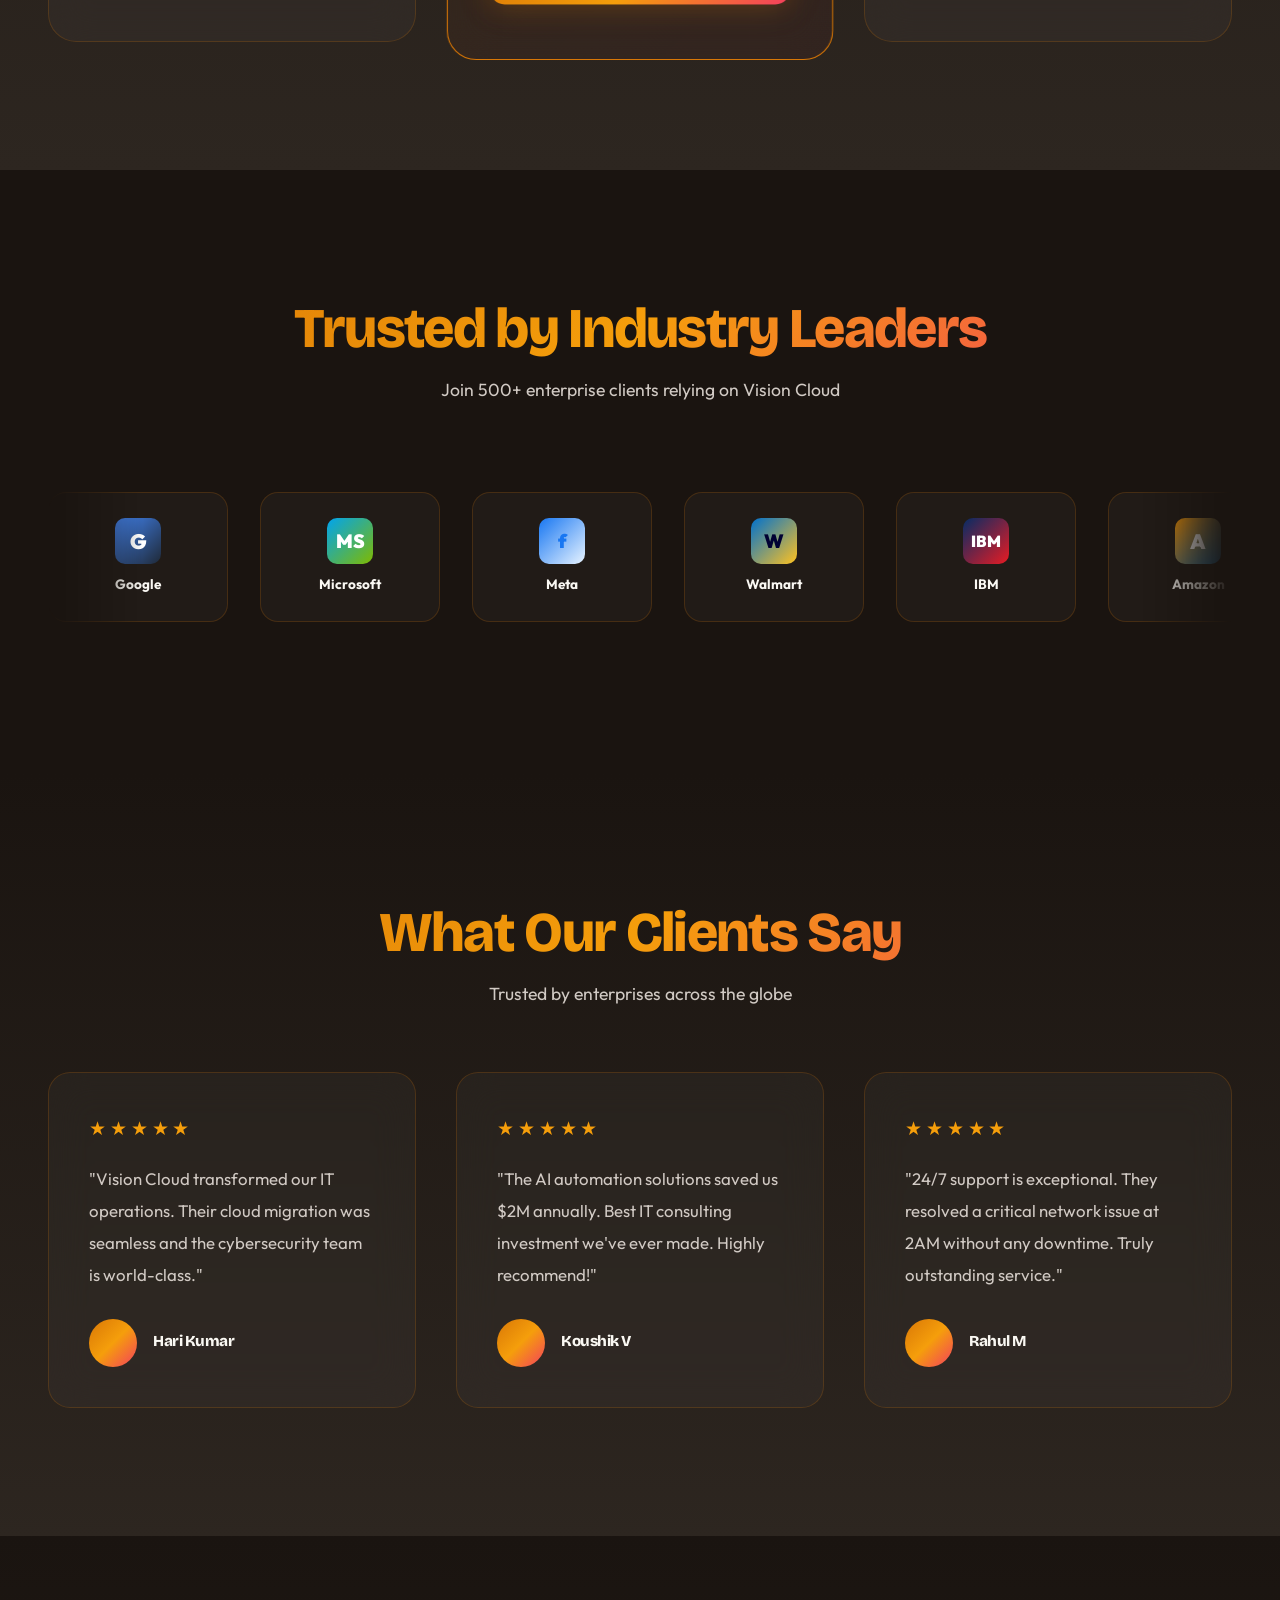
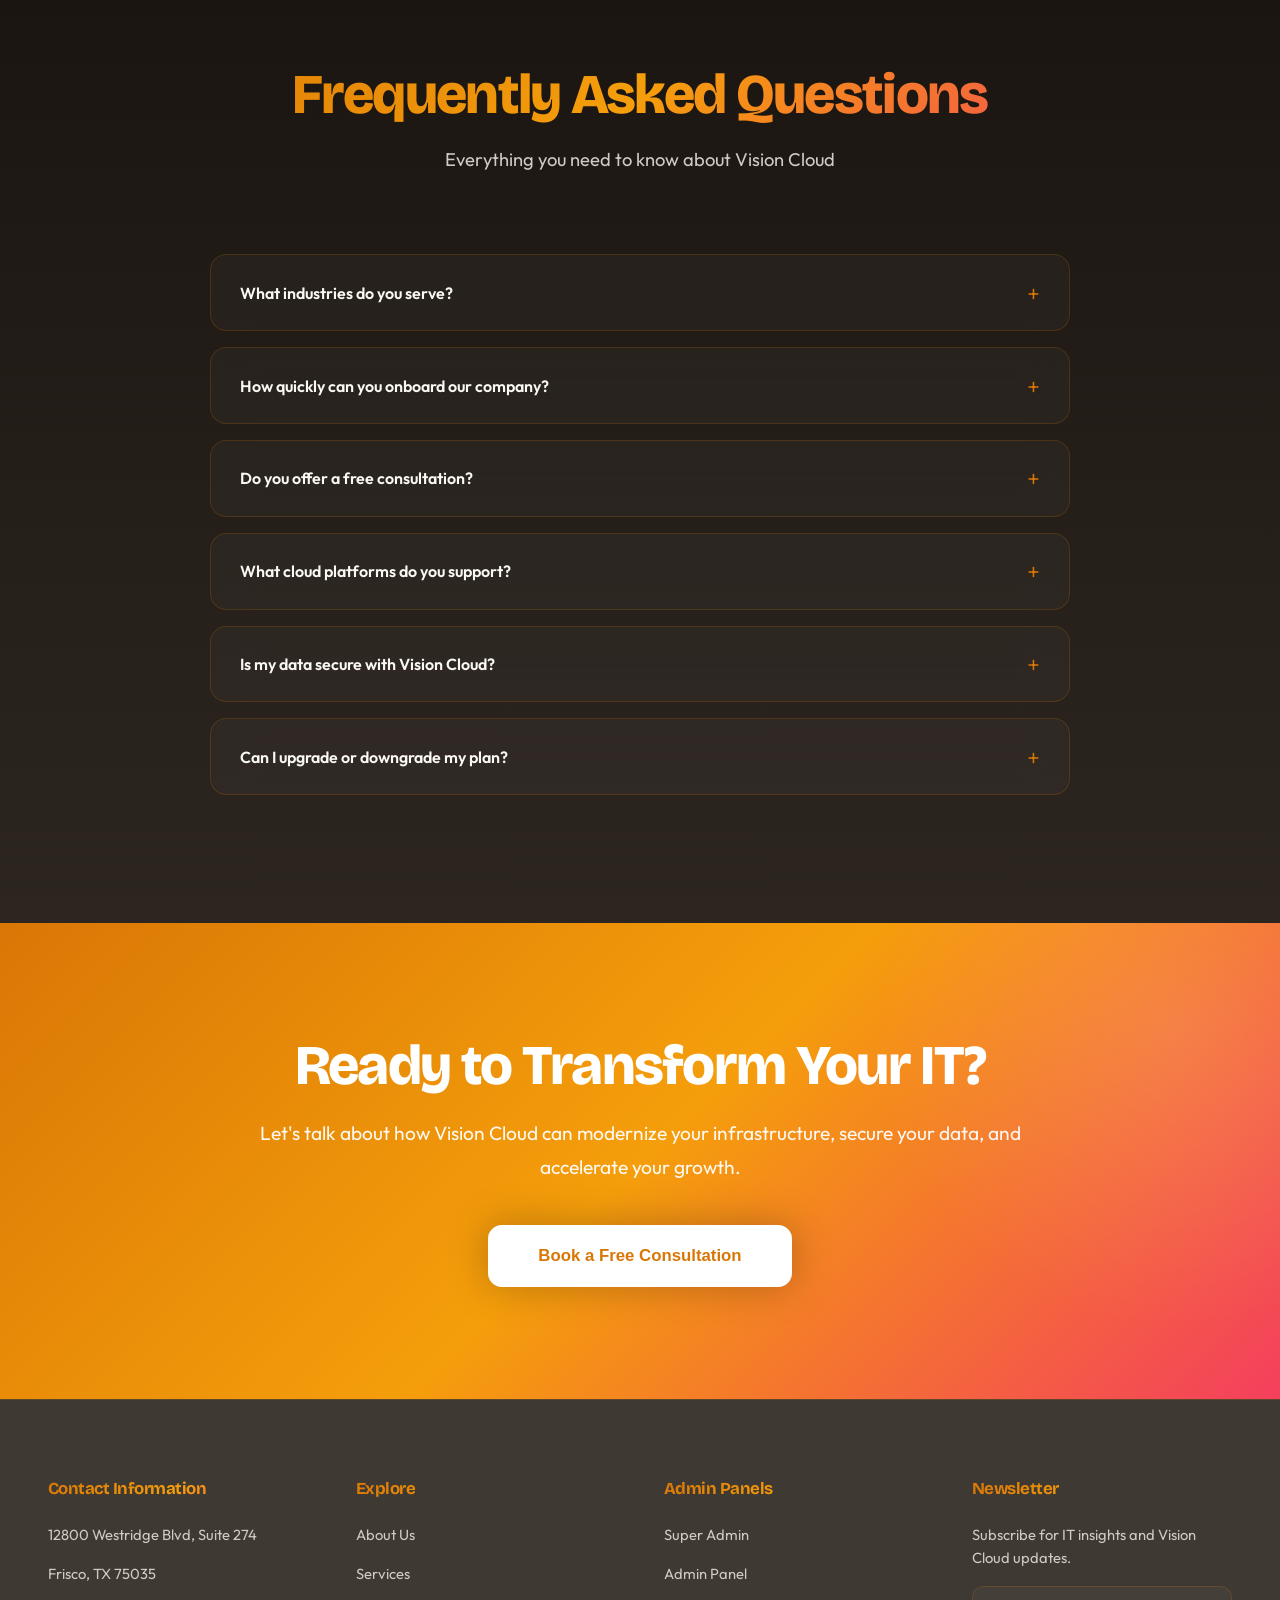
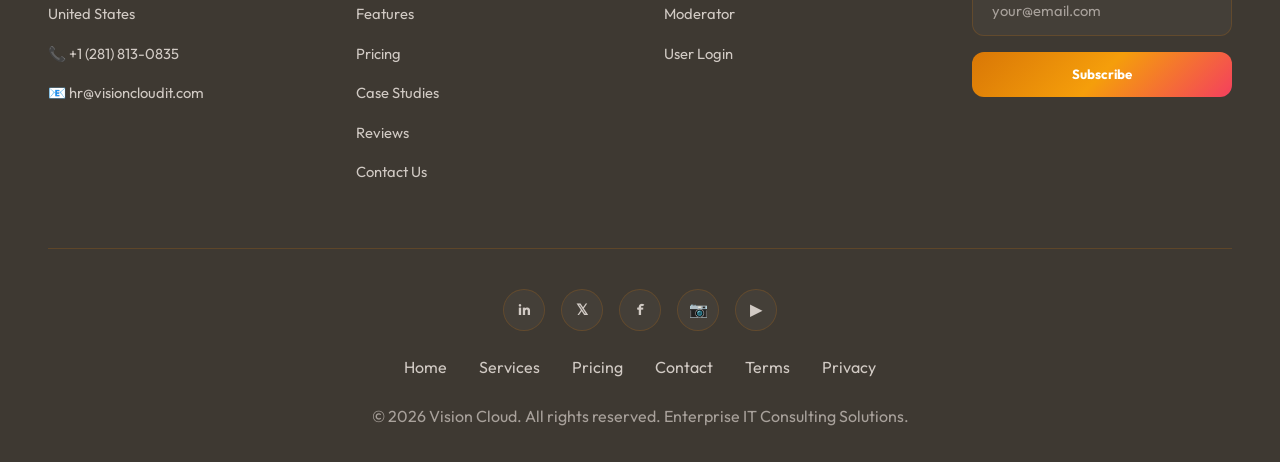
==== commit 8f7ab5a6: "copy rights" ====
--- a/index.html
+++ b/index.html
@@ -379,7 +379,7 @@
                 <a href="#">Terms</a>
                 <a href="#">Privacy</a>
             </div>
-            <p>© 2024 Vision Cloud. All rights reserved. Enterprise IT Consulting Solutions.</p>
+            <p>© 2026 Vision Cloud. All rights reserved. Enterprise IT Consulting Solutions.</p>
         </div>
     </footer>
 
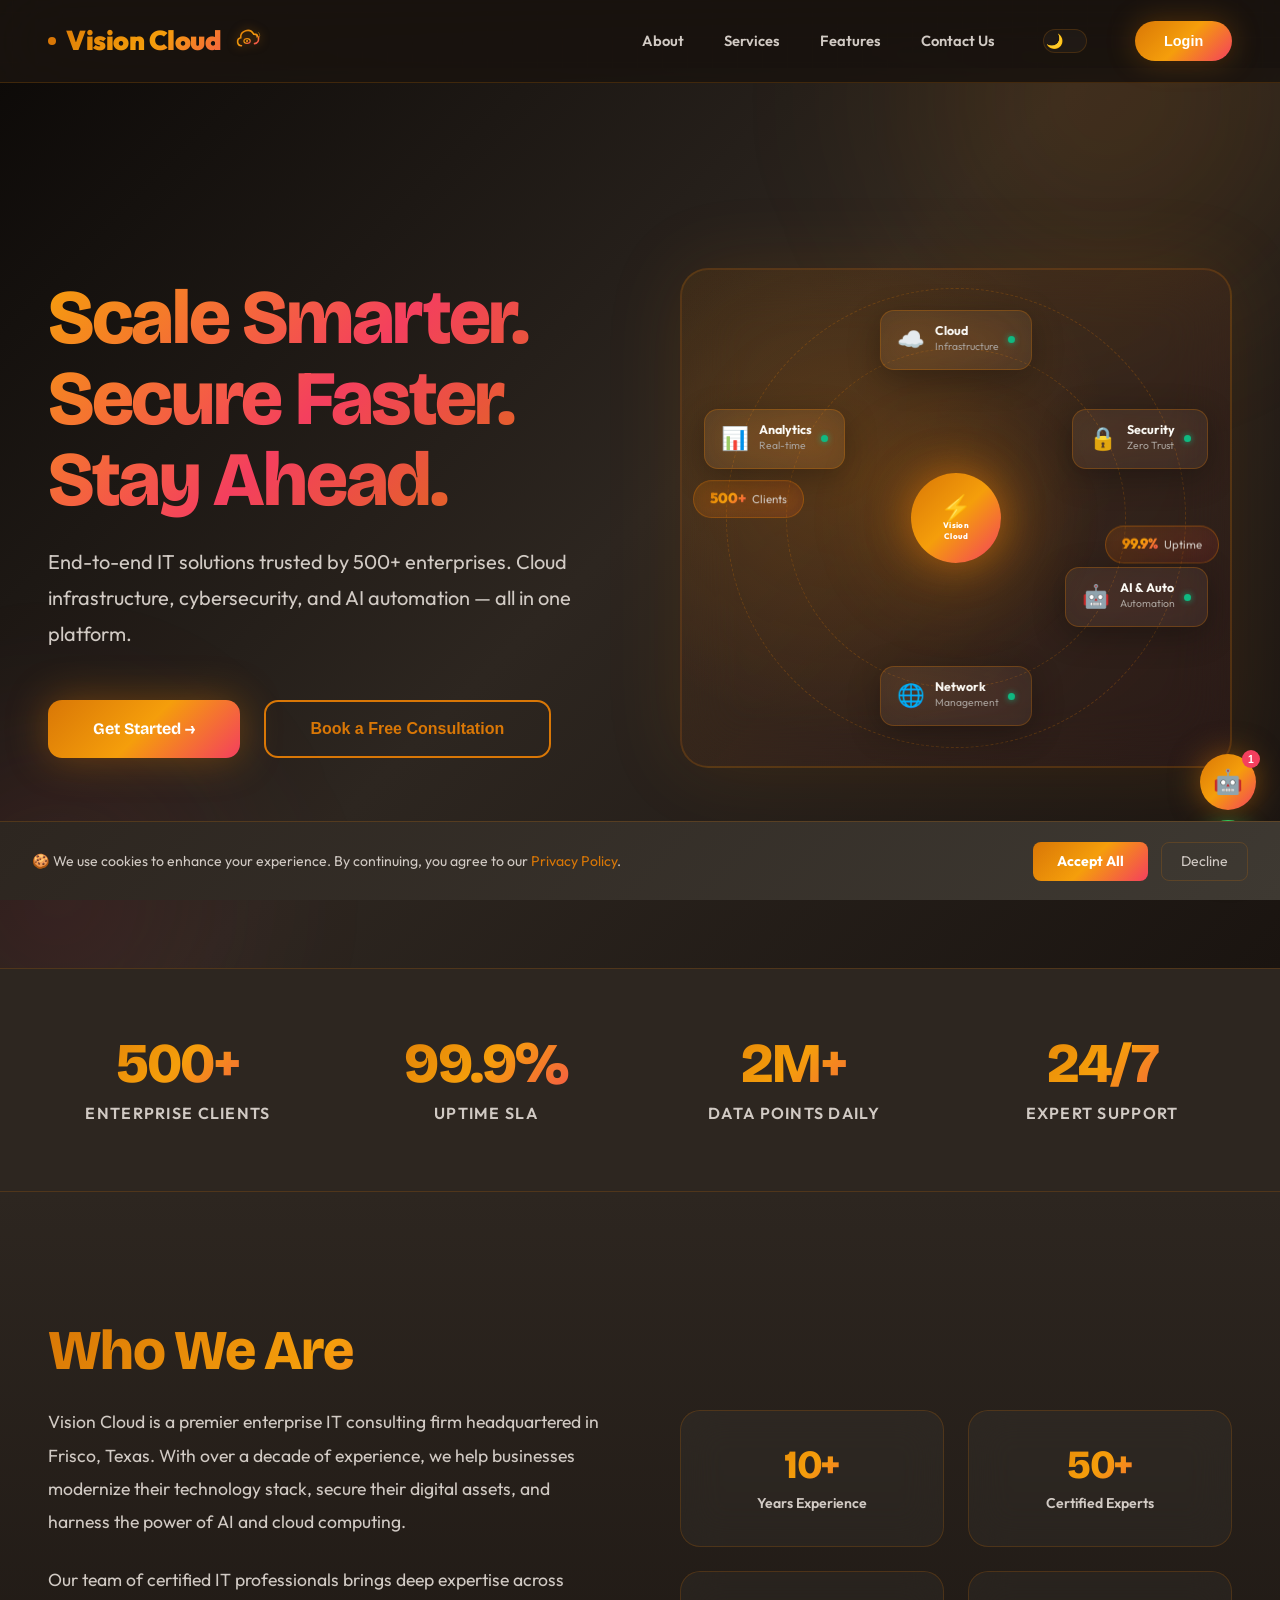
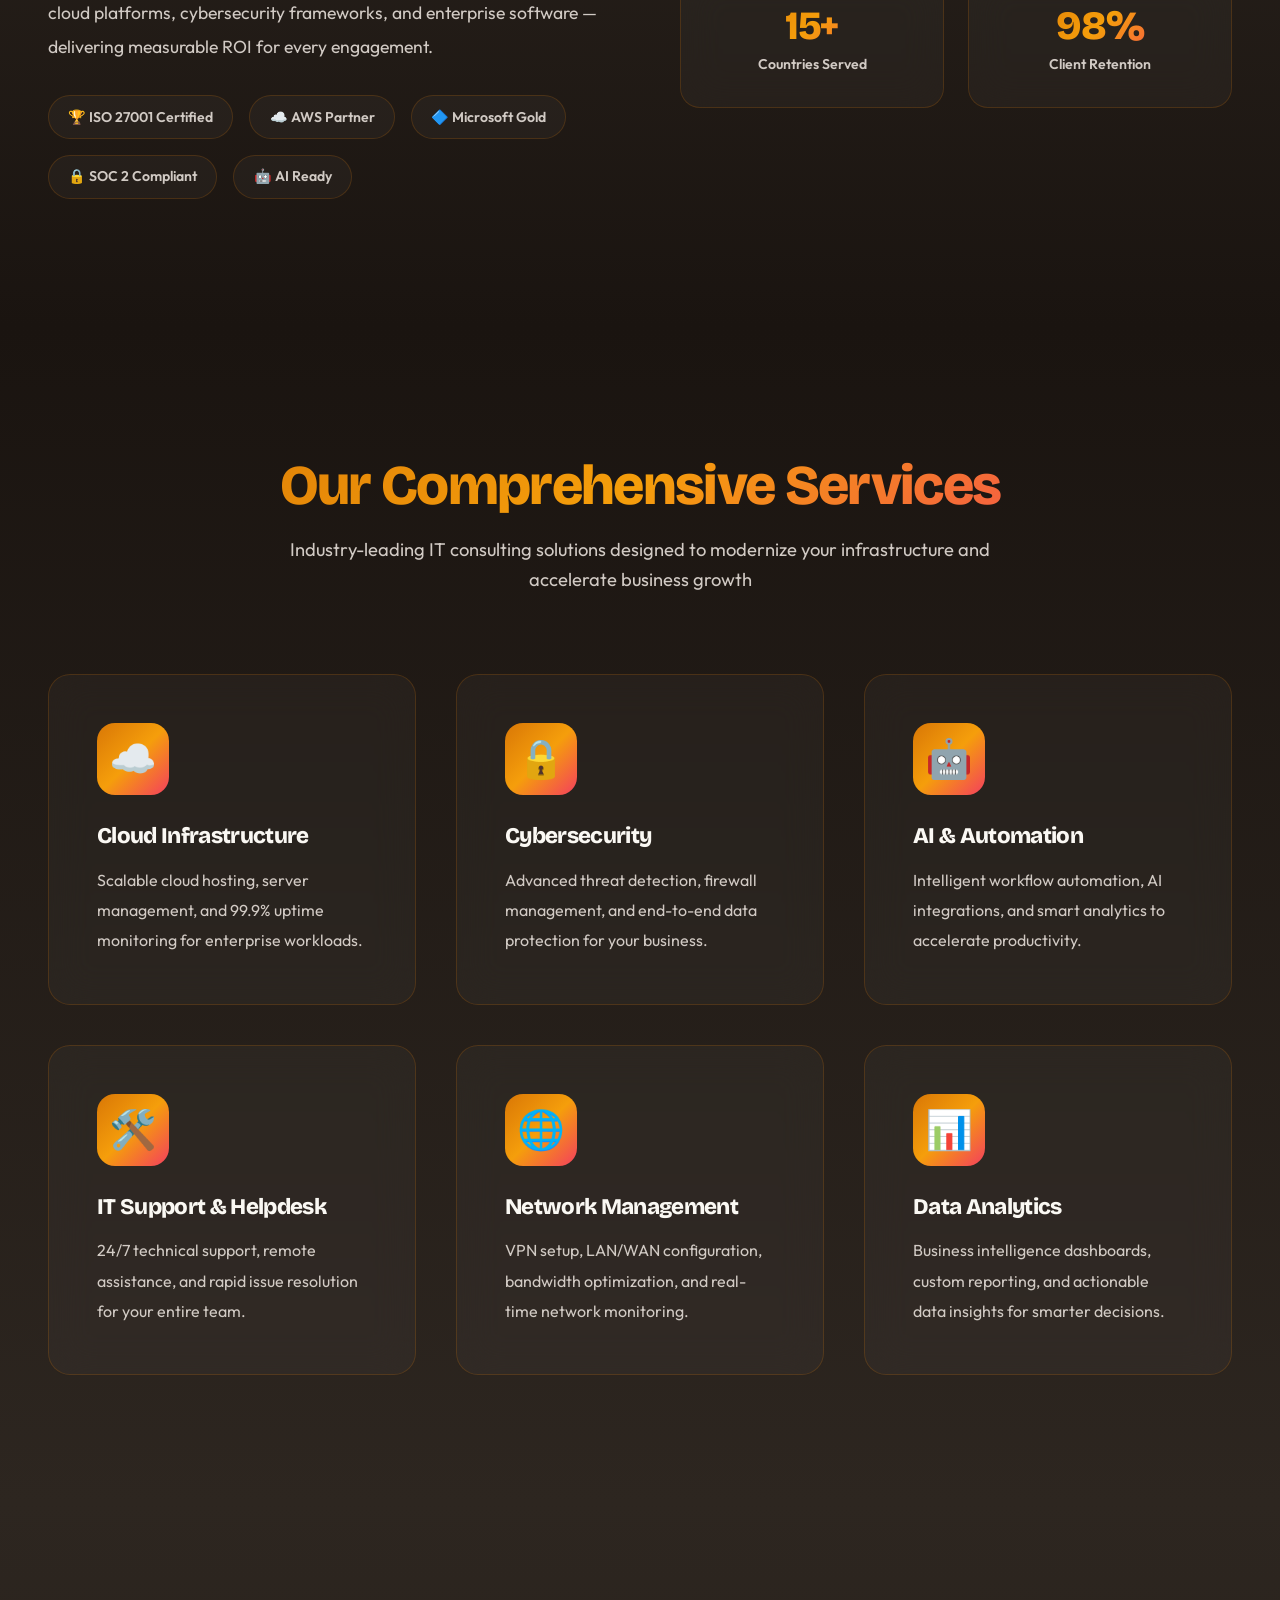
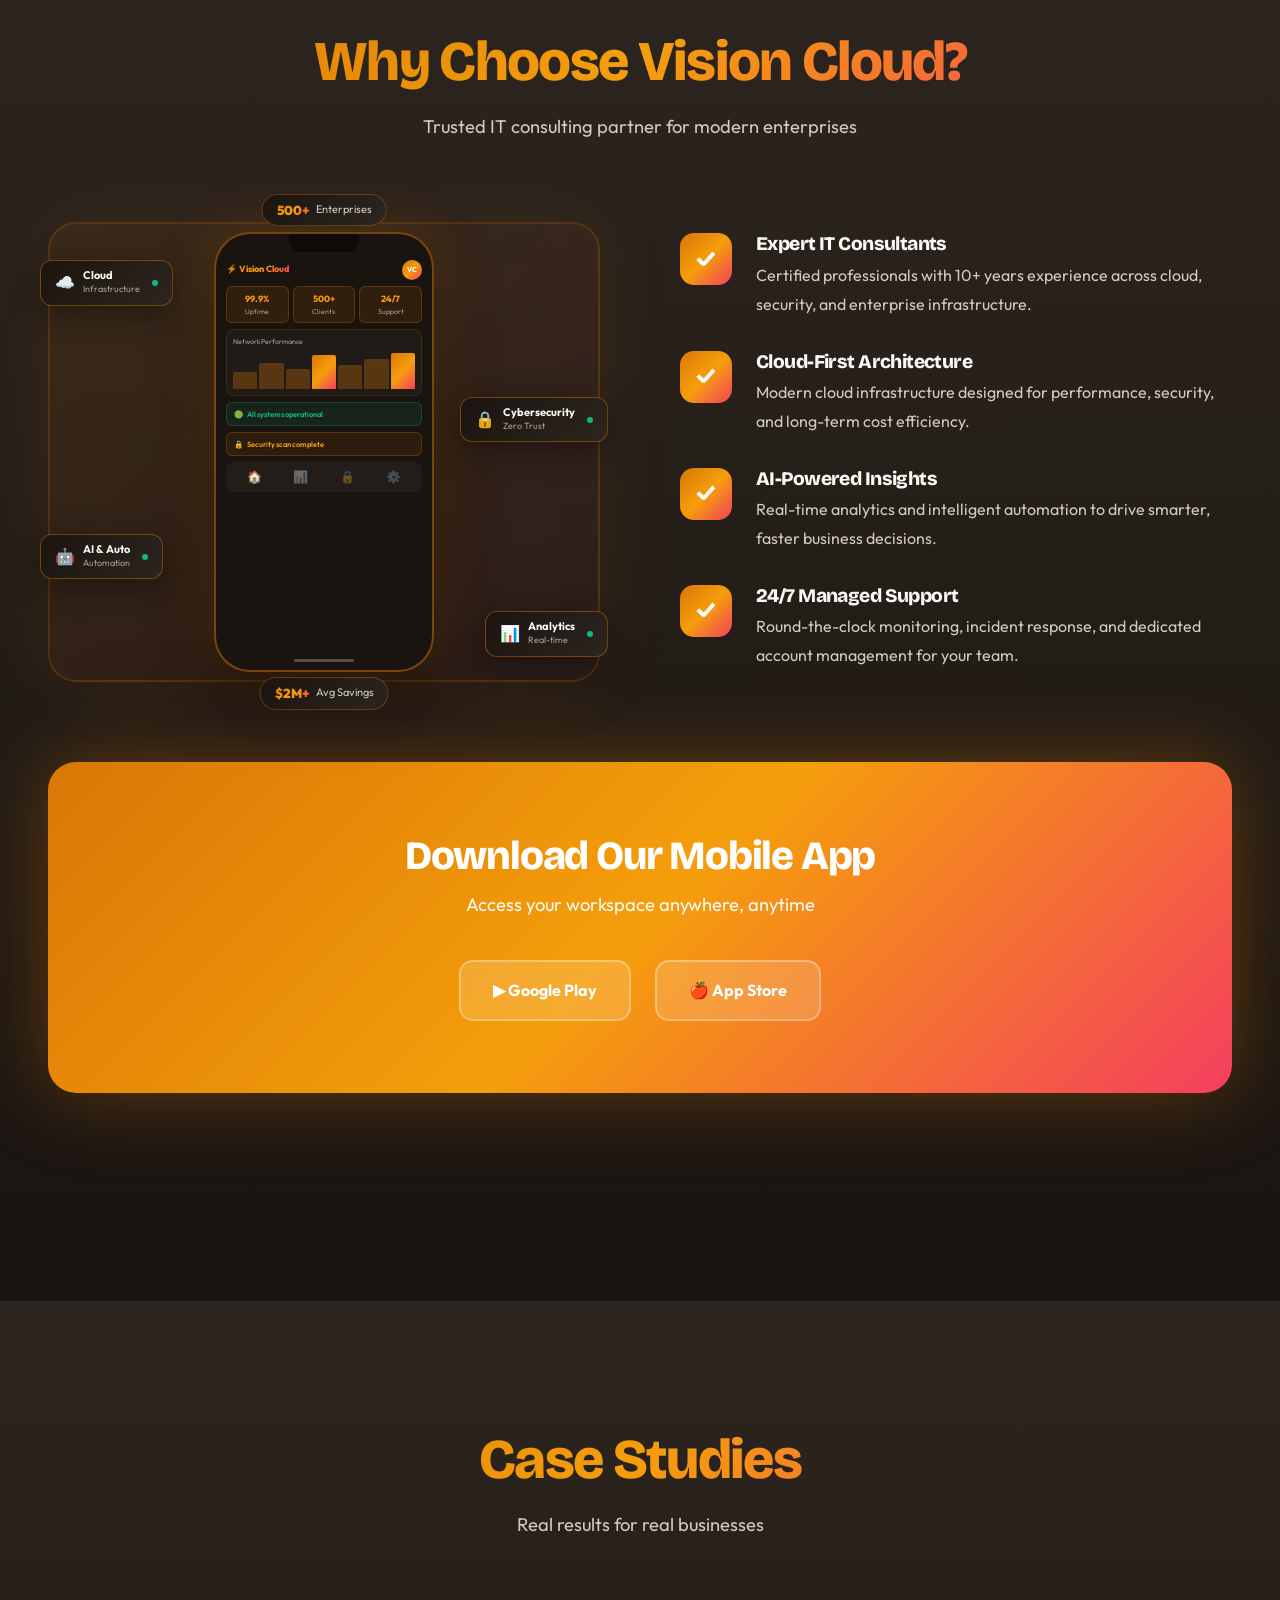
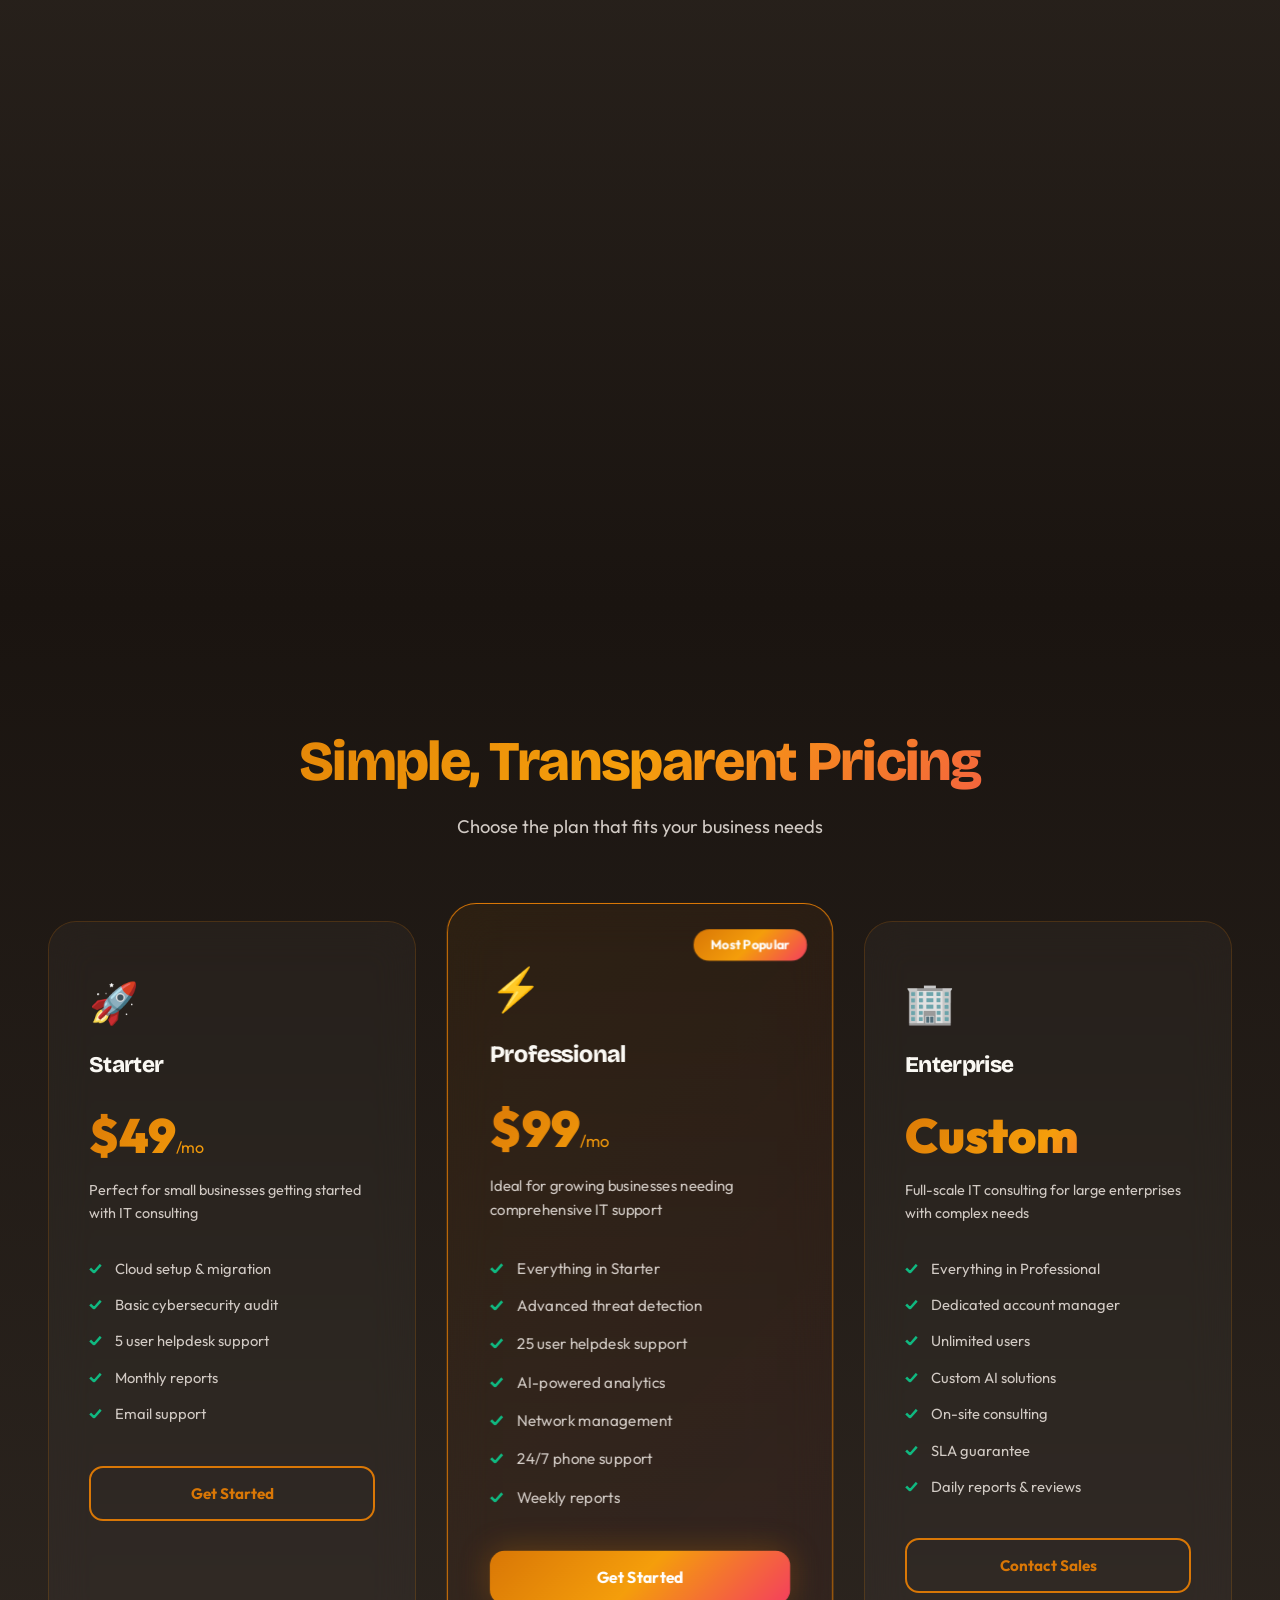
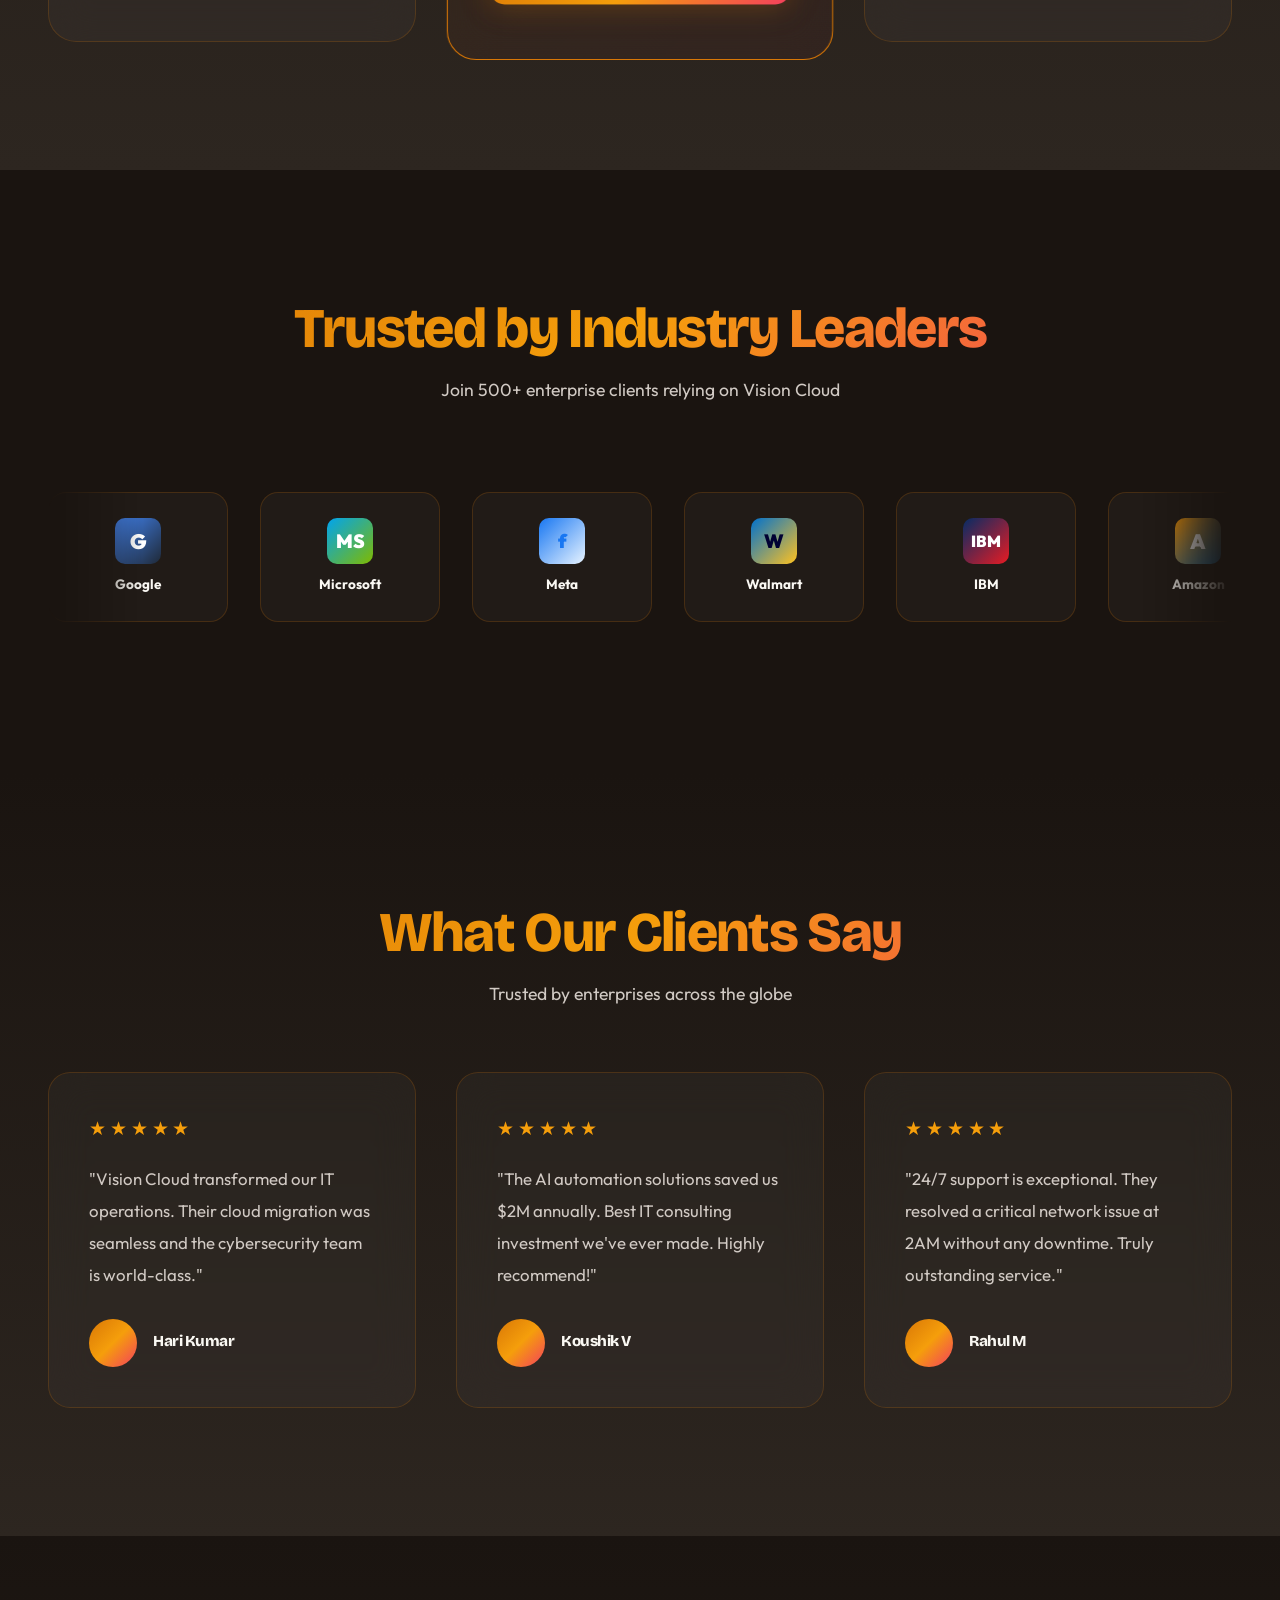
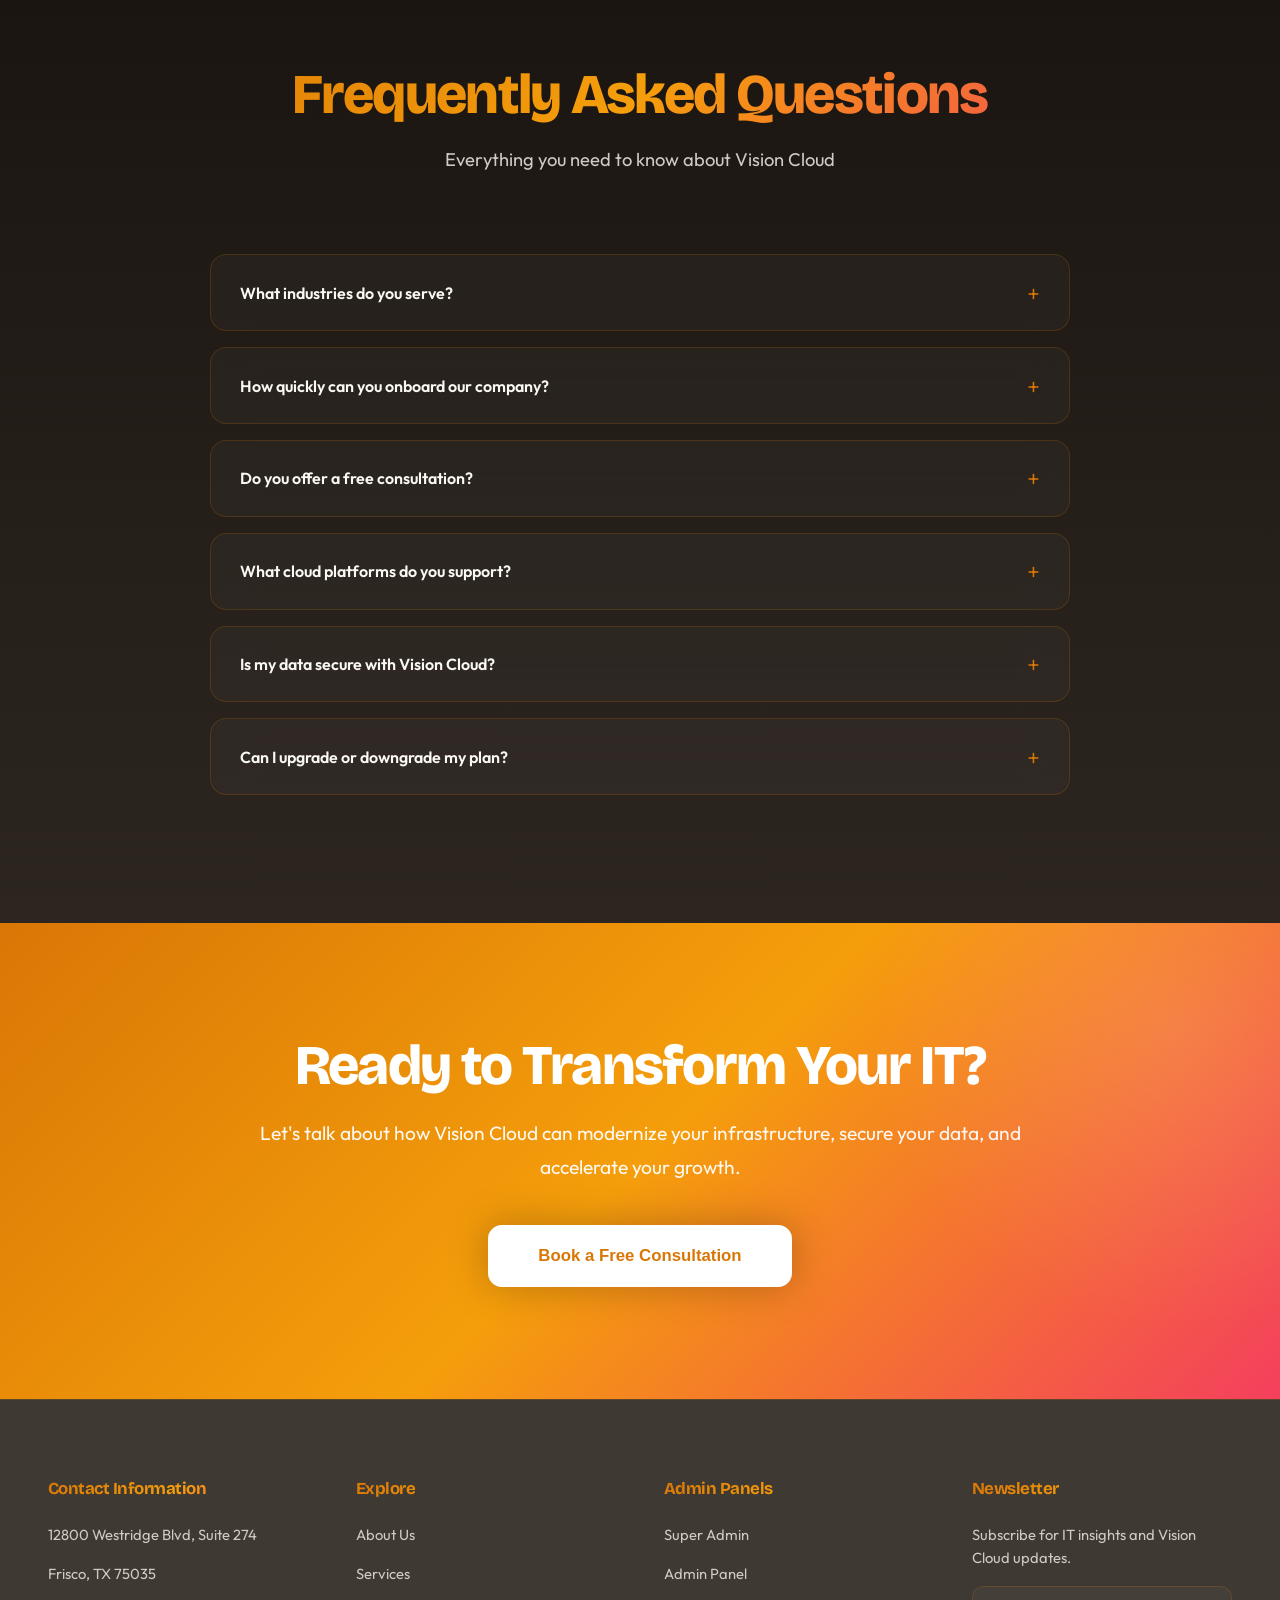
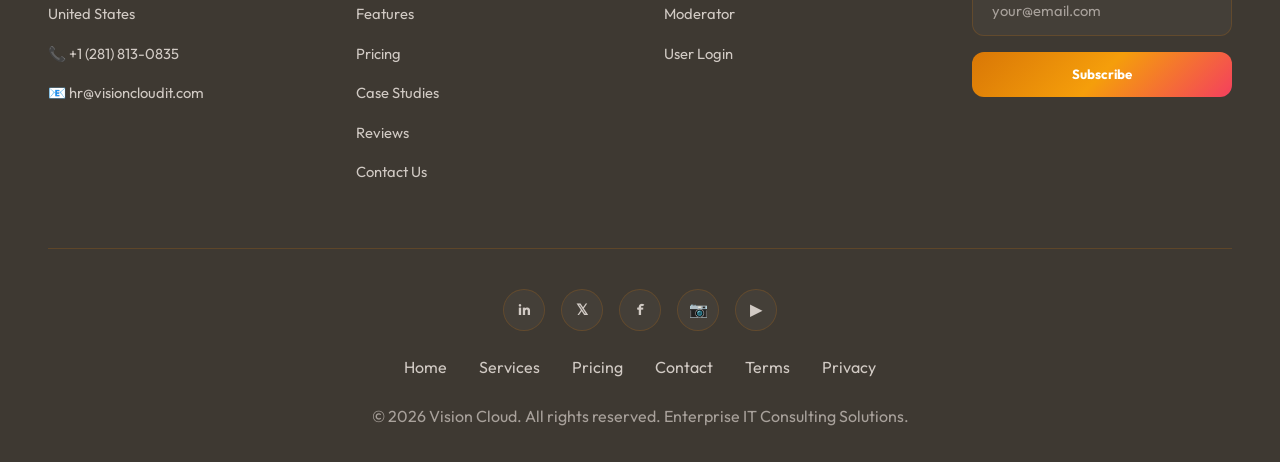
==== commit 364b3013: "Logo" ====
--- a/index.html
+++ b/index.html
@@ -204,7 +204,7 @@
                 <p>Access your workspace anywhere, anytime</p>
                 <div class="app-buttons">
                     <a href="#" class="app-btn">▶ Google Play</a>
-                    <a href="#" class="app-btn">🍎 Apple App Store</a>
+                    <a href="#" class="app-btn">🍎 App Store</a>
                 </div>
             </div>
         </div>
